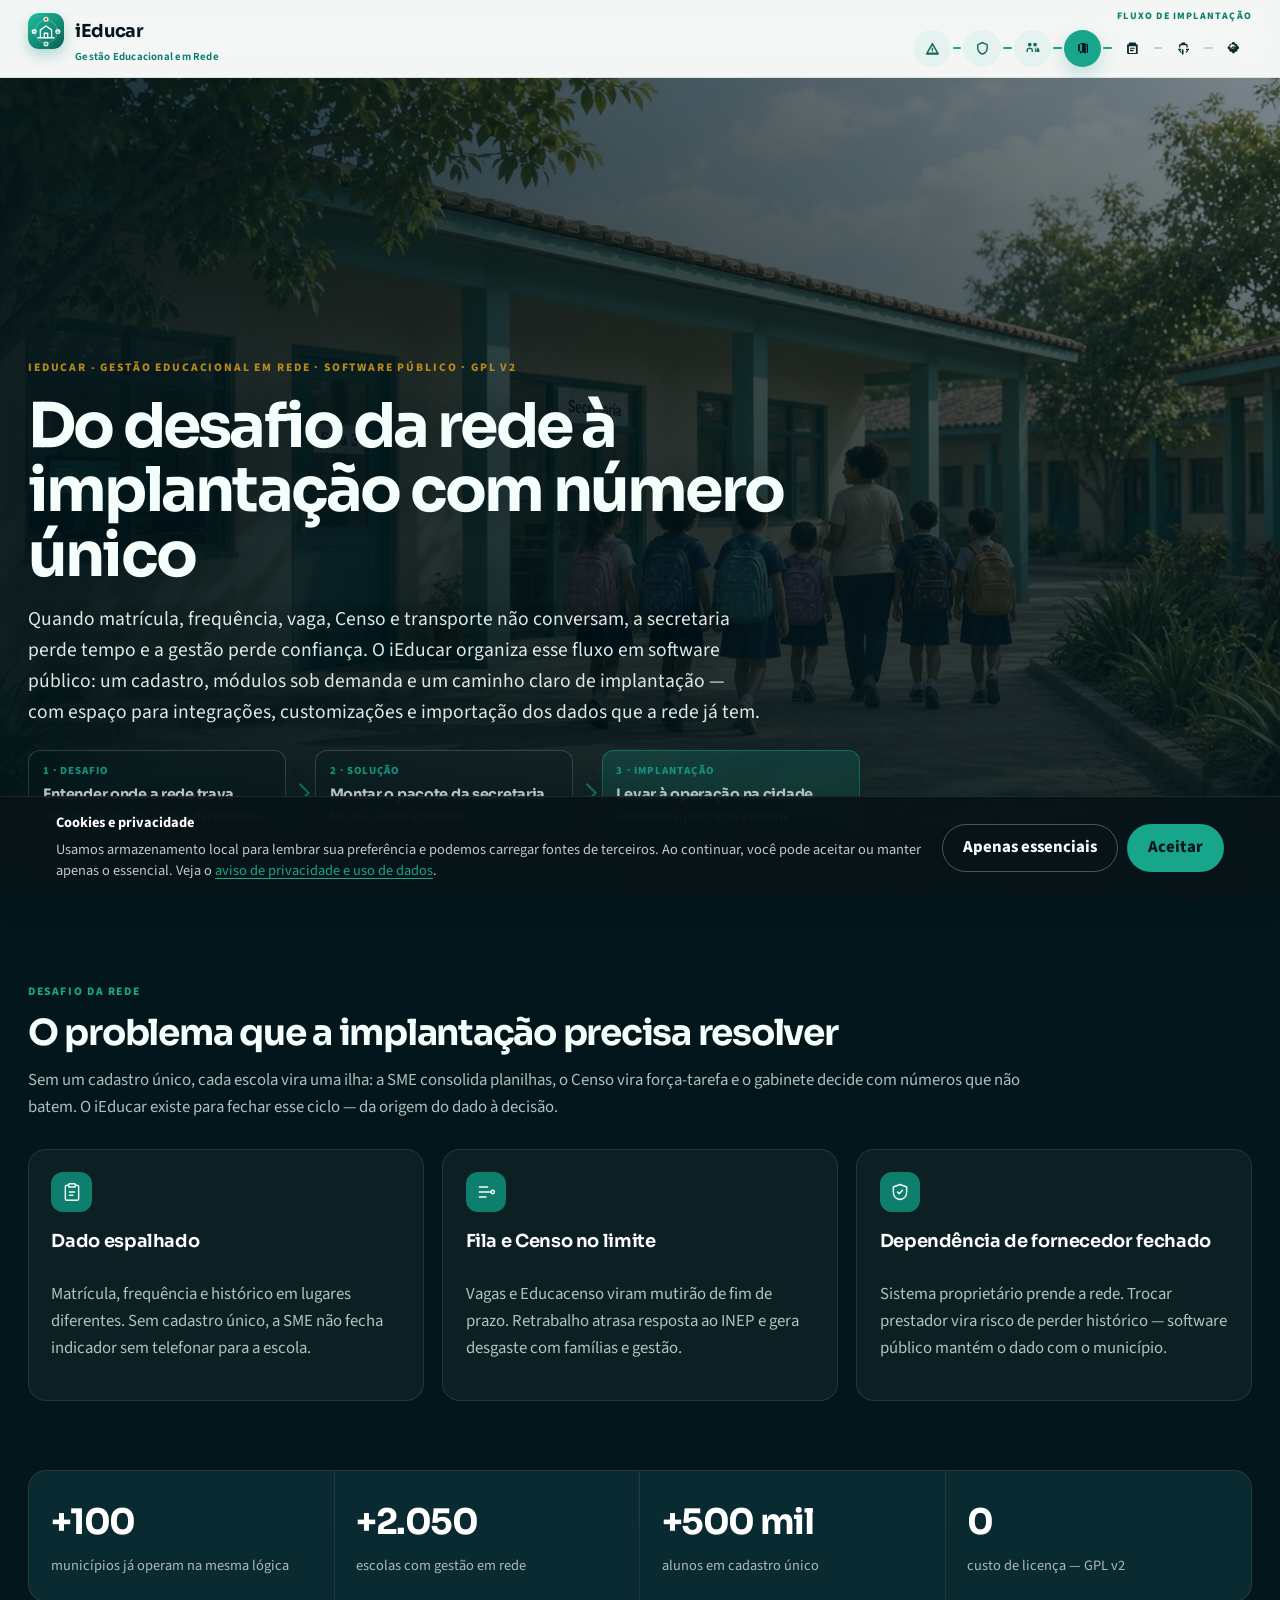
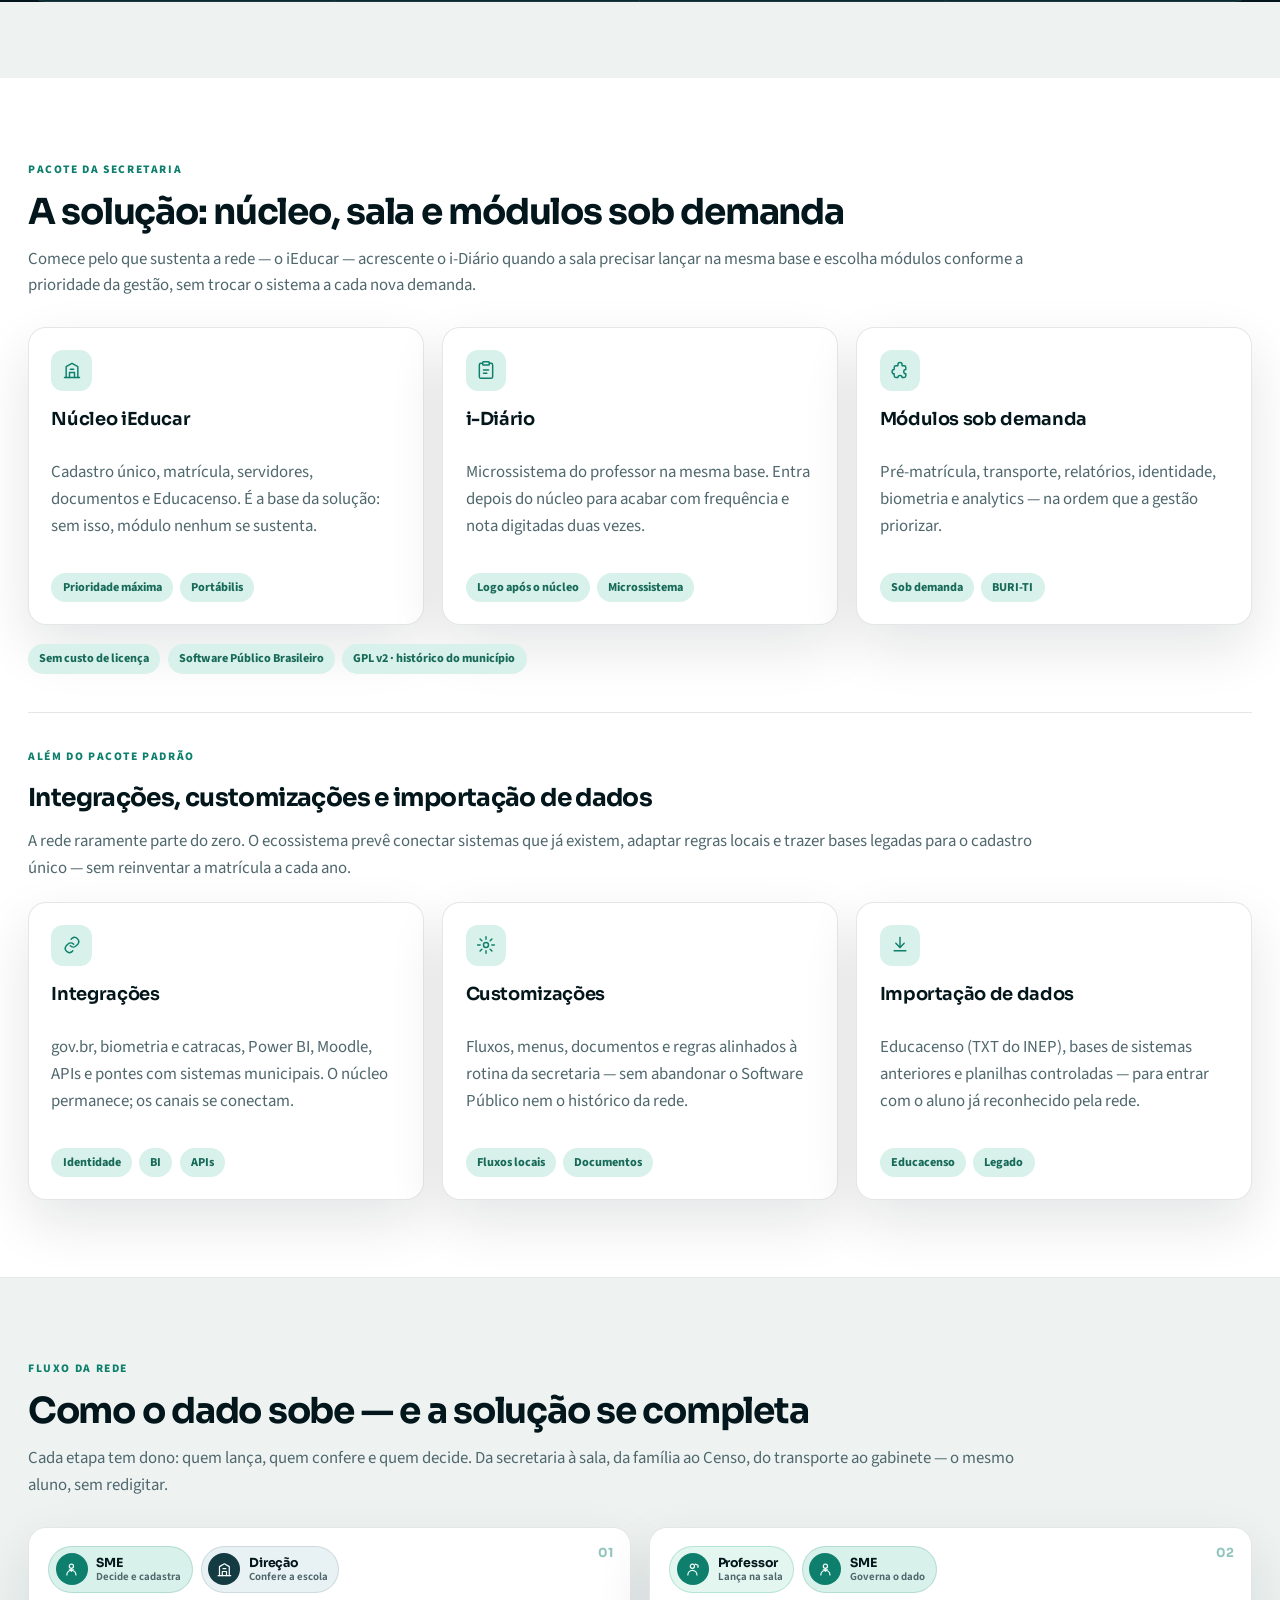
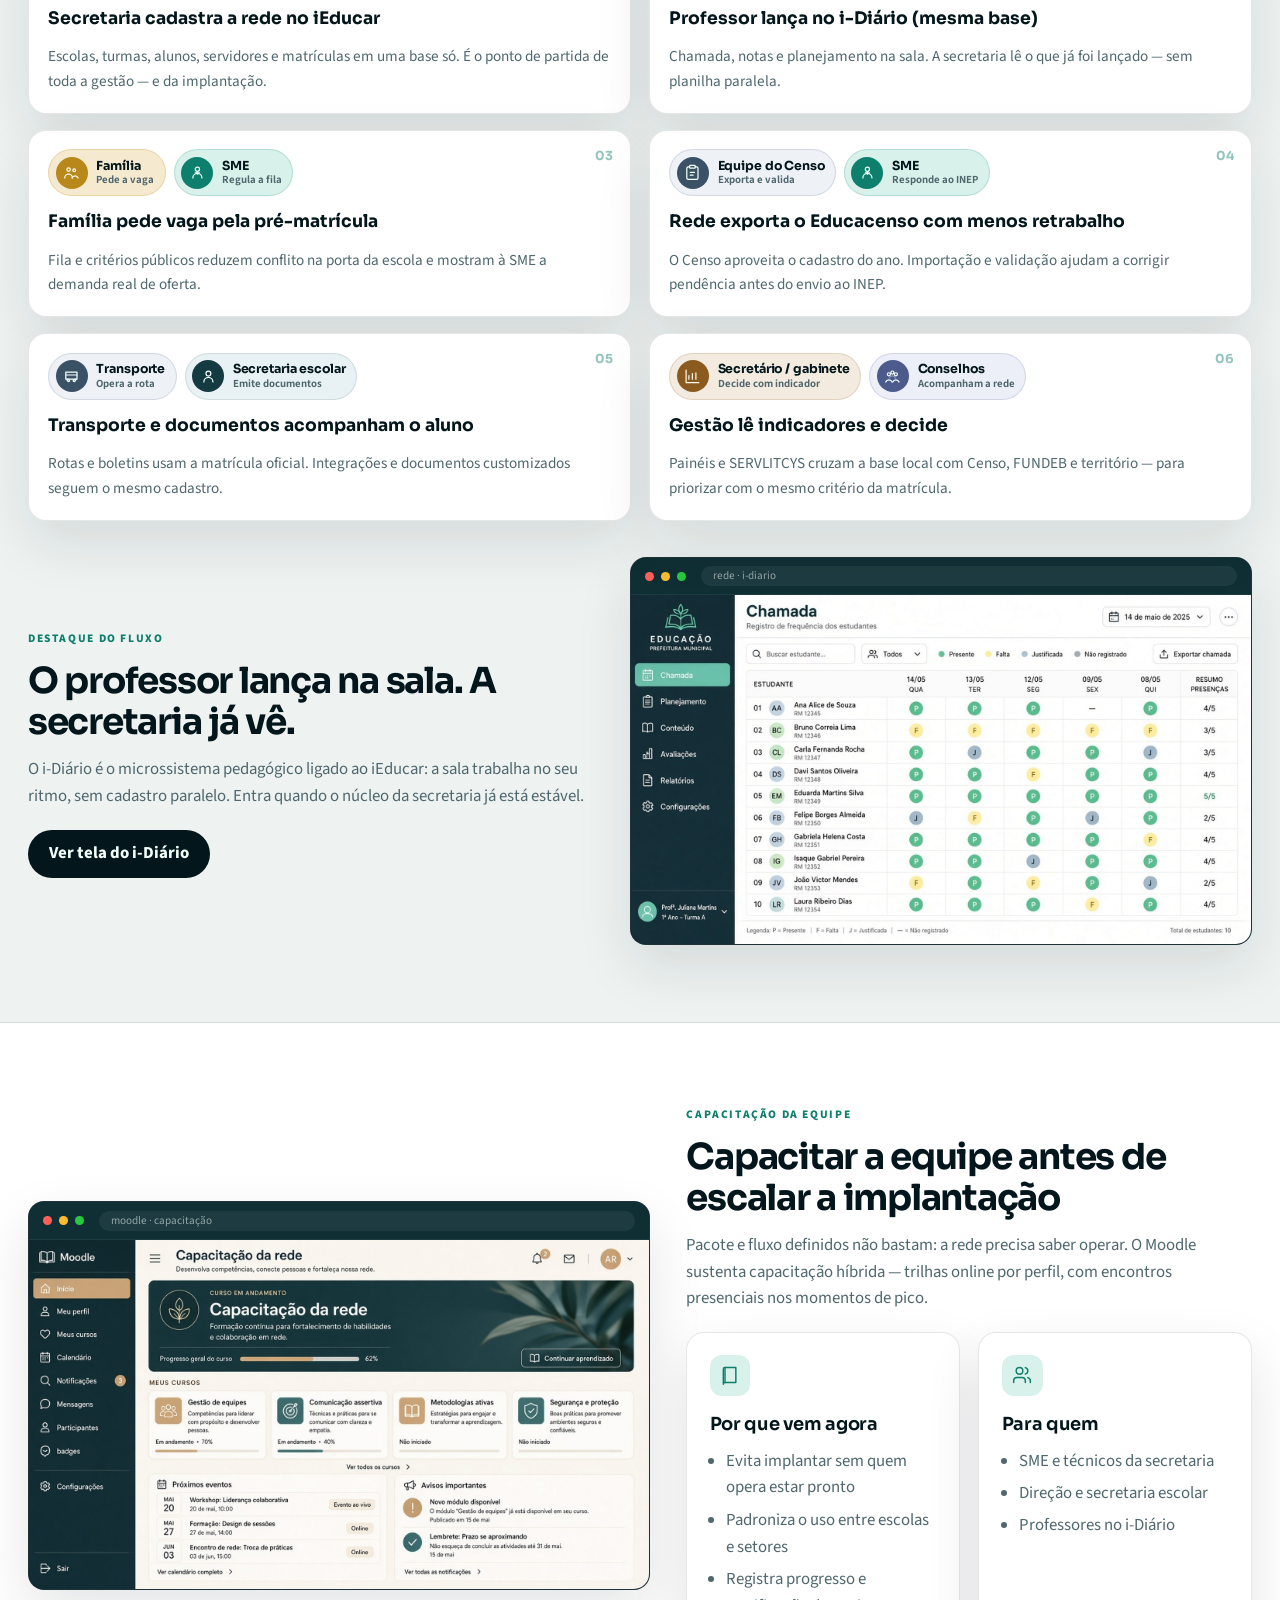
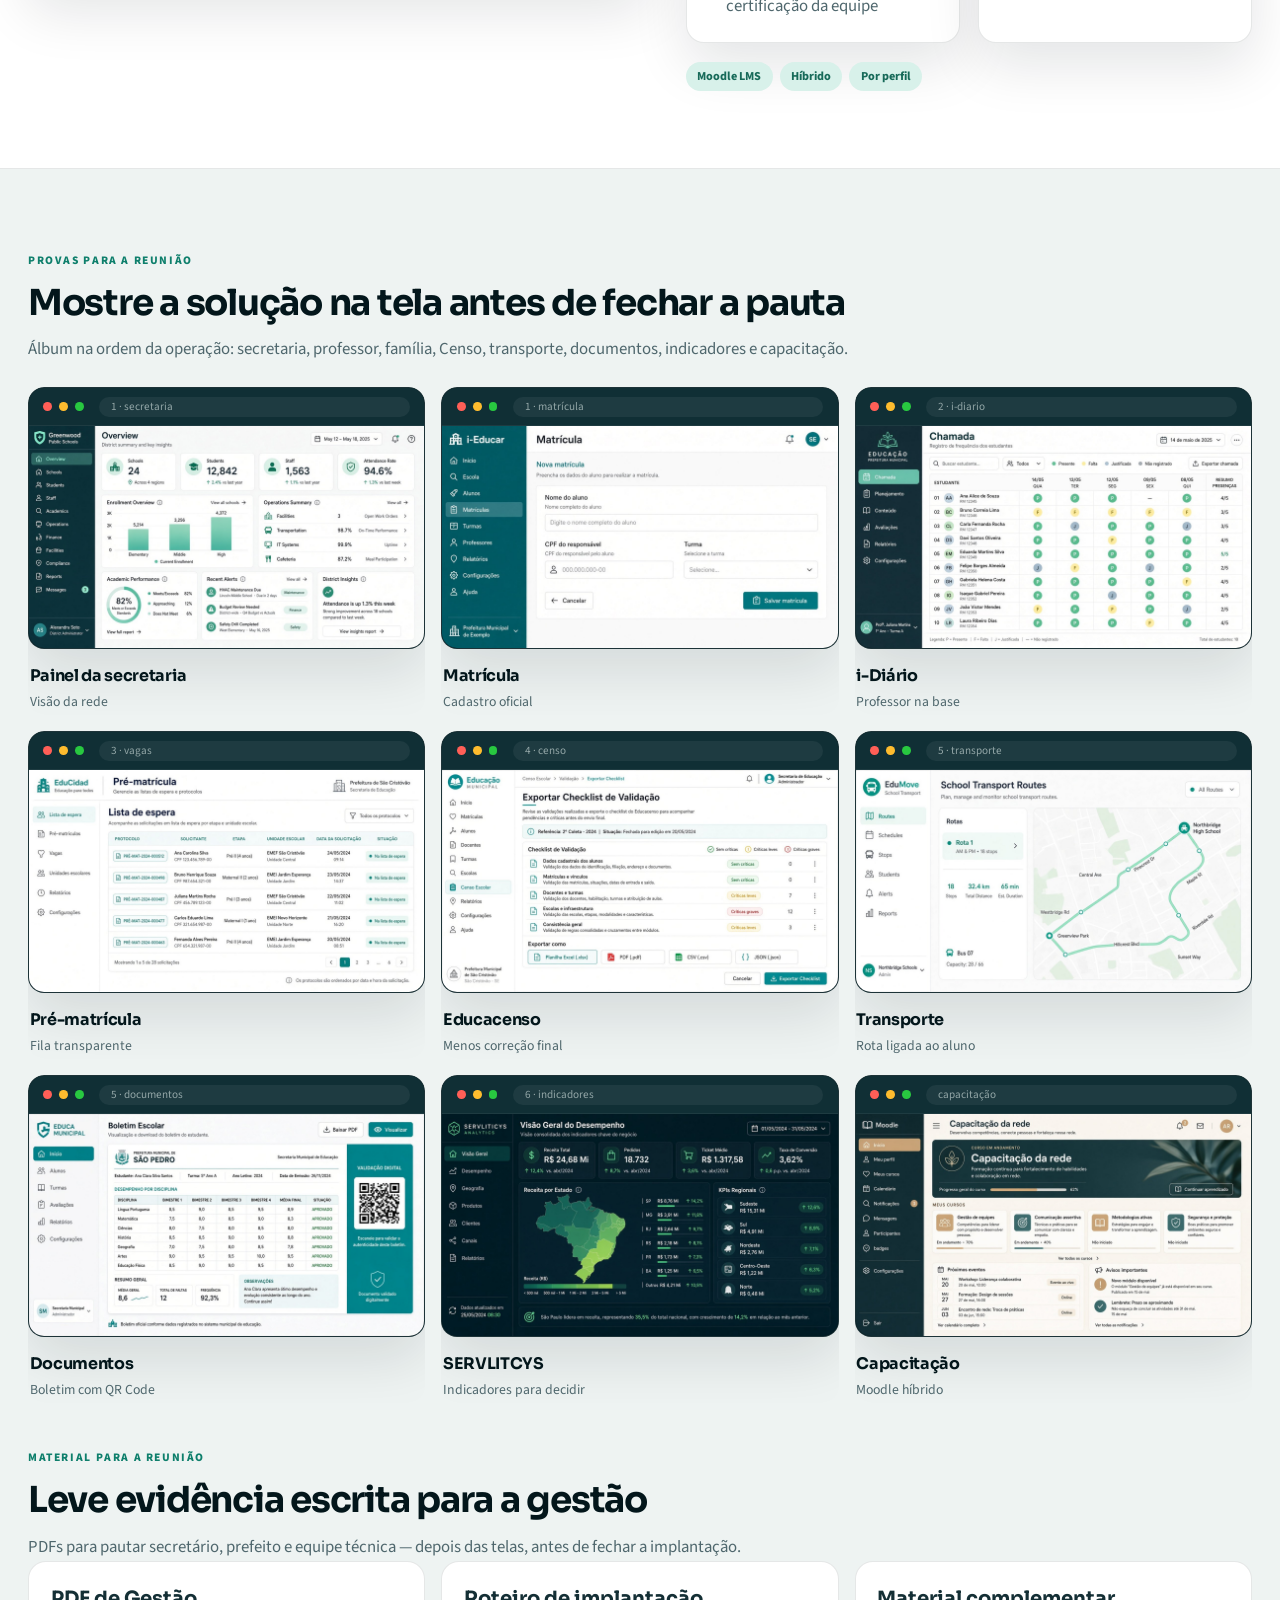
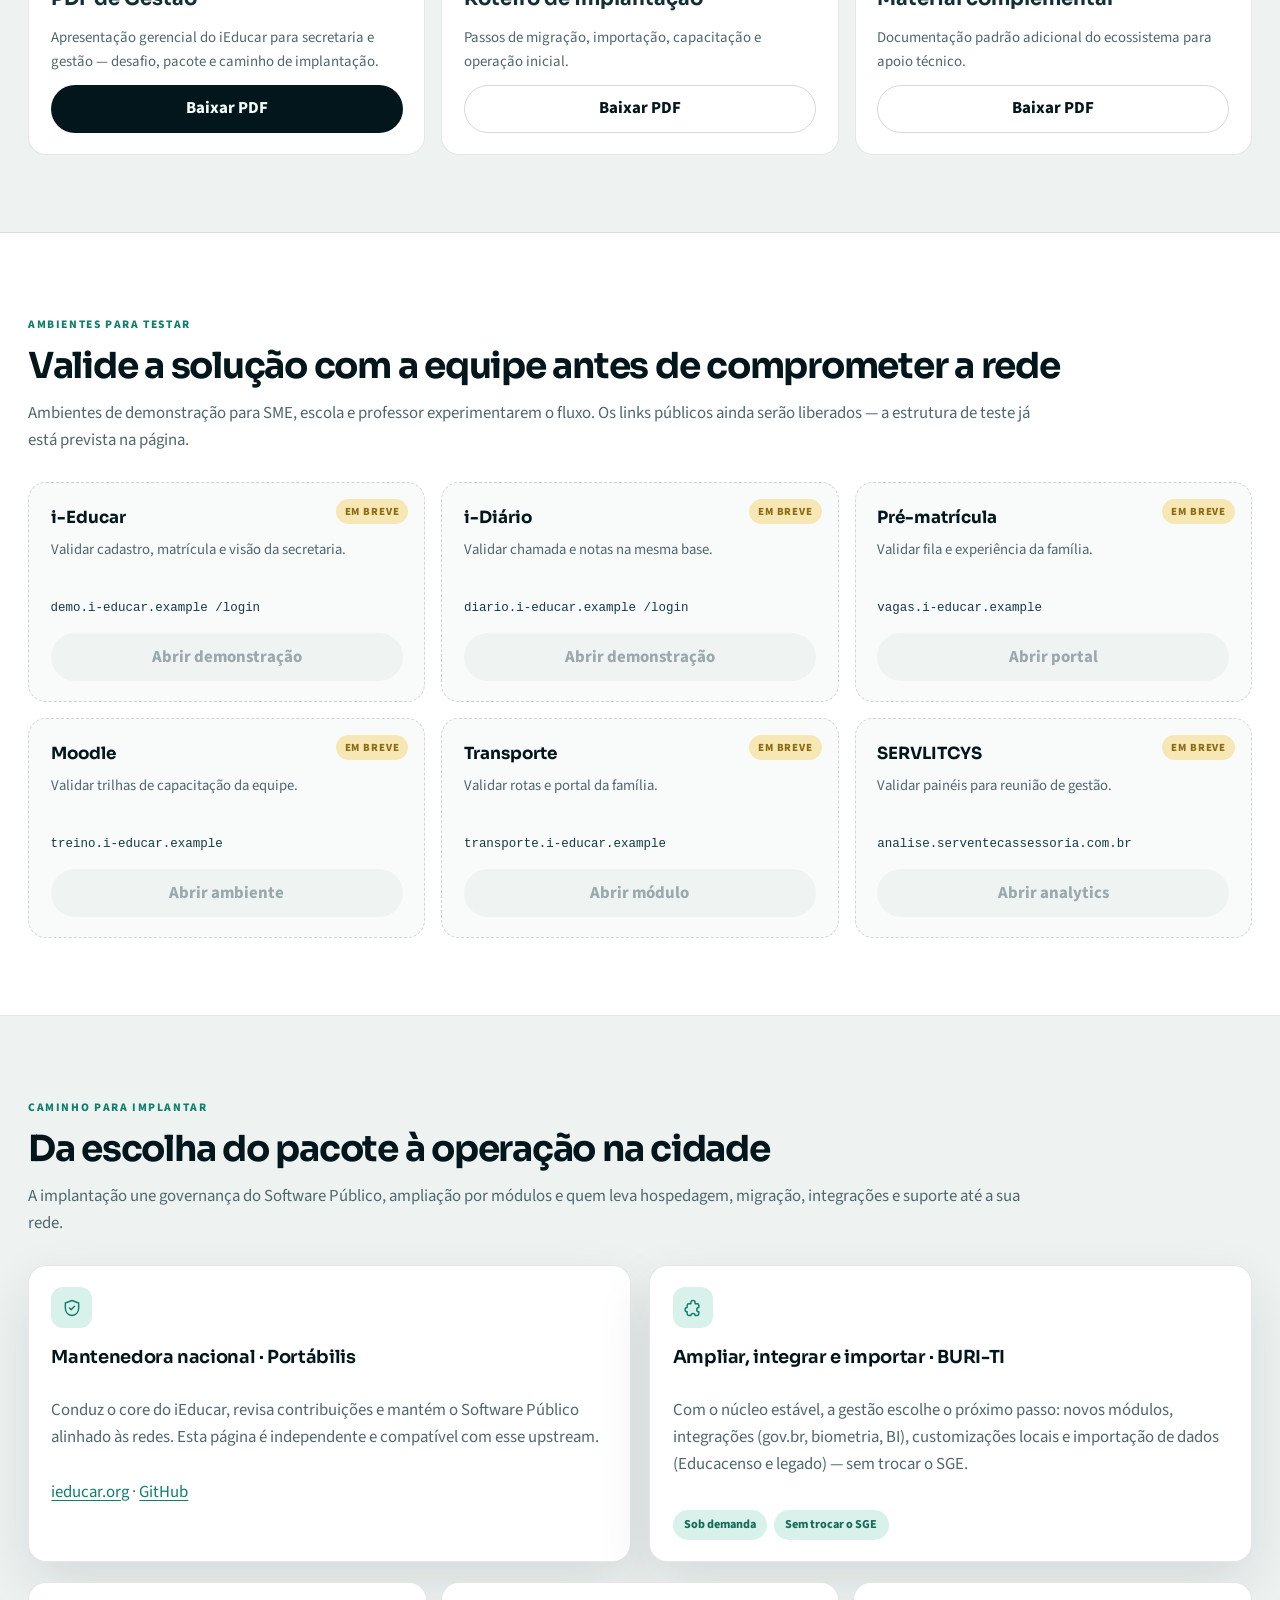
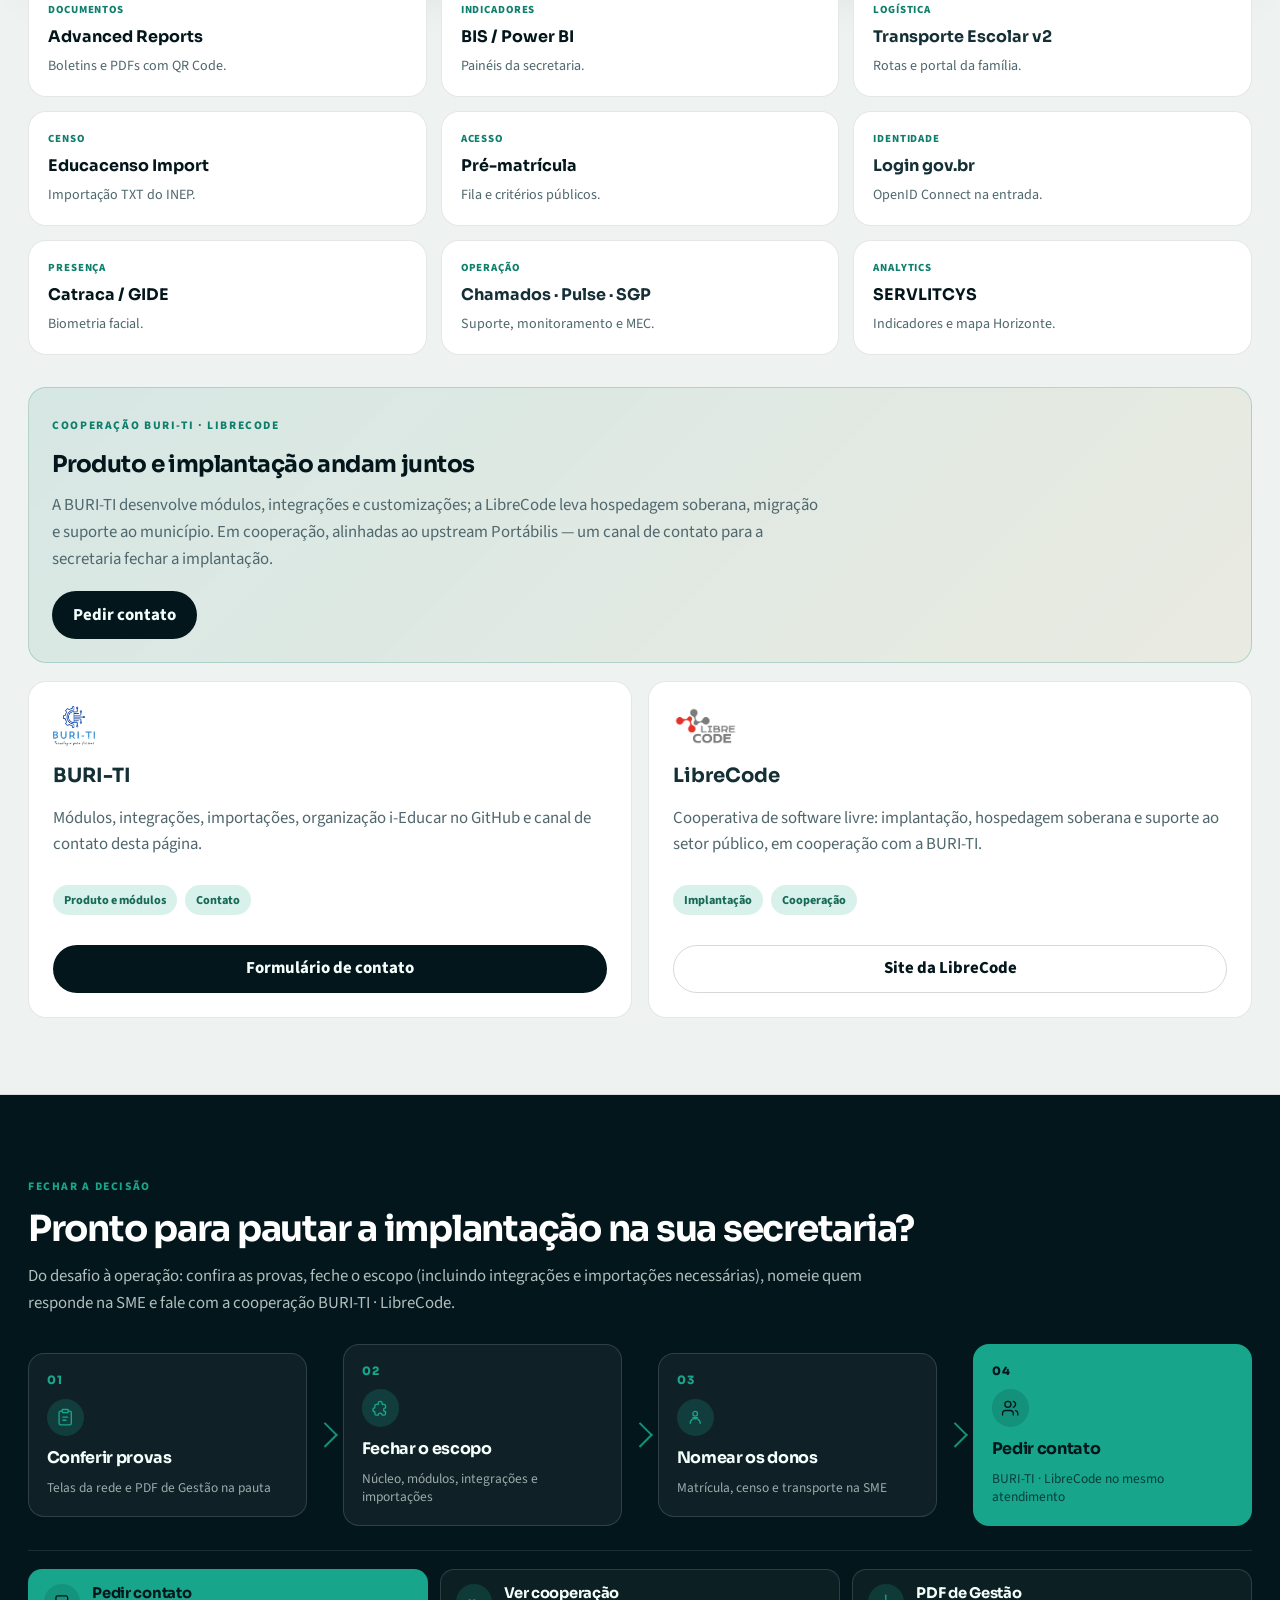
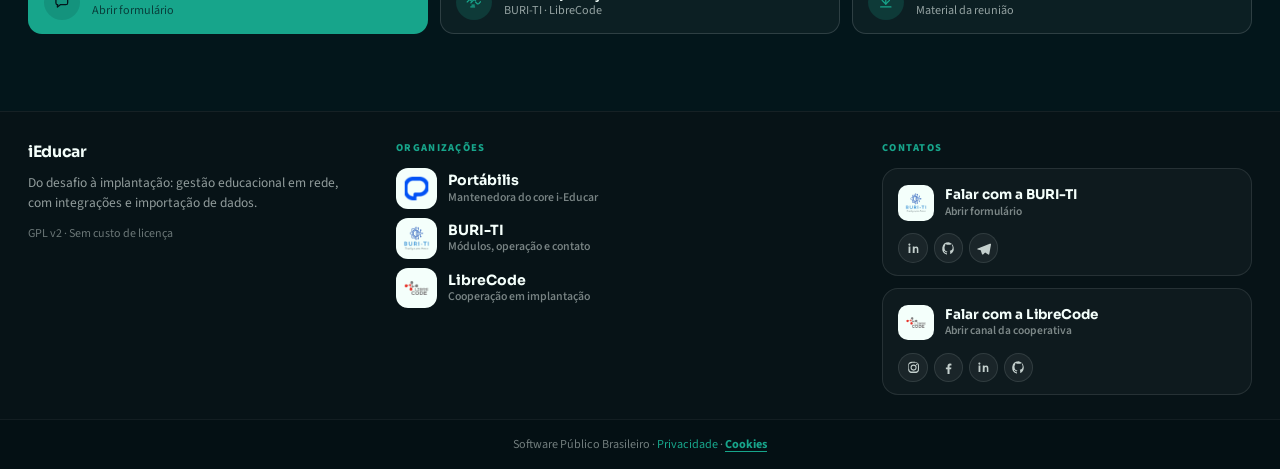
==== index.html @ a4e506cf "feat: ícones no fluxo do cabeçalho com âncoras conferidas Cada etapa aponta à seção certa e ganha íc" ====
<!DOCTYPE html>
<html lang="pt-BR">
<head>
  <meta charset="UTF-8">
  <meta name="viewport" content="width=device-width, initial-scale=1">
  <title>iEducar - Gestão Educacional em Rede</title>
  <meta name="description" content="iEducar resolve o desafio da gestão educacional municipal: cadastro único, implantação guiada, integrações, customizações e importação de dados — Software Público GPL v2.">
  <meta property="og:title" content="iEducar - Gestão Educacional em Rede">
  <meta property="og:description" content="Do desafio da planilha à implantação em rede: iEducar, i-Diário, módulos, integrações e importação de dados para a secretaria municipal.">
  <meta property="og:image" content="https://i-educar.github.io/assets/img/hero-educacao-publica.jpg">
  <meta property="og:locale" content="pt_BR">
  <meta property="og:url" content="https://i-educar.github.io/">
  <link rel="canonical" href="https://i-educar.github.io/">
  <link rel="icon" href="favicon.svg" type="image/svg+xml">
  <link rel="icon" href="favicon.ico" sizes="any">
  <link rel="icon" type="image/png" sizes="32x32" href="assets/img/favicon-32.png">
  <link rel="apple-touch-icon" href="assets/img/apple-touch-icon.png">
  <link rel="icon" type="image/png" sizes="192x192" href="assets/img/icon-192.png">
  <link rel="icon" type="image/png" sizes="512x512" href="assets/img/favicon-512.png">
  <meta name="theme-color" content="#0e7f6c">
  <link rel="preconnect" href="https://fonts.googleapis.com">
  <link rel="preconnect" href="https://fonts.gstatic.com" crossorigin>
  <link href="https://fonts.googleapis.com/css2?family=Sora:wght@500;600;700&family=Source+Sans+3:wght@400;500;600;700&display=swap" rel="stylesheet">
  <link rel="stylesheet" href="assets/css/site.css?v=navico1">
</head>
<body>
  <header class="site-header">
    <div class="wrap">
      <a class="brand" href="#topo">
        <span class="brand-mark" aria-hidden="true">
          <img src="assets/img/brand-mark.svg" width="36" height="36" alt="">
        </span>
        iEducar <small>Gestão Educacional em Rede</small>
      </a>
      <nav class="nav-flow" aria-label="Fluxo de implantação">
        <p class="nav-flow-label">Fluxo de implantação</p>
        <ol class="nav-flow-list">
          <li>
            <a href="#desafio" title="Desafio — onde a rede trava" aria-label="Desafio">
              <svg viewBox="0 0 24 24" aria-hidden="true"><path fill="currentColor" d="M12 3.2 2.8 19.2a1.2 1.2 0 0 0 1.1 1.8h16.2a1.2 1.2 0 0 0 1.1-1.8L12 3.2zm0 4.6 5.9 10.2H6.1L12 7.8zM11 11.2h2v4h-2v-4zm0 5.2h2v2h-2v-2z"/></svg>
              <span class="nav-flow-text">Desafio</span>
            </a>
          </li>
          <li>
            <a href="#pacote" title="Pacote — núcleo, i-Diário e módulos" aria-label="Pacote">
              <svg viewBox="0 0 24 24" aria-hidden="true"><path fill="currentColor" d="M12.1 2.4 4.4 6.1v5.2c0 4.5 3.1 8.7 7.7 9.7 4.6-1 7.7-5.2 7.7-9.7V6.1l-7.7-3.7zm5.7 8.9c0 3.4-2.2 6.6-5.7 7.5-3.5-.9-5.7-4.1-5.7-7.5V7.3L12.1 5l5.7 2.3v4z"/></svg>
              <span class="nav-flow-text">Pacote</span>
            </a>
          </li>
          <li>
            <a href="#rede" title="Rede — como o dado sobe" aria-label="Rede">
              <svg viewBox="0 0 24 24" aria-hidden="true"><path fill="currentColor" d="M8.2 9.2a2.7 2.7 0 1 0-2.7-2.7 2.7 2.7 0 0 0 2.7 2.7zm7.6 0A2.7 2.7 0 1 0 13.1 6.5 2.7 2.7 0 0 0 15.8 9.2zM8.2 10.8c-2.5 0-4.7 1.5-4.7 3.9V17h2.1v-2.3c0-.9.9-1.8 2.6-1.8s2.6.9 2.6 1.8V17h2.1v-2.3c0-2.4-2.2-3.9-4.7-3.9zm7.6 0c-.5 0-1 .1-1.4.2.8.7 1.3 1.6 1.3 2.7V17h2.1v-2.3c0-1.7-1.3-2.9-3-3.7.3-.1.7-.2 1-.2 1.7 0 2.6.9 2.6 1.8V17H22v-2.3c0-2.4-2.2-3.9-4.7-3.9z"/></svg>
              <span class="nav-flow-text">Rede</span>
            </a>
          </li>
          <li>
            <a href="#equipe-treino" title="Equipe — capacitação antes de escalar" aria-label="Equipe">
              <svg viewBox="0 0 24 24" aria-hidden="true"><path fill="currentColor" d="M6.2 4.2h8.4A2.2 2.2 0 0 1 16.8 6.4v13.2l-4.2-2.1-4.2 2.1V6.4a2.2 2.2 0 0 1 2.2-2.2zm0 1.9A.4.4 0 0 0 5.8 6.4v10.4l2.8-1.4 2.8 1.4V6.4a.4.4 0 0 0-.4-.3H6.2zm10.4-.7h1.2A2.2 2.2 0 0 1 20 6.6v11.6h-1.9V6.6a.3.3 0 0 0-.3-.3h-1.2V5.4z"/></svg>
              <span class="nav-flow-text">Equipe</span>
            </a>
          </li>
          <li>
            <a href="#provas" title="Provas — telas e PDFs da reunião" aria-label="Provas">
              <svg viewBox="0 0 24 24" aria-hidden="true"><path fill="currentColor" d="M8.2 3.5h7.6c.7 0 1.3.6 1.3 1.3v1.1h1.2c.7 0 1.3.6 1.3 1.3v11.5c0 .7-.6 1.3-1.3 1.3H5.7c-.7 0-1.3-.6-1.3-1.3V7.2c0-.7.6-1.3 1.3-1.3h1.2V4.8c0-.7.6-1.3 1.3-1.3zm0 2.4V6h7.6V5.9H8.2zm-1.2 3.3v9.5h10V8.9H7zM8.5 11h7v1.6h-7V11zm0 3.1h5.2V16H8.5v-1.9z"/></svg>
              <span class="nav-flow-text">Provas</span>
            </a>
          </li>
          <li>
            <a href="#testar" title="Testar — validar com a equipe" aria-label="Testar">
              <svg viewBox="0 0 24 24" aria-hidden="true"><path fill="currentColor" d="M9.4 3.4h5.2v2.1H16a2.2 2.2 0 0 1 2.2 2.2v3.1h-1.9V7.7a.3.3 0 0 0-.3-.3H8a.3.3 0 0 0-.3.3v2.9H5.8V7.7A2.2 2.2 0 0 1 8 5.5h1.4V3.4zm-4.8 9.1h4.2v1.8H7.3l2.4 3.6H7.6L5.2 14.3H4.6v-1.8zm10.6 0H20v1.8h-.6l-2.4 3.6h-2.1l2.4-3.6h-1.5v-1.8zm-5.4 1.2h2.4v7.1h-2.4v-7.1z"/></svg>
              <span class="nav-flow-text">Testar</span>
            </a>
          </li>
          <li>
            <a href="#implantar" title="Implantar — governança e quem leva adiante" aria-label="Implantar">
              <svg viewBox="0 0 24 24" aria-hidden="true"><path fill="currentColor" d="M12 2.8a2.2 2.2 0 0 1 2.1 1.6l.2.8h1.3a2.2 2.2 0 0 1 2.2 2.2v1.3l.8.2a2.2 2.2 0 0 1 0 4.2l-.8.2v1.3a2.2 2.2 0 0 1-2.2 2.2h-1.3l-.2.8a2.2 2.2 0 0 1-4.2 0l-.2-.8H8.2a2.2 2.2 0 0 1-2.2-2.2v-1.3l-.8-.2a2.2 2.2 0 0 1 0-4.2l.8-.2V7.4A2.2 2.2 0 0 1 8.2 5.2h1.3l.2-.8A2.2 2.2 0 0 1 12 2.8zm0 1.9a.3.3 0 0 0-.3.2l-.4 1.5H8.2a.3.3 0 0 0-.3.3v1.9l-1.5.4a.3.3 0 0 0 0 .6l1.5.4v1.9a.3.3 0 0 0 .3.3h1.9l.4 1.5a.3.3 0 0 0 .6 0l.4-1.5h1.9a.3.3 0 0 0 .3-.3v-1.9l1.5-.4a.3.3 0 0 0 0-.6l-1.5-.4V7.2a.3.3 0 0 0-.3-.3h-1.9l-.4-1.5a.3.3 0 0 0-.3-.2zM12 9a3 3 0 1 1-3 3 3 3 0 0 1 3-3zm0 1.8a1.2 1.2 0 1 0 1.2 1.2A1.2 1.2 0 0 0 12 10.8z"/></svg>
              <span class="nav-flow-text">Implantar</span>
            </a>
          </li>
        </ol>
      </nav>
    </div>
  </header>

  <main id="topo">
    <!-- 0. PROPOSTA -->
    <section class="hero" aria-label="Educação pública municipal">
      <div class="hero-media" aria-hidden="true">
        <img src="assets/img/hero-educacao-publica.jpg" alt="" width="1920" height="1080">
      </div>
      <div class="wrap">
        <p class="eyebrow">iEducar - Gestão Educacional em Rede · Software Público · GPL v2</p>
        <h1>Do desafio da rede à implantação com número único</h1>
        <p class="lede">
          Quando matrícula, frequência, vaga, Censo e transporte não conversam, a secretaria perde tempo e a gestão perde confiança.
          O iEducar organiza esse fluxo em software público: um cadastro, módulos sob demanda e um caminho claro de implantação —
          com espaço para integrações, customizações e importação dos dados que a rede já tem.
        </p>
        <div class="hero-path" aria-label="Caminho da solução">
          <a class="hero-path-item" href="#desafio">
            <span class="hero-path-label">1 · Desafio</span>
            <strong>Entender onde a rede trava</strong>
            <em>Dado espalhado, fila, Censo e dependência</em>
          </a>
          <span class="hero-path-arrow" aria-hidden="true"></span>
          <a class="hero-path-item" href="#pacote">
            <span class="hero-path-label">2 · Solução</span>
            <strong>Montar o pacote da secretaria</strong>
            <em>Núcleo, i-Diário e módulos</em>
          </a>
          <span class="hero-path-arrow" aria-hidden="true"></span>
          <a class="hero-path-item is-accent" href="#implantar">
            <span class="hero-path-label">3 · Implantação</span>
            <strong>Levar à operação na cidade</strong>
            <em>Governança, integração e suporte</em>
          </a>
        </div>
      </div>
    </section>

    <!-- JOURNEY + DIAGNÓSTICO + RESULTADOS -->
    <section id="desafio" class="band band-ink" aria-label="Desafio da rede">
      <div class="section wrap reveal">
        <p class="kicker">Desafio da rede</p>
        <h2>O problema que a implantação precisa resolver</h2>
        <p class="lead">
          Sem um cadastro único, cada escola vira uma ilha: a SME consolida planilhas, o Censo vira força-tarefa
          e o gabinete decide com números que não batem. O iEducar existe para fechar esse ciclo — da origem do dado à decisão.
        </p>


        <div class="grid-3">
          <article class="card">
            <div class="card-ico" aria-hidden="true"><svg viewBox="0 0 24 24" fill="none" stroke="currentColor" stroke-width="1.75"><use href="assets/icons/sprite.svg#i-clipboard"></use></svg></div>
            <h3>Dado espalhado</h3>
            <p>Matrícula, frequência e histórico em lugares diferentes. Sem cadastro único, a SME não fecha indicador sem telefonar para a escola.</p>
          </article>
          <article class="card">
            <div class="card-ico" aria-hidden="true"><svg viewBox="0 0 24 24" fill="none" stroke="currentColor" stroke-width="1.75"><use href="assets/icons/sprite.svg#i-queue"></use></svg></div>
            <h3>Fila e Censo no limite</h3>
            <p>Vagas e Educacenso viram mutirão de fim de prazo. Retrabalho atrasa resposta ao INEP e gera desgaste com famílias e gestão.</p>
          </article>
          <article class="card">
            <div class="card-ico" aria-hidden="true"><svg viewBox="0 0 24 24" fill="none" stroke="currentColor" stroke-width="1.75"><use href="assets/icons/sprite.svg#i-shield"></use></svg></div>
            <h3>Dependência de fornecedor fechado</h3>
            <p>Sistema proprietário prende a rede. Trocar prestador vira risco de perder histórico — software público mantém o dado com o município.</p>
          </article>
        </div>
      </div>

      <div class="facts wrap" id="resultados">
        <div class="fact"><strong>+100</strong><span>municípios já operam na mesma lógica</span></div>
        <div class="fact"><strong>+2.050</strong><span>escolas com gestão em rede</span></div>
        <div class="fact"><strong>+500 mil</strong><span>alunos em cadastro único</span></div>
        <div class="fact"><strong>0</strong><span>custo de licença — GPL v2</span></div>
      </div>
    </section>

    <!-- SOLUÇÃO -->
    <section id="pacote" class="band band-paper">
      <div class="section wrap reveal">
        <p class="kicker">Pacote da secretaria</p>
        <h2>A solução: núcleo, sala e módulos sob demanda</h2>
        <p class="lead">
          Comece pelo que sustenta a rede — o iEducar — acrescente o i-Diário quando a sala precisar lançar na mesma base
          e escolha módulos conforme a prioridade da gestão, sem trocar o sistema a cada nova demanda.
        </p>
        <div class="grid-3">
          <article class="card">
            <div class="card-ico" aria-hidden="true"><svg viewBox="0 0 24 24" fill="none" stroke="currentColor" stroke-width="1.75"><use href="assets/icons/sprite.svg#i-school"></use></svg></div>
            <h3>Núcleo iEducar</h3>
            <p>Cadastro único, matrícula, servidores, documentos e Educacenso. É a base da solução: sem isso, módulo nenhum se sustenta.</p>
            <div class="pill-row"><span class="pill">Prioridade máxima</span><span class="pill">Portábilis</span></div>
          </article>
          <article class="card">
            <div class="card-ico" aria-hidden="true"><svg viewBox="0 0 24 24" fill="none" stroke="currentColor" stroke-width="1.75"><use href="assets/icons/sprite.svg#i-clipboard"></use></svg></div>
            <h3>i-Diário</h3>
            <p>Microssistema do professor na mesma base. Entra depois do núcleo para acabar com frequência e nota digitadas duas vezes.</p>
            <div class="pill-row"><span class="pill">Logo após o núcleo</span><span class="pill">Microssistema</span></div>
          </article>
          <article class="card">
            <div class="card-ico" aria-hidden="true"><svg viewBox="0 0 24 24" fill="none" stroke="currentColor" stroke-width="1.75"><use href="assets/icons/sprite.svg#i-puzzle"></use></svg></div>
            <h3>Módulos sob demanda</h3>
            <p>Pré-matrícula, transporte, relatórios, identidade, biometria e analytics — na ordem que a gestão priorizar.</p>
            <div class="pill-row"><span class="pill">Sob demanda</span><span class="pill">BURI-TI</span></div>
          </article>
        </div>
        <div class="pill-row" style="margin-top:1.2rem">
          <span class="pill">Sem custo de licença</span>
          <span class="pill">Software Público Brasileiro</span>
          <span class="pill">GPL v2 · histórico do município</span>
        </div>

        <div class="adapt-block" id="integracoes">
          <p class="kicker">Além do pacote padrão</p>
          <h3>Integrações, customizações e importação de dados</h3>
          <p class="lead">
            A rede raramente parte do zero. O ecossistema prevê conectar sistemas que já existem,
            adaptar regras locais e trazer bases legadas para o cadastro único — sem reinventar a matrícula a cada ano.
          </p>
          <div class="grid-3">
            <article class="card">
              <div class="card-ico" aria-hidden="true"><svg viewBox="0 0 24 24" fill="none" stroke="currentColor" stroke-width="1.75"><use href="assets/icons/sprite.svg#i-link"></use></svg></div>
              <h3>Integrações</h3>
              <p>gov.br, biometria e catracas, Power BI, Moodle, APIs e pontes com sistemas municipais. O núcleo permanece; os canais se conectam.</p>
              <div class="pill-row">
                <span class="pill">Identidade</span>
                <span class="pill">BI</span>
                <span class="pill">APIs</span>
              </div>
            </article>
            <article class="card">
              <div class="card-ico" aria-hidden="true"><svg viewBox="0 0 24 24" fill="none" stroke="currentColor" stroke-width="1.75"><use href="assets/icons/sprite.svg#i-cogs"></use></svg></div>
              <h3>Customizações</h3>
              <p>Fluxos, menus, documentos e regras alinhados à rotina da secretaria — sem abandonar o Software Público nem o histórico da rede.</p>
              <div class="pill-row">
                <span class="pill">Fluxos locais</span>
                <span class="pill">Documentos</span>
              </div>
            </article>
            <article class="card">
              <div class="card-ico" aria-hidden="true"><svg viewBox="0 0 24 24" fill="none" stroke="currentColor" stroke-width="1.75"><use href="assets/icons/sprite.svg#i-download"></use></svg></div>
              <h3>Importação de dados</h3>
              <p>Educacenso (TXT do INEP), bases de sistemas anteriores e planilhas controladas — para entrar com o aluno já reconhecido pela rede.</p>
              <div class="pill-row">
                <span class="pill">Educacenso</span>
                <span class="pill">Legado</span>
              </div>
            </article>
          </div>
        </div>
      </div>
    </section>

    <!-- OPERAÇÃO (fluxo) -->
    <section id="rede" class="band band-soft">
      <div class="section wrap reveal">
        <p class="kicker">Fluxo da rede</p>
        <h2>Como o dado sobe — e a solução se completa</h2>
        <p class="lead">
          Cada etapa tem dono: quem lança, quem confere e quem decide.
          Da secretaria à sala, da família ao Censo, do transporte ao gabinete — o mesmo aluno, sem redigitar.
        </p>

        <ol class="flow-steps">
          <li>
            <div class="flow-body">
              <div class="flow-actors" aria-label="Atores da etapa">
                <span class="actor actor-sme">
                  <span class="actor-ico" aria-hidden="true"><svg viewBox="0 0 24 24" fill="none" stroke="currentColor" stroke-width="1.75"><use href="assets/icons/sprite.svg#i-manager"></use></svg></span>
                  <span class="actor-text"><strong>SME</strong><em>Decide e cadastra</em></span>
                </span>
                <span class="actor actor-school">
                  <span class="actor-ico" aria-hidden="true"><svg viewBox="0 0 24 24" fill="none" stroke="currentColor" stroke-width="1.75"><use href="assets/icons/sprite.svg#i-school"></use></svg></span>
                  <span class="actor-text"><strong>Direção</strong><em>Confere a escola</em></span>
                </span>
              </div>
              <h3>Secretaria cadastra a rede no iEducar</h3>
              <p>Escolas, turmas, alunos, servidores e matrículas em uma base só. É o ponto de partida de toda a gestão — e da implantação.</p>
            </div>
          </li>
          <li id="idiario">
            <div class="flow-body">
              <div class="flow-actors" aria-label="Atores da etapa">
                <span class="actor actor-teacher">
                  <span class="actor-ico" aria-hidden="true"><svg viewBox="0 0 24 24" fill="none" stroke="currentColor" stroke-width="1.75"><use href="assets/icons/sprite.svg#i-teacher"></use></svg></span>
                  <span class="actor-text"><strong>Professor</strong><em>Lança na sala</em></span>
                </span>
                <span class="actor actor-sme">
                  <span class="actor-ico" aria-hidden="true"><svg viewBox="0 0 24 24" fill="none" stroke="currentColor" stroke-width="1.75"><use href="assets/icons/sprite.svg#i-manager"></use></svg></span>
                  <span class="actor-text"><strong>SME</strong><em>Governa o dado</em></span>
                </span>
              </div>
              <h3>Professor lança no i-Diário (mesma base)</h3>
              <p>Chamada, notas e planejamento na sala. A secretaria lê o que já foi lançado — sem planilha paralela.</p>
            </div>
          </li>
          <li>
            <div class="flow-body">
              <div class="flow-actors" aria-label="Atores da etapa">
                <span class="actor actor-family">
                  <span class="actor-ico" aria-hidden="true"><svg viewBox="0 0 24 24" fill="none" stroke="currentColor" stroke-width="1.75"><use href="assets/icons/sprite.svg#i-family"></use></svg></span>
                  <span class="actor-text"><strong>Família</strong><em>Pede a vaga</em></span>
                </span>
                <span class="actor actor-sme">
                  <span class="actor-ico" aria-hidden="true"><svg viewBox="0 0 24 24" fill="none" stroke="currentColor" stroke-width="1.75"><use href="assets/icons/sprite.svg#i-manager"></use></svg></span>
                  <span class="actor-text"><strong>SME</strong><em>Regula a fila</em></span>
                </span>
              </div>
              <h3>Família pede vaga pela pré-matrícula</h3>
              <p>Fila e critérios públicos reduzem conflito na porta da escola e mostram à SME a demanda real de oferta.</p>
            </div>
          </li>
          <li>
            <div class="flow-body">
              <div class="flow-actors" aria-label="Atores da etapa">
                <span class="actor actor-ops">
                  <span class="actor-ico" aria-hidden="true"><svg viewBox="0 0 24 24" fill="none" stroke="currentColor" stroke-width="1.75"><use href="assets/icons/sprite.svg#i-clipboard"></use></svg></span>
                  <span class="actor-text"><strong>Equipe do Censo</strong><em>Exporta e valida</em></span>
                </span>
                <span class="actor actor-sme">
                  <span class="actor-ico" aria-hidden="true"><svg viewBox="0 0 24 24" fill="none" stroke="currentColor" stroke-width="1.75"><use href="assets/icons/sprite.svg#i-manager"></use></svg></span>
                  <span class="actor-text"><strong>SME</strong><em>Responde ao INEP</em></span>
                </span>
              </div>
              <h3>Rede exporta o Educacenso com menos retrabalho</h3>
              <p>O Censo aproveita o cadastro do ano. Importação e validação ajudam a corrigir pendência antes do envio ao INEP.</p>
            </div>
          </li>
          <li>
            <div class="flow-body">
              <div class="flow-actors" aria-label="Atores da etapa">
                <span class="actor actor-ops">
                  <span class="actor-ico" aria-hidden="true"><svg viewBox="0 0 24 24" fill="none" stroke="currentColor" stroke-width="1.75"><use href="assets/icons/sprite.svg#i-bus"></use></svg></span>
                  <span class="actor-text"><strong>Transporte</strong><em>Opera a rota</em></span>
                </span>
                <span class="actor actor-school">
                  <span class="actor-ico" aria-hidden="true"><svg viewBox="0 0 24 24" fill="none" stroke="currentColor" stroke-width="1.75"><use href="assets/icons/sprite.svg#i-person"></use></svg></span>
                  <span class="actor-text"><strong>Secretaria escolar</strong><em>Emite documentos</em></span>
                </span>
              </div>
              <h3>Transporte e documentos acompanham o aluno</h3>
              <p>Rotas e boletins usam a matrícula oficial. Integrações e documentos customizados seguem o mesmo cadastro.</p>
            </div>
          </li>
          <li>
            <div class="flow-body">
              <div class="flow-actors" aria-label="Atores da etapa">
                <span class="actor actor-cabinet">
                  <span class="actor-ico" aria-hidden="true"><svg viewBox="0 0 24 24" fill="none" stroke="currentColor" stroke-width="1.75"><use href="assets/icons/sprite.svg#i-chart"></use></svg></span>
                  <span class="actor-text"><strong>Secretário / gabinete</strong><em>Decide com indicador</em></span>
                </span>
                <span class="actor actor-council">
                  <span class="actor-ico" aria-hidden="true"><svg viewBox="0 0 24 24" fill="none" stroke="currentColor" stroke-width="1.75"><use href="assets/icons/sprite.svg#i-council"></use></svg></span>
                  <span class="actor-text"><strong>Conselhos</strong><em>Acompanham a rede</em></span>
                </span>
              </div>
              <h3>Gestão lê indicadores e decide</h3>
              <p>Painéis e SERVLITCYS cruzam a base local com Censo, FUNDEB e território — para priorizar com o mesmo critério da matrícula.</p>
            </div>
          </li>
        </ol>

        <div class="feature-row feature-row-follow">
          <div class="feature-copy">
            <p class="kicker">Destaque do fluxo</p>
            <h2>O professor lança na sala. A secretaria já vê.</h2>
            <p class="lead">
              O i-Diário é o microssistema pedagógico ligado ao iEducar: a sala trabalha no seu ritmo,
              sem cadastro paralelo. Entra quando o núcleo da secretaria já está estável.
            </p>
            <a class="btn btn-dark" href="#provas" data-open-album="2">Ver tela do i-Diário</a>
          </div>
          <div class="device">
            <div class="device-bar" aria-hidden="true"><i></i><i></i><i></i><span>rede · i-diario</span></div>
            <div class="device-screen">
              <img src="assets/img/tela-idiario.jpg" width="1600" height="900" alt="Tela do i-Diário" loading="lazy">
            </div>
          </div>
        </div>
      </div>
    </section>

    <!-- CAPACITAÇÃO -->
    <section id="equipe-treino" class="band band-paper">
      <div class="section wrap reveal">
        <div class="feature-row reverse">
          <div class="feature-copy">
            <p class="kicker">Capacitação da equipe</p>
            <h2>Capacitar a equipe antes de escalar a implantação</h2>
            <p class="lead">
              Pacote e fluxo definidos não bastam: a rede precisa saber operar. O Moodle sustenta capacitação híbrida —
              trilhas online por perfil, com encontros presenciais nos momentos de pico.
            </p>
            <div class="grid-2" style="margin-bottom:1.2rem">
              <article class="card">
                <div class="card-ico" aria-hidden="true"><svg viewBox="0 0 24 24" fill="none" stroke="currentColor" stroke-width="1.75"><use href="assets/icons/sprite.svg#i-book"></use></svg></div>
                <h3>Por que vem agora</h3>
                <ul>
                  <li>Evita implantar sem quem opera estar pronto</li>
                  <li>Padroniza o uso entre escolas e setores</li>
                  <li>Registra progresso e certificação da equipe</li>
                </ul>
              </article>
              <article class="card">
                <div class="card-ico" aria-hidden="true"><svg viewBox="0 0 24 24" fill="none" stroke="currentColor" stroke-width="1.75"><use href="assets/icons/sprite.svg#i-users"></use></svg></div>
                <h3>Para quem</h3>
                <ul>
                  <li>SME e técnicos da secretaria</li>
                  <li>Direção e secretaria escolar</li>
                  <li>Professores no i-Diário</li>
                </ul>
              </article>
            </div>
            <div class="pill-row">
              <span class="pill">Moodle LMS</span>
              <span class="pill">Híbrido</span>
              <span class="pill">Por perfil</span>
            </div>
          </div>
          <div class="device">
            <div class="device-bar" aria-hidden="true"><i></i><i></i><i></i><span>moodle · capacitação</span></div>
            <div class="device-screen">
              <img src="assets/img/tela-moodle.jpg" width="1600" height="900" alt="Moodle de capacitação" loading="lazy">
            </div>
          </div>
        </div>
      </div>
    </section>

    <!-- EVIDÊNCIAS -->
    <section id="provas" class="band band-soft">
      <div class="section wrap reveal">
        <div class="album-head">
          <div>
            <p class="kicker">Provas para a reunião</p>
            <h2>Mostre a solução na tela antes de fechar a pauta</h2>
            <p class="lead">Álbum na ordem da operação: secretaria, professor, família, Censo, transporte, documentos, indicadores e capacitação.</p>
          </div>
        </div>
        <div class="album-grid" id="album-grid">
          <button type="button" class="album-item" data-album-index="0">
            <div class="device">
              <div class="device-bar" aria-hidden="true"><i></i><i></i><i></i><span>1 · secretaria</span></div>
              <div class="device-screen"><img src="assets/img/tela-ieducar-gestao.jpg" alt="Painel" width="1600" height="900" loading="lazy"></div>
            </div>
            <div class="meta"><strong>Painel da secretaria</strong><span>Visão da rede</span></div>
          </button>
          <button type="button" class="album-item" data-album-index="1">
            <div class="device">
              <div class="device-bar" aria-hidden="true"><i></i><i></i><i></i><span>1 · matrícula</span></div>
              <div class="device-screen"><img src="assets/img/tela-matricula.jpg" alt="Matrícula" width="1600" height="900" loading="lazy"></div>
            </div>
            <div class="meta"><strong>Matrícula</strong><span>Cadastro oficial</span></div>
          </button>
          <button type="button" class="album-item" data-album-index="2">
            <div class="device">
              <div class="device-bar" aria-hidden="true"><i></i><i></i><i></i><span>2 · i-diario</span></div>
              <div class="device-screen"><img src="assets/img/tela-idiario.jpg" alt="i-Diário" width="1600" height="900" loading="lazy"></div>
            </div>
            <div class="meta"><strong>i-Diário</strong><span>Professor na base</span></div>
          </button>
          <button type="button" class="album-item" data-album-index="3">
            <div class="device">
              <div class="device-bar" aria-hidden="true"><i></i><i></i><i></i><span>3 · vagas</span></div>
              <div class="device-screen"><img src="assets/img/tela-fila.jpg" alt="Fila" width="1600" height="900" loading="lazy"></div>
            </div>
            <div class="meta"><strong>Pré-matrícula</strong><span>Fila transparente</span></div>
          </button>
          <button type="button" class="album-item" data-album-index="4">
            <div class="device">
              <div class="device-bar" aria-hidden="true"><i></i><i></i><i></i><span>4 · censo</span></div>
              <div class="device-screen"><img src="assets/img/tela-censo.jpg" alt="Censo" width="1600" height="900" loading="lazy"></div>
            </div>
            <div class="meta"><strong>Educacenso</strong><span>Menos correção final</span></div>
          </button>
          <button type="button" class="album-item" data-album-index="5">
            <div class="device">
              <div class="device-bar" aria-hidden="true"><i></i><i></i><i></i><span>5 · transporte</span></div>
              <div class="device-screen"><img src="assets/img/tela-transporte.jpg" alt="Transporte" width="1600" height="900" loading="lazy"></div>
            </div>
            <div class="meta"><strong>Transporte</strong><span>Rota ligada ao aluno</span></div>
          </button>
          <button type="button" class="album-item" data-album-index="6">
            <div class="device">
              <div class="device-bar" aria-hidden="true"><i></i><i></i><i></i><span>5 · documentos</span></div>
              <div class="device-screen"><img src="assets/img/tela-relatorios.jpg" alt="Documentos" width="1600" height="900" loading="lazy"></div>
            </div>
            <div class="meta"><strong>Documentos</strong><span>Boletim com QR Code</span></div>
          </button>
          <button type="button" class="album-item" data-album-index="7">
            <div class="device">
              <div class="device-bar" aria-hidden="true"><i></i><i></i><i></i><span>6 · indicadores</span></div>
              <div class="device-screen"><img src="assets/img/tela-servlitcys.jpg" alt="SERVLITCYS" width="1600" height="900" loading="lazy"></div>
            </div>
            <div class="meta"><strong>SERVLITCYS</strong><span>Indicadores para decidir</span></div>
          </button>
          <button type="button" class="album-item" data-album-index="8">
            <div class="device">
              <div class="device-bar" aria-hidden="true"><i></i><i></i><i></i><span>capacitação</span></div>
              <div class="device-screen"><img src="assets/img/tela-moodle.jpg" alt="Moodle" width="1600" height="900" loading="lazy"></div>
            </div>
            <div class="meta"><strong>Capacitação</strong><span>Moodle híbrido</span></div>
          </button>
        </div>

        <div style="margin-top:2.5rem">
          <p class="kicker">Material para a reunião</p>
          <h2 style="max-width:24ch">Leve evidência escrita para a gestão</h2>
          <p class="lead">PDFs para pautar secretário, prefeito e equipe técnica — depois das telas, antes de fechar a implantação.</p>
          <div class="docs-row">
            <article class="doc-card">
              <h3>PDF de Gestão</h3>
              <p>Apresentação gerencial do iEducar para secretaria e gestão — desafio, pacote e caminho de implantação.</p>
              <a class="btn btn-dark" href="docs/apresentacao-gestao-educacional.pdf?v=8" download="iEducar-Gestao-Educacional-em-Rede.pdf">Baixar PDF</a>
            </article>
            <article class="doc-card">
              <h3>Roteiro de implantação</h3>
              <p>Passos de migração, importação, capacitação e operação inicial.</p>
              <a class="btn btn-outline" href="docs/implantacao-consultoria.pdf">Baixar PDF</a>
            </article>
            <article class="doc-card">
              <h3>Material complementar</h3>
              <p>Documentação padrão adicional do ecossistema para apoio técnico.</p>
              <a class="btn btn-outline" href="docs/documentacao-padrao.pdf">Baixar PDF</a>
            </article>
          </div>
        </div>
      </div>
    </section>

    <!-- AVALIAR -->
    <section id="testar" class="band band-paper">
      <div class="section wrap reveal">
        <p class="kicker">Ambientes para testar</p>
        <h2>Valide a solução com a equipe antes de comprometer a rede</h2>
        <p class="lead">
          Ambientes de demonstração para SME, escola e professor experimentarem o fluxo.
          Os links públicos ainda serão liberados — a estrutura de teste já está prevista na página.
        </p>
        <div class="test-grid">
          <article class="test-card">
            <span class="badge-soon">Em breve</span>
            <h3>i-Educar</h3>
            <p>Validar cadastro, matrícula e visão da secretaria.</p>
            <span class="url">demo.i-educar.example /login</span>
            <a class="btn btn-disabled" href="#" aria-disabled="true" tabindex="-1">Abrir demonstração</a>
          </article>
          <article class="test-card">
            <span class="badge-soon">Em breve</span>
            <h3>i-Diário</h3>
            <p>Validar chamada e notas na mesma base.</p>
            <span class="url">diario.i-educar.example /login</span>
            <a class="btn btn-disabled" href="#" aria-disabled="true" tabindex="-1">Abrir demonstração</a>
          </article>
          <article class="test-card">
            <span class="badge-soon">Em breve</span>
            <h3>Pré-matrícula</h3>
            <p>Validar fila e experiência da família.</p>
            <span class="url">vagas.i-educar.example</span>
            <a class="btn btn-disabled" href="#" aria-disabled="true" tabindex="-1">Abrir portal</a>
          </article>
          <article class="test-card">
            <span class="badge-soon">Em breve</span>
            <h3>Moodle</h3>
            <p>Validar trilhas de capacitação da equipe.</p>
            <span class="url">treino.i-educar.example</span>
            <a class="btn btn-disabled" href="#" aria-disabled="true" tabindex="-1">Abrir ambiente</a>
          </article>
          <article class="test-card">
            <span class="badge-soon">Em breve</span>
            <h3>Transporte</h3>
            <p>Validar rotas e portal da família.</p>
            <span class="url">transporte.i-educar.example</span>
            <a class="btn btn-disabled" href="#" aria-disabled="true" tabindex="-1">Abrir módulo</a>
          </article>
          <article class="test-card">
            <span class="badge-soon">Em breve</span>
            <h3>SERVLITCYS</h3>
            <p>Validar painéis para reunião de gestão.</p>
            <span class="url">analise.serventecassessoria.com.br</span>
            <a class="btn btn-disabled" href="#" aria-disabled="true" tabindex="-1">Abrir analytics</a>
          </article>
        </div>
      </div>
    </section>

    <!-- CONFIANÇA + AMPLIAÇÃO + PARCEIROS + DECISÃO -->
    <section id="implantar" class="band band-soft">
      <div class="section wrap reveal">
        <p class="kicker">Caminho para implantar</p>
        <h2>Da escolha do pacote à operação na cidade</h2>
        <p class="lead">
          A implantação une governança do Software Público, ampliação por módulos e quem leva hospedagem,
          migração, integrações e suporte até a sua rede.
        </p>

        <div class="grid-2" style="margin-bottom:1.2rem">
          <article class="card" id="portabilis">
            <div class="card-ico" aria-hidden="true"><svg viewBox="0 0 24 24" fill="none" stroke="currentColor" stroke-width="1.75"><use href="assets/icons/sprite.svg#i-shield"></use></svg></div>
            <h3>Mantenedora nacional · Portábilis</h3>
            <p>
              Conduz o core do iEducar, revisa contribuições e mantém o Software Público alinhado às redes.
              Esta página é independente e compatível com esse upstream.
            </p>
            <p style="margin-top:.7rem">
              <a href="https://ieducar.org/" rel="noopener noreferrer">ieducar.org</a> ·
              <a href="https://github.com/portabilis/i-educar" rel="noopener noreferrer">GitHub</a>
            </p>
          </article>
          <article class="card" id="ampliar">
            <div class="card-ico" aria-hidden="true"><svg viewBox="0 0 24 24" fill="none" stroke="currentColor" stroke-width="1.75"><use href="assets/icons/sprite.svg#i-puzzle"></use></svg></div>
            <h3>Ampliar, integrar e importar · BURI-TI</h3>
            <p>
              Com o núcleo estável, a gestão escolhe o próximo passo: novos módulos, integrações (gov.br, biometria, BI),
              customizações locais e importação de dados (Educacenso e legado) — sem trocar o SGE.
            </p>
            <div class="pill-row">
              <span class="pill">Sob demanda</span>
              <span class="pill">Sem trocar o SGE</span>
            </div>
          </article>
        </div>

        <div class="plugin-grid" id="plugins" style="margin-bottom:2rem">
          <article class="plugin"><span class="tag">Documentos</span><h3><a href="https://github.com/JaderGabriel/i-educar-advreport-package" rel="noopener noreferrer">Advanced Reports</a></h3><p>Boletins e PDFs com QR Code.</p></article>
          <article class="plugin"><span class="tag">Indicadores</span><h3><a href="https://github.com/JaderGabriel/i-educar-powerbi-package" rel="noopener noreferrer">BIS / Power BI</a></h3><p>Painéis da secretaria.</p></article>
          <article class="plugin"><span class="tag">Logística</span><h3>Transporte Escolar v2</h3><p>Rotas e portal da família.</p></article>
          <article class="plugin"><span class="tag">Censo</span><h3><a href="https://github.com/JaderGabriel/i-educar-educacenso-import-package" rel="noopener noreferrer">Educacenso Import</a></h3><p>Importação TXT do INEP.</p></article>
          <article class="plugin"><span class="tag">Acesso</span><h3><a href="https://github.com/JaderGabriel/pre-matricula-digital" rel="noopener noreferrer">Pré-matrícula</a></h3><p>Fila e critérios públicos.</p></article>
          <article class="plugin"><span class="tag">Identidade</span><h3>Login gov.br</h3><p>OpenID Connect na entrada.</p></article>
          <article class="plugin"><span class="tag">Presença</span><h3><a href="https://github.com/JaderGabriel/i-educar-catraca-frequencia-package" rel="noopener noreferrer">Catraca / GIDE</a></h3><p>Biometria facial.</p></article>
          <article class="plugin"><span class="tag">Operação</span><h3>Chamados · Pulse · SGP</h3><p>Suporte, monitoramento e MEC.</p></article>
          <article class="plugin"><span class="tag">Analytics</span><h3><a href="https://github.com/JaderGabriel/serventec-servlitcys" rel="noopener noreferrer">SERVLITCYS</a></h3><p>Indicadores e mapa Horizonte.</p></article>
        </div>

        <div class="coop" id="equipe">
          <div class="coop-banner">
            <p class="kicker">Cooperação BURI-TI · LibreCode</p>
            <h3>Produto e implantação andam juntos</h3>
            <p>
              A BURI-TI desenvolve módulos, integrações e customizações; a LibreCode leva hospedagem soberana,
              migração e suporte ao município. Em cooperação, alinhadas ao upstream Portábilis —
              um canal de contato para a secretaria fechar a implantação.
            </p>
            <a class="btn btn-dark" href="https://buriti.dev.br/public/#contato" rel="noopener noreferrer">Pedir contato</a>
          </div>
          <div class="team">
            <article>
              <img class="team-logo" src="assets/img/logo-buriti.png" width="120" height="114" alt="Logo BURI-TI">
              <h3>BURI-TI</h3>
              <p>Módulos, integrações, importações, organização i-Educar no GitHub e canal de contato desta página.</p>
              <div class="pill-row">
                <span class="pill">Produto e módulos</span>
                <span class="pill">Contato</span>
              </div>
              <a class="btn btn-dark" href="https://buriti.dev.br/public/#contato" rel="noopener noreferrer">Formulário de contato</a>
            </article>
            <article>
              <img class="team-logo" src="assets/img/librecode.png" width="180" height="110" alt="Logo LibreCode">
              <h3>LibreCode</h3>
              <p>Cooperativa de software livre: implantação, hospedagem soberana e suporte ao setor público, em cooperação com a BURI-TI.</p>
              <div class="pill-row">
                <span class="pill">Implantação</span>
                <span class="pill">Cooperação</span>
              </div>
              <a class="btn btn-outline" href="https://librecode.coop" rel="noopener noreferrer">Site da LibreCode</a>
            </article>
          </div>
        </div>
      </div>
    </section>

    <section class="band band-ink" id="fechar-decisao">
      <div class="section wrap cta-final reveal">
        <p class="kicker">Fechar a decisão</p>
        <h2>Pronto para pautar a implantação na sua secretaria?</h2>
        <p class="lead">
          Do desafio à operação: confira as provas, feche o escopo (incluindo integrações e importações necessárias),
          nomeie quem responde na SME e fale com a cooperação BURI-TI · LibreCode.
        </p>

        <ol class="decision-flow" aria-label="Fluxograma para fechar a decisão">
          <li class="decision-step">
            <a href="#provas" class="decision-card">
              <span class="decision-num" aria-hidden="true">01</span>
              <span class="decision-ico" aria-hidden="true">
                <svg viewBox="0 0 24 24" fill="none" stroke="currentColor" stroke-width="1.75"><use href="assets/icons/sprite.svg#i-clipboard"></use></svg>
              </span>
              <strong>Conferir provas</strong>
              <em>Telas da rede e PDF de Gestão na pauta</em>
            </a>
          </li>
          <li class="decision-step" aria-hidden="true">
            <span class="decision-arrow"></span>
          </li>
          <li class="decision-step">
            <a href="#pacote" class="decision-card">
              <span class="decision-num" aria-hidden="true">02</span>
              <span class="decision-ico" aria-hidden="true">
                <svg viewBox="0 0 24 24" fill="none" stroke="currentColor" stroke-width="1.75"><use href="assets/icons/sprite.svg#i-puzzle"></use></svg>
              </span>
              <strong>Fechar o escopo</strong>
              <em>Núcleo, módulos, integrações e importações</em>
            </a>
          </li>
          <li class="decision-step" aria-hidden="true">
            <span class="decision-arrow"></span>
          </li>
          <li class="decision-step">
            <a href="#equipe-treino" class="decision-card">
              <span class="decision-num" aria-hidden="true">03</span>
              <span class="decision-ico" aria-hidden="true">
                <svg viewBox="0 0 24 24" fill="none" stroke="currentColor" stroke-width="1.75"><use href="assets/icons/sprite.svg#i-manager"></use></svg>
              </span>
              <strong>Nomear os donos</strong>
              <em>Matrícula, censo e transporte na SME</em>
            </a>
          </li>
          <li class="decision-step" aria-hidden="true">
            <span class="decision-arrow"></span>
          </li>
          <li class="decision-step">
            <a href="https://buriti.dev.br/public/#contato" class="decision-card is-cta" rel="noopener noreferrer">
              <span class="decision-num" aria-hidden="true">04</span>
              <span class="decision-ico" aria-hidden="true">
                <svg viewBox="0 0 24 24" fill="none" stroke="currentColor" stroke-width="1.75"><use href="assets/icons/sprite.svg#i-users"></use></svg>
              </span>
              <strong>Pedir contato</strong>
              <em>BURI-TI · LibreCode no mesmo atendimento</em>
            </a>
          </li>
        </ol>

        <div class="decision-actions" role="group" aria-label="Ações após o fluxo">
          <a class="decision-action is-primary" href="https://buriti.dev.br/public/#contato" rel="noopener noreferrer">
            <span class="decision-action-ico" aria-hidden="true">
              <svg viewBox="0 0 24 24" fill="none" stroke="currentColor" stroke-width="1.75"><use href="assets/icons/sprite.svg#i-message"></use></svg>
            </span>
            <span class="decision-action-copy">
              <strong>Pedir contato</strong>
              <em>Abrir formulário</em>
            </span>
          </a>
          <a class="decision-action" href="#equipe">
            <span class="decision-action-ico" aria-hidden="true">
              <svg viewBox="0 0 24 24" fill="none" stroke="currentColor" stroke-width="1.75"><use href="assets/icons/sprite.svg#i-handshake"></use></svg>
            </span>
            <span class="decision-action-copy">
              <strong>Ver cooperação</strong>
              <em>BURI-TI · LibreCode</em>
            </span>
          </a>
          <a class="decision-action" href="docs/apresentacao-gestao-educacional.pdf?v=8" download="iEducar-Gestao-Educacional-em-Rede.pdf">
            <span class="decision-action-ico" aria-hidden="true">
              <svg viewBox="0 0 24 24" fill="none" stroke="currentColor" stroke-width="1.75"><use href="assets/icons/sprite.svg#i-download"></use></svg>
            </span>
            <span class="decision-action-copy">
              <strong>PDF de Gestão</strong>
              <em>Material da reunião</em>
            </span>
          </a>
        </div>
      </div>
    </section>
  </main>

  <footer class="site-footer">
    <div class="wrap footer-grid">
      <div class="footer-col footer-about">
        <p class="footer-name">iEducar</p>
        <p class="footer-desc">Do desafio à implantação: gestão educacional em rede, com integrações e importação de dados.</p>
        <p class="footer-legal">GPL v2 · Sem custo de licença</p>
      </div>

      <div class="footer-col footer-partners">
        <p class="footer-heading">Organizações</p>
        <ul class="org-list">
          <li>
            <a class="org" href="https://ieducar.org/" rel="noopener noreferrer">
              <span class="org-ico" aria-hidden="true"><img src="assets/img/org-portabilis.png" alt="" width="40" height="40"></span>
              <span class="org-text">
                <strong>Portábilis</strong>
                <em>Mantenedora do core i-Educar</em>
              </span>
            </a>
          </li>
          <li>
            <a class="org" href="https://buriti.dev.br/public/" rel="noopener noreferrer">
              <span class="org-ico" aria-hidden="true"><img src="assets/img/org-buriti.png" alt="" width="40" height="40"></span>
              <span class="org-text">
                <strong>BURI-TI</strong>
                <em>Módulos, operação e contato</em>
              </span>
            </a>
          </li>
          <li>
            <a class="org" href="https://librecode.coop" rel="noopener noreferrer">
              <span class="org-ico" aria-hidden="true"><img src="assets/img/org-librecode.png" alt="" width="40" height="40"></span>
              <span class="org-text">
                <strong>LibreCode</strong>
                <em>Cooperação em implantação</em>
              </span>
            </a>
          </li>
        </ul>
      </div>

      <div class="footer-col footer-contacts">
        <p class="footer-heading">Contatos</p>
        <div class="contact-actions">
          <div class="contact-card">
            <a class="contact-btn" href="https://buriti.dev.br/public/#contato" rel="noopener noreferrer">
              <span class="contact-btn-ico" aria-hidden="true">
                <img src="assets/img/org-buriti.png" alt="" width="28" height="28">
              </span>
              <span class="contact-btn-copy">
                <strong>Falar com a BURI-TI</strong>
                <em>Abrir formulário</em>
              </span>
            </a>
            <div class="social-row" aria-label="Redes da BURI-TI">
              <a class="social-btn" href="https://www.linkedin.com/in/jadergabriel/" rel="noopener noreferrer" title="LinkedIn BURI-TI" aria-label="LinkedIn da BURI-TI">
                <svg viewBox="0 0 24 24" aria-hidden="true"><path fill="currentColor" d="M6.94 8.5H4.05V19h2.89V8.5zM5.5 4A1.68 1.68 0 1 0 5.52 7.35 1.68 1.68 0 0 0 5.5 4zM20 19h-2.88v-5.6c0-1.34-.48-2.25-1.68-2.25a1.82 1.82 0 0 0-1.71 1.22 2.3 2.3 0 0 0-.11.8V19H10.7s.04-9.43 0-10.5h2.89v1.49a2.87 2.87 0 0 1 2.6-1.43c1.9 0 3.32 1.24 3.32 3.91V19z"/></svg>
              </a>
              <a class="social-btn" href="https://github.com/JaderGabriel" rel="noopener noreferrer" title="GitHub BURI-TI" aria-label="GitHub da BURI-TI">
                <svg viewBox="0 0 24 24" aria-hidden="true"><path fill="currentColor" d="M12 2a10 10 0 0 0-3.16 19.49c.5.09.68-.22.68-.48v-1.7c-2.78.6-3.37-1.34-3.37-1.34-.45-1.16-1.11-1.47-1.11-1.47-.91-.62.07-.61.07-.61 1 .07 1.53 1.03 1.53 1.03.89 1.53 2.34 1.09 2.91.83.09-.65.35-1.09.63-1.34-2.22-.25-4.55-1.11-4.55-4.94A3.86 3.86 0 0 1 6.7 7.7c-.1-.25-.45-1.27.1-2.64 0 0 .84-.27 2.75 1.02a9.5 9.5 0 0 1 5 0c1.91-1.29 2.75-1.02 2.75-1.02.55 1.37.2 2.39.1 2.64a3.86 3.86 0 0 1 1.03 2.68c0 3.84-2.34 4.69-4.57 4.93.36.31.68.92.68 1.86v2.76c0 .26.18.58.69.48A10 10 0 0 0 12 2z"/></svg>
              </a>
              <a class="social-btn" href="https://t.me/JaderGabriel" rel="noopener noreferrer" title="Telegram BURI-TI" aria-label="Telegram da BURI-TI">
                <svg viewBox="0 0 24 24" aria-hidden="true"><path fill="currentColor" d="M21.8 4.5 2.9 11.8c-1.3.5-1.3 1.2-.2 1.5l4.8 1.5 1.9 5.7c.2.7.4.9 1 .9.6 0 .9-.3 1.2-.6l2.9-2.8 4.8 3.5c.9.5 1.5.2 1.7-.8L23.7 5.7c.3-1.2-.4-1.7-1.9-1.2zM9.4 14.7l-.3 3.4 2.4-3.2 5.7-5.1c.3-.2.1-.4-.2-.2l-7 4.7-.6.4z"/></svg>
              </a>
            </div>
          </div>
          <div class="contact-card">
            <a class="contact-btn" href="https://librecode.coop/" rel="noopener noreferrer">
              <span class="contact-btn-ico" aria-hidden="true">
                <img src="assets/img/org-librecode.png" alt="" width="28" height="28">
              </span>
              <span class="contact-btn-copy">
                <strong>Falar com a LibreCode</strong>
                <em>Abrir canal da cooperativa</em>
              </span>
            </a>
            <div class="social-row" aria-label="Redes da LibreCode">
              <a class="social-btn" href="https://www.instagram.com/librecodecoop/" rel="noopener noreferrer" title="Instagram LibreCode" aria-label="Instagram da LibreCode">
                <svg viewBox="0 0 24 24" aria-hidden="true"><path fill="currentColor" d="M12 7.2A4.8 4.8 0 1 0 16.8 12 4.8 4.8 0 0 0 12 7.2zm0 7.9A3.1 3.1 0 1 1 15.1 12 3.1 3.1 0 0 1 12 15.1zm6.1-8a1.1 1.1 0 1 1-1.1-1.1 1.1 1.1 0 0 1 1.1 1.1zM12 4.4c2.1 0 2.4 0 3.2.1a4.4 4.4 0 0 1 1.6.3 2.9 2.9 0 0 1 1.7 1.7 4.4 4.4 0 0 1 .3 1.6c0 .8.1 1.1.1 3.2s0 2.4-.1 3.2a4.4 4.4 0 0 1-.3 1.6 2.9 2.9 0 0 1-1.7 1.7 4.4 4.4 0 0 1-1.6.3c-.8 0-1.1.1-3.2.1s-2.4 0-3.2-.1a4.4 4.4 0 0 1-1.6-.3 2.9 2.9 0 0 1-1.7-1.7 4.4 4.4 0 0 1-.3-1.6C4.4 14.4 4.4 14.1 4.4 12s0-2.4.1-3.2a4.4 4.4 0 0 1 .3-1.6 2.9 2.9 0 0 1 1.7-1.7 4.4 4.4 0 0 1 1.6-.3C9.6 4.4 9.9 4.4 12 4.4m0-1.8c-2.2 0-2.4 0-3.3.1a6.2 6.2 0 0 0-2.1.4 4.7 4.7 0 0 0-2.7 2.7 6.2 6.2 0 0 0-.4 2.1C3.4 9.6 3.4 9.8 3.4 12s0 2.4.1 3.3a6.2 6.2 0 0 0 .4 2.1 4.7 4.7 0 0 0 2.7 2.7 6.2 6.2 0 0 0 2.1.4c.9.1 1.1.1 3.3.1s2.4 0 3.3-.1a6.2 6.2 0 0 0 2.1-.4 4.7 4.7 0 0 0 2.7-2.7 6.2 6.2 0 0 0 .4-2.1c.1-.9.1-1.1.1-3.3s0-2.4-.1-3.3a6.2 6.2 0 0 0-.4-2.1 4.7 4.7 0 0 0-2.7-2.7 6.2 6.2 0 0 0-2.1-.4C14.4 2.6 14.2 2.6 12 2.6z"/></svg>
              </a>
              <a class="social-btn" href="https://www.facebook.com/librecodecoop/" rel="noopener noreferrer" title="Facebook LibreCode" aria-label="Facebook da LibreCode">
                <svg viewBox="0 0 24 24" aria-hidden="true"><path fill="currentColor" d="M13.5 22v-7.2H16l.4-2.9h-2.9V9.9c0-.8.2-1.4 1.5-1.4H16.5V5.9A21 21 0 0 0 14.2 5.7c-2.3 0-3.9 1.4-3.9 4v2.2H7.7v2.9h2.6V22h3.2z"/></svg>
              </a>
              <a class="social-btn" href="https://www.linkedin.com/company/librecode/" rel="noopener noreferrer" title="LinkedIn LibreCode" aria-label="LinkedIn da LibreCode">
                <svg viewBox="0 0 24 24" aria-hidden="true"><path fill="currentColor" d="M6.94 8.5H4.05V19h2.89V8.5zM5.5 4A1.68 1.68 0 1 0 5.52 7.35 1.68 1.68 0 0 0 5.5 4zM20 19h-2.88v-5.6c0-1.34-.48-2.25-1.68-2.25a1.82 1.82 0 0 0-1.71 1.22 2.3 2.3 0 0 0-.11.8V19H10.7s.04-9.43 0-10.5h2.89v1.49a2.87 2.87 0 0 1 2.6-1.43c1.9 0 3.32 1.24 3.32 3.91V19z"/></svg>
              </a>
              <a class="social-btn" href="https://github.com/librecodecoop" rel="noopener noreferrer" title="GitHub LibreCode" aria-label="GitHub da LibreCode">
                <svg viewBox="0 0 24 24" aria-hidden="true"><path fill="currentColor" d="M12 2a10 10 0 0 0-3.16 19.49c.5.09.68-.22.68-.48v-1.7c-2.78.6-3.37-1.34-3.37-1.34-.45-1.16-1.11-1.47-1.11-1.47-.91-.62.07-.61.07-.61 1 .07 1.53 1.03 1.53 1.03.89 1.53 2.34 1.09 2.91.83.09-.65.35-1.09.63-1.34-2.22-.25-4.55-1.11-4.55-4.94A3.86 3.86 0 0 1 6.7 7.7c-.1-.25-.45-1.27.1-2.64 0 0 .84-.27 2.75 1.02a9.5 9.5 0 0 1 5 0c1.91-1.29 2.75-1.02 2.75-1.02.55 1.37.2 2.39.1 2.64a3.86 3.86 0 0 1 1.03 2.68c0 3.84-2.34 4.69-4.57 4.93.36.31.68.92.68 1.86v2.76c0 .26.18.58.69.48A10 10 0 0 0 12 2z"/></svg>
              </a>
            </div>
          </div>
        </div>
      </div>
    </div>

    <div class="footer-bar">
      <div class="wrap footer-bar-inner">
        <p>
          Software Público Brasileiro
          · <a href="privacidade.html">Privacidade</a>
          · <button type="button" class="footer-linkish" id="cookie-settings">Cookies</button>
        </p>
      </div>
    </div>
  </footer>

  <div class="cookie-banner" id="cookie-banner" hidden role="dialog" aria-labelledby="cookie-title" aria-live="polite">
    <div class="cookie-banner-inner wrap">
      <div class="cookie-copy">
        <p id="cookie-title"><strong>Cookies e privacidade</strong></p>
        <p>
          Usamos armazenamento local para lembrar sua preferência e podemos carregar fontes de terceiros.
          Ao continuar, você pode aceitar ou manter apenas o essencial.
          Veja o <a href="privacidade.html">aviso de privacidade e uso de dados</a>.
        </p>
      </div>
      <div class="cookie-actions">
        <button type="button" class="btn btn-outline" id="cookie-reject">Apenas essenciais</button>
        <button type="button" class="btn btn-dark" id="cookie-accept">Aceitar</button>
      </div>
    </div>
  </div>

  <div class="lightbox" id="lightbox" hidden aria-hidden="true">
    <div class="lightbox-dialog" role="dialog" aria-modal="true" aria-labelledby="lb-title">
      <div class="lightbox-media">
        <button type="button" class="lightbox-close" id="lb-close" aria-label="Fechar álbum">×</button>
        <div class="device">
          <div class="device-bar" aria-hidden="true"><i></i><i></i><i></i><span id="lb-url">produto</span></div>
          <div class="device-screen">
            <img id="lb-image" src="" alt="">
          </div>
        </div>
      </div>
      <div class="lightbox-side">
        <p class="index" id="lb-index">1 / 9</p>
        <h3 id="lb-title">Título</h3>
        <p class="desc" id="lb-desc"></p>
        <h4>Ganhos para a gestão</h4>
        <ul class="pros" id="lb-pros"></ul>
        <div class="lightbox-nav">
          <button type="button" class="btn btn-outline" id="lb-prev">Anterior</button>
          <button type="button" class="btn btn-dark" id="lb-next">Próxima</button>
        </div>
      </div>
    </div>
  </div>

  <script src="assets/js/site.js?v=pdf2"></script>
</body>
</html>
---- assets/css/site.css ----
:root {
  --ink: #03161b;
  --ink-2: #0a2a31;
  --ink-3: #143a42;
  --foam: #eef3f2;
  --paper: #ffffff;
  --line: rgba(3, 22, 27, 0.1);
  --line-strong: rgba(3, 22, 27, 0.16);
  --mint: #0e7f6c;
  --mint-2: #17a58b;
  --mint-soft: #d8f1ea;
  --sand: #b8891a;
  --sand-soft: #f5ead0;
  --text: #142f35;
  --muted: #4f676d;
  --max: 1520px;
  --gutter: clamp(1rem, 2.2vw, 1.75rem);
  --section-y: clamp(3.5rem, 6vw, 5.5rem);
  --header-h: 4.85rem;
  --radius: 18px;
  --shadow: 0 22px 55px rgba(3, 22, 27, 0.11);
  --ease: cubic-bezier(.22, 1, .36, 1);
}

*, *::before, *::after { box-sizing: border-box; }
html { scroll-behavior: smooth; }
body {
  margin: 0;
  color: var(--text);
  background: var(--foam);
  font-family: "Source Sans 3", "Source Sans Pro", system-ui, sans-serif;
  font-size: 1.05rem;
  line-height: 1.6;
  -webkit-font-smoothing: antialiased;
}
img { max-width: 100%; display: block; }
a { color: var(--mint); text-underline-offset: 3px; }
a:hover { color: var(--ink); }
button { font: inherit; }

.wrap,
.wrap-wide {
  width: min(var(--max), calc(100% - (var(--gutter) * 2)));
  margin-inline: auto;
}

/* Header */
.site-header {
  position: sticky;
  top: 0;
  z-index: 50;
  height: var(--header-h);
  background: rgba(244, 247, 246, 0.92);
  backdrop-filter: blur(18px);
  border-bottom: 1px solid var(--line);
}
.site-header .wrap {
  height: 100%;
  display: flex;
  align-items: center;
  justify-content: space-between;
  gap: 1rem;
}
.brand {
  display: inline-flex;
  flex-wrap: wrap;
  align-items: center;
  gap: .15rem .7rem;
  text-decoration: none;
  color: var(--ink);
  font-family: "Sora", sans-serif;
  font-weight: 700;
  letter-spacing: -0.03em;
  font-size: 1.12rem;
  max-width: min(22rem, 48vw);
  line-height: 1.15;
}
.brand-mark {
  width: 2.25rem;
  height: 2.25rem;
  border-radius: 11px;
  display: grid;
  place-items: center;
  overflow: hidden;
  flex: 0 0 auto;
  box-shadow: 0 6px 14px rgba(14, 127, 108, 0.28);
}
.brand-mark img {
  width: 100%;
  height: 100%;
  display: block;
}
.brand small {
  display: block;
  width: 100%;
  margin-left: calc(2.25rem + .7rem);
  font-size: .68rem;
  letter-spacing: .02em;
  text-transform: none;
  color: var(--mint);
  font-weight: 650;
  font-family: "Source Sans 3", "Source Sans Pro", system-ui, sans-serif;
}
.nav-flow {
  display: flex;
  flex-direction: column;
  align-items: flex-end;
  gap: .28rem;
  min-width: 0;
}
.nav-flow-label {
  margin: 0;
  font-size: .62rem;
  letter-spacing: .12em;
  text-transform: uppercase;
  font-weight: 800;
  color: var(--mint);
}
.nav-flow-list {
  display: flex;
  flex-wrap: nowrap;
  align-items: center;
  gap: 0;
  margin: 0;
  padding: 0;
  list-style: none;
}
.nav-flow-list li {
  display: flex;
  align-items: center;
  position: relative;
}
.nav-flow-list li:not(:last-child)::after {
  content: "";
  width: .55rem;
  height: 2px;
  margin: 0 .12rem;
  background: rgba(14, 127, 108, 0.28);
  border-radius: 999px;
  flex: 0 0 auto;
}
.nav-flow-list a {
  display: inline-flex;
  align-items: center;
  justify-content: center;
  width: 2.35rem;
  height: 2.35rem;
  padding: 0;
  border-radius: 999px;
  text-decoration: none;
  color: var(--ink-2);
  border: 1px solid transparent;
  background: transparent;
  transition: color .2s ease, background .2s ease, border-color .2s ease, box-shadow .2s ease, transform .2s var(--ease);
}
.nav-flow-list a svg {
  width: 1.05rem;
  height: 1.05rem;
  display: block;
}
.nav-flow-text {
  position: absolute;
  width: 1px;
  height: 1px;
  padding: 0;
  margin: -1px;
  overflow: hidden;
  clip: rect(0, 0, 0, 0);
  white-space: nowrap;
  border: 0;
}
.nav-flow-list a:hover {
  color: var(--mint);
  background: var(--mint-soft);
  border-color: rgba(14, 127, 108, 0.18);
  transform: translateY(-1px);
}
.nav-flow-list a.is-done {
  color: #176a59;
  background: rgba(216, 241, 234, 0.55);
}
.nav-flow-list a.is-active,
.nav-flow-list a[aria-current="true"] {
  color: var(--ink);
  background: var(--mint-2);
  border-color: transparent;
  box-shadow: 0 8px 18px rgba(14, 127, 108, 0.22);
}
.nav-flow-list li.is-active-step:not(:last-child)::after,
.nav-flow-list li.is-done-step:not(:last-child)::after {
  background: var(--mint-2);
}

/* Buttons */
.btn {
  display: inline-flex;
  align-items: center;
  justify-content: center;
  gap: .45rem;
  min-height: 3rem;
  padding: 0 1.25rem;
  border-radius: 999px;
  border: 1px solid transparent;
  font-weight: 750;
  text-decoration: none;
  cursor: pointer;
  transition: transform .2s var(--ease), background .2s ease, border-color .2s ease, opacity .2s ease;
}
.btn:hover { transform: translateY(-1px); }
.btn-primary { background: var(--mint-2); color: var(--ink); }
.btn-primary:hover { background: #45c9a6; color: var(--ink); }
.btn-dark { background: var(--ink); color: #f4fffb; }
.btn-dark:hover { background: var(--ink-2); color: #fff; }
.btn-ghost {
  background: transparent;
  color: #f4fffb;
  border-color: rgba(244, 255, 251, 0.32);
}
.btn-ghost:hover { border-color: #fff; color: #fff; }
.btn-outline {
  background: transparent;
  color: var(--ink);
  border-color: var(--line-strong);
}
.btn-outline:hover { border-color: var(--mint); color: var(--mint); }
.btn-disabled,
a.btn-disabled {
  opacity: .55;
  cursor: not-allowed;
  pointer-events: none;
  text-decoration: none;
  color: var(--muted);
  background: #e8eeec;
  border-color: transparent;
}

/* Hero full bleed */
.hero {
  position: relative;
  min-height: calc(100svh - var(--header-h));
  display: grid;
  align-items: end;
  color: #f4fffb;
  overflow: hidden;
  background: var(--ink);
}
.hero-media {
  position: absolute;
  inset: 0;
}
.hero-media img {
  width: 100%;
  height: 100%;
  object-fit: cover;
  object-position: center top;
  opacity: .72;
  filter: saturate(.98) contrast(1.02) brightness(1);
}
.hero::after {
  content: "";
  position: absolute;
  inset: 0;
  background:
    linear-gradient(90deg, rgba(3, 22, 27, 0.82) 0%, rgba(3, 22, 27, 0.55) 42%, rgba(3, 22, 27, 0.18) 100%),
    linear-gradient(180deg, rgba(3, 22, 27, 0.12) 0%, rgba(3, 22, 27, 0.55) 58%, rgba(3, 22, 27, 0.78) 100%);
}
.hero .wrap {
  position: relative;
  z-index: 1;
  padding: clamp(4rem, 8vh, 6rem) 0 clamp(3.5rem, 7vh, 5rem);
  display: grid;
  align-content: end;
  width: min(var(--max), calc(100% - (var(--gutter) * 2)));
  margin-inline: auto;
}
.hero-copy {
  max-width: min(48rem, 100%);
}
.eyebrow {
  display: inline-block;
  margin: 0 0 1rem;
  font-size: .72rem;
  letter-spacing: .16em;
  text-transform: uppercase;
  font-weight: 800;
  color: var(--sand);
}
.hero h1 {
  margin: 0 0 1rem;
  font-family: "Sora", sans-serif;
  font-size: clamp(2.4rem, 5.2vw, 3.85rem);
  line-height: 1.05;
  letter-spacing: -0.045em;
  font-weight: 700;
  max-width: 18ch;
  text-shadow: 0 2px 24px rgba(3, 22, 27, 0.4);
}
.hero .lede {
  margin: 0 0 1.35rem;
  font-size: clamp(1.08rem, 1.8vw, 1.22rem);
  color: rgba(244, 255, 251, 0.9);
  max-width: min(46rem, 100%);
  font-weight: 400;
  text-shadow: 0 1px 18px rgba(3, 22, 27, 0.45);
}
.cta-row { display: flex; flex-wrap: wrap; gap: .75rem; }

.hero-path {
  display: grid;
  grid-template-columns: minmax(0, 1fr) auto minmax(0, 1fr) auto minmax(0, 1fr);
  gap: .45rem;
  align-items: stretch;
  margin: 0;
  max-width: min(52rem, 100%);
}
.hero-path-item {
  display: grid;
  gap: .2rem;
  padding: .7rem .85rem;
  border-radius: 12px;
  background: rgba(3, 22, 27, 0.28);
  border: 1px solid rgba(244, 255, 251, 0.18);
  backdrop-filter: blur(8px);
  -webkit-backdrop-filter: blur(8px);
  box-shadow: 0 10px 28px rgba(3, 22, 27, 0.18);
  color: inherit;
  text-decoration: none;
  transition: background .2s ease, border-color .2s ease, transform .2s var(--ease), box-shadow .2s ease;
}
.hero-path-item:hover {
  background: rgba(3, 22, 27, 0.42);
  border-color: rgba(23, 165, 139, 0.55);
  transform: translateY(-1px);
  box-shadow: 0 14px 32px rgba(3, 22, 27, 0.28);
}
.hero-path-item.is-accent {
  background: rgba(14, 127, 108, 0.28);
  border-color: rgba(23, 165, 139, 0.5);
}
.hero-path-label {
  font-size: .68rem;
  font-weight: 800;
  letter-spacing: .1em;
  text-transform: uppercase;
  color: var(--mint-2);
}
.hero-path-item strong {
  font-family: "Sora", sans-serif;
  font-size: .9rem;
  font-weight: 700;
  letter-spacing: -0.02em;
  color: #f4fffb;
}
.hero-path-item em {
  font-style: normal;
  font-size: .76rem;
  line-height: 1.3;
  color: rgba(244, 255, 251, 0.72);
}
.hero-path-arrow {
  width: 0.9rem;
  height: 0.9rem;
  align-self: center;
  border-right: 2px solid var(--mint-2);
  border-top: 2px solid var(--mint-2);
  transform: rotate(45deg);
  opacity: .8;
}
.adapt-block {
  margin-top: 2.4rem;
  padding-top: 1.8rem;
  border-top: 1px solid var(--line);
}
.adapt-block h3 {
  margin: 0 0 .7rem;
  font-family: "Sora", sans-serif;
  font-size: clamp(1.25rem, 2.2vw, 1.55rem);
  letter-spacing: -0.025em;
  color: var(--ink);
}
.adapt-block .lead { margin-bottom: 1.25rem; }

@media (max-width: 860px) {
  .hero-path {
    grid-template-columns: 1fr;
  }
  .hero-path-arrow {
    justify-self: center;
    transform: rotate(135deg);
  }
}

/* Full-bleed sections */
.band {
  width: 100%;
  border-bottom: 1px solid var(--line);
}
.band-ink {
  background: var(--ink);
  color: #f4fffb;
  border-bottom: 0;
}
.band-ink .muted,
.band-ink .lead { color: rgba(244, 255, 251, 0.72); }
.band-soft { background: var(--foam); }
.band-paper { background: var(--paper); }

.section {
  padding: var(--section-y) 0;
}
.band[id],
.band > .section[id],
section[id] {
  scroll-margin-top: calc(var(--header-h) + .75rem);
}
.section-head {
  margin: 0 0 1.75rem;
  max-width: min(64rem, 100%);
}
.kicker {
  display: inline-block;
  margin: 0 0 .7rem;
  font-size: .72rem;
  letter-spacing: .14em;
  text-transform: uppercase;
  font-weight: 800;
  color: var(--mint);
}
.band-ink .kicker { color: var(--mint-2); }
.section h2 {
  margin: 0 0 .85rem;
  font-family: "Sora", sans-serif;
  font-size: clamp(1.7rem, 2.8vw, 2.35rem);
  letter-spacing: -0.035em;
  line-height: 1.15;
  font-weight: 700;
  color: inherit;
  max-width: min(40ch, 100%);
}
.band-soft h2,
.band-paper h2 { color: var(--ink); }
.lead {
  margin: 0 0 0;
  max-width: min(64rem, 100%);
  color: var(--muted);
  font-size: 1.05rem;
}
.section > .kicker + h2 + .lead,
.section > .section-head {
  margin-bottom: 1.75rem;
}
.section > .kicker + h2 + .lead {
  display: block;
  margin-bottom: 1.75rem;
}

.flow-steps {
  display: grid;
  grid-template-columns: repeat(2, minmax(0, 1fr));
  gap: 1rem 1.15rem;
  margin: 0;
  padding: 0;
  list-style: none;
  counter-reset: flow;
}
.flow-steps > li {
  display: flex;
  flex-direction: column;
  height: 100%;
  padding: 1.15rem 1.2rem 1.25rem;
  border-radius: var(--radius);
  background: var(--paper);
  border: 1px solid var(--line);
  box-shadow: var(--shadow);
  counter-increment: flow;
  position: relative;
}
.flow-body {
  display: flex;
  flex-direction: column;
  gap: .75rem;
  height: 100%;
  min-width: 0;
}
.flow-body::before {
  content: counter(flow, decimal-leading-zero);
  position: absolute;
  top: 1rem;
  right: 1rem;
  font-family: "Sora", sans-serif;
  font-weight: 700;
  font-size: .78rem;
  letter-spacing: .04em;
  color: rgba(14, 127, 108, 0.45);
}
.flow-actors {
  display: flex;
  flex-wrap: wrap;
  gap: .5rem;
  padding-right: 2rem;
}
.actor {
  display: inline-flex;
  align-items: center;
  gap: .55rem;
  min-width: 0;
  padding: .4rem .65rem .4rem .4rem;
  border-radius: 999px;
  border: 1px solid transparent;
  background: var(--foam);
}
.actor-ico {
  width: 2rem;
  height: 2rem;
  border-radius: 50%;
  display: grid;
  place-items: center;
  flex: 0 0 auto;
}
.actor-ico svg {
  width: 1.05rem;
  height: 1.05rem;
}
.actor-text {
  display: grid;
  gap: .05rem;
  min-width: 0;
  line-height: 1.15;
}
.actor-text strong {
  font-family: "Sora", sans-serif;
  font-size: .78rem;
  font-weight: 700;
  letter-spacing: -0.01em;
  color: var(--ink);
}
.actor-text em {
  font-style: normal;
  font-size: .68rem;
  font-weight: 650;
  color: var(--muted);
}
.actor-sme {
  background: var(--mint-soft);
  border-color: rgba(14, 127, 108, 0.18);
}
.actor-sme .actor-ico { background: #0e7f6c; color: #f4fffb; }
.actor-school {
  background: #e8f1f3;
  border-color: rgba(20, 58, 66, 0.12);
}
.actor-school .actor-ico { background: #143a42; color: #f4fffb; }
.actor-teacher {
  background: #e3f6ef;
  border-color: rgba(23, 165, 139, 0.22);
}
.actor-teacher .actor-ico { background: #0e7f6c; color: #f4fffb; }
.actor-family {
  background: var(--sand-soft);
  border-color: rgba(184, 137, 26, 0.22);
}
.actor-family .actor-ico { background: #b8891a; color: #fff8e8; }
.actor-ops {
  background: #eef2f7;
  border-color: rgba(40, 60, 90, 0.14);
}
.actor-ops .actor-ico { background: #3a5166; color: #f4fffb; }
.actor-cabinet {
  background: #f3ebe0;
  border-color: rgba(140, 90, 30, 0.18);
}
.actor-cabinet .actor-ico { background: #8a5a1e; color: #fff8e8; }
.actor-council {
  background: #eceff8;
  border-color: rgba(70, 80, 130, 0.16);
}
.actor-council .actor-ico { background: #4d5b8c; color: #f4fffb; }
.flow-steps h3 {
  margin: 0;
  font-family: "Sora", sans-serif;
  font-size: 1.08rem;
  color: var(--ink);
}
.flow-steps p {
  margin: 0;
  color: var(--muted);
  font-size: .95rem;
}

/* Facts strip */
.facts {
  display: grid;
  grid-template-columns: repeat(4, minmax(0, 1fr));
  gap: 0;
  margin-top: 0;
  border: 1px solid rgba(255,255,255,.08);
  border-radius: var(--radius);
  overflow: hidden;
  background: var(--ink-2);
}
.fact {
  padding: 1.45rem 1.35rem;
  border-right: 1px solid rgba(255,255,255,.08);
  text-align: left;
  min-height: 7.5rem;
  display: flex;
  flex-direction: column;
  justify-content: center;
}
.fact:last-child { border-right: 0; }
.band-ink > .facts {
  margin: -0.5rem auto var(--section-y);
}
.fact strong {
  display: block;
  font-family: "Sora", sans-serif;
  font-size: clamp(1.6rem, 3vw, 2.2rem);
  letter-spacing: -0.04em;
  color: #fff;
  margin-bottom: .25rem;
}
.fact span {
  color: rgba(244, 255, 251, 0.68);
  font-size: .9rem;
}

/* Product cards */
.grid-3 {
  display: grid;
  grid-template-columns: repeat(3, minmax(0, 1fr));
  gap: 1.15rem;
  align-items: stretch;
}
.grid-2 {
  display: grid;
  grid-template-columns: repeat(2, minmax(0, 1fr));
  gap: 1.15rem;
  align-items: stretch;
}
.card {
  display: flex;
  flex-direction: column;
  height: 100%;
  background: var(--paper);
  border: 1px solid var(--line);
  border-radius: var(--radius);
  padding: 1.35rem 1.4rem;
  box-shadow: var(--shadow);
}
.card .pill-row { margin-top: auto; padding-top: 1rem; }
.card h3 {
  margin: 0 0 .55rem;
  font-family: "Sora", sans-serif;
  font-size: 1.12rem;
  letter-spacing: -0.02em;
  font-weight: 650;
  color: var(--ink);
}
.card p,
.card li { color: var(--muted); }
.card ul { margin: 0; padding-left: 1.05rem; }
.card li + li { margin-top: .35rem; }
.card-ico {
  width: 2.55rem;
  height: 2.55rem;
  border-radius: 12px;
  display: grid;
  place-items: center;
  margin-bottom: .9rem;
  background: var(--mint-soft);
  color: var(--mint);
}
.card-ico svg {
  width: 1.25rem;
  height: 1.25rem;
}
.band-ink .card {
  background: rgba(255,255,255,.04);
  border-color: rgba(255,255,255,.1);
  box-shadow: none;
}
.band-ink .card h3 { color: #fff; }
.band-ink .card p,
.band-ink .card li { color: rgba(244,255,251,.72); }
.band-ink .card-ico {
  background: #0e7f6c;
  color: #f4fffb;
}
.pill-row {
  display: flex;
  flex-wrap: wrap;
  gap: .45rem;
  margin-top: 1rem;
}
.pill {
  display: inline-flex;
  align-items: center;
  min-height: 1.85rem;
  padding: 0 .7rem;
  border-radius: 999px;
  background: var(--mint-soft);
  color: #176a59;
  font-size: .76rem;
  font-weight: 750;
}

/* Feature with device */
.feature-row {
  display: grid;
  grid-template-columns: minmax(0, 1fr) minmax(0, 1.1fr);
  gap: clamp(1.25rem, 3vw, 2.25rem);
  align-items: center;
}
.feature-row-follow { margin-top: 2.25rem; }
.feature-row.reverse { grid-template-columns: minmax(0, 1.1fr) minmax(0, 1fr); }
.feature-row.reverse .feature-copy { order: 2; }
.feature-row.reverse .device { order: 1; }
.feature-copy,
.feature-row .device {
  min-width: 0;
}
.feature-copy .lead { margin-bottom: 1.25rem; }

/* Browser device frame — fixes print presentation */
.device {
  width: 100%;
  border-radius: 16px;
  overflow: hidden;
  background: #0a2227;
  border: 1px solid rgba(255,255,255,.08);
  box-shadow: var(--shadow);
}
.device-bar {
  display: flex;
  align-items: center;
  gap: .45rem;
  height: 2.35rem;
  padding: 0 .9rem;
  background: #102f35;
  border-bottom: 1px solid rgba(255,255,255,.06);
}
.device-bar i {
  width: .55rem;
  height: .55rem;
  border-radius: 50%;
  background: rgba(255,255,255,.22);
  display: block;
}
.device-bar i:nth-child(1) { background: #ff5f57; }
.device-bar i:nth-child(2) { background: #febc2e; }
.device-bar i:nth-child(3) { background: #28c840; }
.device-bar span {
  margin-left: .5rem;
  flex: 1;
  height: 1.25rem;
  border-radius: 999px;
  background: rgba(255,255,255,.06);
  color: rgba(244,255,251,.55);
  font-size: .7rem;
  display: flex;
  align-items: center;
  padding: 0 .75rem;
  overflow: hidden;
  white-space: nowrap;
}
.device-screen {
  aspect-ratio: 16 / 9;
  background: #06181c;
  overflow: hidden;
}
.device-screen img {
  width: 100%;
  height: 100%;
  object-fit: cover;
  object-position: top center;
}

/* Album full width */
.album-head {
  display: flex;
  flex-wrap: wrap;
  justify-content: space-between;
  gap: 1rem;
  align-items: end;
  margin-bottom: 1.5rem;
}
.album-head .lead { margin: 0; }
.album-grid {
  display: grid;
  grid-template-columns: repeat(3, minmax(0, 1fr));
  gap: 1rem;
}
.album-item {
  display: flex;
  flex-direction: column;
  height: 100%;
  width: 100%;
  padding: 0;
  border: 0;
  background: transparent;
  cursor: pointer;
  text-align: left;
  border-radius: 16px;
  overflow: hidden;
  transition: transform .25s var(--ease);
}
.album-item:hover,
.album-item:focus-visible {
  transform: translateY(-4px);
  outline: none;
}
.album-item .device { pointer-events: none; }
.album-item .meta {
  padding: .85rem .1rem 0;
  margin-top: auto;
}
.album-item .meta strong {
  display: block;
  font-family: "Sora", sans-serif;
  color: var(--ink);
  font-size: 1rem;
  letter-spacing: -0.02em;
}
.album-item .meta span {
  color: var(--muted);
  font-size: .86rem;
}

/* Lightbox */
.lightbox {
  position: fixed;
  inset: 0;
  z-index: 100;
  display: none;
  align-items: stretch;
  justify-content: center;
  padding: 0;
  background: rgba(4, 14, 16, 0.92);
  backdrop-filter: blur(12px);
}
.lightbox.is-open { display: flex; }
.lightbox-dialog {
  width: min(1280px, 100%);
  height: 100%;
  max-height: 100svh;
  display: grid;
  grid-template-columns: 1.4fr 0.85fr;
  background: var(--paper);
  overflow: hidden;
}
.lightbox-media {
  position: relative;
  background: #071c20;
  display: flex;
  align-items: center;
  justify-content: center;
  padding: 1.25rem;
}
.lightbox-media .device {
  width: min(100%, 920px);
}
.lightbox-side {
  display: flex;
  flex-direction: column;
  padding: 1.75rem 1.5rem;
  overflow: auto;
  border-left: 1px solid var(--line);
}
.lightbox-side .index {
  margin: 0 0 .55rem;
  font-size: .72rem;
  letter-spacing: .12em;
  text-transform: uppercase;
  font-weight: 800;
  color: var(--mint);
}
.lightbox-side h3 {
  margin: 0 0 .7rem;
  font-family: "Sora", sans-serif;
  font-size: clamp(1.35rem, 2vw, 1.7rem);
  letter-spacing: -0.03em;
  color: var(--ink);
  line-height: 1.15;
}
.lightbox-side .desc {
  margin: 0 0 1.15rem;
  color: var(--muted);
}
.lightbox-side h4 {
  margin: 0 0 .5rem;
  font-size: .72rem;
  letter-spacing: .12em;
  text-transform: uppercase;
  color: var(--ink);
}
.lightbox-side .pros {
  margin: 0 0 1.4rem;
  padding-left: 1.05rem;
  color: var(--text);
}
.lightbox-side .pros li + li { margin-top: .4rem; }
.lightbox-nav {
  margin-top: auto;
  display: flex;
  gap: .6rem;
  flex-wrap: wrap;
}
.lightbox-close {
  position: absolute;
  top: 1rem;
  right: 1rem;
  z-index: 2;
  width: 2.6rem;
  height: 2.6rem;
  border: 0;
  border-radius: 999px;
  background: rgba(255,255,255,.12);
  color: #fff;
  font-size: 1.35rem;
  cursor: pointer;
}
.lightbox-close:hover { background: rgba(255,255,255,.22); }
body.album-open { overflow: hidden; }

/* Test environments */
.test-grid {
  display: grid;
  grid-template-columns: repeat(3, minmax(0, 1fr));
  gap: 1rem;
}
.test-card {
  position: relative;
  display: flex;
  flex-direction: column;
  height: 100%;
  padding: 1.35rem 1.35rem 1.25rem;
  border-radius: var(--radius);
  border: 1px dashed var(--line-strong);
  background: #f8fbfa;
}
.test-card .btn { margin-top: auto; }
.test-card h3 {
  margin: 0 0 .4rem;
  font-family: "Sora", sans-serif;
  font-size: 1.05rem;
  color: var(--ink);
}
.test-card p {
  margin: 0 0 1rem;
  color: var(--muted);
  font-size: .92rem;
  min-height: 2.8rem;
}
.test-card .url {
  display: block;
  margin-bottom: .9rem;
  font-family: ui-monospace, SFMono-Regular, Menlo, monospace;
  font-size: .78rem;
  color: var(--ink-3);
  word-break: break-all;
}
.badge-soon {
  position: absolute;
  top: 1rem;
  right: 1rem;
  font-size: .68rem;
  letter-spacing: .08em;
  text-transform: uppercase;
  font-weight: 800;
  color: #8a6a12;
  background: #f7e7b4;
  border-radius: 999px;
  padding: .25rem .55rem;
}

/* Plugins / docs / team */
.plugin-grid {
  display: grid;
  grid-template-columns: repeat(3, minmax(0, 1fr));
  gap: .85rem;
}
.plugin {
  display: flex;
  flex-direction: column;
  height: 100%;
  padding: 1.15rem 1.2rem;
  border-radius: var(--radius);
  background: var(--paper);
  border: 1px solid var(--line);
}
.plugin .tag {
  display: inline-block;
  margin-bottom: .35rem;
  font-size: .68rem;
  letter-spacing: .08em;
  text-transform: uppercase;
  font-weight: 800;
  color: var(--mint);
}
.plugin h3 {
  margin: 0 0 .35rem;
  font-family: "Sora", sans-serif;
  font-size: 1rem;
}
.plugin h3 a { color: var(--ink); text-decoration: none; }
.plugin h3 a:hover { color: var(--mint); }
.plugin p { margin: 0; color: var(--muted); font-size: .88rem; }

.doc-card .btn { margin-top: auto; }
.docs-row {
  display: grid;
  grid-template-columns: repeat(3, minmax(0, 1fr));
  gap: 1rem;
}
.doc-card {
  display: flex;
  flex-direction: column;
  height: 100%;
  gap: .7rem;
  padding: 1.35rem;
  border-radius: var(--radius);
  background: var(--paper);
  border: 1px solid var(--line);
}
.doc-card h3 {
  margin: 0;
  font-family: "Sora", sans-serif;
}
.doc-card p {
  margin: 0;
  flex: 1;
  color: var(--muted);
  font-size: .93rem;
}

.coop {
  display: grid;
  gap: 1.15rem;
}
.coop-banner {
  padding: 1.4rem 1.45rem;
  border-radius: var(--radius);
  background: linear-gradient(135deg, rgba(14, 127, 108, 0.1), rgba(184, 137, 26, 0.08));
  border: 1px solid rgba(14, 127, 108, 0.22);
}
.coop-banner h3 {
  margin: 0 0 .55rem;
  font-family: "Sora", sans-serif;
  font-size: clamp(1.2rem, 2vw, 1.45rem);
  letter-spacing: -0.025em;
  color: var(--ink);
}
.coop-banner p:not(.kicker) {
  margin: 0 0 1rem;
  max-width: 48rem;
  color: var(--muted);
}
.coop-banner .btn { margin-top: .15rem; }
.team .pill-row { margin: .85rem 0 1rem; }
.team .btn { margin-top: auto; }

.team {
  display: grid;
  grid-template-columns: repeat(2, minmax(0, 1fr));
  gap: 1rem;
}
.team article {
  padding: 1.5rem;
  border-radius: var(--radius);
  background: var(--paper);
  border: 1px solid var(--line);
  display: flex;
  flex-direction: column;
  gap: .85rem;
  align-content: start;
  height: 100%;
}
.team-logo {
  height: 2.5rem;
  width: auto;
  object-fit: contain;
  object-position: left;
}
.team h3 {
  margin: 0;
  font-family: "Sora", sans-serif;
}
.team p { margin: 0; color: var(--muted); }

.cta-final {
  text-align: left;
}
.cta-final h2 { color: #fff; }
.cta-final .lead {
  color: rgba(244,255,251,.72);
  max-width: min(54rem, 100%);
}

.decision-flow {
  list-style: none;
  margin: 1.6rem 0 1.5rem;
  padding: 0;
  display: grid;
  grid-template-columns: minmax(0, 1fr) auto minmax(0, 1fr) auto minmax(0, 1fr) auto minmax(0, 1fr);
  gap: .55rem;
  align-items: stretch;
}
.decision-step {
  min-width: 0;
  display: flex;
  align-items: center;
}
.decision-card {
  width: 100%;
  min-height: 10rem;
  display: flex;
  flex-direction: column;
  gap: .55rem;
  padding: 1.05rem 1.1rem 1.15rem;
  border-radius: 16px;
  background: rgba(255, 255, 255, 0.05);
  border: 1px solid rgba(244, 255, 251, 0.14);
  color: inherit;
  text-decoration: none;
  transition: background .2s ease, border-color .2s ease, transform .2s var(--ease);
}
.decision-card:hover {
  background: rgba(23, 165, 139, 0.16);
  border-color: rgba(23, 165, 139, 0.55);
  transform: translateY(-2px);
}
.decision-card.is-cta {
  background: var(--mint-2);
  border-color: transparent;
  color: var(--ink);
}
.decision-card.is-cta:hover {
  background: #45c9a6;
  border-color: transparent;
}
.decision-num {
  font-family: "Sora", sans-serif;
  font-size: .72rem;
  font-weight: 800;
  letter-spacing: .1em;
  color: var(--mint-2);
}
.decision-card.is-cta .decision-num { color: var(--ink); }
.decision-ico {
  width: 2.35rem;
  height: 2.35rem;
  border-radius: 999px;
  display: grid;
  place-items: center;
  background: rgba(23, 165, 139, 0.22);
  color: var(--mint-2);
}
.decision-card.is-cta .decision-ico {
  background: rgba(3, 22, 27, 0.14);
  color: var(--ink);
}
.decision-ico svg {
  width: 1.15rem;
  height: 1.15rem;
}
.decision-card strong {
  font-family: "Sora", sans-serif;
  font-size: 1rem;
  font-weight: 700;
  letter-spacing: -0.02em;
  color: #f4fffb;
}
.decision-card.is-cta strong { color: var(--ink); }
.decision-card em {
  margin-top: auto;
  font-style: normal;
  font-size: .84rem;
  line-height: 1.35;
  color: rgba(244, 255, 251, 0.62);
}
.decision-card.is-cta em { color: rgba(3, 22, 27, 0.72); }
.decision-arrow {
  display: block;
  width: 1.15rem;
  height: 1.15rem;
  border-right: 2px solid var(--mint-2);
  border-top: 2px solid var(--mint-2);
  transform: rotate(45deg);
  opacity: .85;
}
.decision-actions {
  display: grid;
  grid-template-columns: repeat(3, minmax(0, 1fr));
  gap: .75rem;
  margin-top: .15rem;
  padding-top: 1.15rem;
  border-top: 1px solid rgba(244, 255, 251, 0.1);
}
.decision-action {
  display: flex;
  align-items: center;
  gap: .75rem;
  min-width: 0;
  padding: .85rem .95rem;
  border-radius: 14px;
  border: 1px solid rgba(244, 255, 251, 0.14);
  background: rgba(255, 255, 255, 0.04);
  color: inherit;
  text-decoration: none;
  transition: background .2s ease, border-color .2s ease, transform .2s var(--ease);
}
.decision-action:hover {
  background: rgba(23, 165, 139, 0.14);
  border-color: rgba(23, 165, 139, 0.5);
  transform: translateY(-1px);
}
.decision-action.is-primary {
  background: var(--mint-2);
  border-color: transparent;
  color: var(--ink);
}
.decision-action.is-primary:hover {
  background: #45c9a6;
  border-color: transparent;
}
.decision-action-ico {
  flex: 0 0 auto;
  width: 2.25rem;
  height: 2.25rem;
  border-radius: 999px;
  display: grid;
  place-items: center;
  background: rgba(23, 165, 139, 0.2);
  color: var(--mint-2);
}
.decision-action.is-primary .decision-action-ico {
  background: rgba(3, 22, 27, 0.12);
  color: var(--ink);
}
.decision-action-ico svg {
  width: 1.1rem;
  height: 1.1rem;
}
.decision-action-copy {
  display: grid;
  gap: .1rem;
  min-width: 0;
  line-height: 1.2;
}
.decision-action-copy strong {
  font-family: "Sora", sans-serif;
  font-size: .92rem;
  font-weight: 700;
  letter-spacing: -0.02em;
  color: #f4fffb;
}
.decision-action.is-primary .decision-action-copy strong { color: var(--ink); }
.decision-action-copy em {
  font-style: normal;
  font-size: .76rem;
  color: rgba(244, 255, 251, 0.58);
}
.decision-action.is-primary .decision-action-copy em { color: rgba(3, 22, 27, 0.7); }

@media (max-width: 1020px) {
  .decision-flow {
    grid-template-columns: 1fr;
    gap: .7rem;
  }
  .decision-step[aria-hidden="true"] {
    justify-content: center;
    min-height: .9rem;
  }
  .decision-arrow {
    transform: rotate(135deg);
  }
  .decision-actions {
    grid-template-columns: 1fr;
  }
}

.site-footer {
  background: #071317;
  color: rgba(244, 255, 251, 0.62);
  font-size: .84rem;
  border-top: 1px solid rgba(255,255,255,.06);
}
.footer-grid {
  display: grid;
  grid-template-columns: minmax(12rem, 1fr) minmax(16rem, 1.35fr) minmax(14rem, 1.1fr);
  gap: 1.75rem 2rem;
  padding: 1.75rem 0 1.5rem;
  align-items: start;
}
.footer-col { min-width: 0; }
.footer-name {
  margin: 0 0 .45rem;
  font-family: "Sora", sans-serif;
  font-size: .98rem;
  font-weight: 700;
  letter-spacing: -0.02em;
  color: #f4fffb;
}
.footer-desc {
  margin: 0 0 .7rem;
  max-width: 26rem;
  line-height: 1.5;
  color: rgba(244, 255, 251, 0.58);
}
.footer-legal {
  margin: 0;
  font-size: .75rem;
  color: rgba(244, 255, 251, 0.42);
}
.footer-heading {
  margin: 0 0 .7rem;
  font-size: .66rem;
  letter-spacing: .12em;
  text-transform: uppercase;
  font-weight: 800;
  color: var(--mint-2);
}
.footer-col ul {
  margin: 0;
  padding: 0;
  list-style: none;
  display: grid;
  gap: .55rem;
}
.footer-col a {
  color: rgba(244, 255, 251, 0.78);
  text-decoration: none;
  font-weight: 600;
}
.footer-col a:hover { color: #fff; }
.org-list { gap: .7rem; }
.org {
  display: flex;
  align-items: center;
  gap: .7rem;
  min-width: 0;
}
.org-ico {
  flex: 0 0 auto;
  width: 2.55rem;
  height: 2.55rem;
  border-radius: 12px;
  display: grid;
  place-items: center;
  background: #f4fffb;
  overflow: hidden;
}
.org-ico img {
  width: 1.7rem;
  height: 1.7rem;
  object-fit: contain;
}
.org-text {
  display: grid;
  gap: .1rem;
  min-width: 0;
  line-height: 1.2;
}
.org-text strong {
  font-family: "Sora", sans-serif;
  font-size: .88rem;
  font-weight: 700;
  color: #f4fffb;
}
.org-text em {
  font-style: normal;
  font-size: .74rem;
  font-weight: 550;
  color: rgba(244, 255, 251, 0.48);
}
.contact-actions {
  display: grid;
  gap: .75rem;
}
.contact-card {
  display: grid;
  gap: .45rem;
  padding: .55rem .55rem .6rem;
  border-radius: 16px;
  border: 1px solid rgba(244, 255, 251, 0.1);
  background: rgba(255, 255, 255, 0.03);
}
.contact-btn {
  display: flex;
  align-items: center;
  gap: .7rem;
  min-width: 0;
  padding: .45rem .35rem .35rem .4rem;
  border-radius: 12px;
  border: 0;
  background: transparent;
  text-decoration: none;
  transition: background .2s ease;
}
.contact-btn:hover {
  background: rgba(23, 165, 139, 0.12);
}
.contact-btn-ico {
  flex: 0 0 auto;
  width: 2.2rem;
  height: 2.2rem;
  border-radius: 10px;
  display: grid;
  place-items: center;
  background: #f4fffb;
  overflow: hidden;
}
.contact-btn-ico img {
  width: 1.35rem;
  height: 1.35rem;
  object-fit: contain;
}
.contact-btn-copy {
  display: grid;
  gap: .08rem;
  min-width: 0;
  line-height: 1.2;
}
.contact-btn-copy strong {
  font-family: "Sora", sans-serif;
  font-size: .84rem;
  font-weight: 700;
  color: #f4fffb;
}
.contact-btn-copy em {
  font-style: normal;
  font-size: .72rem;
  color: rgba(244, 255, 251, 0.48);
}
.social-row {
  display: flex;
  flex-wrap: wrap;
  gap: .35rem;
  padding: 0 .35rem .15rem .4rem;
}
.social-btn {
  width: 1.85rem;
  height: 1.85rem;
  border-radius: 999px;
  display: grid;
  place-items: center;
  color: rgba(244, 255, 251, 0.62);
  background: rgba(244, 255, 251, 0.05);
  border: 1px solid rgba(244, 255, 251, 0.1);
  text-decoration: none;
  transition: color .2s ease, background .2s ease, border-color .2s ease, transform .2s var(--ease);
}
.social-btn:hover {
  color: #f4fffb;
  background: rgba(23, 165, 139, 0.22);
  border-color: rgba(23, 165, 139, 0.45);
  transform: translateY(-1px);
}
.social-btn svg {
  width: .95rem;
  height: .95rem;
  display: block;
}
.footer-bar {
  border-top: 1px solid rgba(255,255,255,.06);
  background: #041014;
}
.footer-bar-inner {
  display: flex;
  flex-wrap: wrap;
  align-items: center;
  justify-content: center;
  text-align: center;
  gap: .35rem .75rem;
  padding: .9rem 0;
  font-size: .76rem;
  color: rgba(244, 255, 251, 0.45);
}
.footer-bar-inner p { margin: 0; }

@media (max-width: 1020px) {
  .footer-grid {
    grid-template-columns: 1fr 1fr;
  }
  .footer-about { grid-column: 1 / -1; }
}
@media (max-width: 640px) {
  .footer-grid {
    grid-template-columns: 1fr;
    padding-top: 1.4rem;
  }
  .footer-contacts { grid-column: 1 / -1; }
}


.footer-linkish {
  display: inline;
  margin: 0;
  padding: 0;
  border: 0;
  background: none;
  color: var(--mint-2);
  font: inherit;
  font-weight: 700;
  cursor: pointer;
  text-decoration: underline;
  text-underline-offset: 3px;
}
.footer-linkish:hover { color: #fff; }
.footer-bar a { color: var(--mint-2); text-decoration: none; }
.footer-bar a:hover { color: #fff; }

.cookie-banner {
  position: fixed;
  left: 0;
  right: 0;
  bottom: 0;
  z-index: 60;
  padding: 1rem var(--gutter) 1.15rem;
  background: rgba(7, 19, 23, 0.96);
  border-top: 1px solid rgba(255,255,255,.1);
  color: rgba(244,255,251,.78);
  box-shadow: 0 -18px 40px rgba(3, 22, 27, 0.35);
}
.cookie-banner[hidden] { display: none !important; }
.cookie-banner-inner {
  width: min(var(--max), calc(100% - (var(--gutter) * 2)));
  margin-inline: auto;
  display: flex;
  flex-wrap: wrap;
  align-items: center;
  justify-content: space-between;
  gap: 1rem 1.25rem;
}
.cookie-copy {
  flex: 1 1 18rem;
  min-width: 0;
}
.cookie-copy p {
  margin: 0;
  font-size: .9rem;
  line-height: 1.45;
}
.cookie-copy p + p { margin-top: .35rem; }
.cookie-copy strong { color: #fff; }
.cookie-copy a { color: var(--mint-2); }
.cookie-actions {
  display: flex;
  flex-wrap: wrap;
  gap: .55rem;
}
.cookie-banner .btn-outline {
  color: #f4fffb;
  border-color: rgba(244,255,251,.28);
}
.cookie-banner .btn-outline:hover {
  border-color: #fff;
  color: #fff;
}
.cookie-banner .btn-dark {
  background: var(--mint-2);
  color: var(--ink);
}
.cookie-banner .btn-dark:hover {
  background: #45c9a6;
  color: var(--ink);
}

.legal-page {
  background: var(--paper);
  min-height: calc(100svh - var(--header-h) - 4rem);
}
.legal-page h1 {
  margin: 0 0 1rem;
  font-family: "Sora", sans-serif;
  font-size: clamp(1.8rem, 3.2vw, 2.6rem);
  letter-spacing: -0.035em;
  color: var(--ink);
  max-width: 18ch;
}
.legal-block {
  margin: 0 0 1.6rem;
  padding-bottom: 1.4rem;
  border-bottom: 1px solid var(--line);
}
.legal-block h2 {
  margin: 0 0 .55rem;
  font-family: "Sora", sans-serif;
  font-size: 1.15rem;
  color: var(--ink);
}
.legal-block p,
.legal-block li {
  color: var(--muted);
  max-width: 48rem;
}
.legal-block ul {
  margin: .4rem 0 0;
  padding-left: 1.15rem;
}
.legal-block li + li { margin-top: .35rem; }
.legal-block code {
  font-size: .85em;
  padding: .1rem .35rem;
  border-radius: 6px;
  background: var(--foam);
}
.legal-back {
  display: flex;
  flex-wrap: wrap;
  gap: .65rem;
  margin: 1.5rem 0 0;
}

.reveal {
  opacity: 0;
  transform: translateY(16px);
  transition: opacity .7s var(--ease), transform .7s var(--ease);
}
.reveal.is-visible {
  opacity: 1;
  transform: none;
}

@media (max-width: 1100px) {
  .flow-steps { grid-template-columns: 1fr; }
}
@media (max-width: 1020px) {
  .nav-flow { display: none; }
  .facts,
  .grid-3,
  .grid-2,
  .feature-row,
  .feature-row.reverse,
  .album-grid,
  .test-grid,
  .plugin-grid,
  .docs-row,
  .team,
  .lightbox-dialog {
    grid-template-columns: 1fr;
  }
  .feature-row.reverse .feature-copy,
  .feature-row.reverse .device { order: initial; }
  .fact {
    border-right: 0;
    border-bottom: 1px solid rgba(255,255,255,.08);
    min-height: 0;
  }
  .album-grid { grid-template-columns: repeat(2, minmax(0, 1fr)); }
  .lightbox-media { padding: 1rem; }
}
@media (max-width: 640px) {
  .album-grid,
  .facts { grid-template-columns: 1fr; }
}


@media (min-width: 1400px) {
  .flow-steps { grid-template-columns: repeat(3, minmax(0, 1fr)); }
  .grid-3,
  .album-grid,
  .plugin-grid,
  .docs-row,
  .test-grid { gap: 1.25rem; }
}
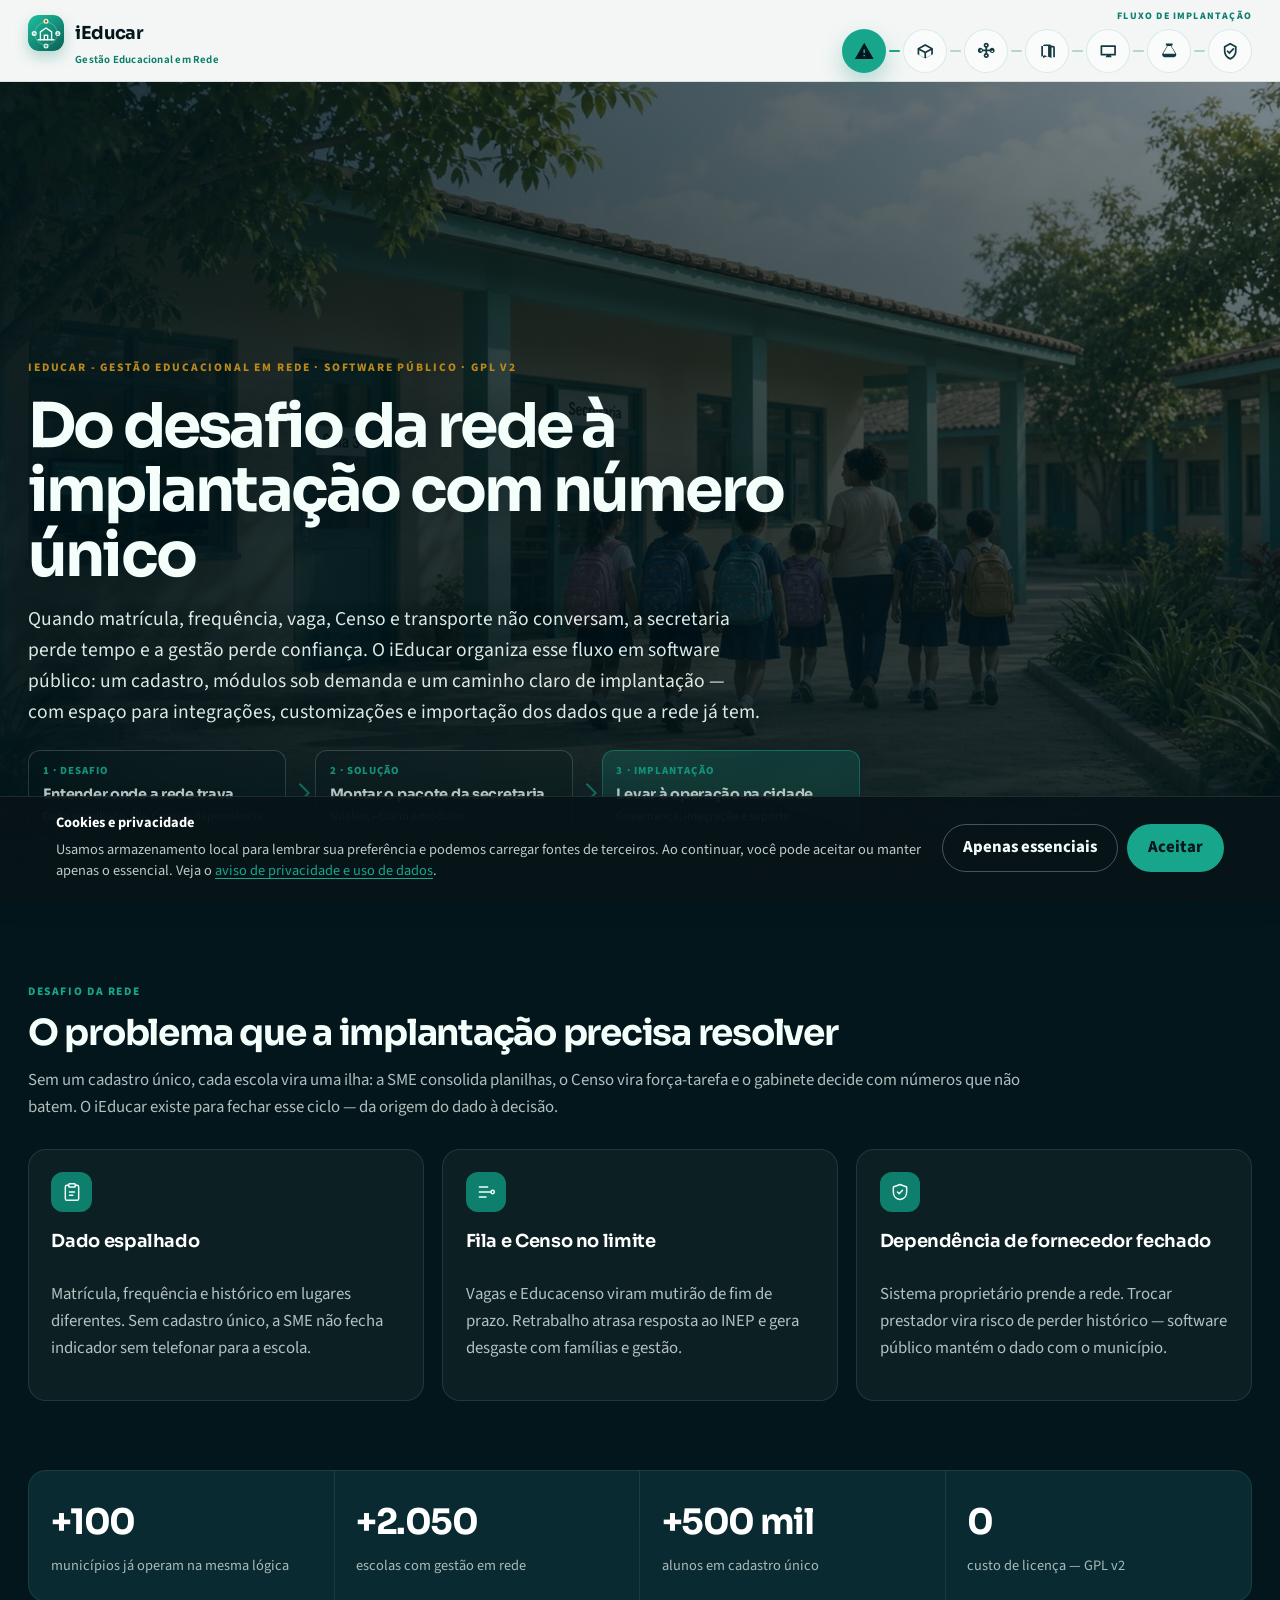
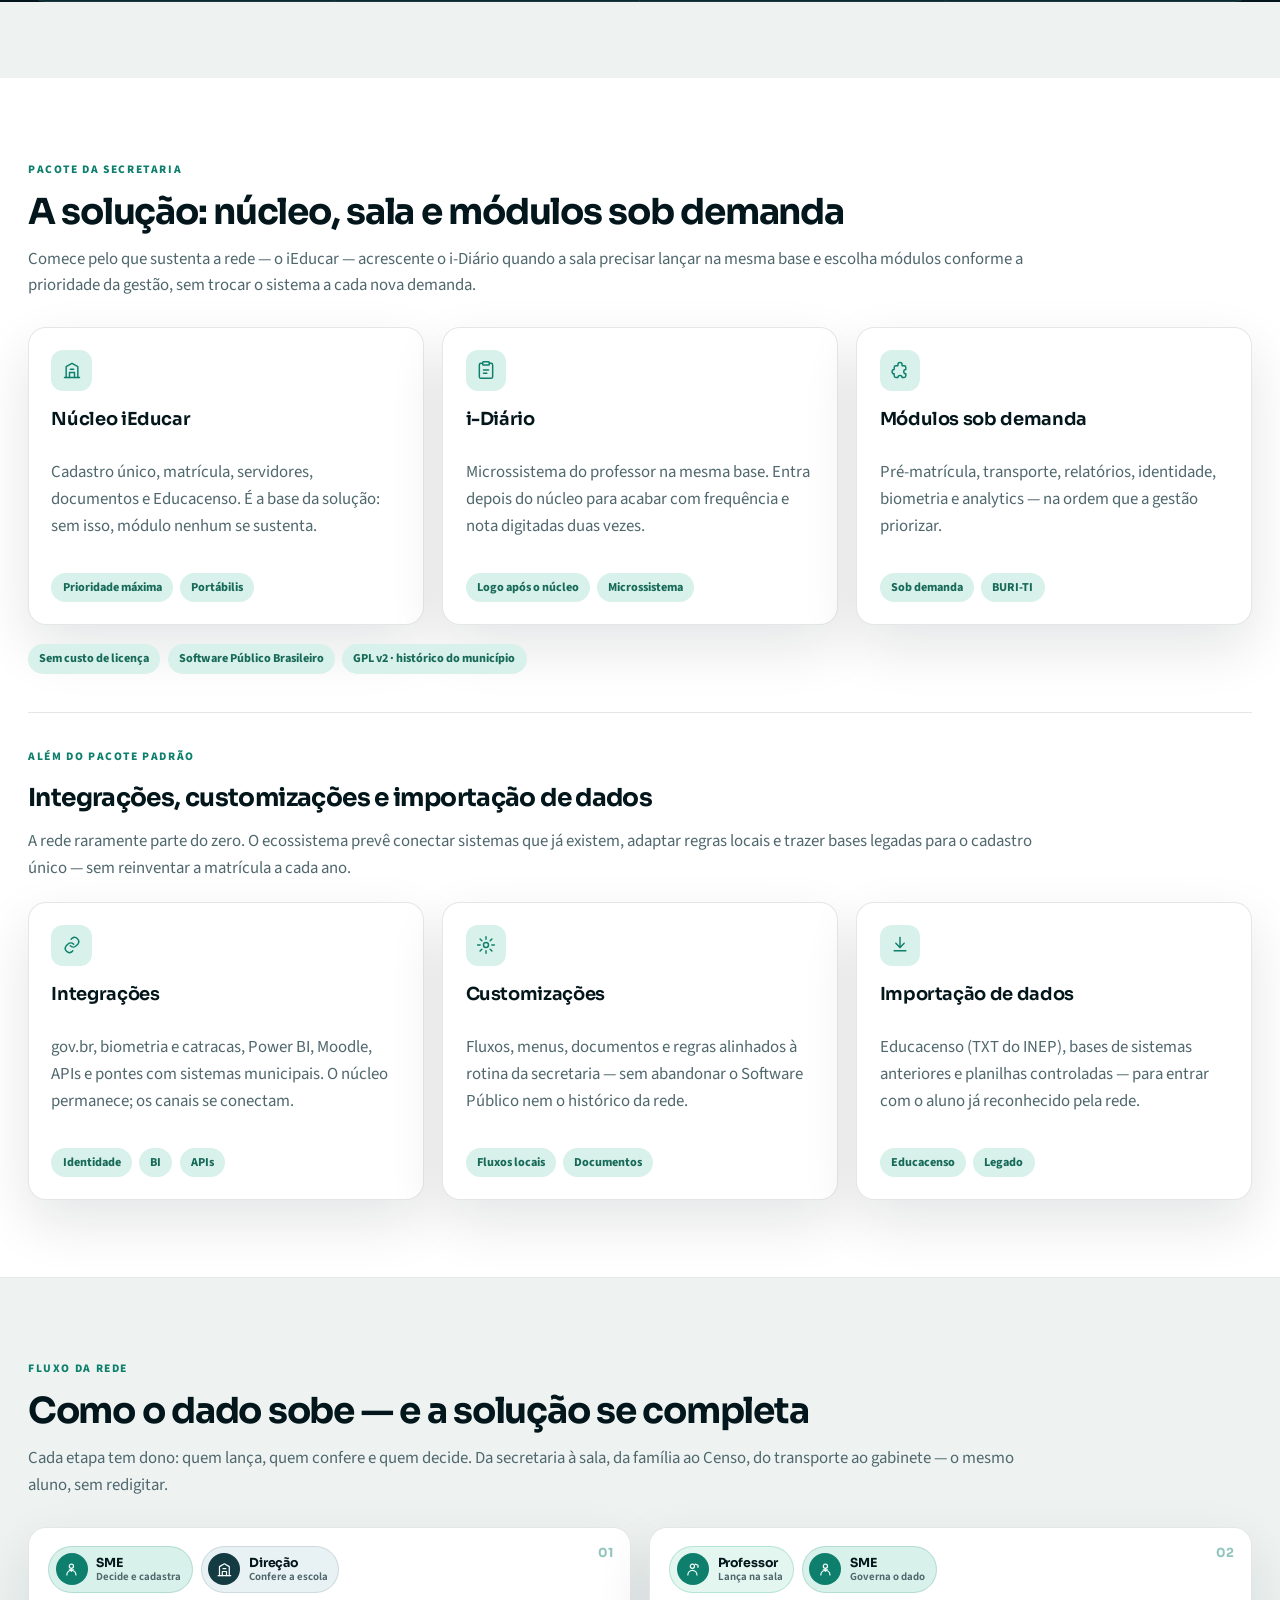
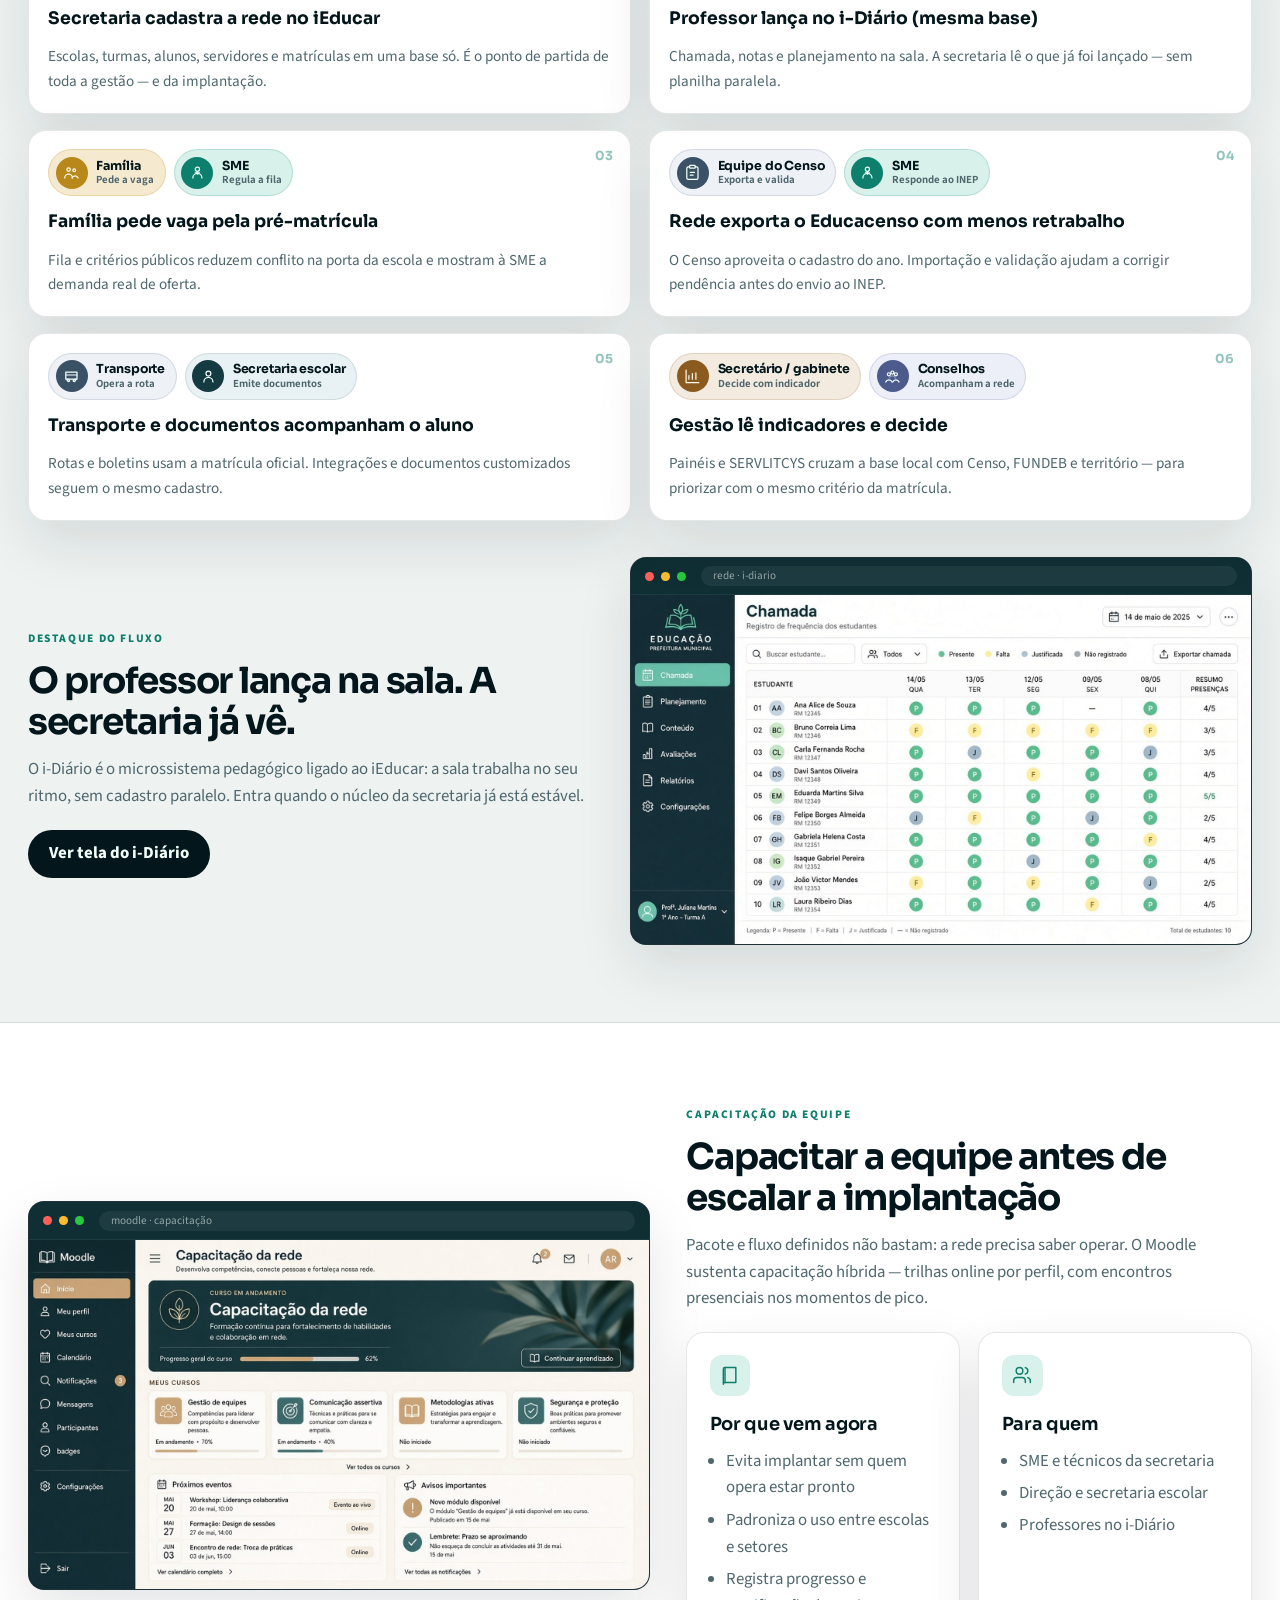
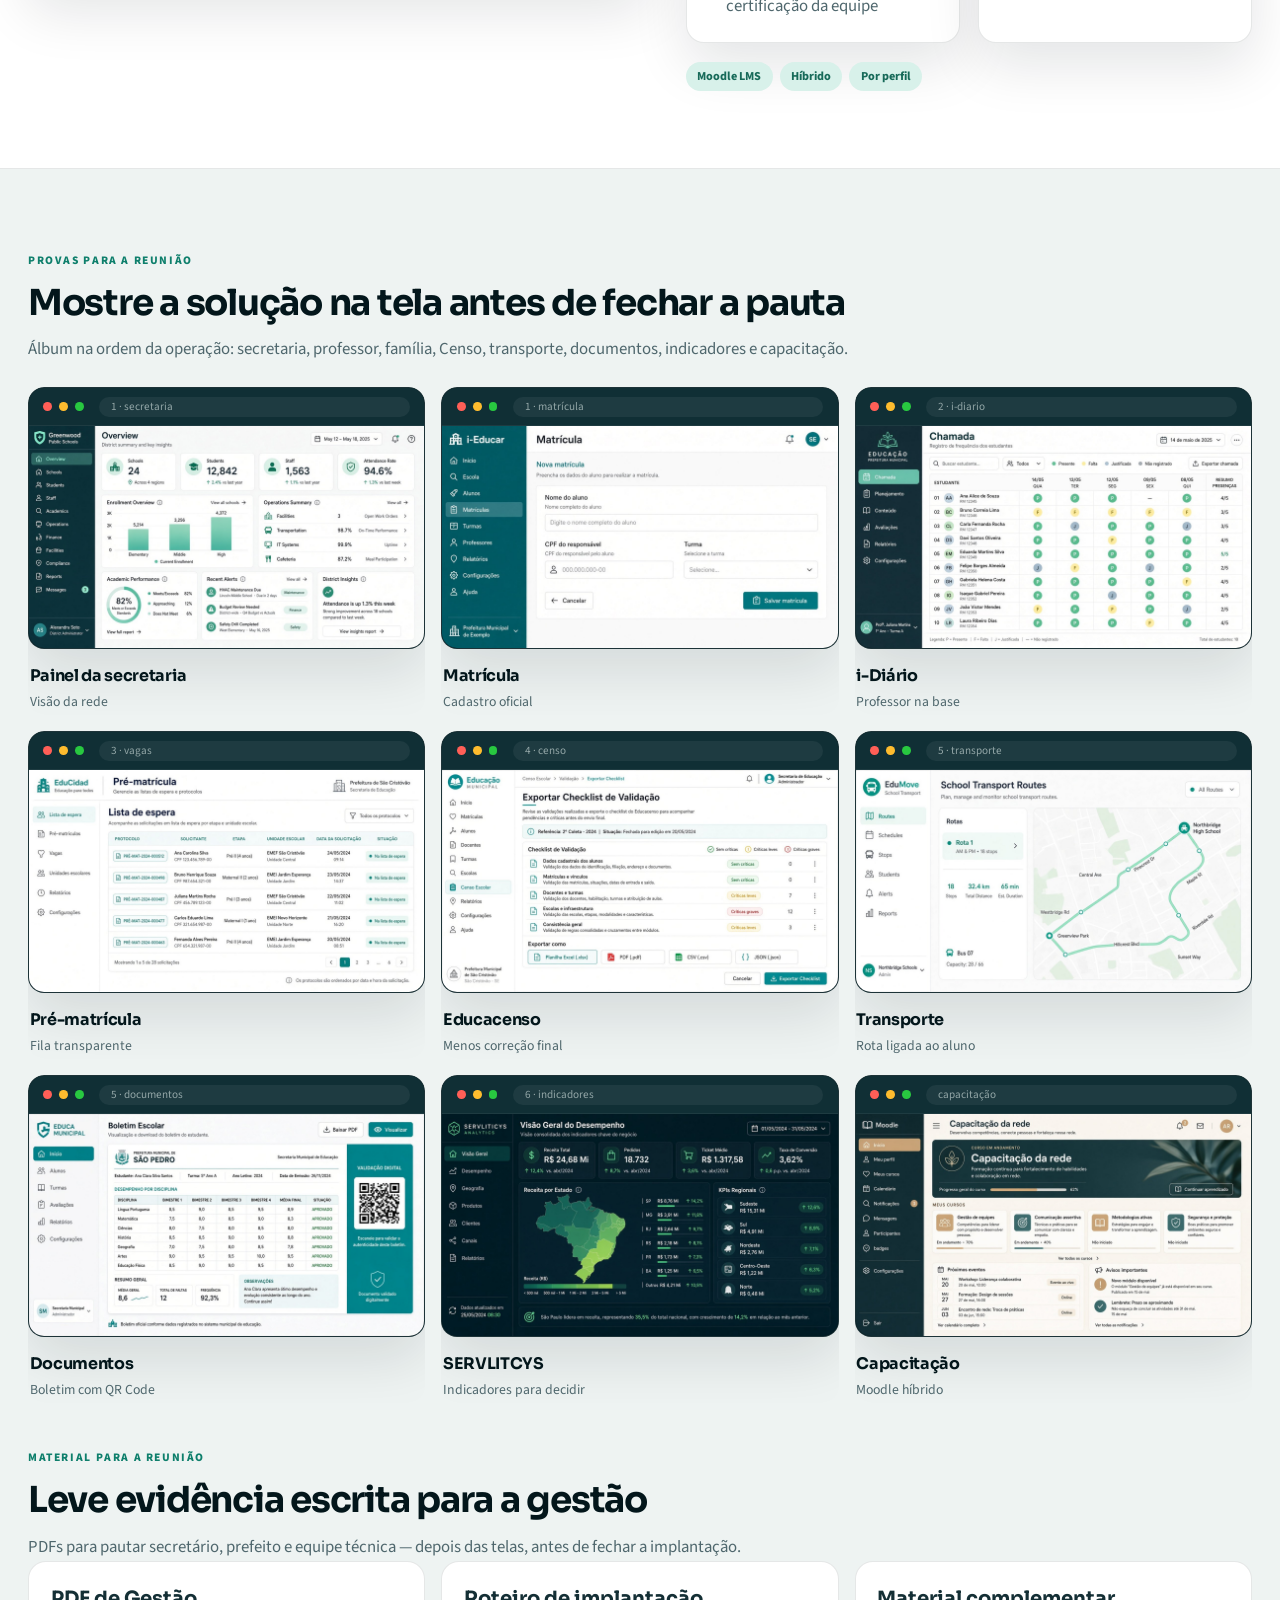
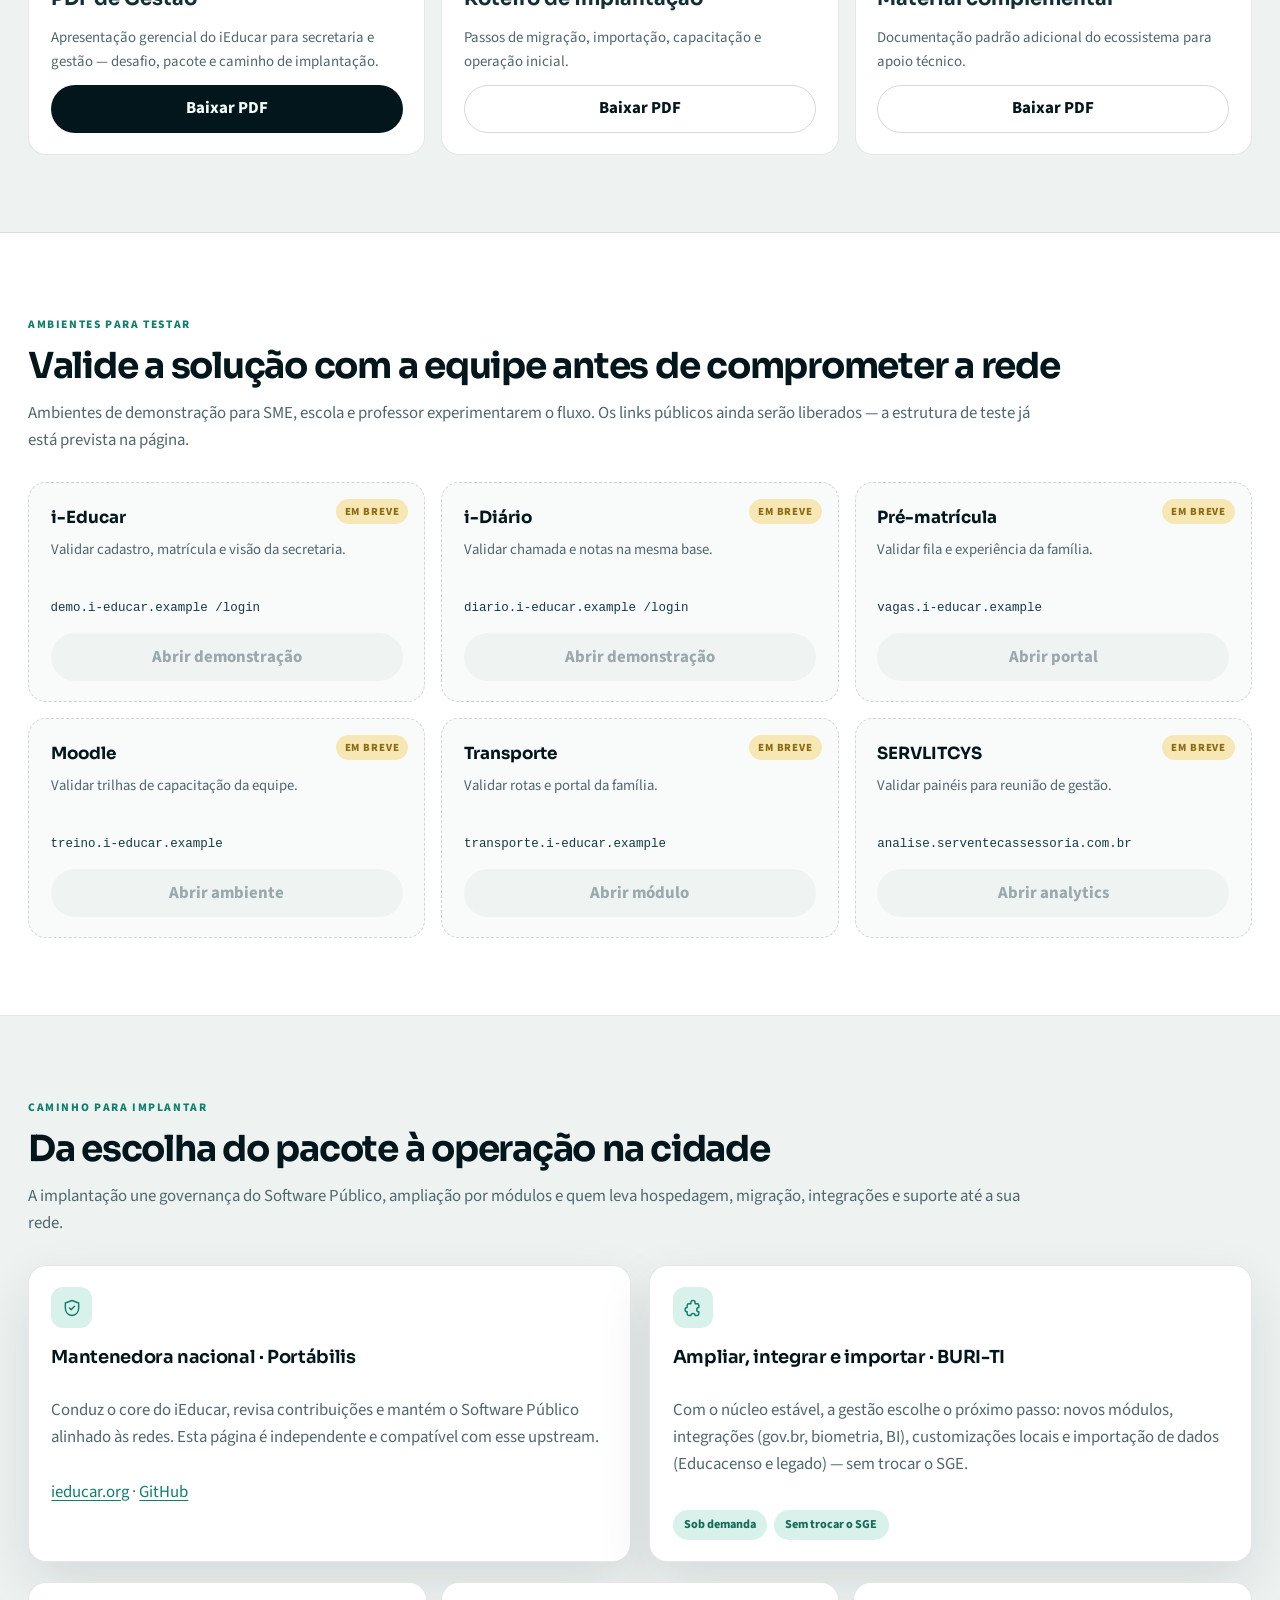
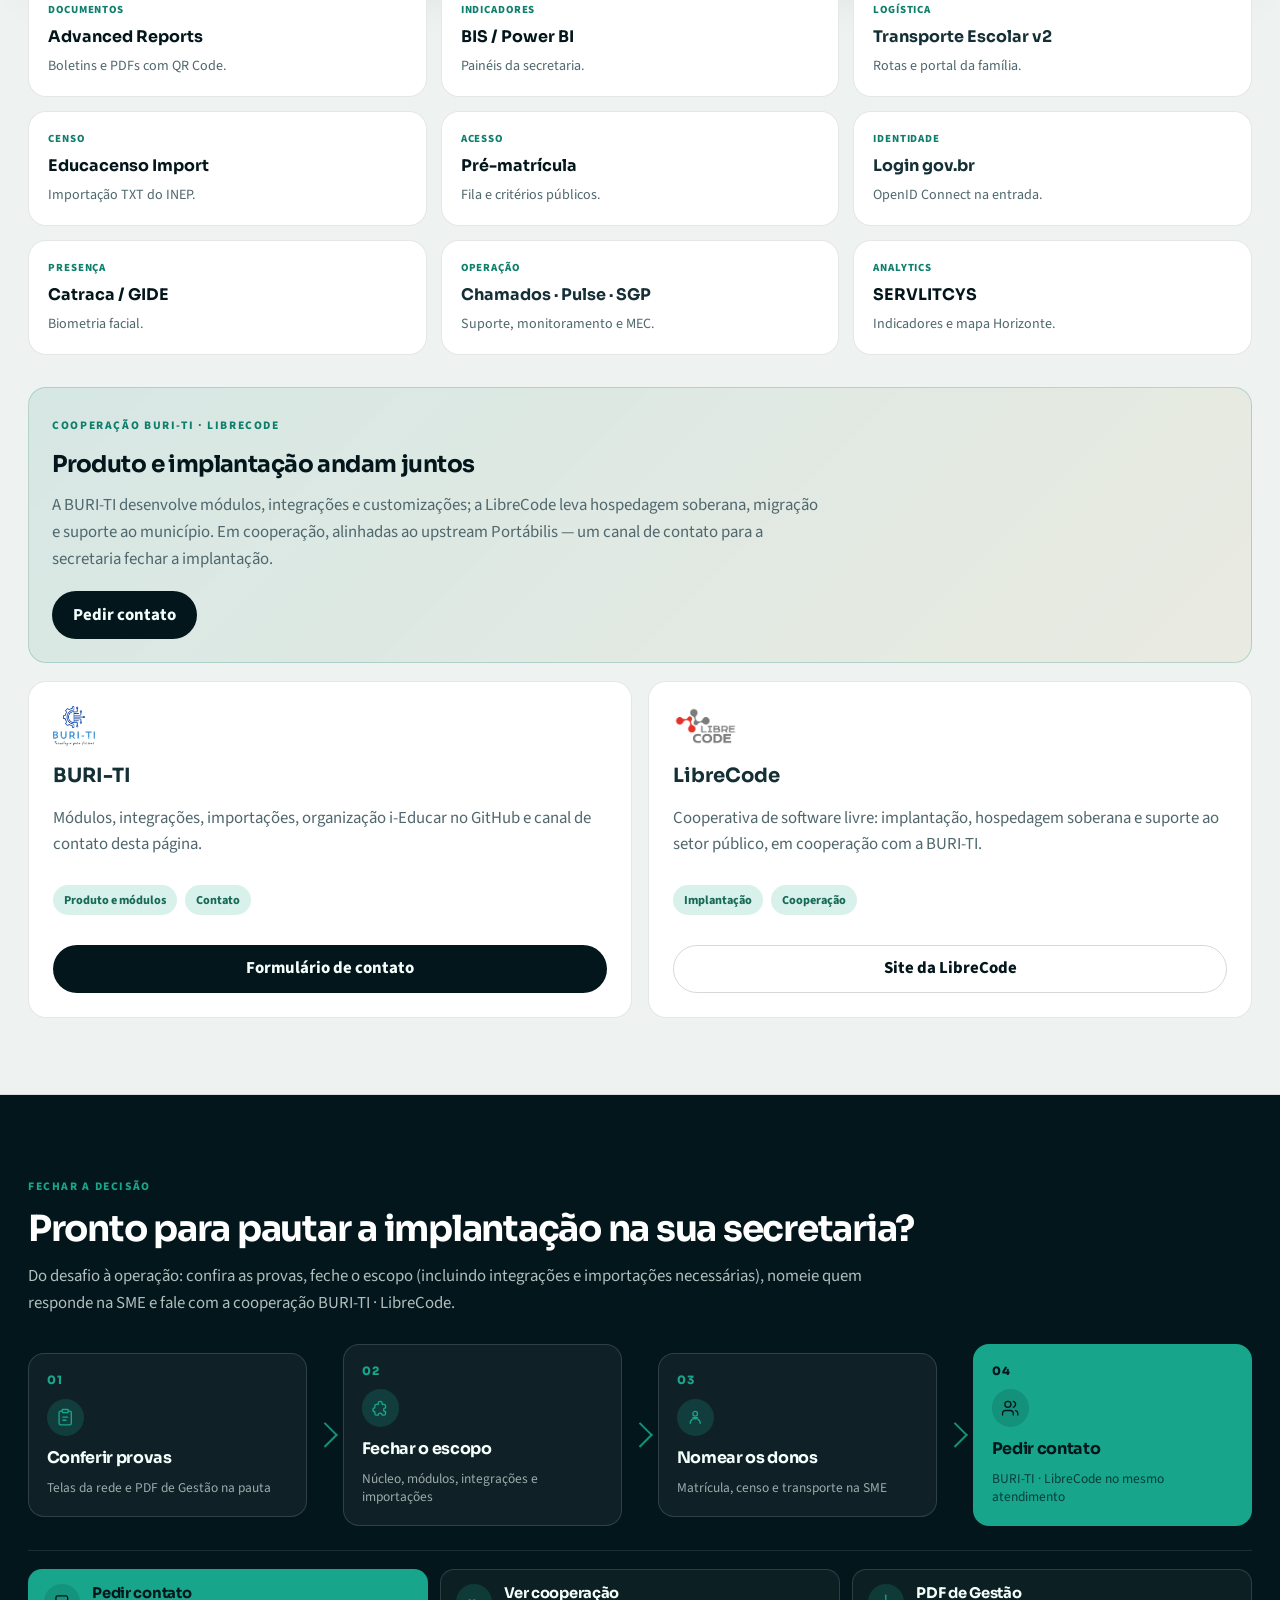
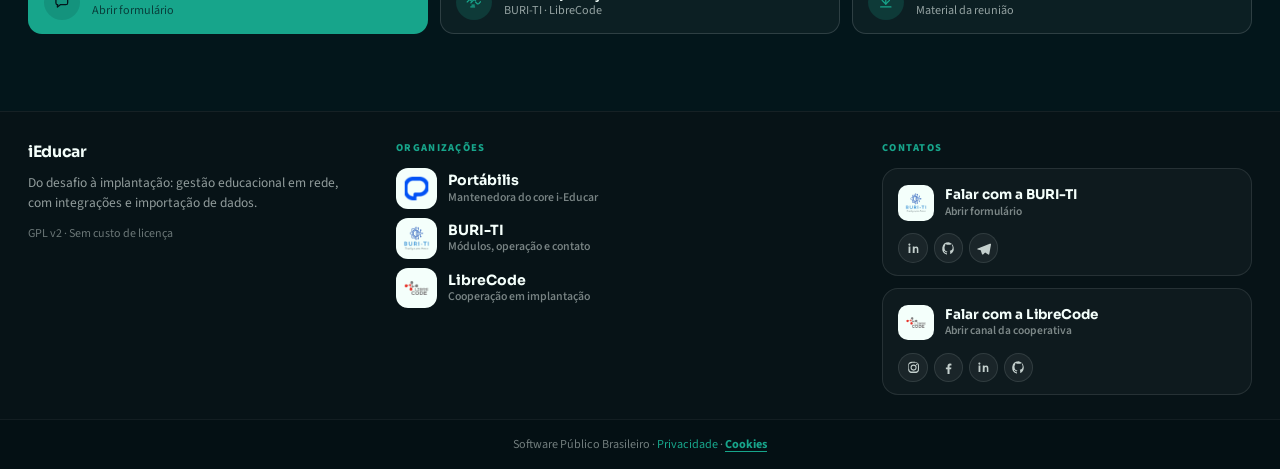
==== commit e6e2fc9e: "fix: estado ativo do fluxo no cabeçalho e ícones maiores Troca o IntersectionObserver por sync por s" ====
--- a/index.html
+++ b/index.html
@@ -21,7 +21,7 @@
   <link rel="preconnect" href="https://fonts.googleapis.com">
   <link rel="preconnect" href="https://fonts.gstatic.com" crossorigin>
   <link href="https://fonts.googleapis.com/css2?family=Sora:wght@500;600;700&family=Source+Sans+3:wght@400;500;600;700&display=swap" rel="stylesheet">
-  <link rel="stylesheet" href="assets/css/site.css?v=navico1">
+  <link rel="stylesheet" href="assets/css/site.css?v=navico2">
 </head>
 <body>
   <header class="site-header">
@@ -37,43 +37,43 @@
         <ol class="nav-flow-list">
           <li>
             <a href="#desafio" title="Desafio — onde a rede trava" aria-label="Desafio">
-              <svg viewBox="0 0 24 24" aria-hidden="true"><path fill="currentColor" d="M12 3.2 2.8 19.2a1.2 1.2 0 0 0 1.1 1.8h16.2a1.2 1.2 0 0 0 1.1-1.8L12 3.2zm0 4.6 5.9 10.2H6.1L12 7.8zM11 11.2h2v4h-2v-4zm0 5.2h2v2h-2v-2z"/></svg>
+              <svg viewBox="0 0 24 24" aria-hidden="true"><path fill="currentColor" d="M1 21h22L12 2 1 21zm12-3h-2v-2h2v2zm0-4h-2v-4h2v4z"/></svg>
               <span class="nav-flow-text">Desafio</span>
             </a>
           </li>
           <li>
             <a href="#pacote" title="Pacote — núcleo, i-Diário e módulos" aria-label="Pacote">
-              <svg viewBox="0 0 24 24" aria-hidden="true"><path fill="currentColor" d="M12.1 2.4 4.4 6.1v5.2c0 4.5 3.1 8.7 7.7 9.7 4.6-1 7.7-5.2 7.7-9.7V6.1l-7.7-3.7zm5.7 8.9c0 3.4-2.2 6.6-5.7 7.5-3.5-.9-5.7-4.1-5.7-7.5V7.3L12.1 5l5.7 2.3v4z"/></svg>
+              <svg viewBox="0 0 24 24" aria-hidden="true"><path fill="currentColor" d="M21 8.5 12 3.6 3 8.5v7l9 4.9 9-4.9v-7zM12 5.8l6.1 3.3L12 12.4 5.9 9.1 12 5.8zM5 10.8l6 3.3v5.5l-6-3.3v-5.5zm8 8.8v-5.5l6-3.3v5.5l-6 3.3z"/></svg>
               <span class="nav-flow-text">Pacote</span>
             </a>
           </li>
           <li>
             <a href="#rede" title="Rede — como o dado sobe" aria-label="Rede">
-              <svg viewBox="0 0 24 24" aria-hidden="true"><path fill="currentColor" d="M8.2 9.2a2.7 2.7 0 1 0-2.7-2.7 2.7 2.7 0 0 0 2.7 2.7zm7.6 0A2.7 2.7 0 1 0 13.1 6.5 2.7 2.7 0 0 0 15.8 9.2zM8.2 10.8c-2.5 0-4.7 1.5-4.7 3.9V17h2.1v-2.3c0-.9.9-1.8 2.6-1.8s2.6.9 2.6 1.8V17h2.1v-2.3c0-2.4-2.2-3.9-4.7-3.9zm7.6 0c-.5 0-1 .1-1.4.2.8.7 1.3 1.6 1.3 2.7V17h2.1v-2.3c0-1.7-1.3-2.9-3-3.7.3-.1.7-.2 1-.2 1.7 0 2.6.9 2.6 1.8V17H22v-2.3c0-2.4-2.2-3.9-4.7-3.9z"/></svg>
+              <svg viewBox="0 0 24 24" aria-hidden="true"><path fill="currentColor" d="M12 2a3 3 0 0 0-1 5.83V10H8a3 3 0 1 0 0 2h3v2.17A3 3 0 1 0 13 14.17V12h3a3 3 0 1 0 0-2h-3V7.83A3 3 0 0 0 12 2zm0 2a1 1 0 1 1-1 1 1 1 0 0 1 1-1zM5 11a1 1 0 1 1 1 1 1 1 0 0 1-1-1zm14 0a1 1 0 1 1-1 1 1 1 0 0 1 1-1zm-7 7a1 1 0 1 1 1-1 1 1 0 0 1-1 1z"/></svg>
               <span class="nav-flow-text">Rede</span>
             </a>
           </li>
           <li>
             <a href="#equipe-treino" title="Equipe — capacitação antes de escalar" aria-label="Equipe">
-              <svg viewBox="0 0 24 24" aria-hidden="true"><path fill="currentColor" d="M6.2 4.2h8.4A2.2 2.2 0 0 1 16.8 6.4v13.2l-4.2-2.1-4.2 2.1V6.4a2.2 2.2 0 0 1 2.2-2.2zm0 1.9A.4.4 0 0 0 5.8 6.4v10.4l2.8-1.4 2.8 1.4V6.4a.4.4 0 0 0-.4-.3H6.2zm10.4-.7h1.2A2.2 2.2 0 0 1 20 6.6v11.6h-1.9V6.6a.3.3 0 0 0-.3-.3h-1.2V5.4z"/></svg>
+              <svg viewBox="0 0 24 24" aria-hidden="true"><path fill="currentColor" d="M5 4h10a2 2 0 0 1 2 2v14l-5-2.2L7 20V6a2 2 0 0 1 2-2H5zm0 2v12.4l4-1.8 4 1.8V6H5zm12-.5h2A2 2 0 0 1 21 7.5V19h-2V7.5h-2V5.5z"/></svg>
               <span class="nav-flow-text">Equipe</span>
             </a>
           </li>
           <li>
             <a href="#provas" title="Provas — telas e PDFs da reunião" aria-label="Provas">
-              <svg viewBox="0 0 24 24" aria-hidden="true"><path fill="currentColor" d="M8.2 3.5h7.6c.7 0 1.3.6 1.3 1.3v1.1h1.2c.7 0 1.3.6 1.3 1.3v11.5c0 .7-.6 1.3-1.3 1.3H5.7c-.7 0-1.3-.6-1.3-1.3V7.2c0-.7.6-1.3 1.3-1.3h1.2V4.8c0-.7.6-1.3 1.3-1.3zm0 2.4V6h7.6V5.9H8.2zm-1.2 3.3v9.5h10V8.9H7zM8.5 11h7v1.6h-7V11zm0 3.1h5.2V16H8.5v-1.9z"/></svg>
+              <svg viewBox="0 0 24 24" aria-hidden="true"><path fill="currentColor" d="M4 5h16a1 1 0 0 1 1 1v10a1 1 0 0 1-1 1h-5.2l1.4 2H8.8l1.4-2H4a1 1 0 0 1-1-1V6a1 1 0 0 1 1-1zm1 2v8h14V7H5z"/></svg>
               <span class="nav-flow-text">Provas</span>
             </a>
           </li>
           <li>
             <a href="#testar" title="Testar — validar com a equipe" aria-label="Testar">
-              <svg viewBox="0 0 24 24" aria-hidden="true"><path fill="currentColor" d="M9.4 3.4h5.2v2.1H16a2.2 2.2 0 0 1 2.2 2.2v3.1h-1.9V7.7a.3.3 0 0 0-.3-.3H8a.3.3 0 0 0-.3.3v2.9H5.8V7.7A2.2 2.2 0 0 1 8 5.5h1.4V3.4zm-4.8 9.1h4.2v1.8H7.3l2.4 3.6H7.6L5.2 14.3H4.6v-1.8zm10.6 0H20v1.8h-.6l-2.4 3.6h-2.1l2.4-3.6h-1.5v-1.8zm-5.4 1.2h2.4v7.1h-2.4v-7.1z"/></svg>
+              <svg viewBox="0 0 24 24" aria-hidden="true"><path fill="currentColor" d="M8 3h8v2h-1v1.6l4.4 7.3A3 3 0 0 1 16.8 19H7.2a3 3 0 0 1-2.6-5.1L9 6.6V5H8V3zm2.2 2.9-.2.3L5.9 13.2A1 1 0 0 0 6.8 15h10.4a1 1 0 0 0 .9-1.8l-4.1-6.9-.2-.3H10.2zM9 17h6v2H9v-2z"/></svg>
               <span class="nav-flow-text">Testar</span>
             </a>
           </li>
           <li>
             <a href="#implantar" title="Implantar — governança e quem leva adiante" aria-label="Implantar">
-              <svg viewBox="0 0 24 24" aria-hidden="true"><path fill="currentColor" d="M12 2.8a2.2 2.2 0 0 1 2.1 1.6l.2.8h1.3a2.2 2.2 0 0 1 2.2 2.2v1.3l.8.2a2.2 2.2 0 0 1 0 4.2l-.8.2v1.3a2.2 2.2 0 0 1-2.2 2.2h-1.3l-.2.8a2.2 2.2 0 0 1-4.2 0l-.2-.8H8.2a2.2 2.2 0 0 1-2.2-2.2v-1.3l-.8-.2a2.2 2.2 0 0 1 0-4.2l.8-.2V7.4A2.2 2.2 0 0 1 8.2 5.2h1.3l.2-.8A2.2 2.2 0 0 1 12 2.8zm0 1.9a.3.3 0 0 0-.3.2l-.4 1.5H8.2a.3.3 0 0 0-.3.3v1.9l-1.5.4a.3.3 0 0 0 0 .6l1.5.4v1.9a.3.3 0 0 0 .3.3h1.9l.4 1.5a.3.3 0 0 0 .6 0l.4-1.5h1.9a.3.3 0 0 0 .3-.3v-1.9l1.5-.4a.3.3 0 0 0 0-.6l-1.5-.4V7.2a.3.3 0 0 0-.3-.3h-1.9l-.4-1.5a.3.3 0 0 0-.3-.2zM12 9a3 3 0 1 1-3 3 3 3 0 0 1 3-3zm0 1.8a1.2 1.2 0 1 0 1.2 1.2A1.2 1.2 0 0 0 12 10.8z"/></svg>
+              <svg viewBox="0 0 24 24" aria-hidden="true"><path fill="currentColor" d="M12 2 4.5 6.2v5.5c0 4.7 3.2 9.1 7.5 10.3 4.3-1.2 7.5-5.6 7.5-10.3V6.2L12 2zm0 2.3 5.5 3.1v4.3c0 3.5-2.3 6.8-5.5 7.9-3.2-1.1-5.5-4.4-5.5-7.9V7.4L12 4.3zm-1.1 8.3 4.7-4.7 1.4 1.4-6.1 6.1-3.3-3.3 1.4-1.4 1.9 1.9z"/></svg>
               <span class="nav-flow-text">Implantar</span>
             </a>
           </li>
@@ -893,6 +893,6 @@
     </div>
   </div>
 
-  <script src="assets/js/site.js?v=pdf2"></script>
+  <script src="assets/js/site.js?v=navspy2"></script>
 </body>
 </html>
--- a/assets/css/site.css
+++ b/assets/css/site.css
@@ -16,7 +16,7 @@
   --max: 1520px;
   --gutter: clamp(1rem, 2.2vw, 1.75rem);
   --section-y: clamp(3.5rem, 6vw, 5.5rem);
-  --header-h: 4.85rem;
+  --header-h: 5.15rem;
   --radius: 18px;
   --shadow: 0 22px 55px rgba(3, 22, 27, 0.11);
   --ease: cubic-bezier(.22, 1, .36, 1);
@@ -132,9 +132,9 @@
 }
 .nav-flow-list li:not(:last-child)::after {
   content: "";
-  width: .55rem;
+  width: .7rem;
   height: 2px;
-  margin: 0 .12rem;
+  margin: 0 .18rem;
   background: rgba(14, 127, 108, 0.28);
   border-radius: 999px;
   flex: 0 0 auto;
@@ -143,19 +143,19 @@
   display: inline-flex;
   align-items: center;
   justify-content: center;
-  width: 2.35rem;
-  height: 2.35rem;
+  width: 2.75rem;
+  height: 2.75rem;
   padding: 0;
   border-radius: 999px;
   text-decoration: none;
-  color: var(--ink-2);
-  border: 1px solid transparent;
-  background: transparent;
+  color: var(--ink-3);
+  border: 1px solid rgba(14, 127, 108, 0.14);
+  background: rgba(255, 255, 255, 0.55);
   transition: color .2s ease, background .2s ease, border-color .2s ease, box-shadow .2s ease, transform .2s var(--ease);
 }
 .nav-flow-list a svg {
-  width: 1.05rem;
-  height: 1.05rem;
+  width: 1.28rem;
+  height: 1.28rem;
   display: block;
 }
 .nav-flow-text {
@@ -172,19 +172,25 @@
 .nav-flow-list a:hover {
   color: var(--mint);
   background: var(--mint-soft);
-  border-color: rgba(14, 127, 108, 0.18);
+  border-color: rgba(14, 127, 108, 0.28);
   transform: translateY(-1px);
 }
 .nav-flow-list a.is-done {
-  color: #176a59;
-  background: rgba(216, 241, 234, 0.55);
+  color: #0e7f6c;
+  background: rgba(216, 241, 234, 0.7);
+  border-color: rgba(14, 127, 108, 0.2);
 }
 .nav-flow-list a.is-active,
 .nav-flow-list a[aria-current="true"] {
-  color: var(--ink);
+  color: #03161b;
   background: var(--mint-2);
   border-color: transparent;
-  box-shadow: 0 8px 18px rgba(14, 127, 108, 0.22);
+  box-shadow: 0 10px 22px rgba(14, 127, 108, 0.28);
+}
+.nav-flow-list a.is-active.is-done,
+.nav-flow-list a[aria-current="true"] {
+  color: #03161b;
+  background: var(--mint-2);
 }
 .nav-flow-list li.is-active-step:not(:last-child)::after,
 .nav-flow-list li.is-done-step:not(:last-child)::after {
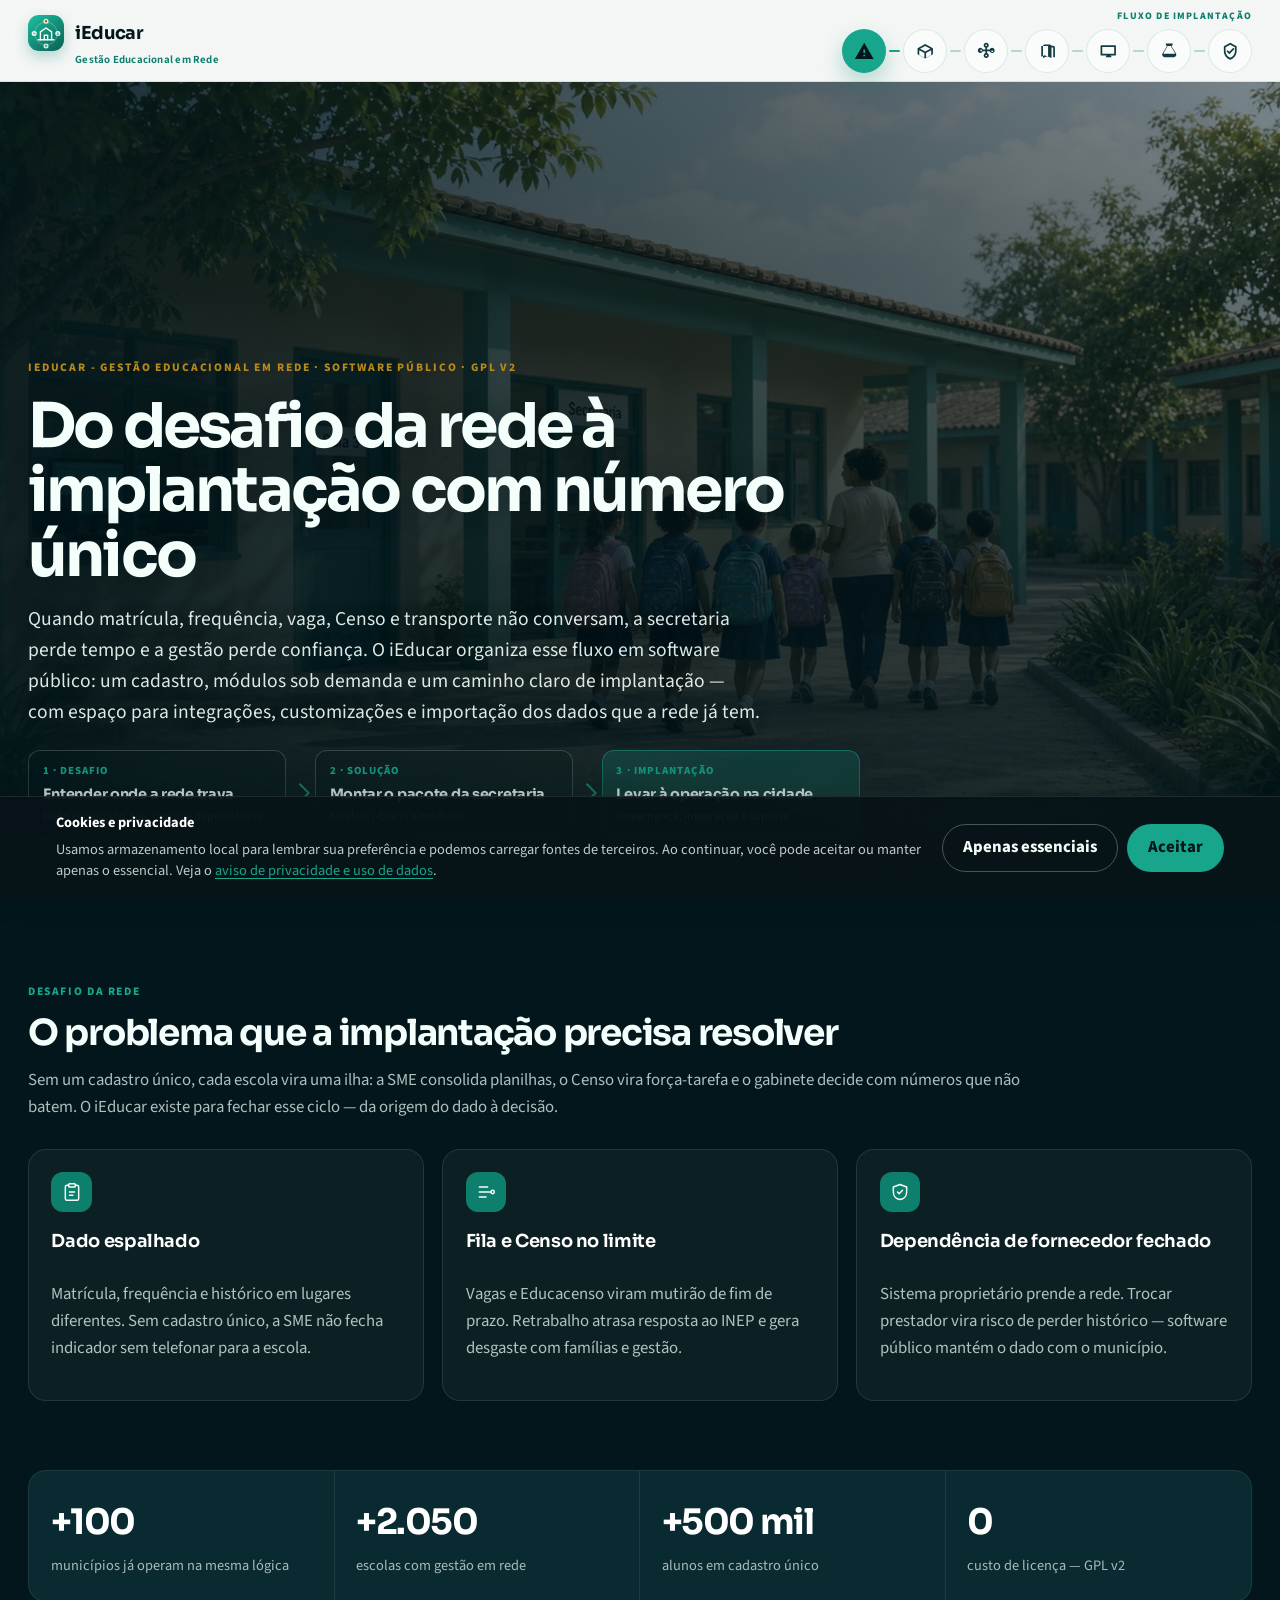
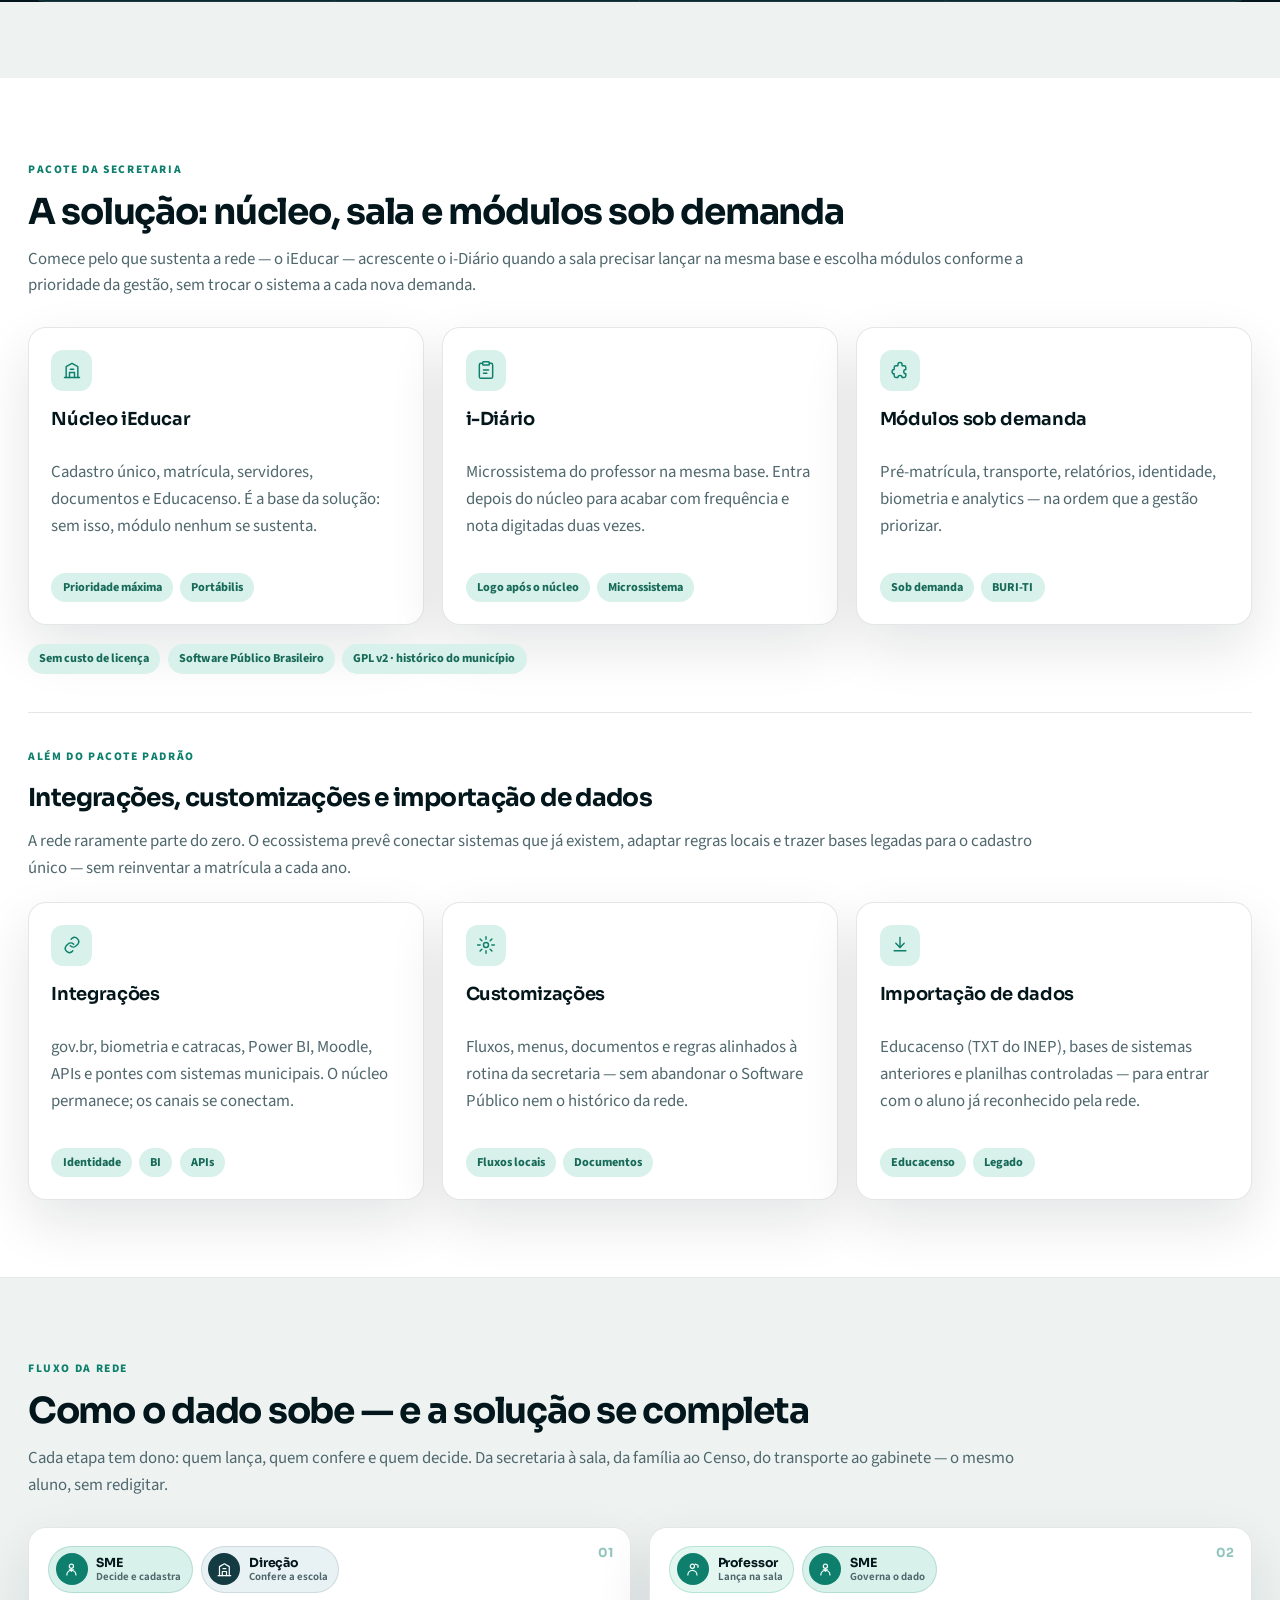
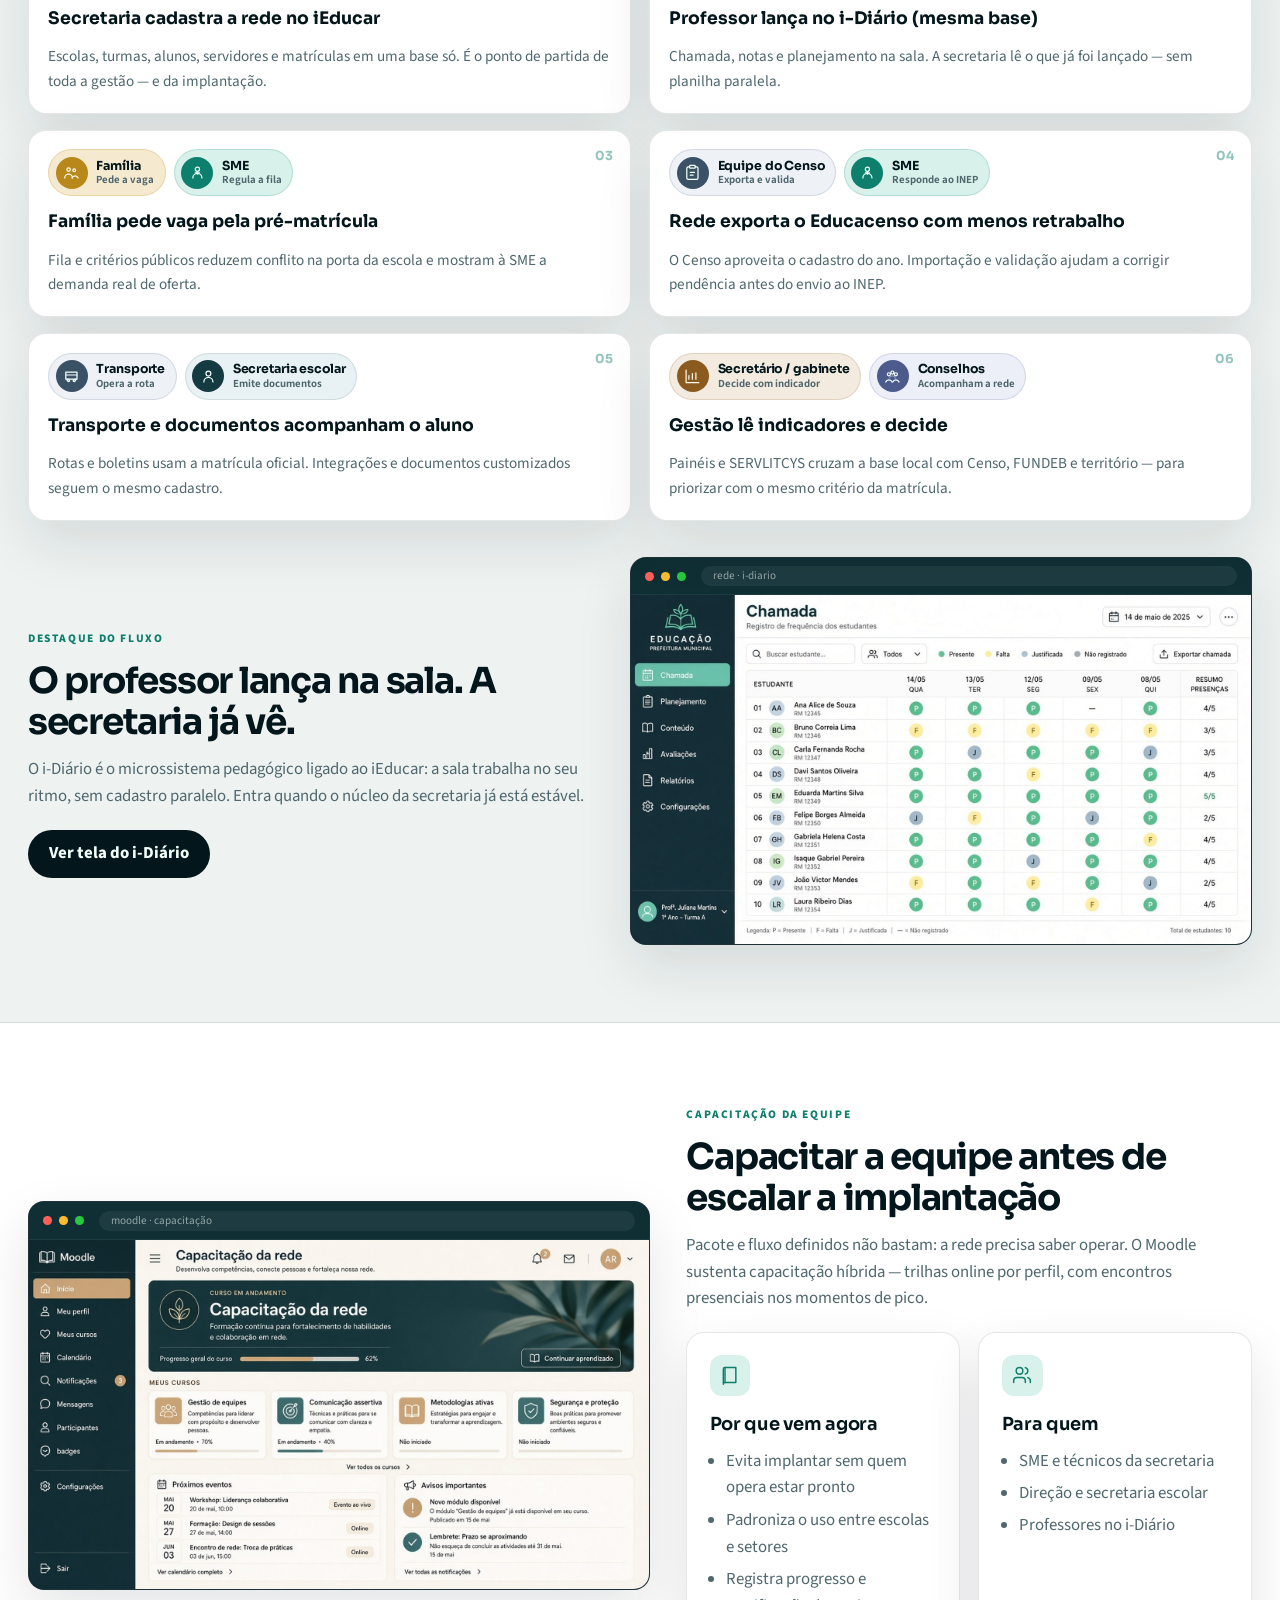
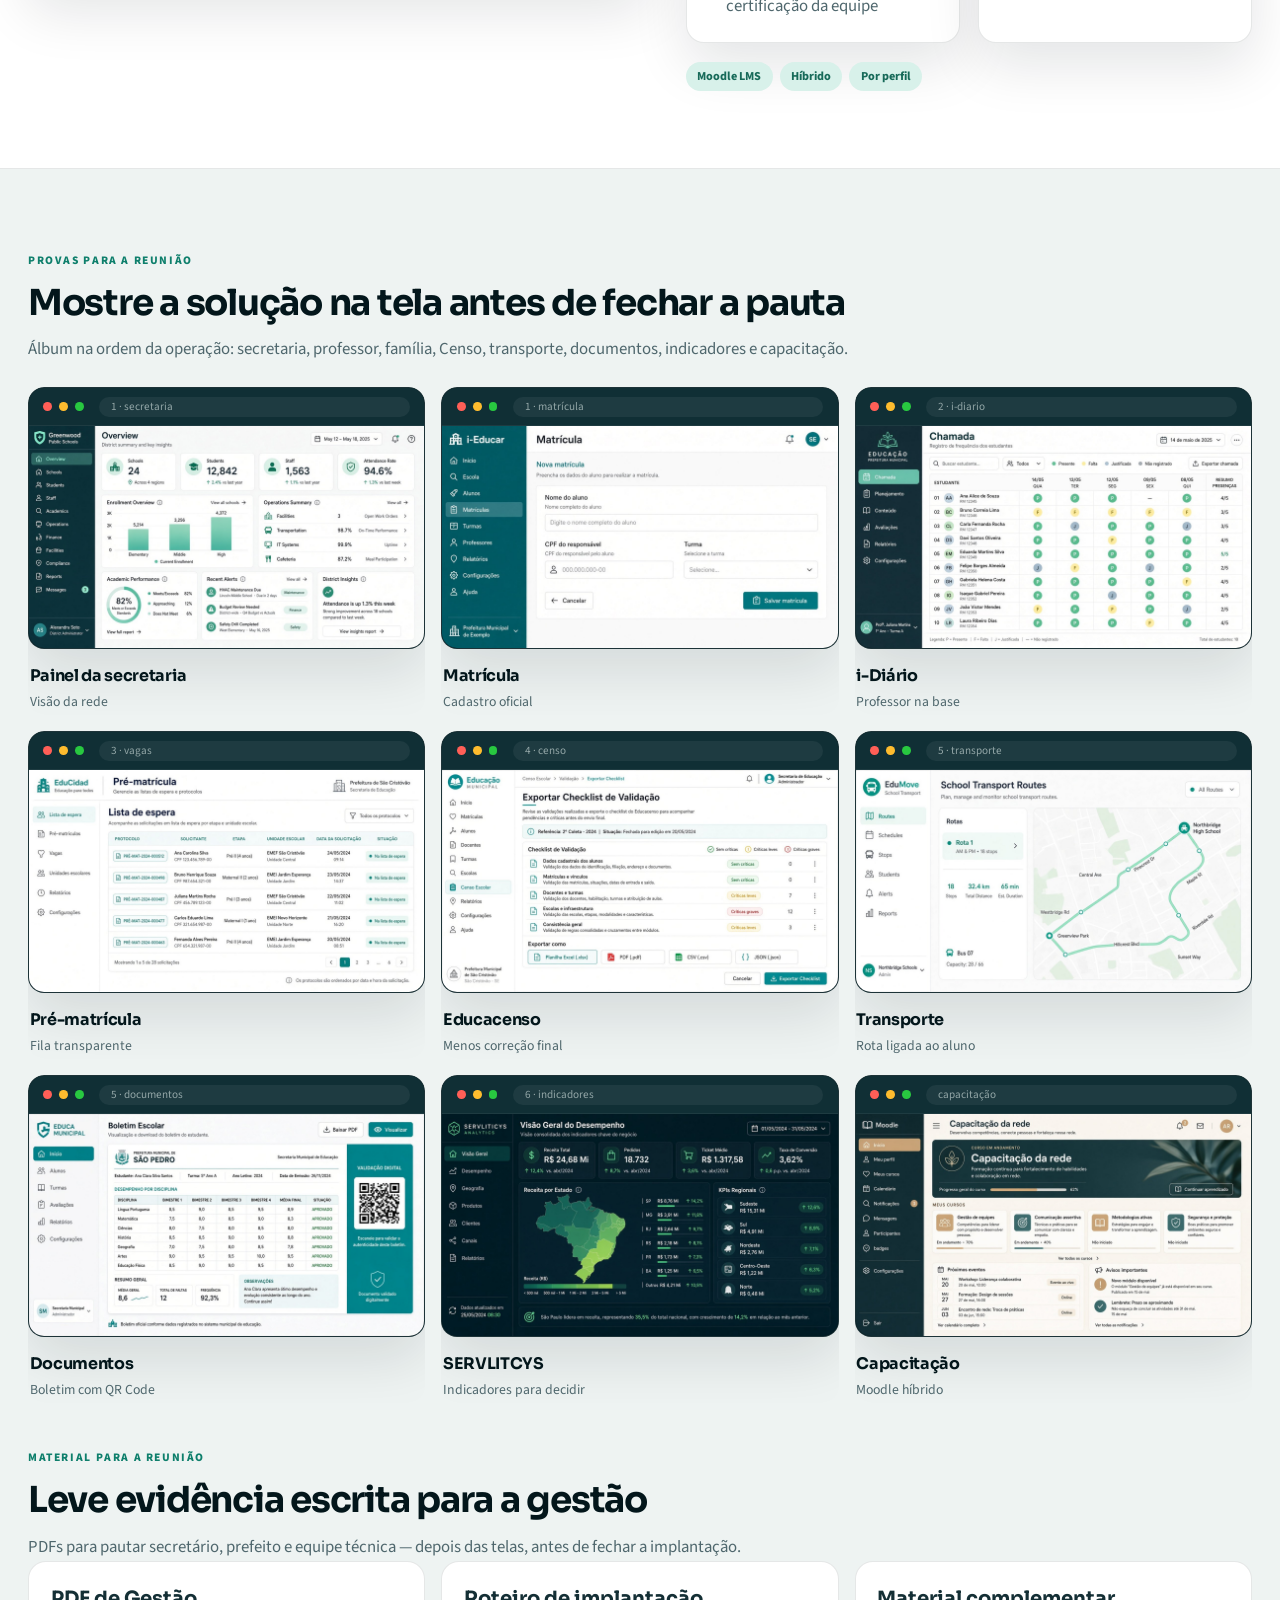
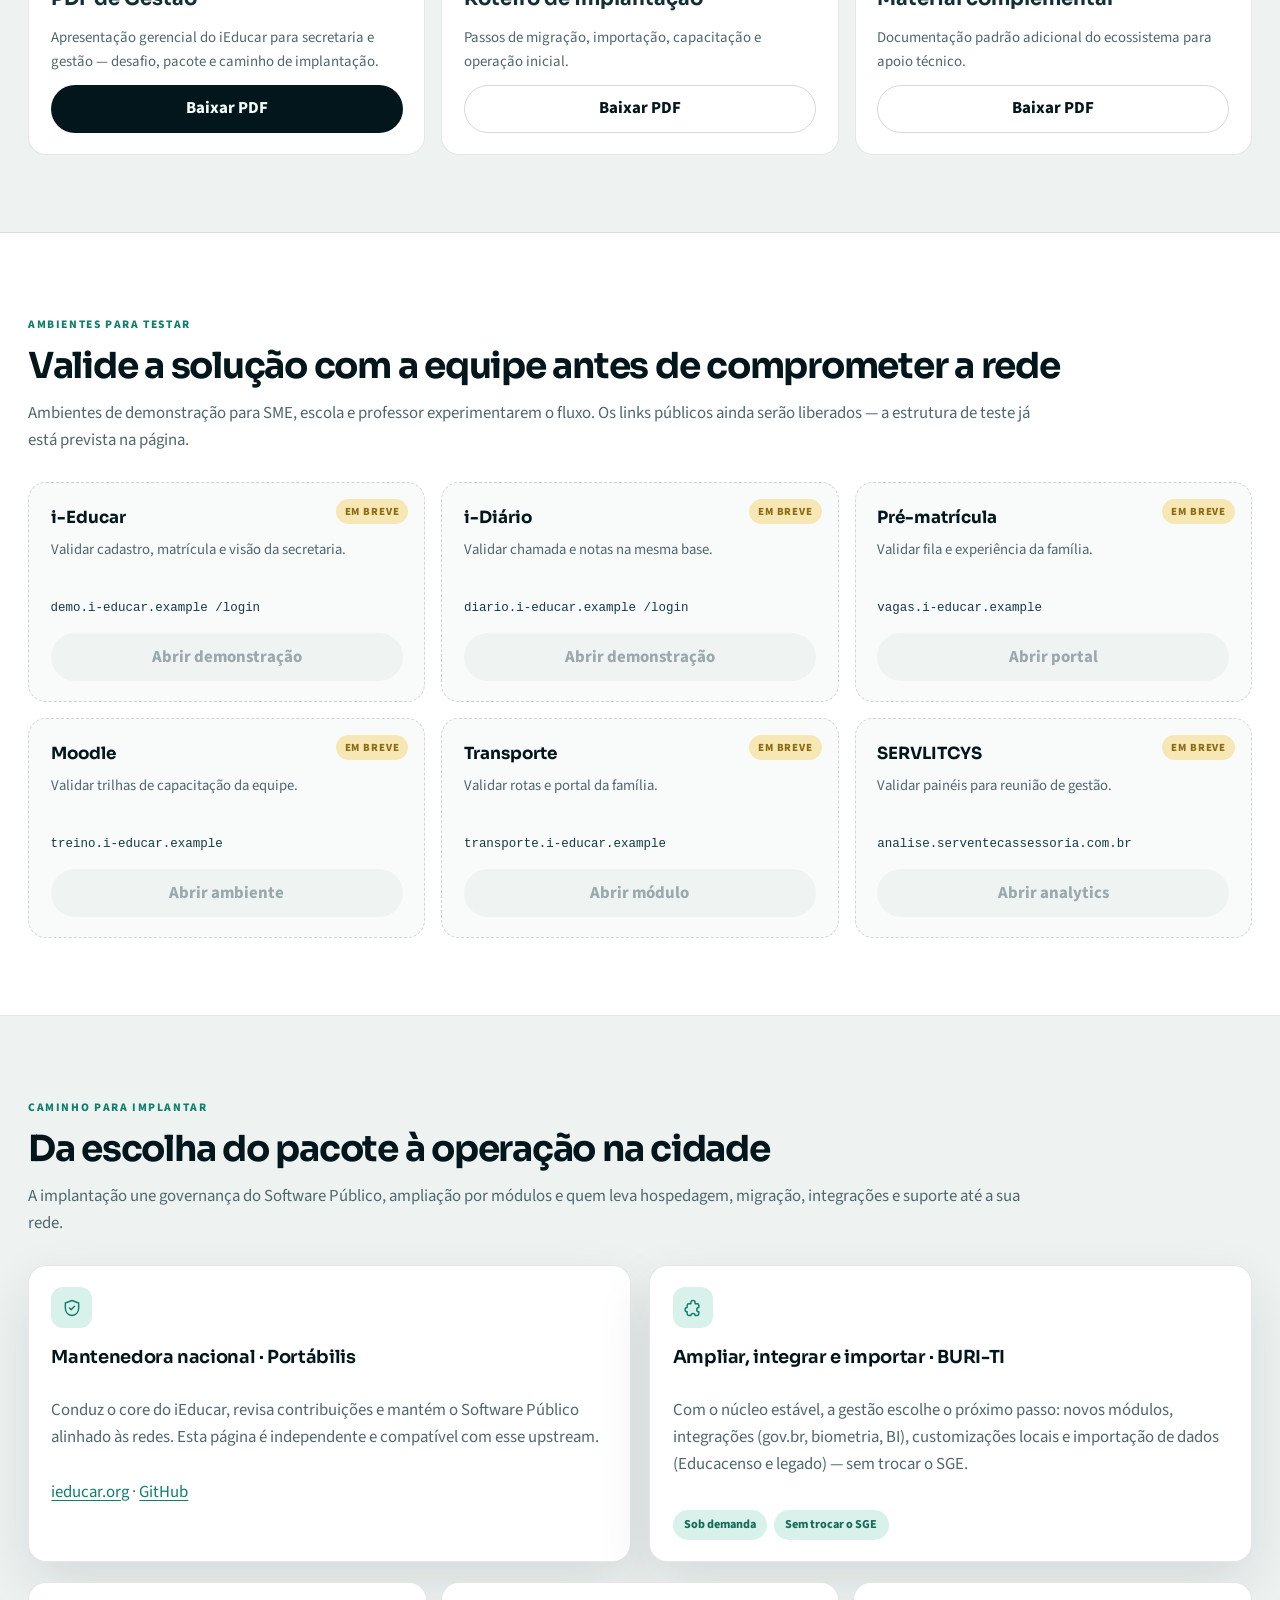
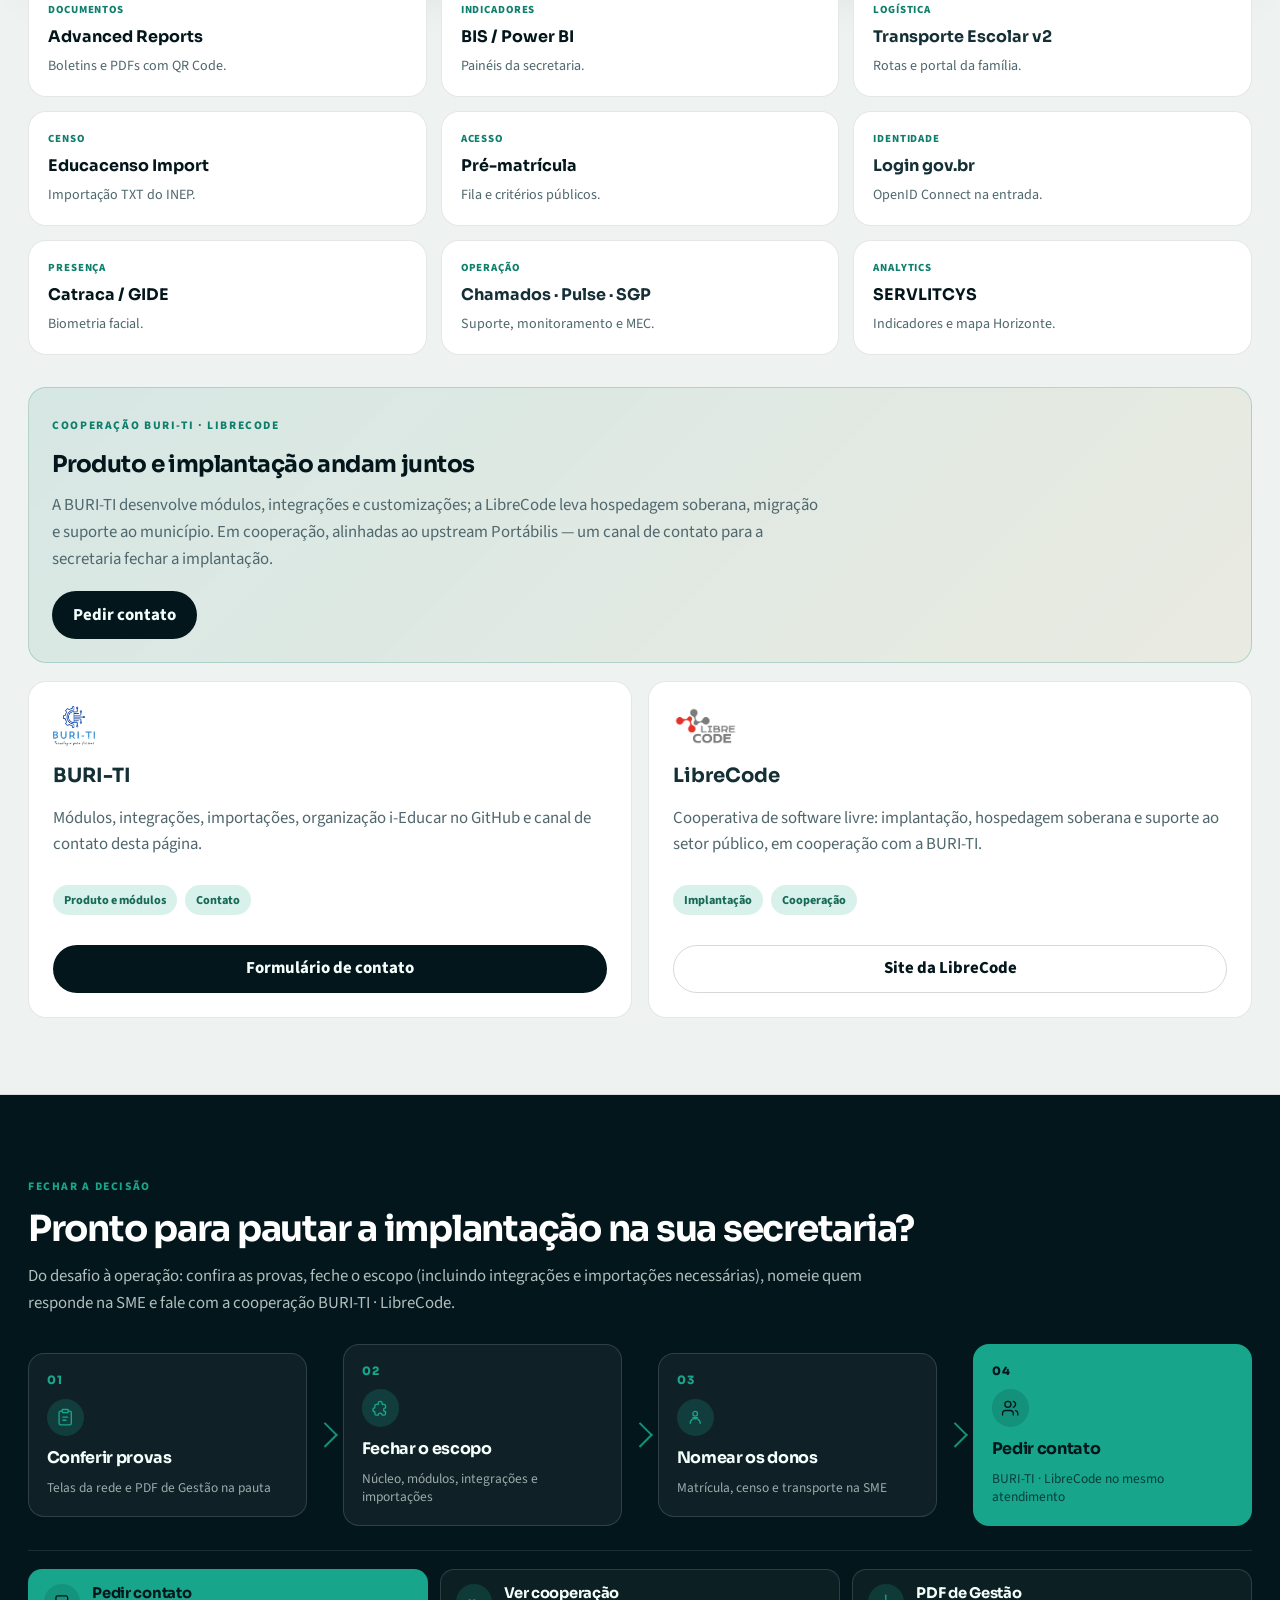
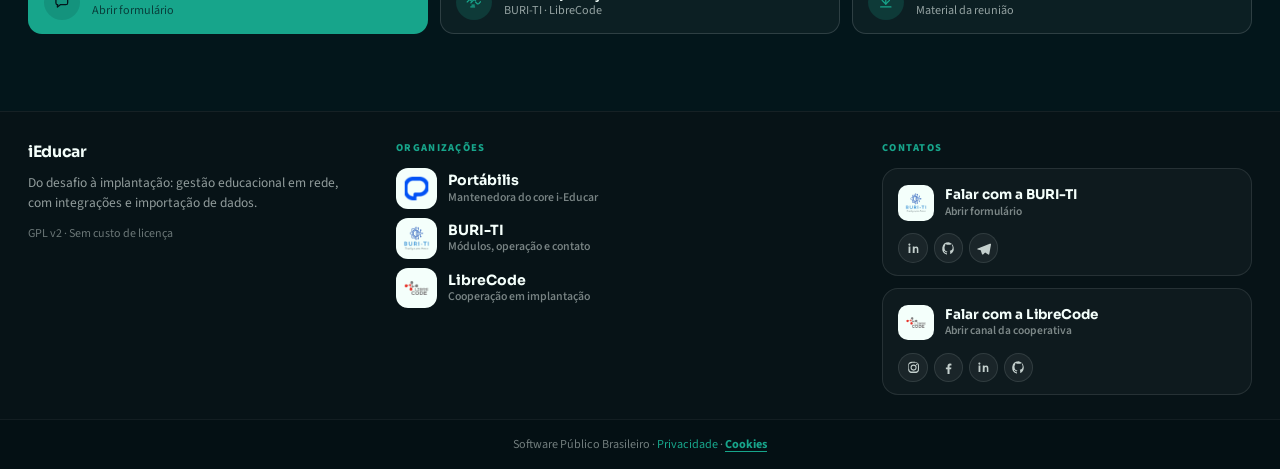
==== commit bcb0fa35: "feat: tooltip com descrição nos botões do fluxo Mostra o rótulo de cada etapa ao passar o mouse ou f" ====
--- a/index.html
+++ b/index.html
@@ -21,7 +21,7 @@
   <link rel="preconnect" href="https://fonts.googleapis.com">
   <link rel="preconnect" href="https://fonts.gstatic.com" crossorigin>
   <link href="https://fonts.googleapis.com/css2?family=Sora:wght@500;600;700&family=Source+Sans+3:wght@400;500;600;700&display=swap" rel="stylesheet">
-  <link rel="stylesheet" href="assets/css/site.css?v=navico2">
+  <link rel="stylesheet" href="assets/css/site.css?v=navtip1">
 </head>
 <body>
   <header class="site-header">
@@ -36,43 +36,43 @@
         <p class="nav-flow-label">Fluxo de implantação</p>
         <ol class="nav-flow-list">
           <li>
-            <a href="#desafio" title="Desafio — onde a rede trava" aria-label="Desafio">
+            <a href="#desafio" aria-label="Desafio — onde a rede trava" data-tip="Desafio — onde a rede trava">
               <svg viewBox="0 0 24 24" aria-hidden="true"><path fill="currentColor" d="M1 21h22L12 2 1 21zm12-3h-2v-2h2v2zm0-4h-2v-4h2v4z"/></svg>
               <span class="nav-flow-text">Desafio</span>
             </a>
           </li>
           <li>
-            <a href="#pacote" title="Pacote — núcleo, i-Diário e módulos" aria-label="Pacote">
+            <a href="#pacote" aria-label="Pacote — núcleo, i-Diário e módulos" data-tip="Pacote — núcleo, i-Diário e módulos">
               <svg viewBox="0 0 24 24" aria-hidden="true"><path fill="currentColor" d="M21 8.5 12 3.6 3 8.5v7l9 4.9 9-4.9v-7zM12 5.8l6.1 3.3L12 12.4 5.9 9.1 12 5.8zM5 10.8l6 3.3v5.5l-6-3.3v-5.5zm8 8.8v-5.5l6-3.3v5.5l-6 3.3z"/></svg>
               <span class="nav-flow-text">Pacote</span>
             </a>
           </li>
           <li>
-            <a href="#rede" title="Rede — como o dado sobe" aria-label="Rede">
+            <a href="#rede" aria-label="Rede — como o dado sobe" data-tip="Rede — como o dado sobe">
               <svg viewBox="0 0 24 24" aria-hidden="true"><path fill="currentColor" d="M12 2a3 3 0 0 0-1 5.83V10H8a3 3 0 1 0 0 2h3v2.17A3 3 0 1 0 13 14.17V12h3a3 3 0 1 0 0-2h-3V7.83A3 3 0 0 0 12 2zm0 2a1 1 0 1 1-1 1 1 1 0 0 1 1-1zM5 11a1 1 0 1 1 1 1 1 1 0 0 1-1-1zm14 0a1 1 0 1 1-1 1 1 1 0 0 1 1-1zm-7 7a1 1 0 1 1 1-1 1 1 0 0 1-1 1z"/></svg>
               <span class="nav-flow-text">Rede</span>
             </a>
           </li>
           <li>
-            <a href="#equipe-treino" title="Equipe — capacitação antes de escalar" aria-label="Equipe">
+            <a href="#equipe-treino" aria-label="Equipe — capacitação antes de escalar" data-tip="Equipe — capacitação antes de escalar">
               <svg viewBox="0 0 24 24" aria-hidden="true"><path fill="currentColor" d="M5 4h10a2 2 0 0 1 2 2v14l-5-2.2L7 20V6a2 2 0 0 1 2-2H5zm0 2v12.4l4-1.8 4 1.8V6H5zm12-.5h2A2 2 0 0 1 21 7.5V19h-2V7.5h-2V5.5z"/></svg>
               <span class="nav-flow-text">Equipe</span>
             </a>
           </li>
           <li>
-            <a href="#provas" title="Provas — telas e PDFs da reunião" aria-label="Provas">
+            <a href="#provas" aria-label="Provas — telas e PDFs da reunião" data-tip="Provas — telas e PDFs da reunião">
               <svg viewBox="0 0 24 24" aria-hidden="true"><path fill="currentColor" d="M4 5h16a1 1 0 0 1 1 1v10a1 1 0 0 1-1 1h-5.2l1.4 2H8.8l1.4-2H4a1 1 0 0 1-1-1V6a1 1 0 0 1 1-1zm1 2v8h14V7H5z"/></svg>
               <span class="nav-flow-text">Provas</span>
             </a>
           </li>
           <li>
-            <a href="#testar" title="Testar — validar com a equipe" aria-label="Testar">
+            <a href="#testar" aria-label="Testar — validar com a equipe" data-tip="Testar — validar com a equipe">
               <svg viewBox="0 0 24 24" aria-hidden="true"><path fill="currentColor" d="M8 3h8v2h-1v1.6l4.4 7.3A3 3 0 0 1 16.8 19H7.2a3 3 0 0 1-2.6-5.1L9 6.6V5H8V3zm2.2 2.9-.2.3L5.9 13.2A1 1 0 0 0 6.8 15h10.4a1 1 0 0 0 .9-1.8l-4.1-6.9-.2-.3H10.2zM9 17h6v2H9v-2z"/></svg>
               <span class="nav-flow-text">Testar</span>
             </a>
           </li>
           <li>
-            <a href="#implantar" title="Implantar — governança e quem leva adiante" aria-label="Implantar">
+            <a href="#implantar" aria-label="Implantar — governança e quem leva adiante" data-tip="Implantar — governança e quem leva adiante">
               <svg viewBox="0 0 24 24" aria-hidden="true"><path fill="currentColor" d="M12 2 4.5 6.2v5.5c0 4.7 3.2 9.1 7.5 10.3 4.3-1.2 7.5-5.6 7.5-10.3V6.2L12 2zm0 2.3 5.5 3.1v4.3c0 3.5-2.3 6.8-5.5 7.9-3.2-1.1-5.5-4.4-5.5-7.9V7.4L12 4.3zm-1.1 8.3 4.7-4.7 1.4 1.4-6.1 6.1-3.3-3.3 1.4-1.4 1.9 1.9z"/></svg>
               <span class="nav-flow-text">Implantar</span>
             </a>
--- a/assets/css/site.css
+++ b/assets/css/site.css
@@ -140,6 +140,7 @@
   flex: 0 0 auto;
 }
 .nav-flow-list a {
+  position: relative;
   display: inline-flex;
   align-items: center;
   justify-content: center;
@@ -169,11 +170,79 @@
   white-space: nowrap;
   border: 0;
 }
-.nav-flow-list a:hover {
+.nav-flow-list a::before {
+  content: attr(data-tip);
+  position: absolute;
+  top: calc(100% + .55rem);
+  left: 50%;
+  z-index: 60;
+  width: max-content;
+  max-width: 14rem;
+  padding: .42rem .65rem;
+  border-radius: 8px;
+  background: var(--ink);
+  color: #f4f7f6;
+  font-size: .72rem;
+  font-weight: 650;
+  line-height: 1.25;
+  letter-spacing: .01em;
+  text-align: center;
+  white-space: normal;
+  pointer-events: none;
+  opacity: 0;
+  transform: translate(-50%, -.2rem);
+  transition: opacity .18s ease, transform .18s var(--ease);
+  box-shadow: 0 10px 24px rgba(3, 22, 27, 0.22);
+}
+.nav-flow-list a::after {
+  content: "";
+  position: absolute;
+  top: calc(100% + .28rem);
+  left: 50%;
+  z-index: 60;
+  width: .55rem;
+  height: .55rem;
+  background: var(--ink);
+  pointer-events: none;
+  opacity: 0;
+  transform: translate(-50%, -.15rem) rotate(45deg);
+  transition: opacity .18s ease, transform .18s var(--ease);
+}
+.nav-flow-list li:nth-last-child(-n+2) a::before {
+  left: auto;
+  right: 0;
+  transform: translate(0, -.2rem);
+}
+.nav-flow-list li:nth-last-child(-n+2) a::after {
+  left: auto;
+  right: 1.05rem;
+  transform: translate(0, -.15rem) rotate(45deg);
+}
+.nav-flow-list a:hover,
+.nav-flow-list a:focus-visible {
   color: var(--mint);
   background: var(--mint-soft);
   border-color: rgba(14, 127, 108, 0.28);
   transform: translateY(-1px);
+}
+.nav-flow-list a:hover::before,
+.nav-flow-list a:focus-visible::before,
+.nav-flow-list a:hover::after,
+.nav-flow-list a:focus-visible::after {
+  opacity: 1;
+  transform: translate(-50%, 0);
+}
+.nav-flow-list a:hover::after,
+.nav-flow-list a:focus-visible::after {
+  transform: translate(-50%, 0) rotate(45deg);
+}
+.nav-flow-list li:nth-last-child(-n+2) a:hover::before,
+.nav-flow-list li:nth-last-child(-n+2) a:focus-visible::before {
+  transform: translate(0, 0);
+}
+.nav-flow-list li:nth-last-child(-n+2) a:hover::after,
+.nav-flow-list li:nth-last-child(-n+2) a:focus-visible::after {
+  transform: translate(0, 0) rotate(45deg);
 }
 .nav-flow-list a.is-done {
   color: #0e7f6c;
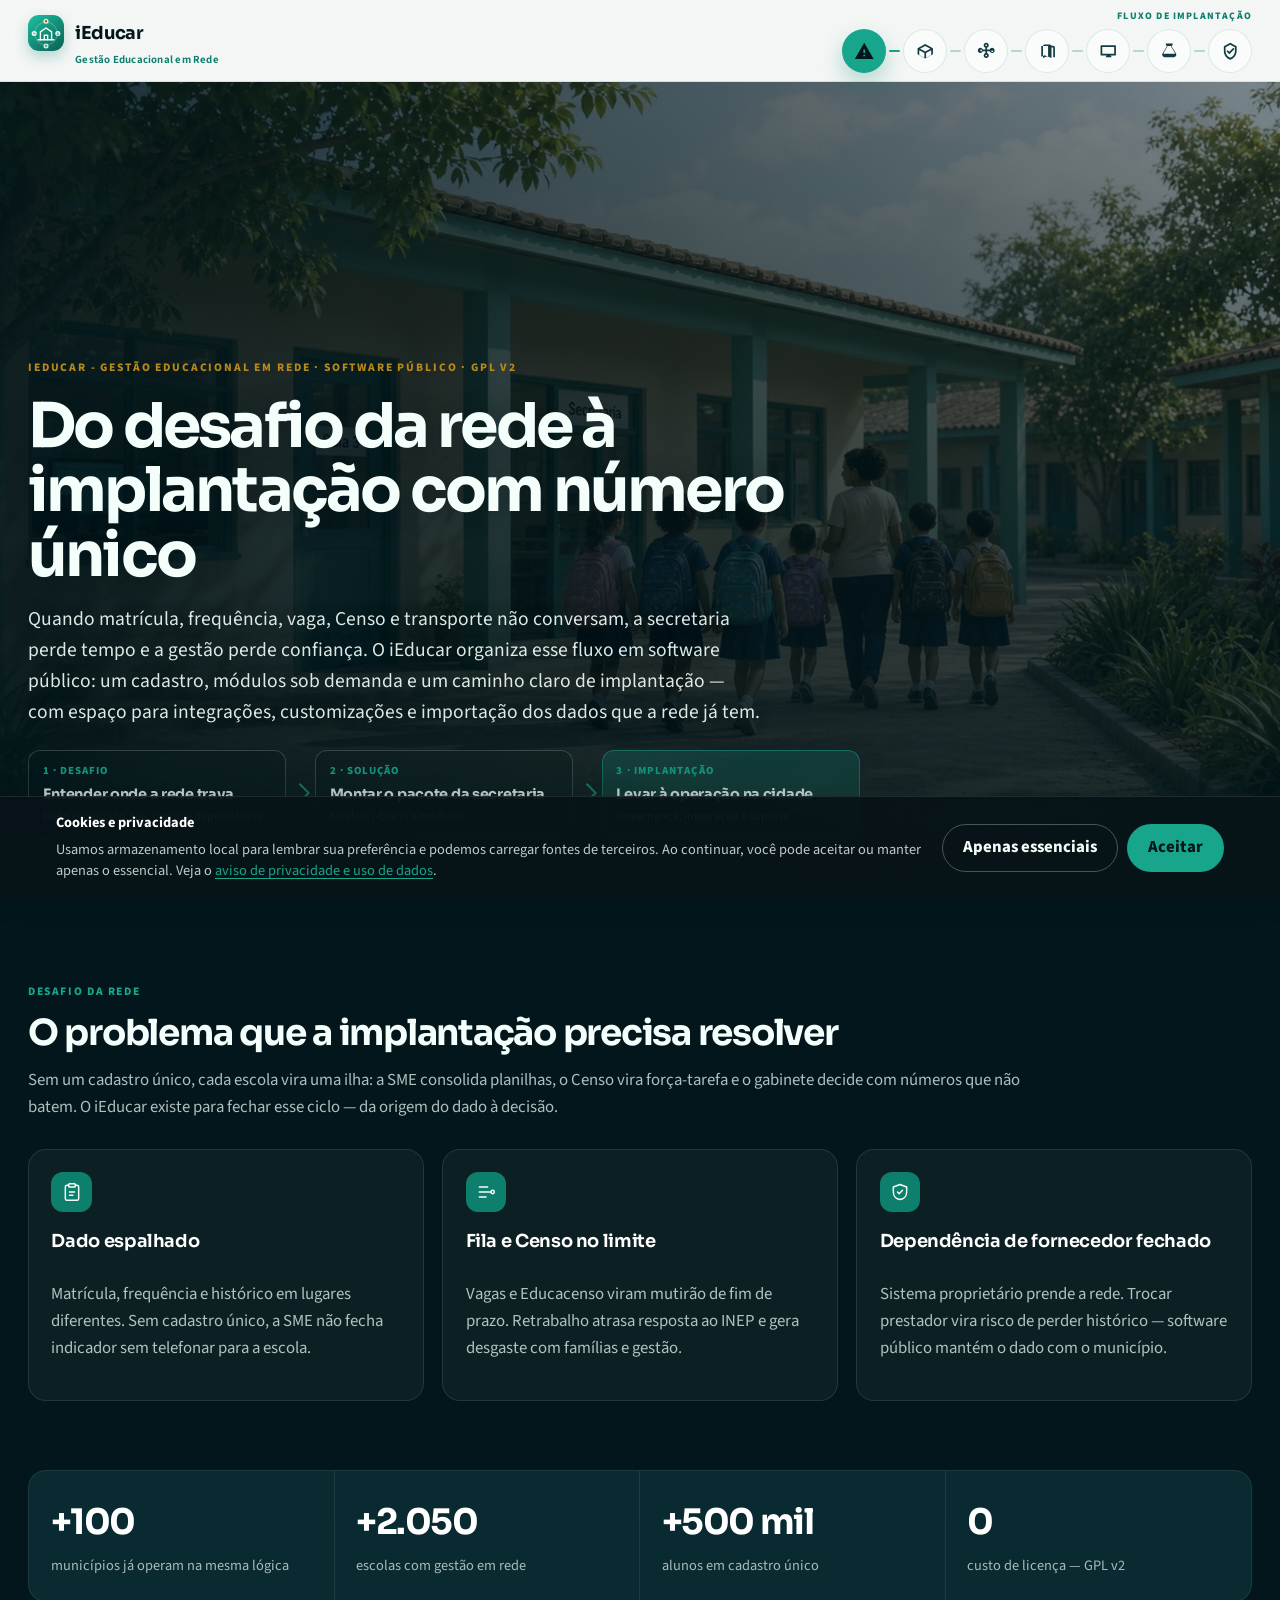
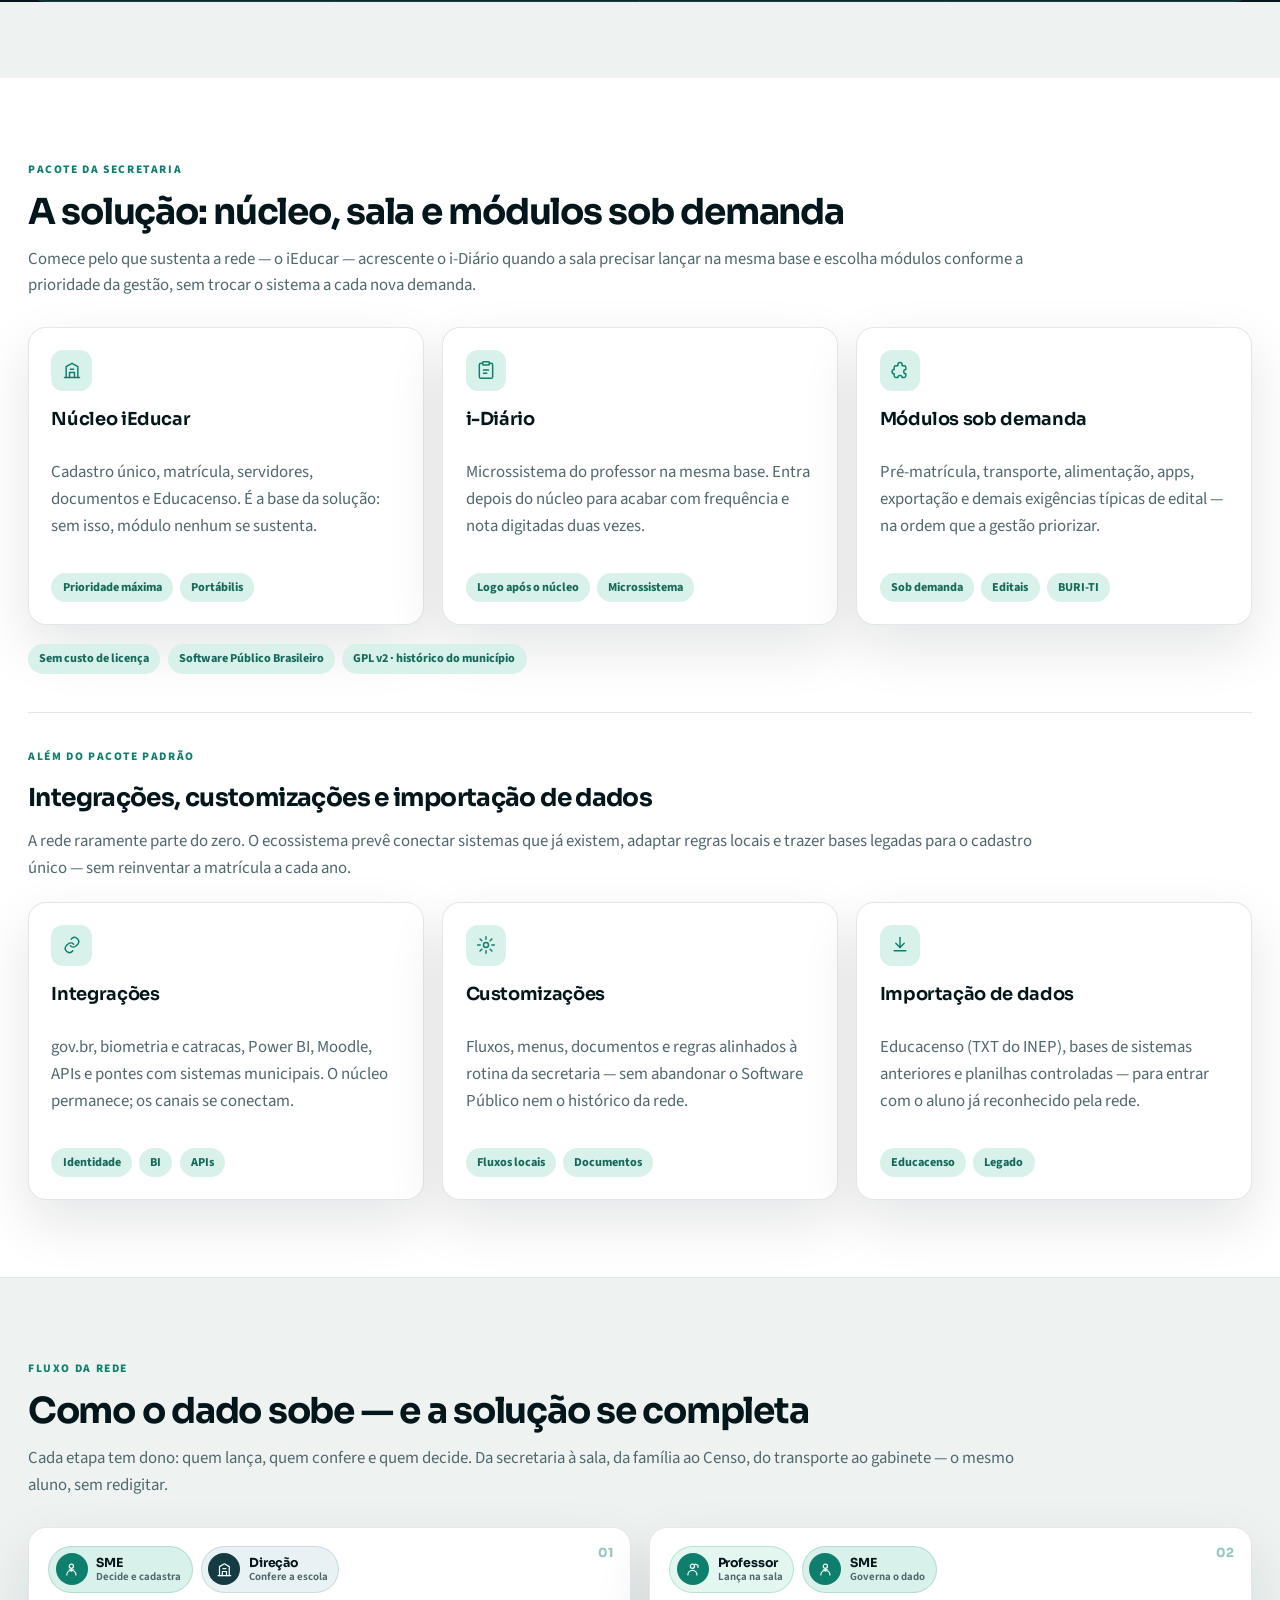
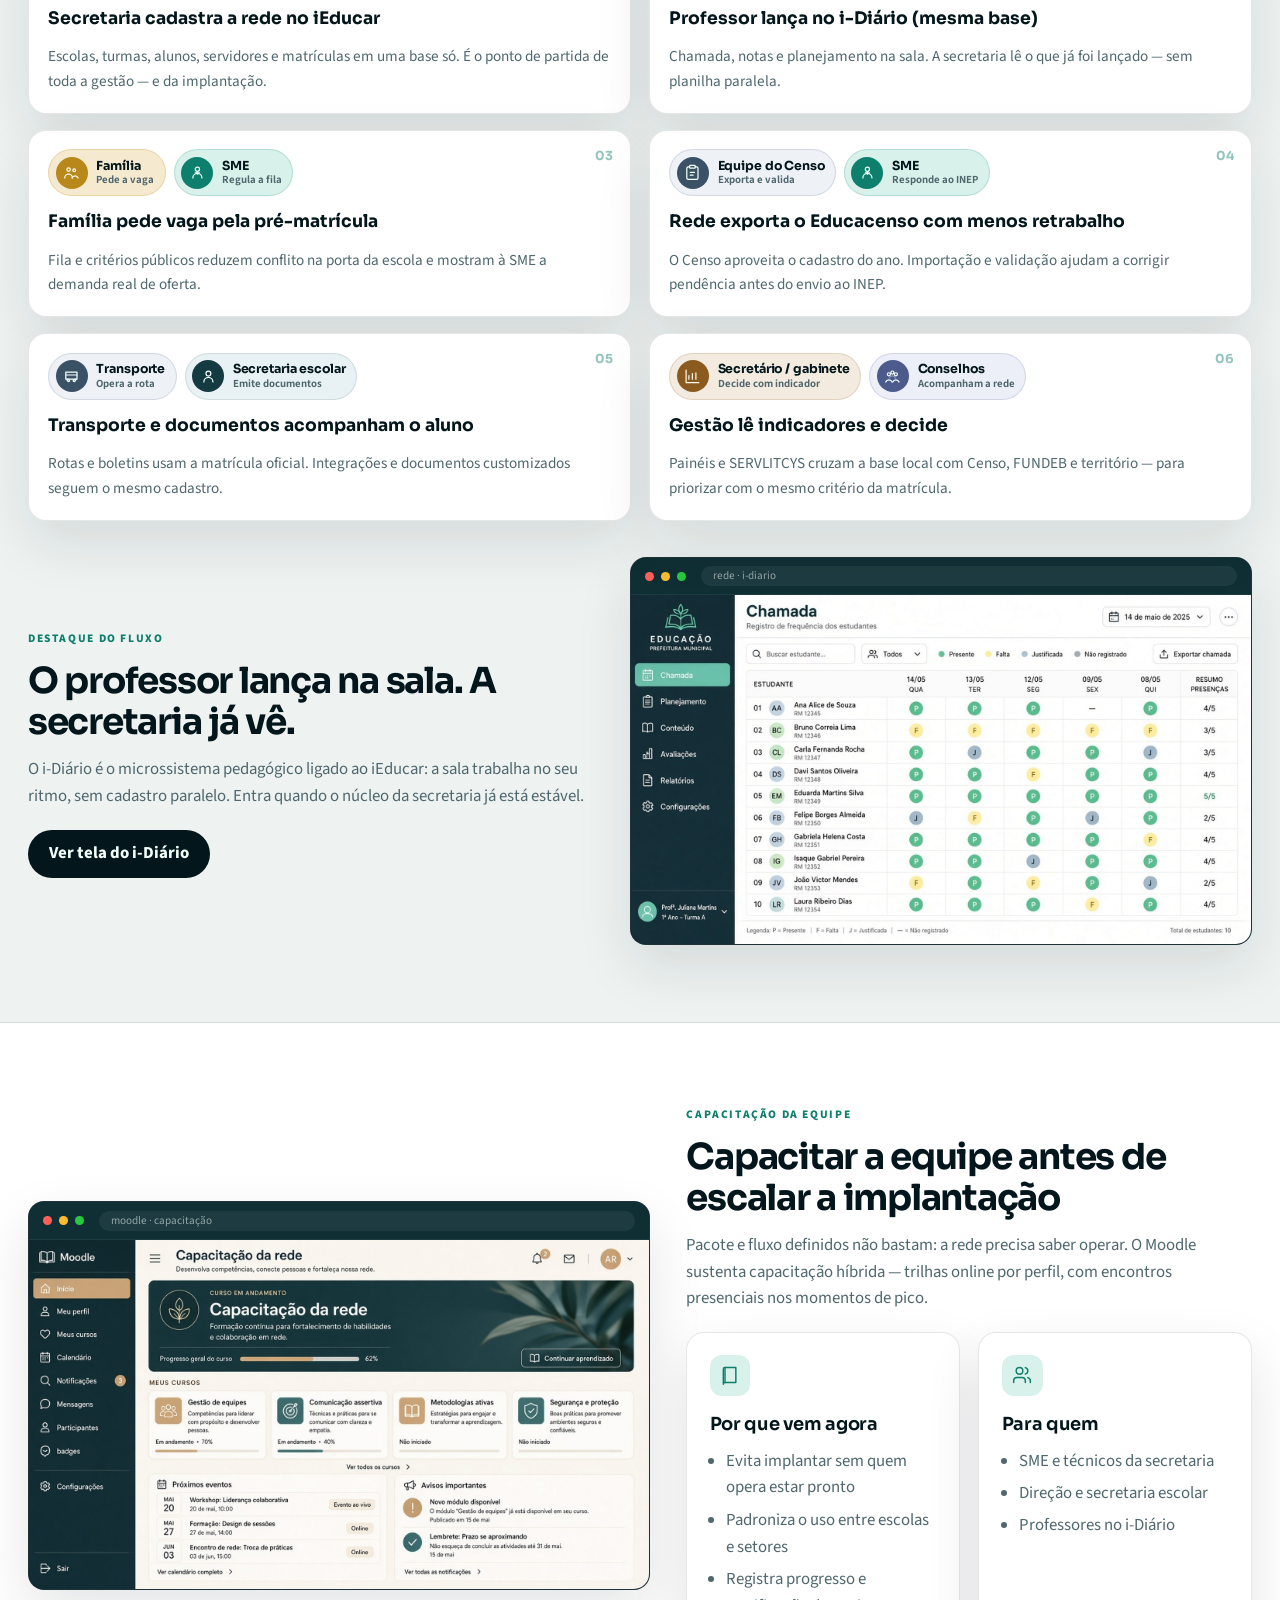
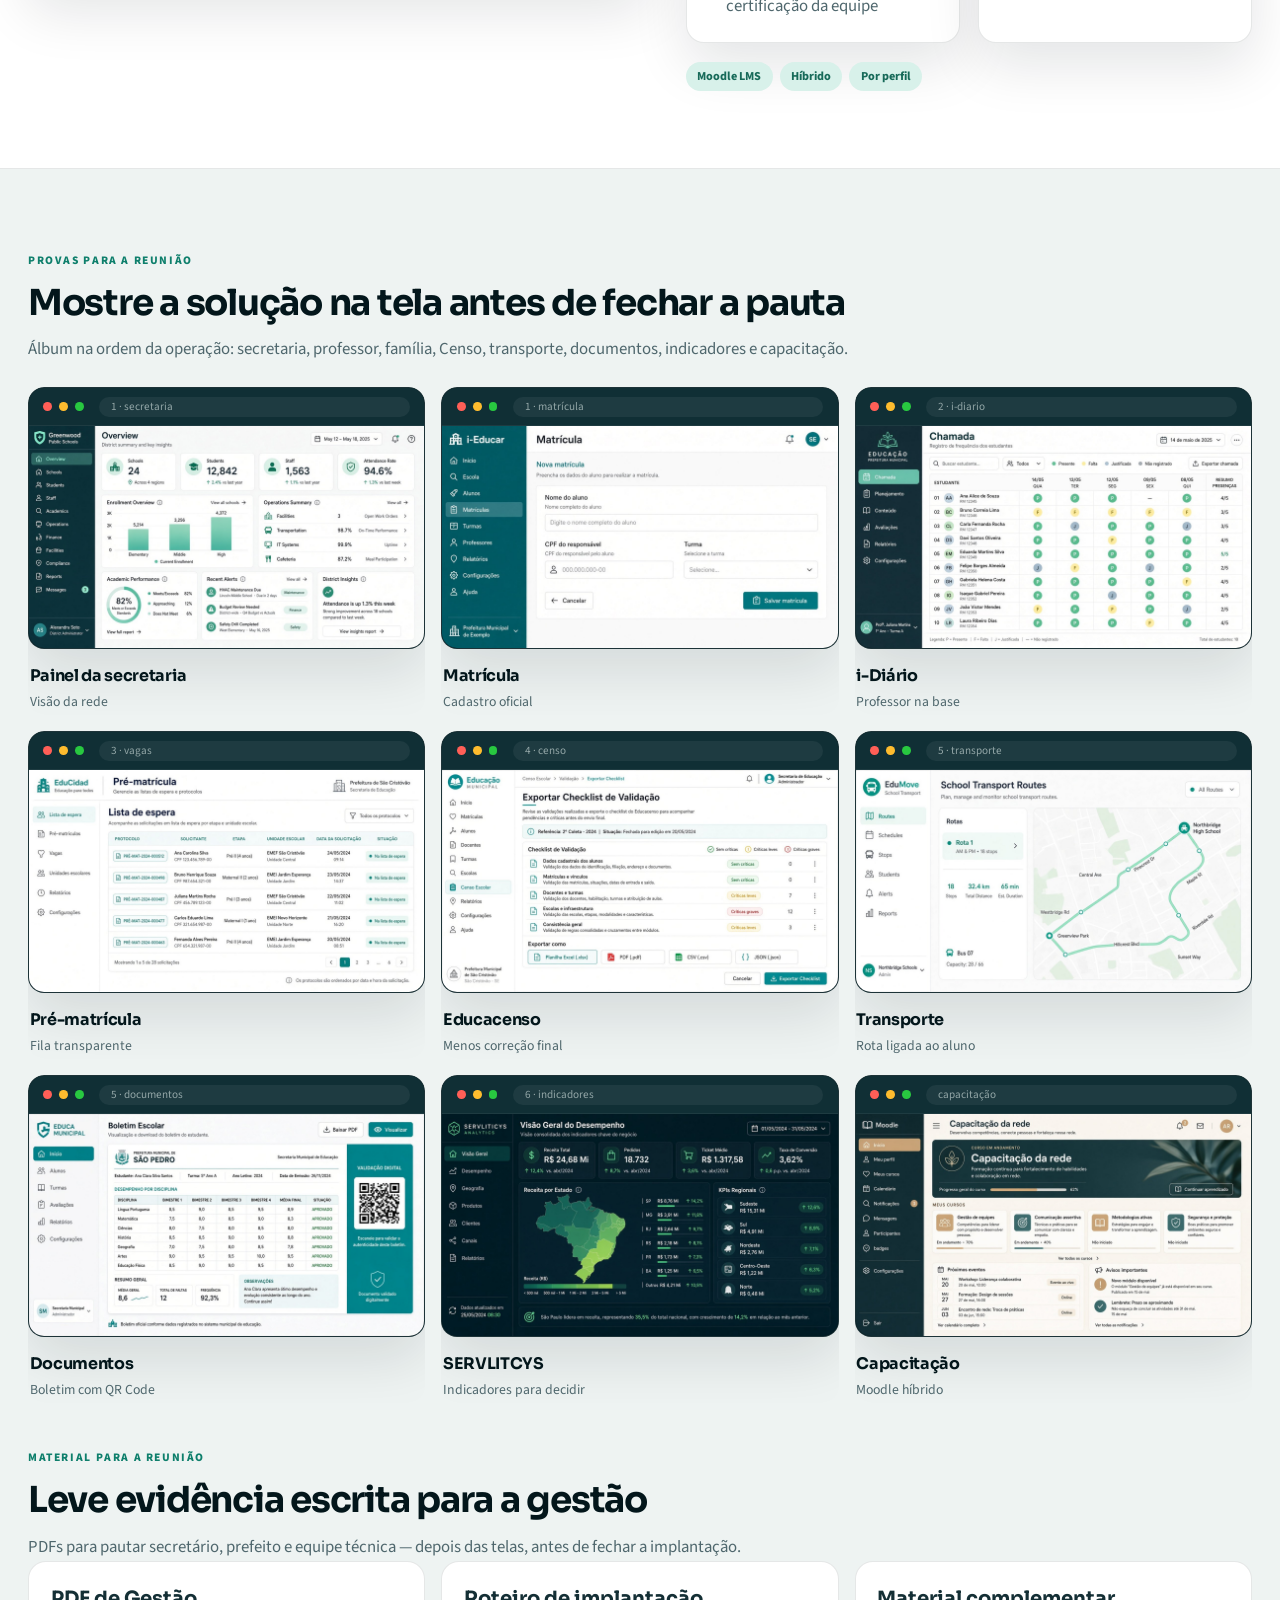
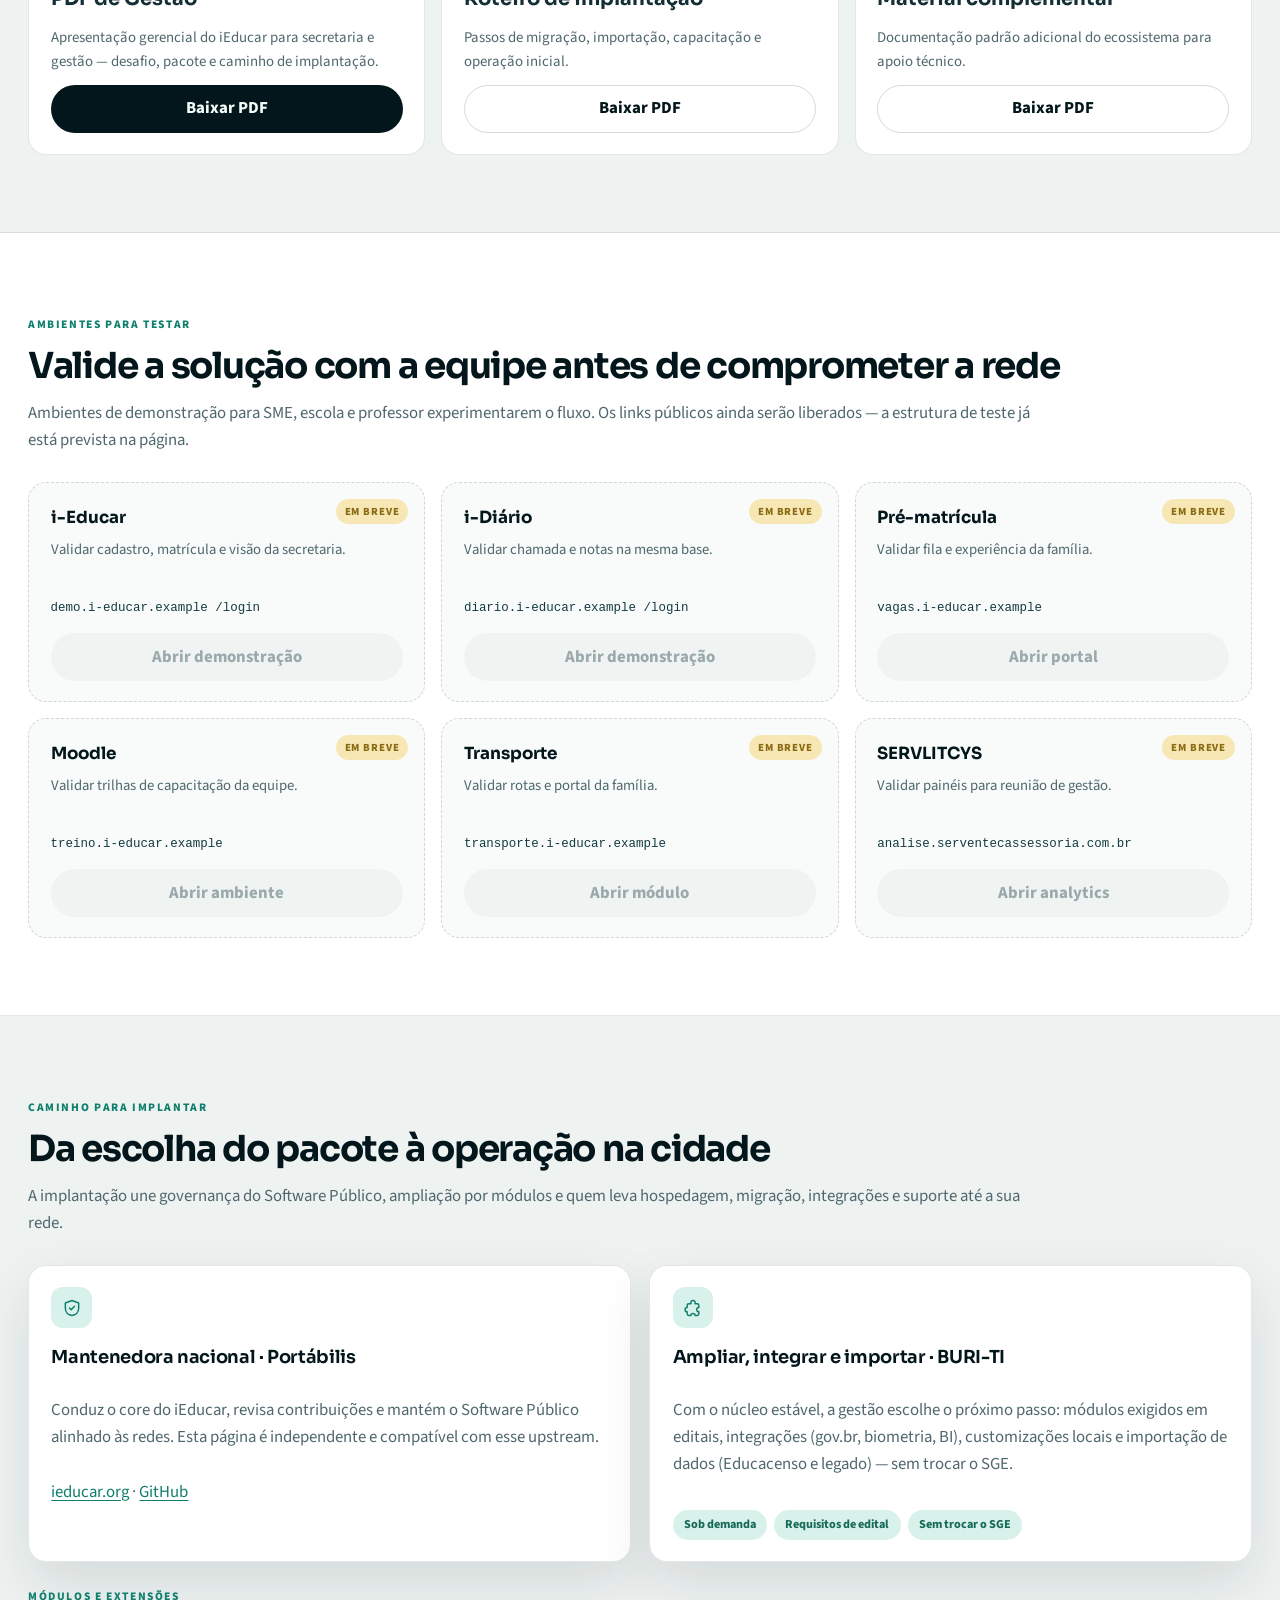
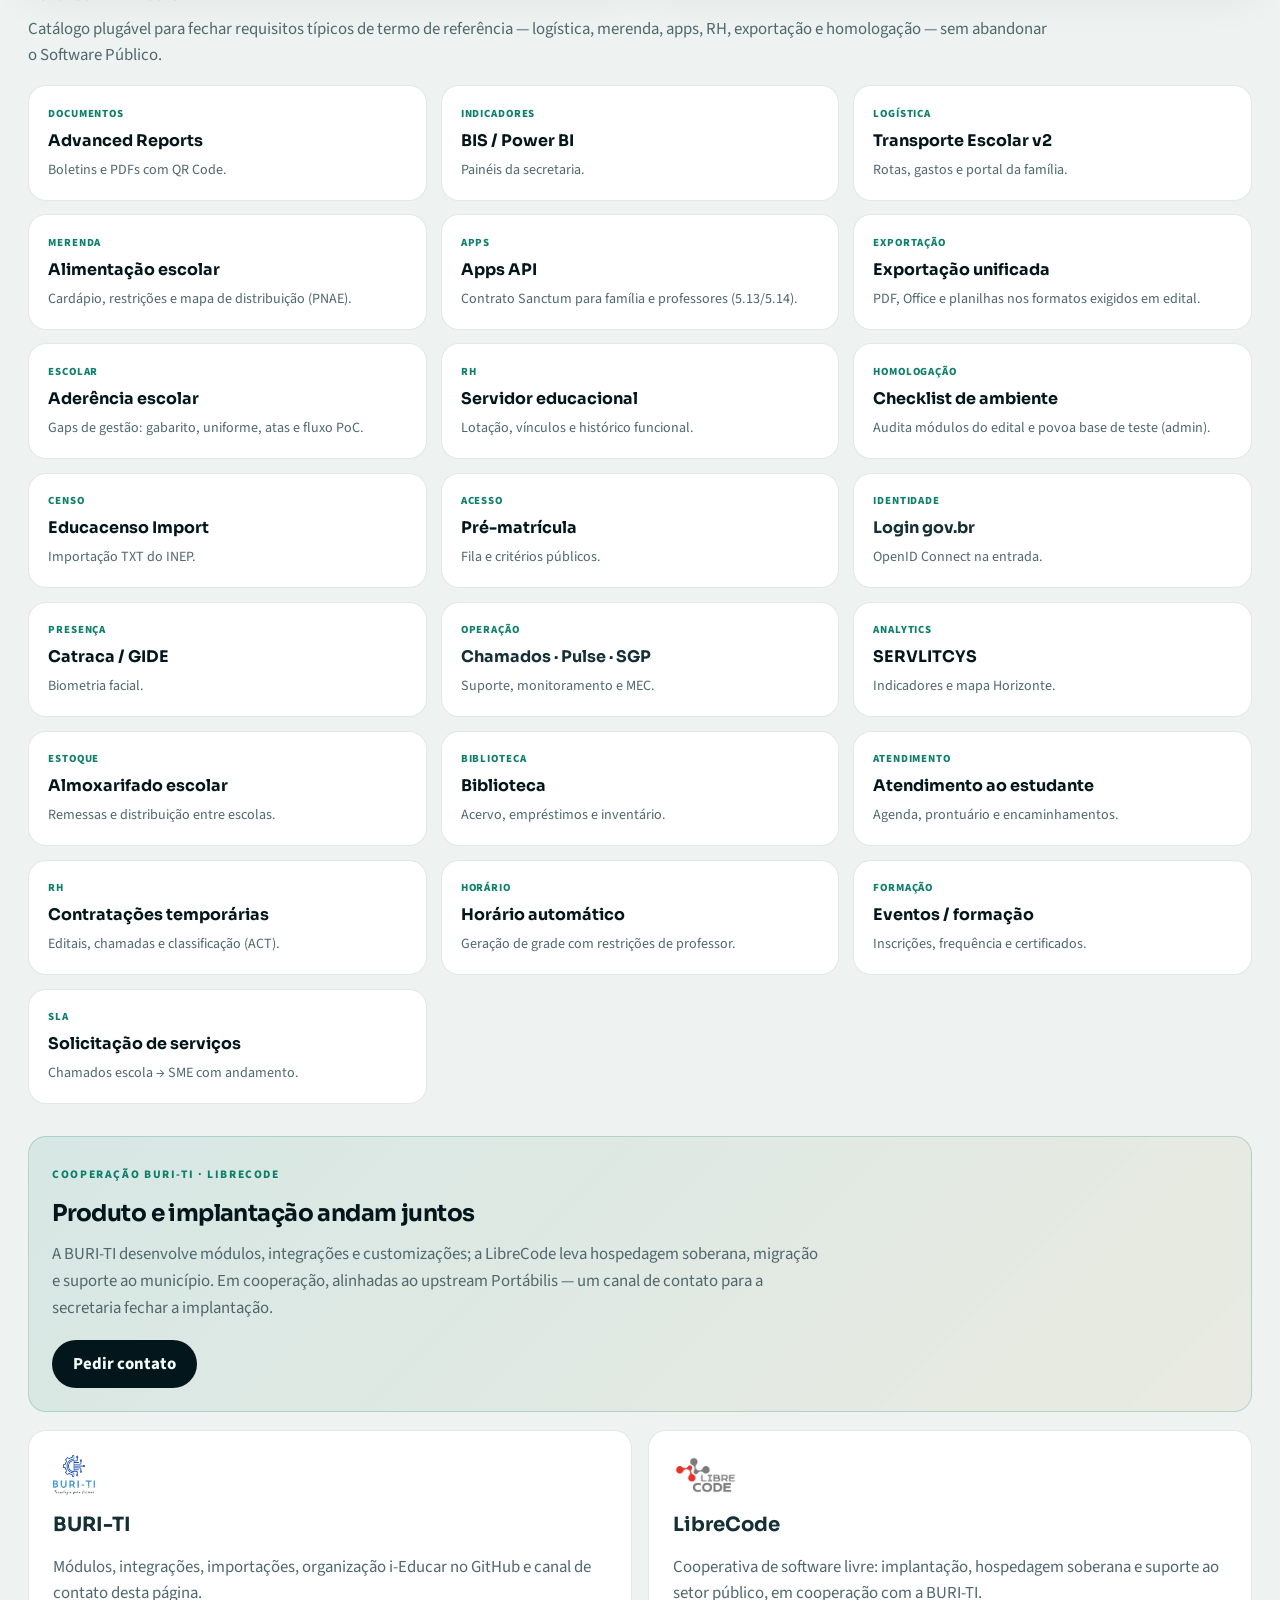
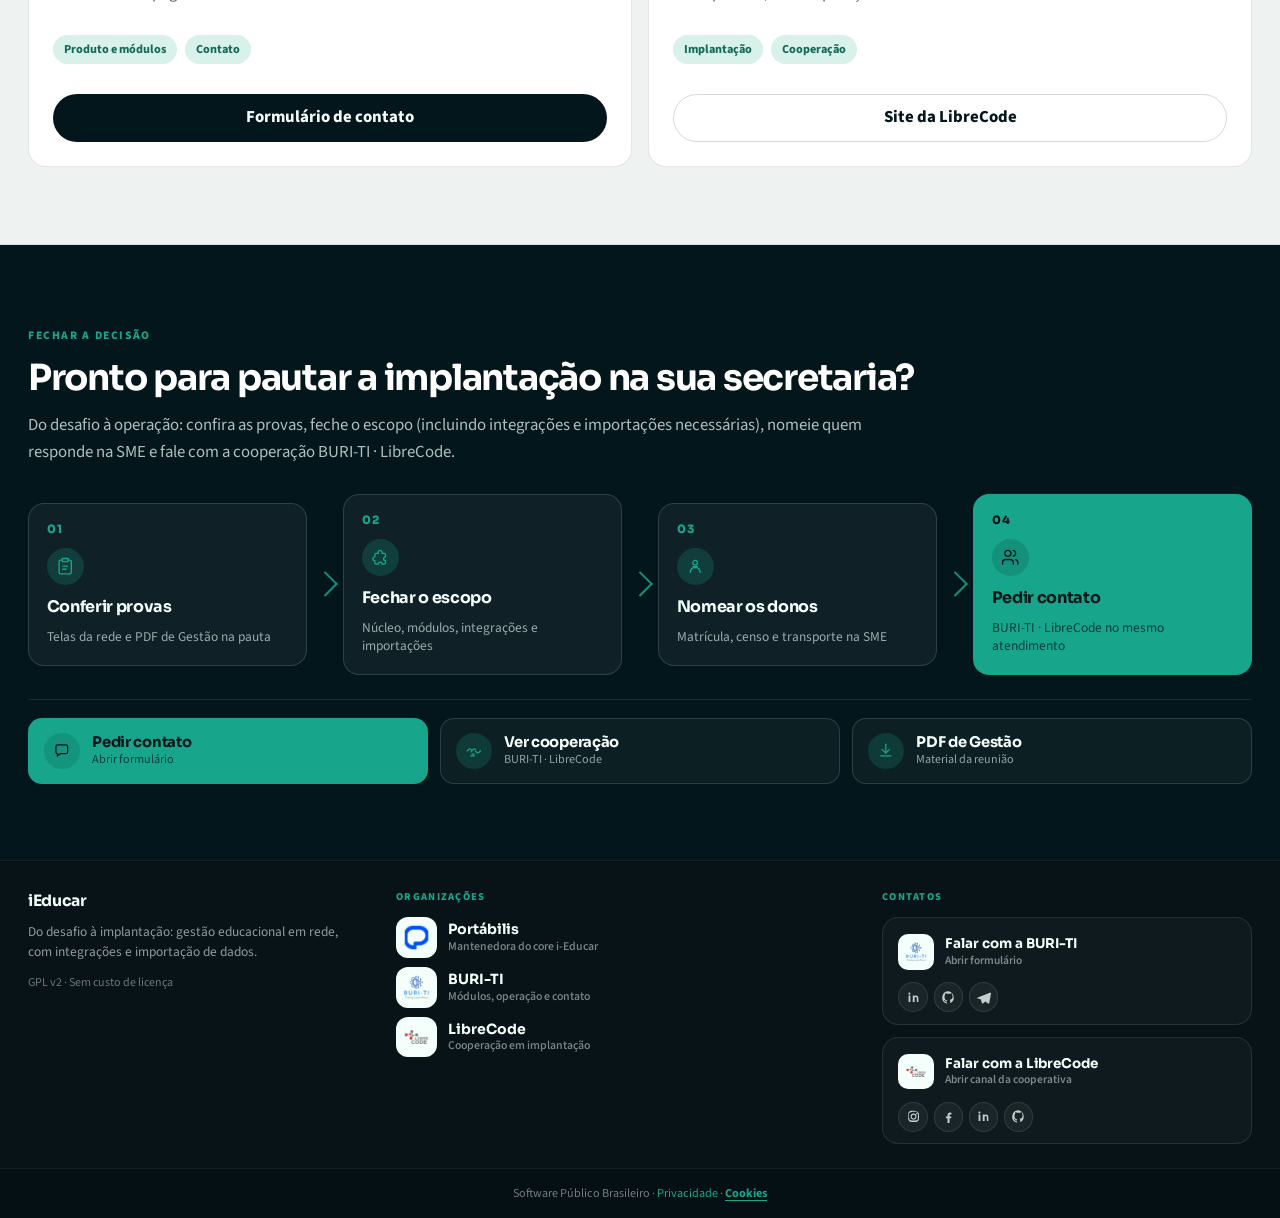
==== commit c3cc3345: "feat: ampliar catálogo de módulos sob demanda para editais Inclui alimentação, apps API, exportação," ====
--- a/index.html
+++ b/index.html
@@ -181,8 +181,8 @@
           <article class="card">
             <div class="card-ico" aria-hidden="true"><svg viewBox="0 0 24 24" fill="none" stroke="currentColor" stroke-width="1.75"><use href="assets/icons/sprite.svg#i-puzzle"></use></svg></div>
             <h3>Módulos sob demanda</h3>
-            <p>Pré-matrícula, transporte, relatórios, identidade, biometria e analytics — na ordem que a gestão priorizar.</p>
-            <div class="pill-row"><span class="pill">Sob demanda</span><span class="pill">BURI-TI</span></div>
+            <p>Pré-matrícula, transporte, alimentação, apps, exportação e demais exigências típicas de edital — na ordem que a gestão priorizar.</p>
+            <div class="pill-row"><span class="pill">Sob demanda</span><span class="pill">Editais</span><span class="pill">BURI-TI</span></div>
           </article>
         </div>
         <div class="pill-row" style="margin-top:1.2rem">
@@ -592,26 +592,45 @@
             <div class="card-ico" aria-hidden="true"><svg viewBox="0 0 24 24" fill="none" stroke="currentColor" stroke-width="1.75"><use href="assets/icons/sprite.svg#i-puzzle"></use></svg></div>
             <h3>Ampliar, integrar e importar · BURI-TI</h3>
             <p>
-              Com o núcleo estável, a gestão escolhe o próximo passo: novos módulos, integrações (gov.br, biometria, BI),
+              Com o núcleo estável, a gestão escolhe o próximo passo: módulos exigidos em editais, integrações (gov.br, biometria, BI),
               customizações locais e importação de dados (Educacenso e legado) — sem trocar o SGE.
             </p>
             <div class="pill-row">
               <span class="pill">Sob demanda</span>
+              <span class="pill">Requisitos de edital</span>
               <span class="pill">Sem trocar o SGE</span>
             </div>
           </article>
         </div>
 
+        <p class="kicker" style="margin:0 0 .6rem">Módulos e extensões</p>
+        <p class="lead" style="margin-bottom:1rem">
+          Catálogo plugável para fechar requisitos típicos de termo de referência — logística, merenda, apps, RH, exportação e homologação —
+          sem abandonar o Software Público.
+        </p>
         <div class="plugin-grid" id="plugins" style="margin-bottom:2rem">
           <article class="plugin"><span class="tag">Documentos</span><h3><a href="https://github.com/JaderGabriel/i-educar-advreport-package" rel="noopener noreferrer">Advanced Reports</a></h3><p>Boletins e PDFs com QR Code.</p></article>
           <article class="plugin"><span class="tag">Indicadores</span><h3><a href="https://github.com/JaderGabriel/i-educar-powerbi-package" rel="noopener noreferrer">BIS / Power BI</a></h3><p>Painéis da secretaria.</p></article>
-          <article class="plugin"><span class="tag">Logística</span><h3>Transporte Escolar v2</h3><p>Rotas e portal da família.</p></article>
-          <article class="plugin"><span class="tag">Censo</span><h3><a href="https://github.com/JaderGabriel/i-educar-educacenso-import-package" rel="noopener noreferrer">Educacenso Import</a></h3><p>Importação TXT do INEP.</p></article>
+          <article class="plugin"><span class="tag">Logística</span><h3><a href="https://github.com/i-Educar/i-educar-transporte-escolar-v2-package" rel="noopener noreferrer">Transporte Escolar v2</a></h3><p>Rotas, gastos e portal da família.</p></article>
+          <article class="plugin"><span class="tag">Merenda</span><h3><a href="https://github.com/i-Educar/i-educar-alimentacao-escolar-package" rel="noopener noreferrer">Alimentação escolar</a></h3><p>Cardápio, restrições e mapa de distribuição (PNAE).</p></article>
+          <article class="plugin"><span class="tag">Apps</span><h3><a href="https://github.com/i-Educar/i-educar-apps-api-package" rel="noopener noreferrer">Apps API</a></h3><p>Contrato Sanctum para família e professores (5.13/5.14).</p></article>
+          <article class="plugin"><span class="tag">Exportação</span><h3><a href="https://github.com/i-Educar/i-educar-exportacao-unificada-package" rel="noopener noreferrer">Exportação unificada</a></h3><p>PDF, Office e planilhas nos formatos exigidos em edital.</p></article>
+          <article class="plugin"><span class="tag">Escolar</span><h3><a href="https://github.com/i-Educar/i-educar-escolar-aderencia-package" rel="noopener noreferrer">Aderência escolar</a></h3><p>Gaps de gestão: gabarito, uniforme, atas e fluxo PoC.</p></article>
+          <article class="plugin"><span class="tag">RH</span><h3><a href="https://github.com/i-Educar/i-educar-servidor-educacional-package" rel="noopener noreferrer">Servidor educacional</a></h3><p>Lotação, vínculos e histórico funcional.</p></article>
+          <article class="plugin"><span class="tag">Homologação</span><h3><a href="https://github.com/i-Educar/i-educar-laguna-ambiente-package" rel="noopener noreferrer">Checklist de ambiente</a></h3><p>Audita módulos do edital e povoa base de teste (admin).</p></article>
+          <article class="plugin"><span class="tag">Censo</span><h3><a href="https://github.com/i-Educar/i-educar-educacenso-import-package" rel="noopener noreferrer">Educacenso Import</a></h3><p>Importação TXT do INEP.</p></article>
           <article class="plugin"><span class="tag">Acesso</span><h3><a href="https://github.com/JaderGabriel/pre-matricula-digital" rel="noopener noreferrer">Pré-matrícula</a></h3><p>Fila e critérios públicos.</p></article>
           <article class="plugin"><span class="tag">Identidade</span><h3>Login gov.br</h3><p>OpenID Connect na entrada.</p></article>
           <article class="plugin"><span class="tag">Presença</span><h3><a href="https://github.com/JaderGabriel/i-educar-catraca-frequencia-package" rel="noopener noreferrer">Catraca / GIDE</a></h3><p>Biometria facial.</p></article>
           <article class="plugin"><span class="tag">Operação</span><h3>Chamados · Pulse · SGP</h3><p>Suporte, monitoramento e MEC.</p></article>
           <article class="plugin"><span class="tag">Analytics</span><h3><a href="https://github.com/JaderGabriel/serventec-servlitcys" rel="noopener noreferrer">SERVLITCYS</a></h3><p>Indicadores e mapa Horizonte.</p></article>
+          <article class="plugin"><span class="tag">Estoque</span><h3><a href="https://github.com/i-Educar/i-educar-almoxarifado-escolar-package" rel="noopener noreferrer">Almoxarifado escolar</a></h3><p>Remessas e distribuição entre escolas.</p></article>
+          <article class="plugin"><span class="tag">Biblioteca</span><h3><a href="https://github.com/i-Educar/i-educar-biblioteca-package" rel="noopener noreferrer">Biblioteca</a></h3><p>Acervo, empréstimos e inventário.</p></article>
+          <article class="plugin"><span class="tag">Atendimento</span><h3><a href="https://github.com/i-Educar/i-educar-atendimento-estudante-package" rel="noopener noreferrer">Atendimento ao estudante</a></h3><p>Agenda, prontuário e encaminhamentos.</p></article>
+          <article class="plugin"><span class="tag">RH</span><h3><a href="https://github.com/i-Educar/i-educar-contratacoes-temporarias-package" rel="noopener noreferrer">Contratações temporárias</a></h3><p>Editais, chamadas e classificação (ACT).</p></article>
+          <article class="plugin"><span class="tag">Horário</span><h3><a href="https://github.com/i-Educar/i-educar-horario-automatico-package" rel="noopener noreferrer">Horário automático</a></h3><p>Geração de grade com restrições de professor.</p></article>
+          <article class="plugin"><span class="tag">Formação</span><h3><a href="https://github.com/i-Educar/i-educar-eventos-formacao-package" rel="noopener noreferrer">Eventos / formação</a></h3><p>Inscrições, frequência e certificados.</p></article>
+          <article class="plugin"><span class="tag">SLA</span><h3><a href="https://github.com/i-Educar/i-educar-solicitacao-servicos-package" rel="noopener noreferrer">Solicitação de serviços</a></h3><p>Chamados escola → SME com andamento.</p></article>
         </div>
 
         <div class="coop" id="equipe">
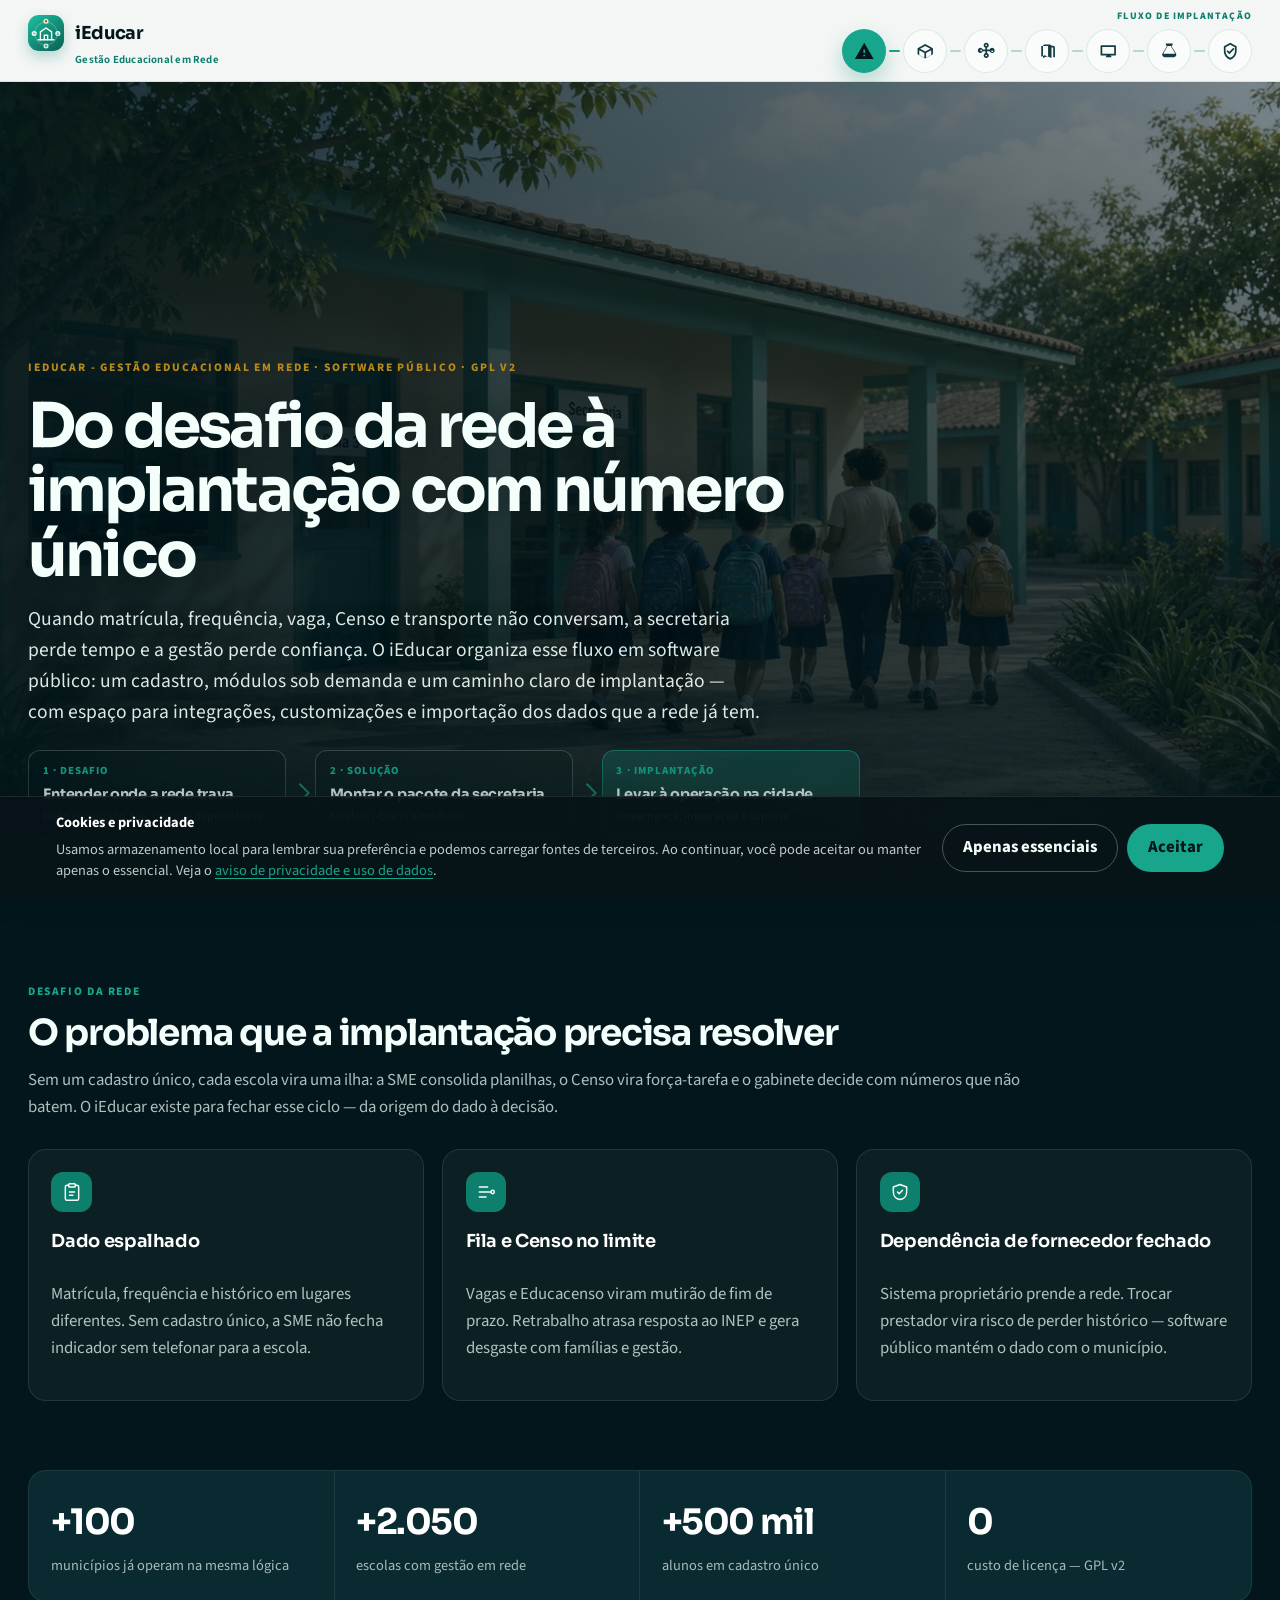
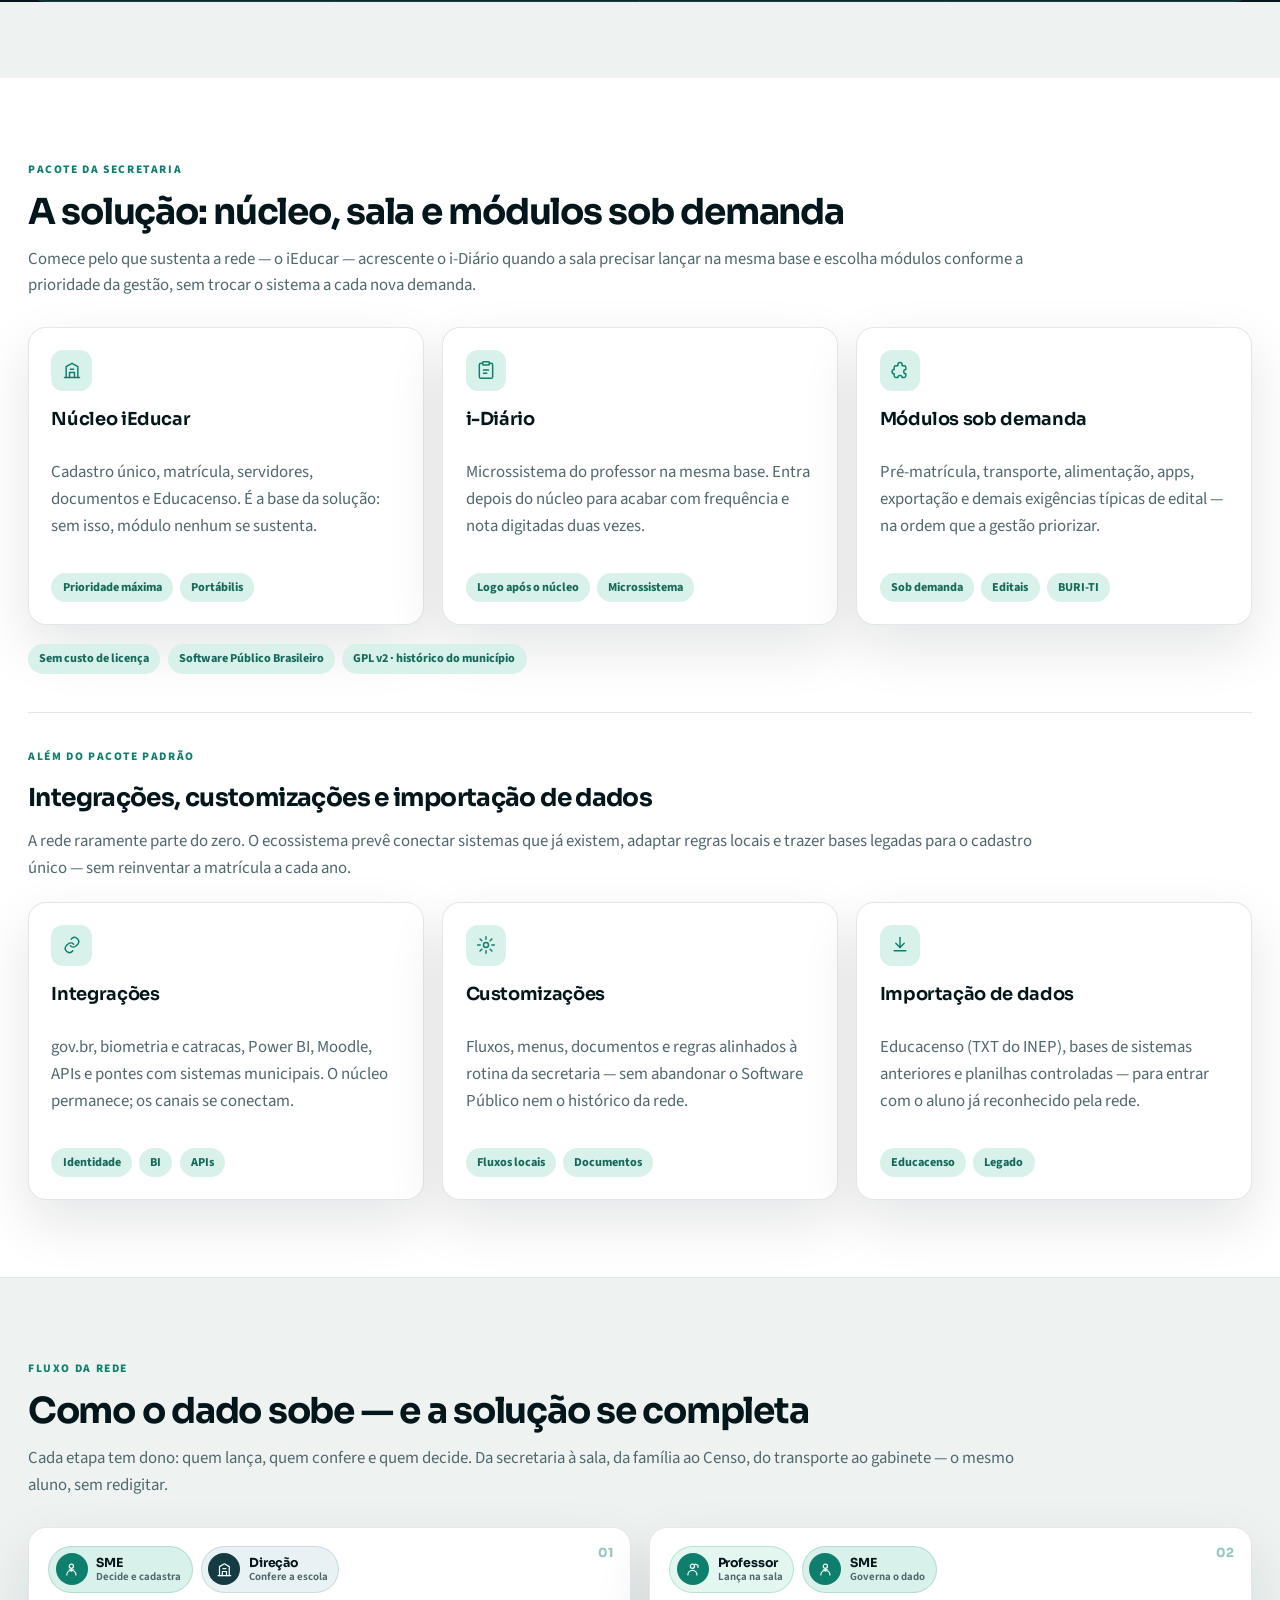
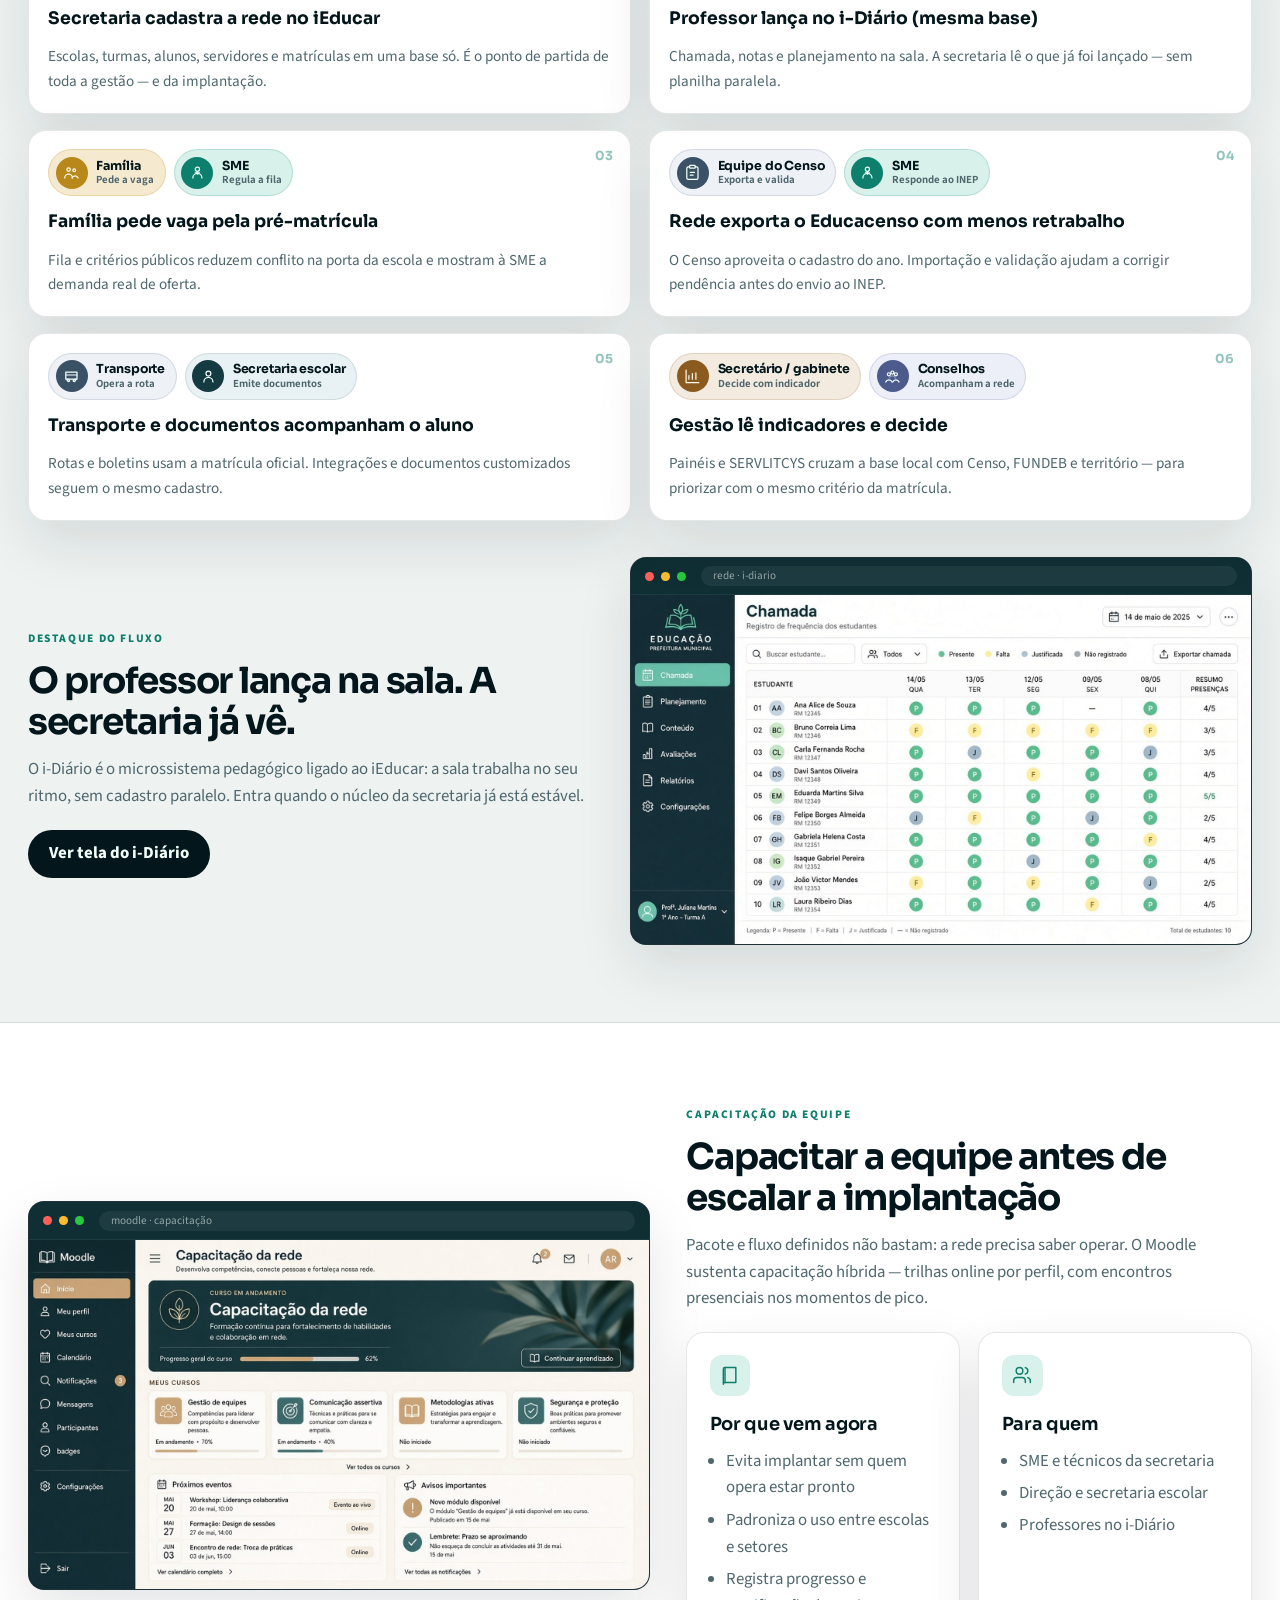
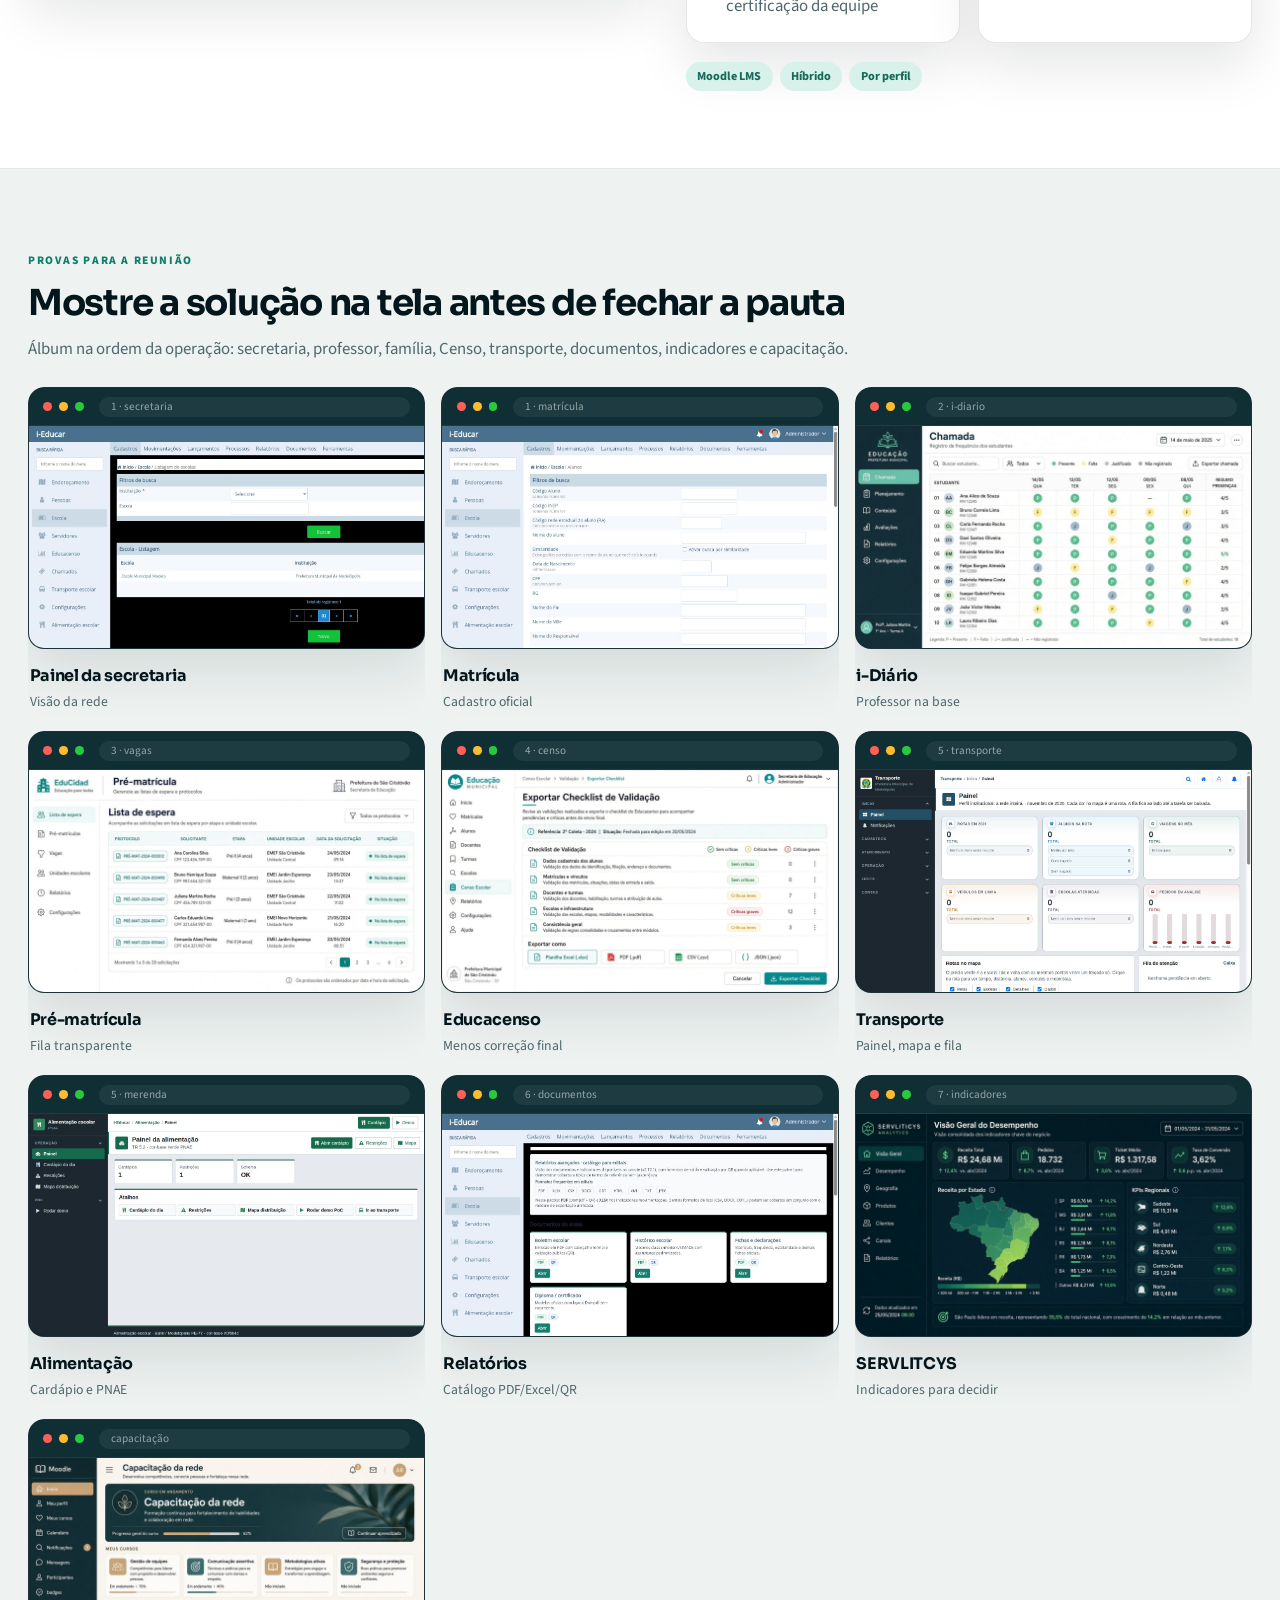
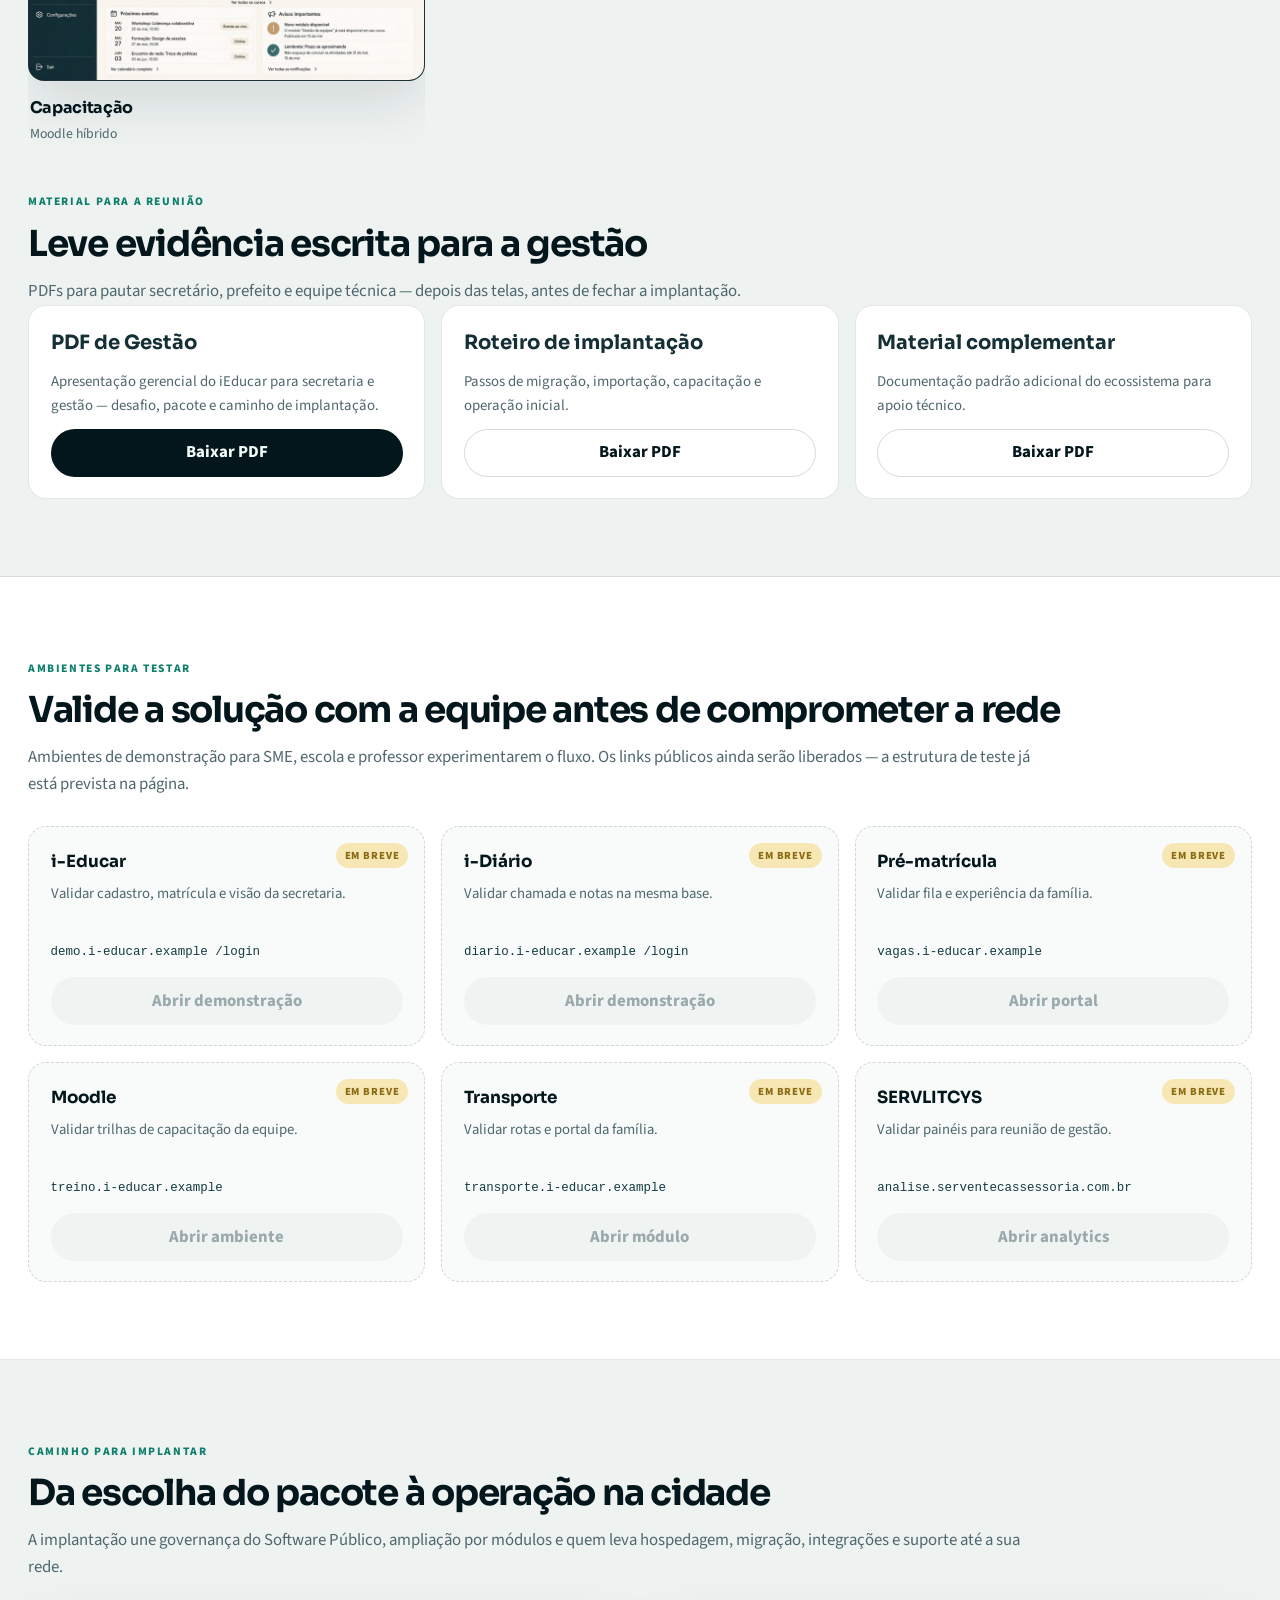
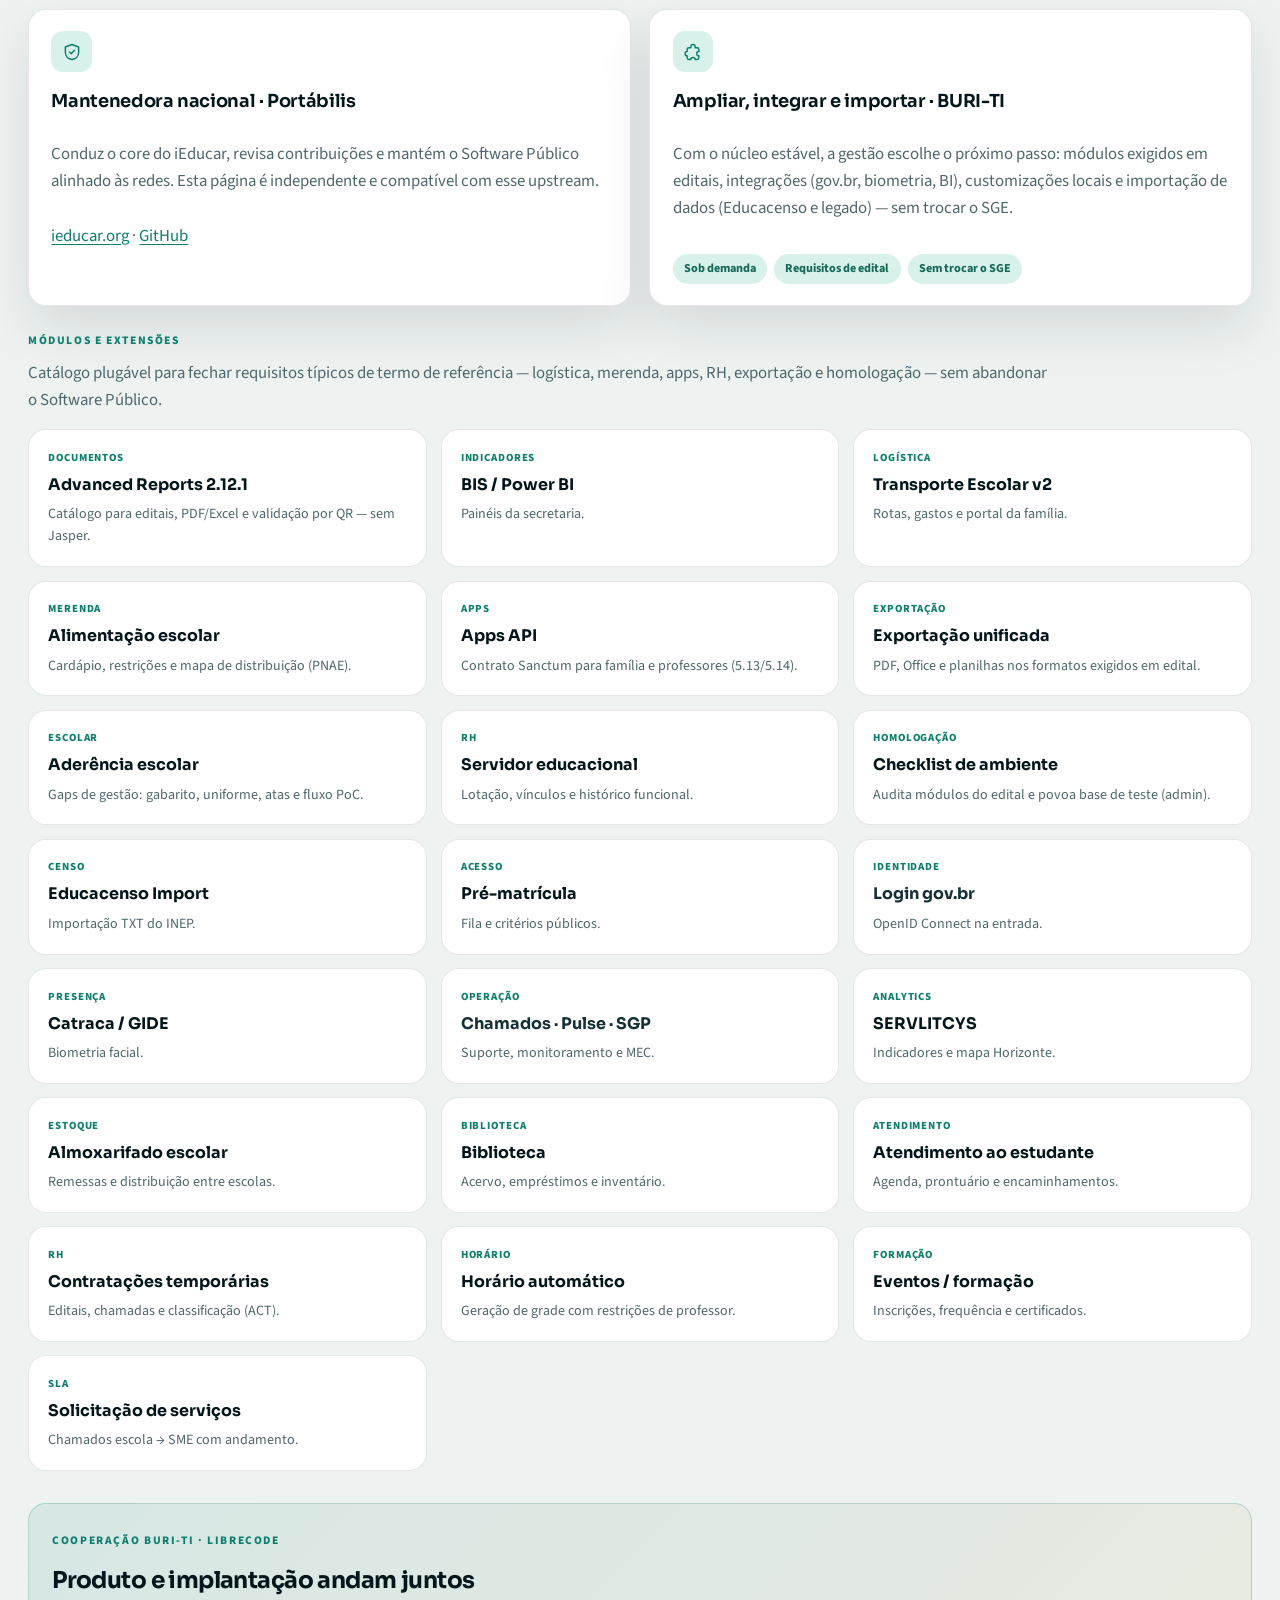
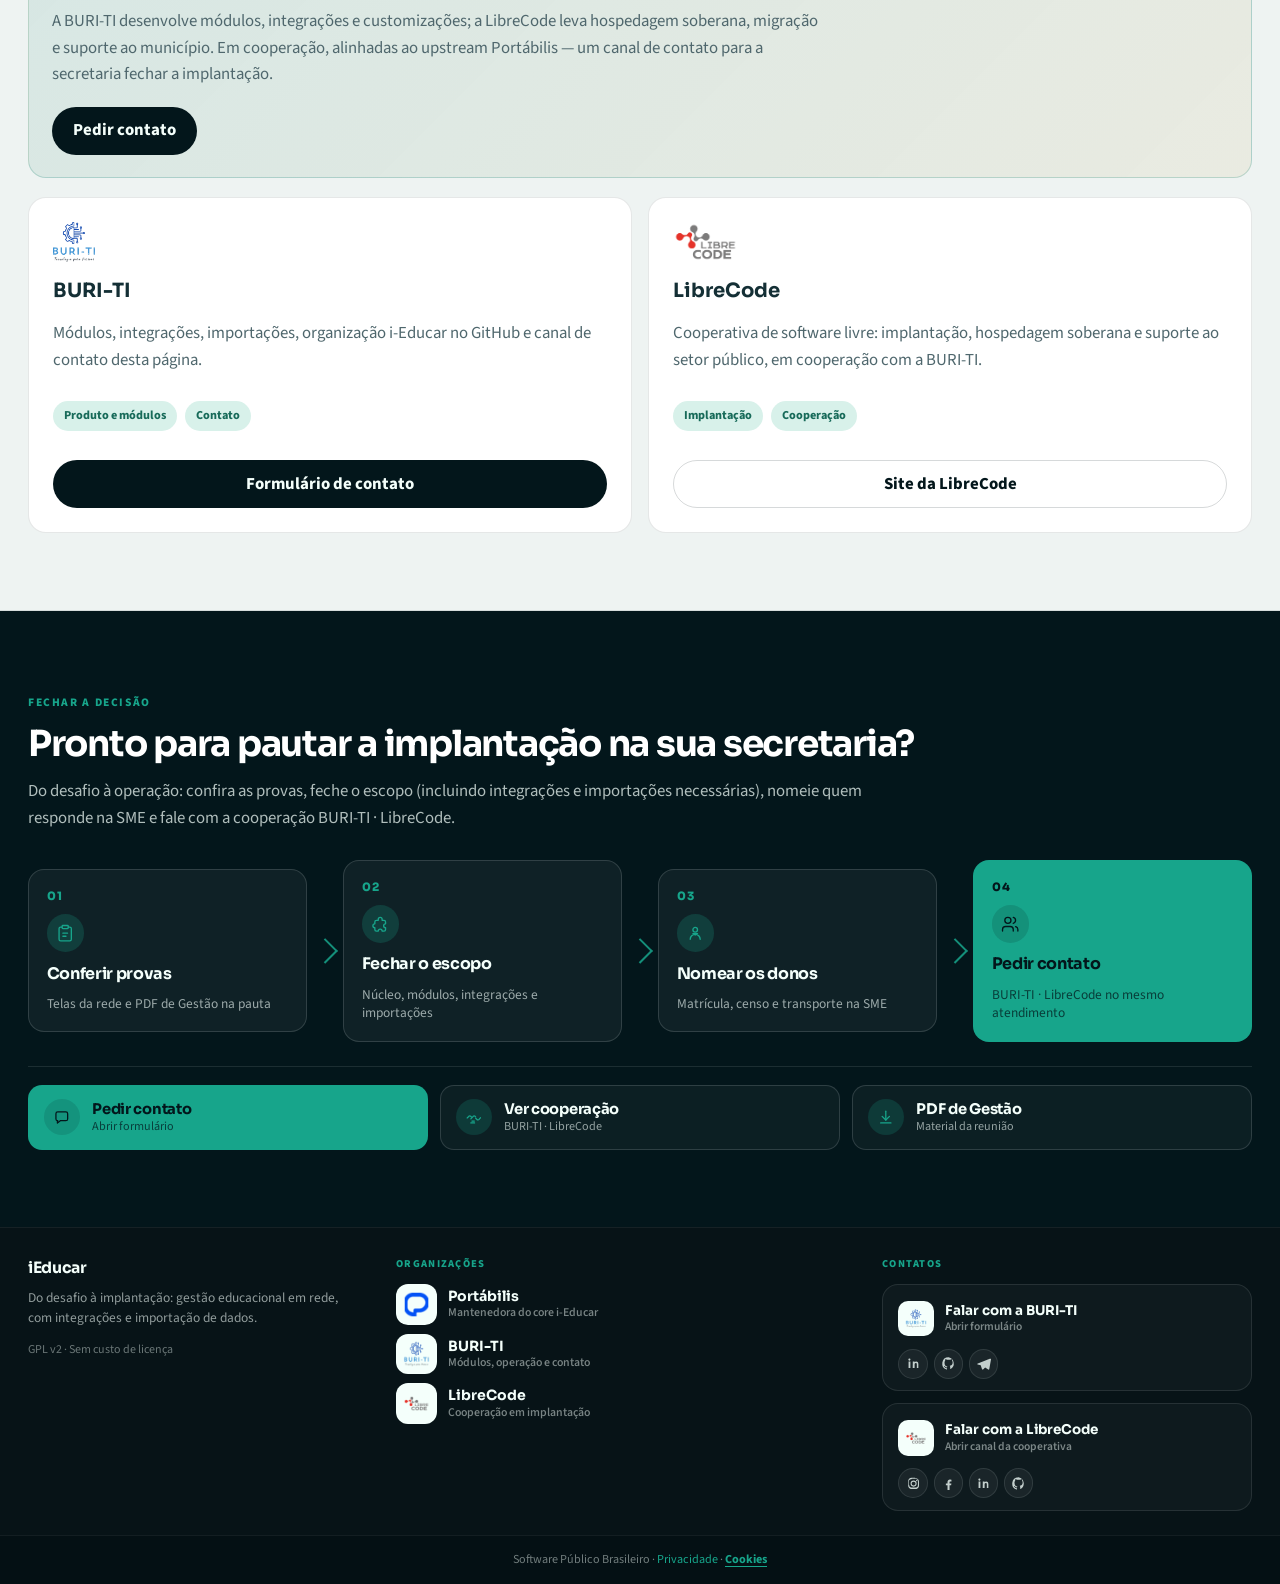
==== commit 234fc7ef: "Atualiza prints fiéis ao código e destaca Advanced Reports 2.12.1 Inclui alimentação no álbum, troca" ====
--- a/index.html
+++ b/index.html
@@ -459,23 +459,30 @@
               <div class="device-bar" aria-hidden="true"><i></i><i></i><i></i><span>5 · transporte</span></div>
               <div class="device-screen"><img src="assets/img/tela-transporte.jpg" alt="Transporte" width="1600" height="900" loading="lazy"></div>
             </div>
-            <div class="meta"><strong>Transporte</strong><span>Rota ligada ao aluno</span></div>
+            <div class="meta"><strong>Transporte</strong><span>Painel, mapa e fila</span></div>
           </button>
           <button type="button" class="album-item" data-album-index="6">
             <div class="device">
-              <div class="device-bar" aria-hidden="true"><i></i><i></i><i></i><span>5 · documentos</span></div>
-              <div class="device-screen"><img src="assets/img/tela-relatorios.jpg" alt="Documentos" width="1600" height="900" loading="lazy"></div>
-            </div>
-            <div class="meta"><strong>Documentos</strong><span>Boletim com QR Code</span></div>
+              <div class="device-bar" aria-hidden="true"><i></i><i></i><i></i><span>5 · merenda</span></div>
+              <div class="device-screen"><img src="assets/img/tela-alimentacao.jpg" alt="Alimentação escolar" width="1600" height="900" loading="lazy"></div>
+            </div>
+            <div class="meta"><strong>Alimentação</strong><span>Cardápio e PNAE</span></div>
           </button>
           <button type="button" class="album-item" data-album-index="7">
             <div class="device">
-              <div class="device-bar" aria-hidden="true"><i></i><i></i><i></i><span>6 · indicadores</span></div>
+              <div class="device-bar" aria-hidden="true"><i></i><i></i><i></i><span>6 · documentos</span></div>
+              <div class="device-screen"><img src="assets/img/tela-relatorios.jpg" alt="Relatórios avançados" width="1600" height="900" loading="lazy"></div>
+            </div>
+            <div class="meta"><strong>Relatórios</strong><span>Catálogo PDF/Excel/QR</span></div>
+          </button>
+          <button type="button" class="album-item" data-album-index="8">
+            <div class="device">
+              <div class="device-bar" aria-hidden="true"><i></i><i></i><i></i><span>7 · indicadores</span></div>
               <div class="device-screen"><img src="assets/img/tela-servlitcys.jpg" alt="SERVLITCYS" width="1600" height="900" loading="lazy"></div>
             </div>
             <div class="meta"><strong>SERVLITCYS</strong><span>Indicadores para decidir</span></div>
           </button>
-          <button type="button" class="album-item" data-album-index="8">
+          <button type="button" class="album-item" data-album-index="9">
             <div class="device">
               <div class="device-bar" aria-hidden="true"><i></i><i></i><i></i><span>capacitação</span></div>
               <div class="device-screen"><img src="assets/img/tela-moodle.jpg" alt="Moodle" width="1600" height="900" loading="lazy"></div>
@@ -609,7 +616,7 @@
           sem abandonar o Software Público.
         </p>
         <div class="plugin-grid" id="plugins" style="margin-bottom:2rem">
-          <article class="plugin"><span class="tag">Documentos</span><h3><a href="https://github.com/JaderGabriel/i-educar-advreport-package" rel="noopener noreferrer">Advanced Reports</a></h3><p>Boletins e PDFs com QR Code.</p></article>
+          <article class="plugin"><span class="tag">Documentos</span><h3><a href="https://github.com/i-Educar/i-educar-advreport-package" rel="noopener noreferrer">Advanced Reports 2.12.1</a></h3><p>Catálogo para editais, PDF/Excel e validação por QR — sem Jasper.</p></article>
           <article class="plugin"><span class="tag">Indicadores</span><h3><a href="https://github.com/JaderGabriel/i-educar-powerbi-package" rel="noopener noreferrer">BIS / Power BI</a></h3><p>Painéis da secretaria.</p></article>
           <article class="plugin"><span class="tag">Logística</span><h3><a href="https://github.com/i-Educar/i-educar-transporte-escolar-v2-package" rel="noopener noreferrer">Transporte Escolar v2</a></h3><p>Rotas, gastos e portal da família.</p></article>
           <article class="plugin"><span class="tag">Merenda</span><h3><a href="https://github.com/i-Educar/i-educar-alimentacao-escolar-package" rel="noopener noreferrer">Alimentação escolar</a></h3><p>Cardápio, restrições e mapa de distribuição (PNAE).</p></article>
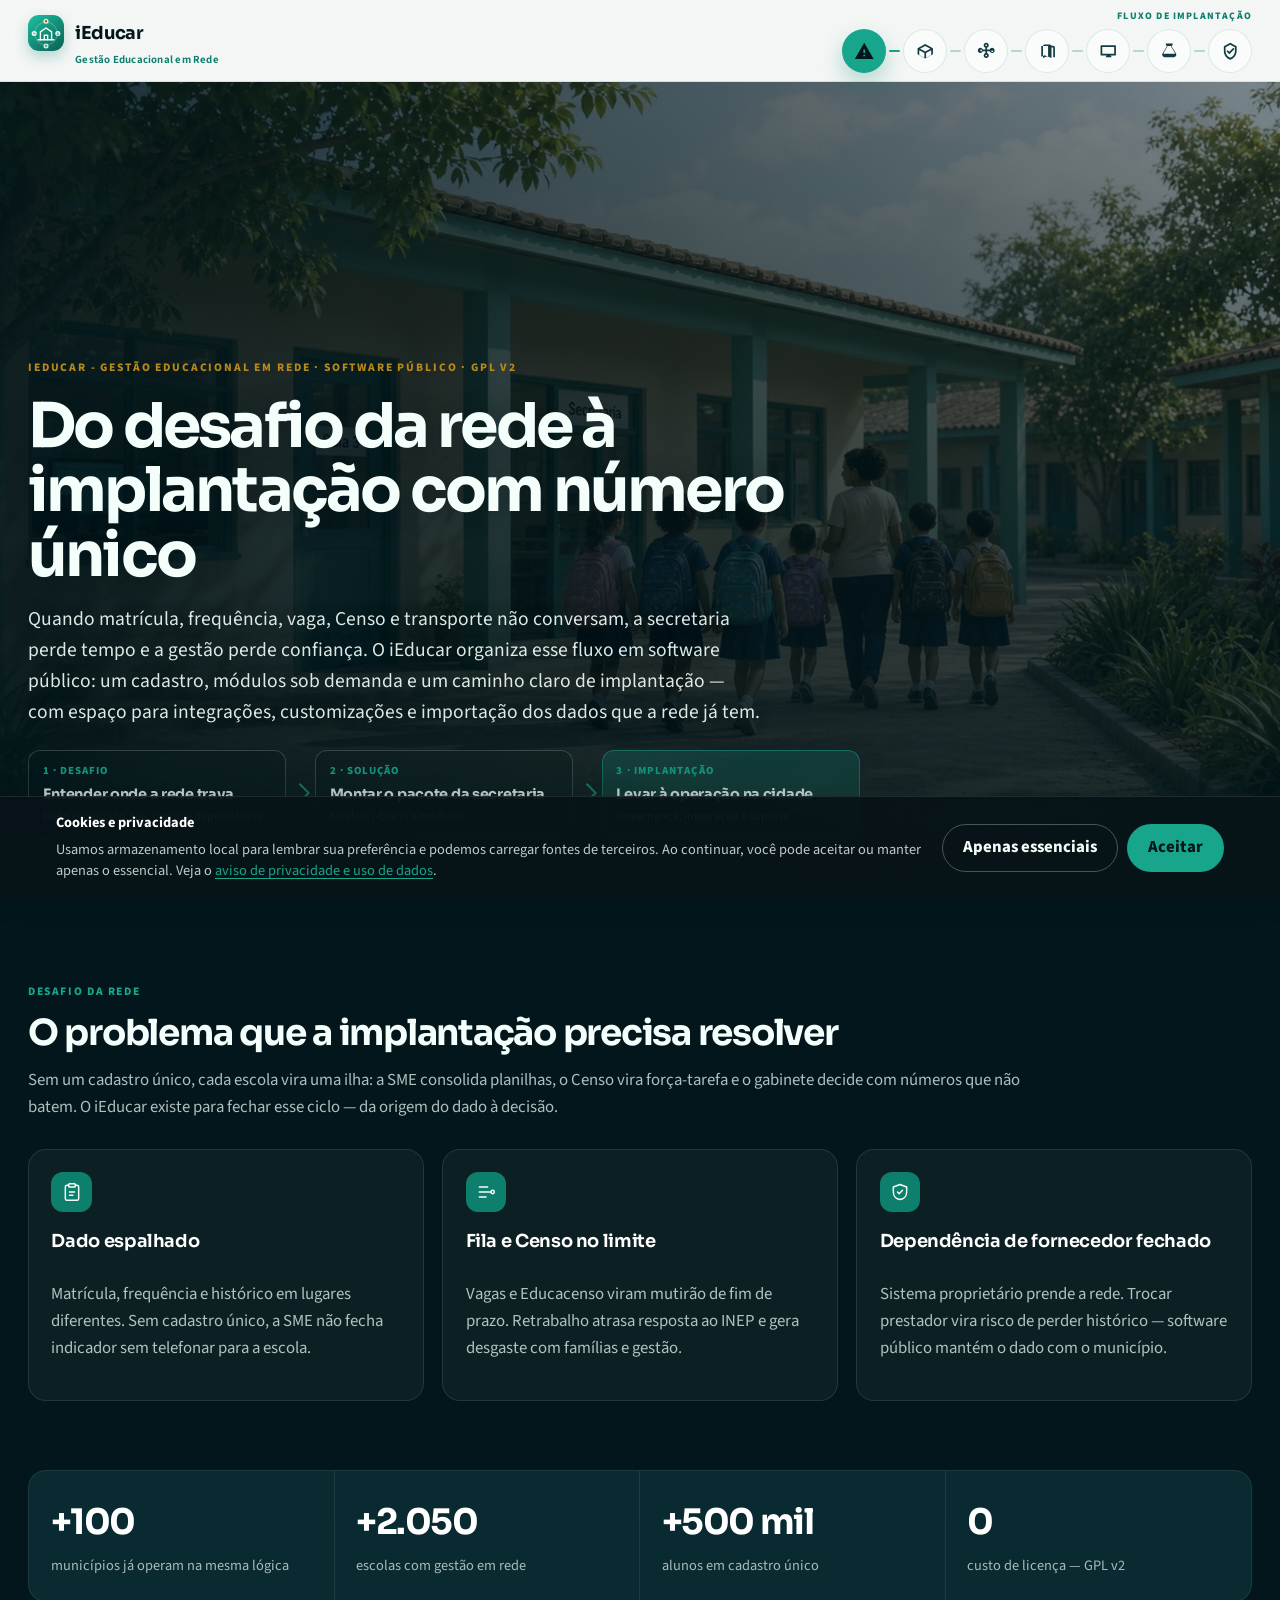
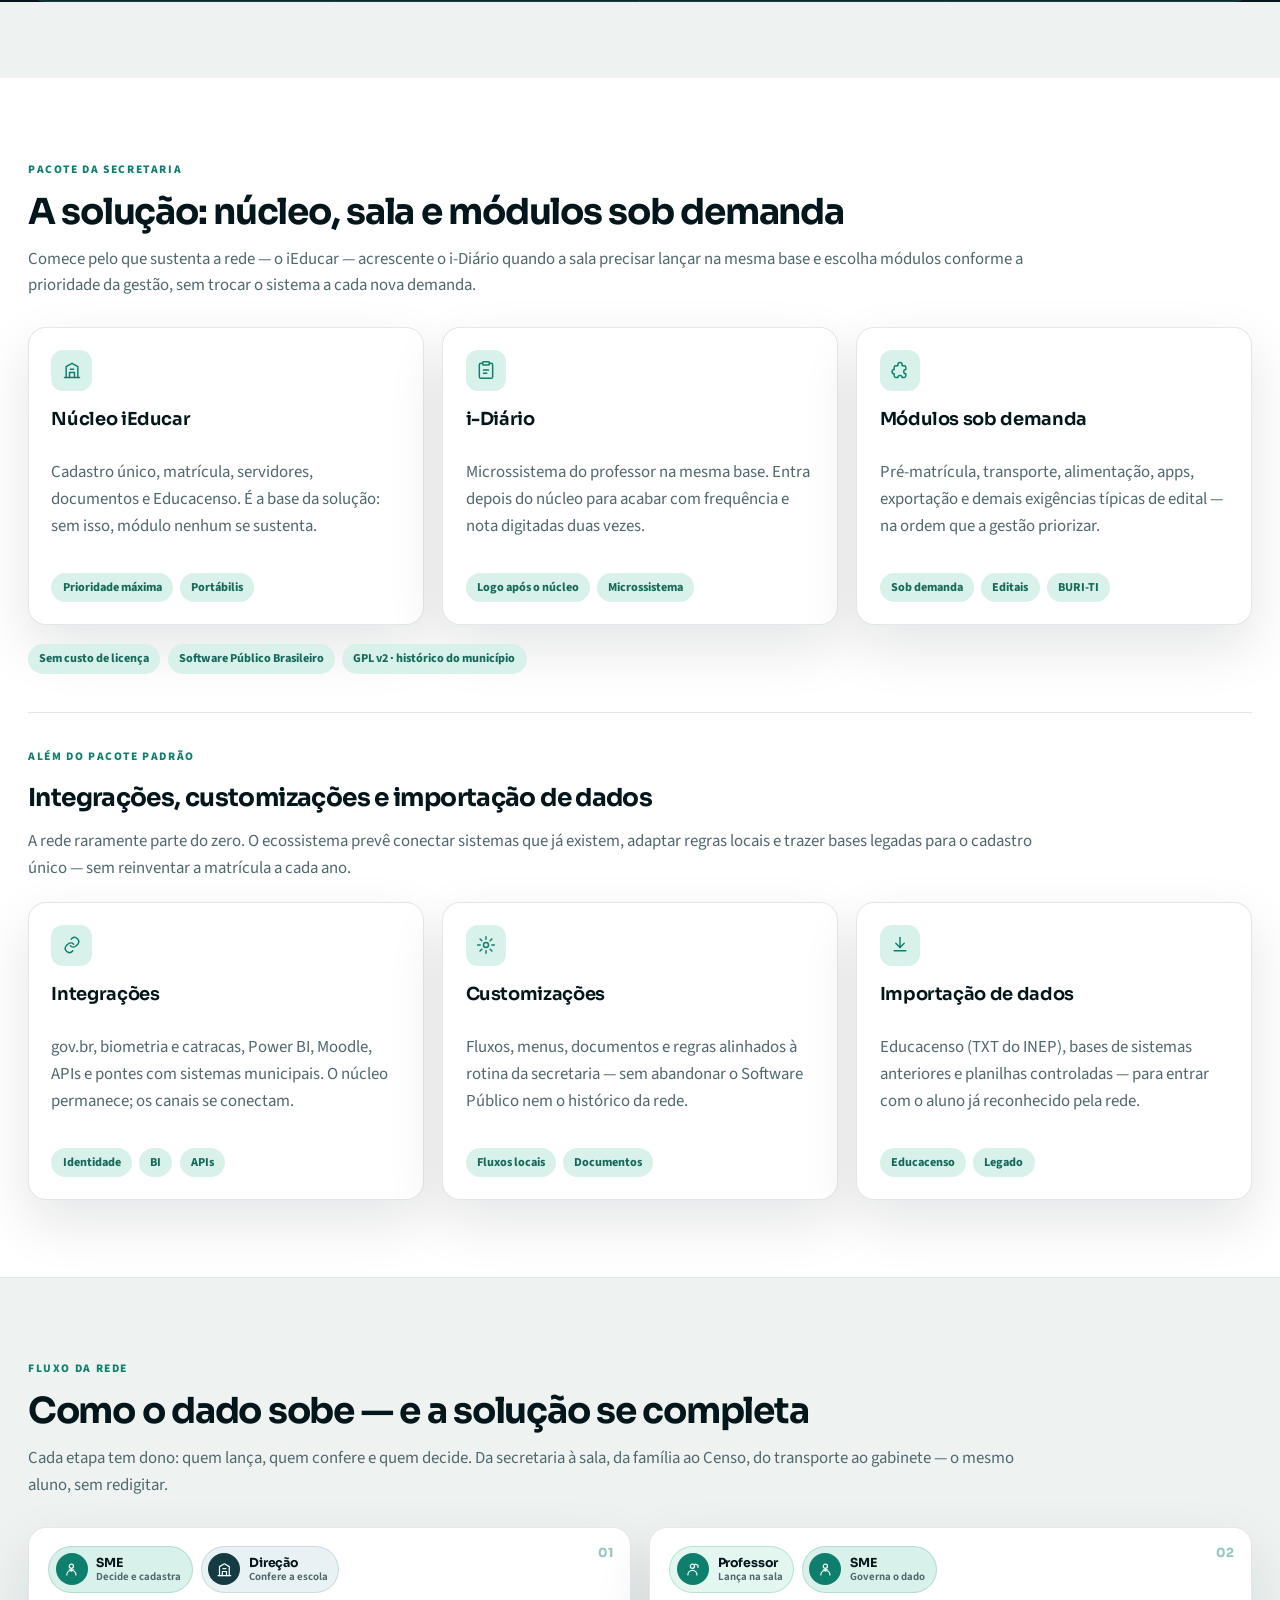
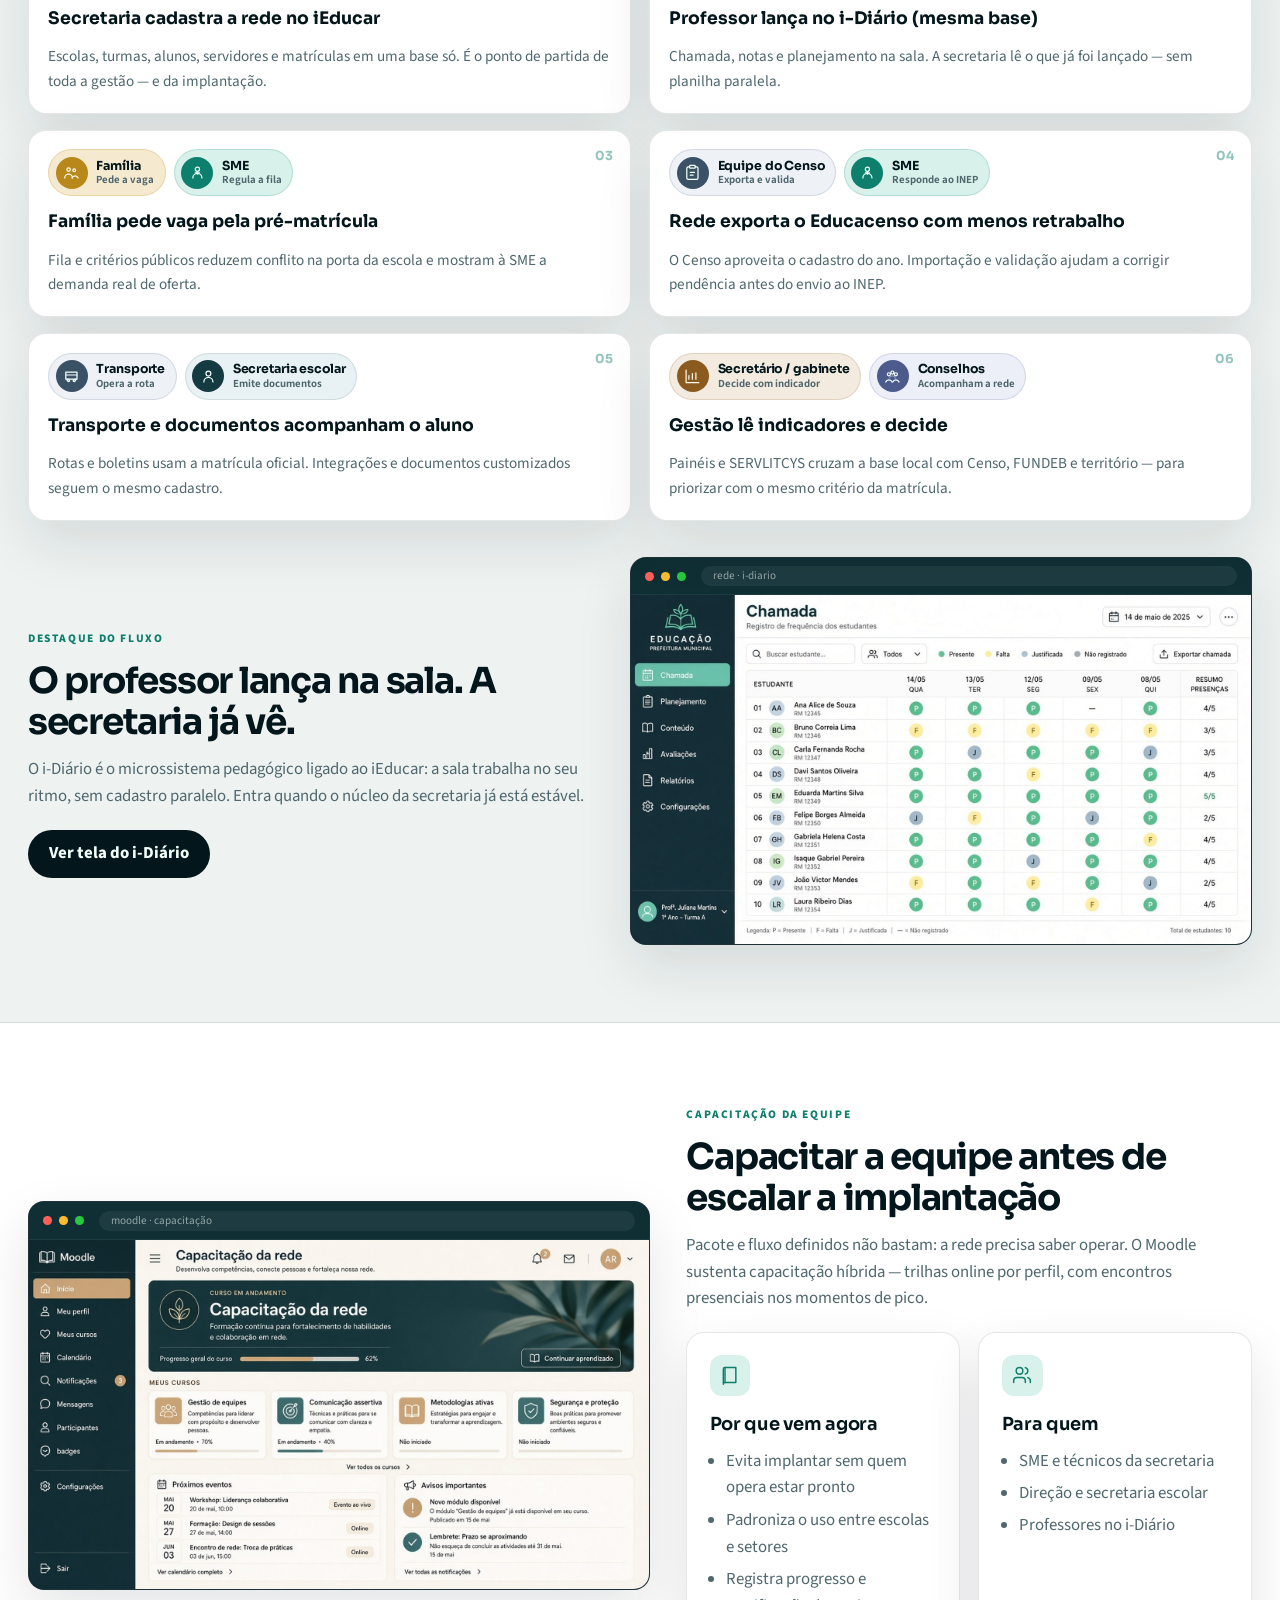
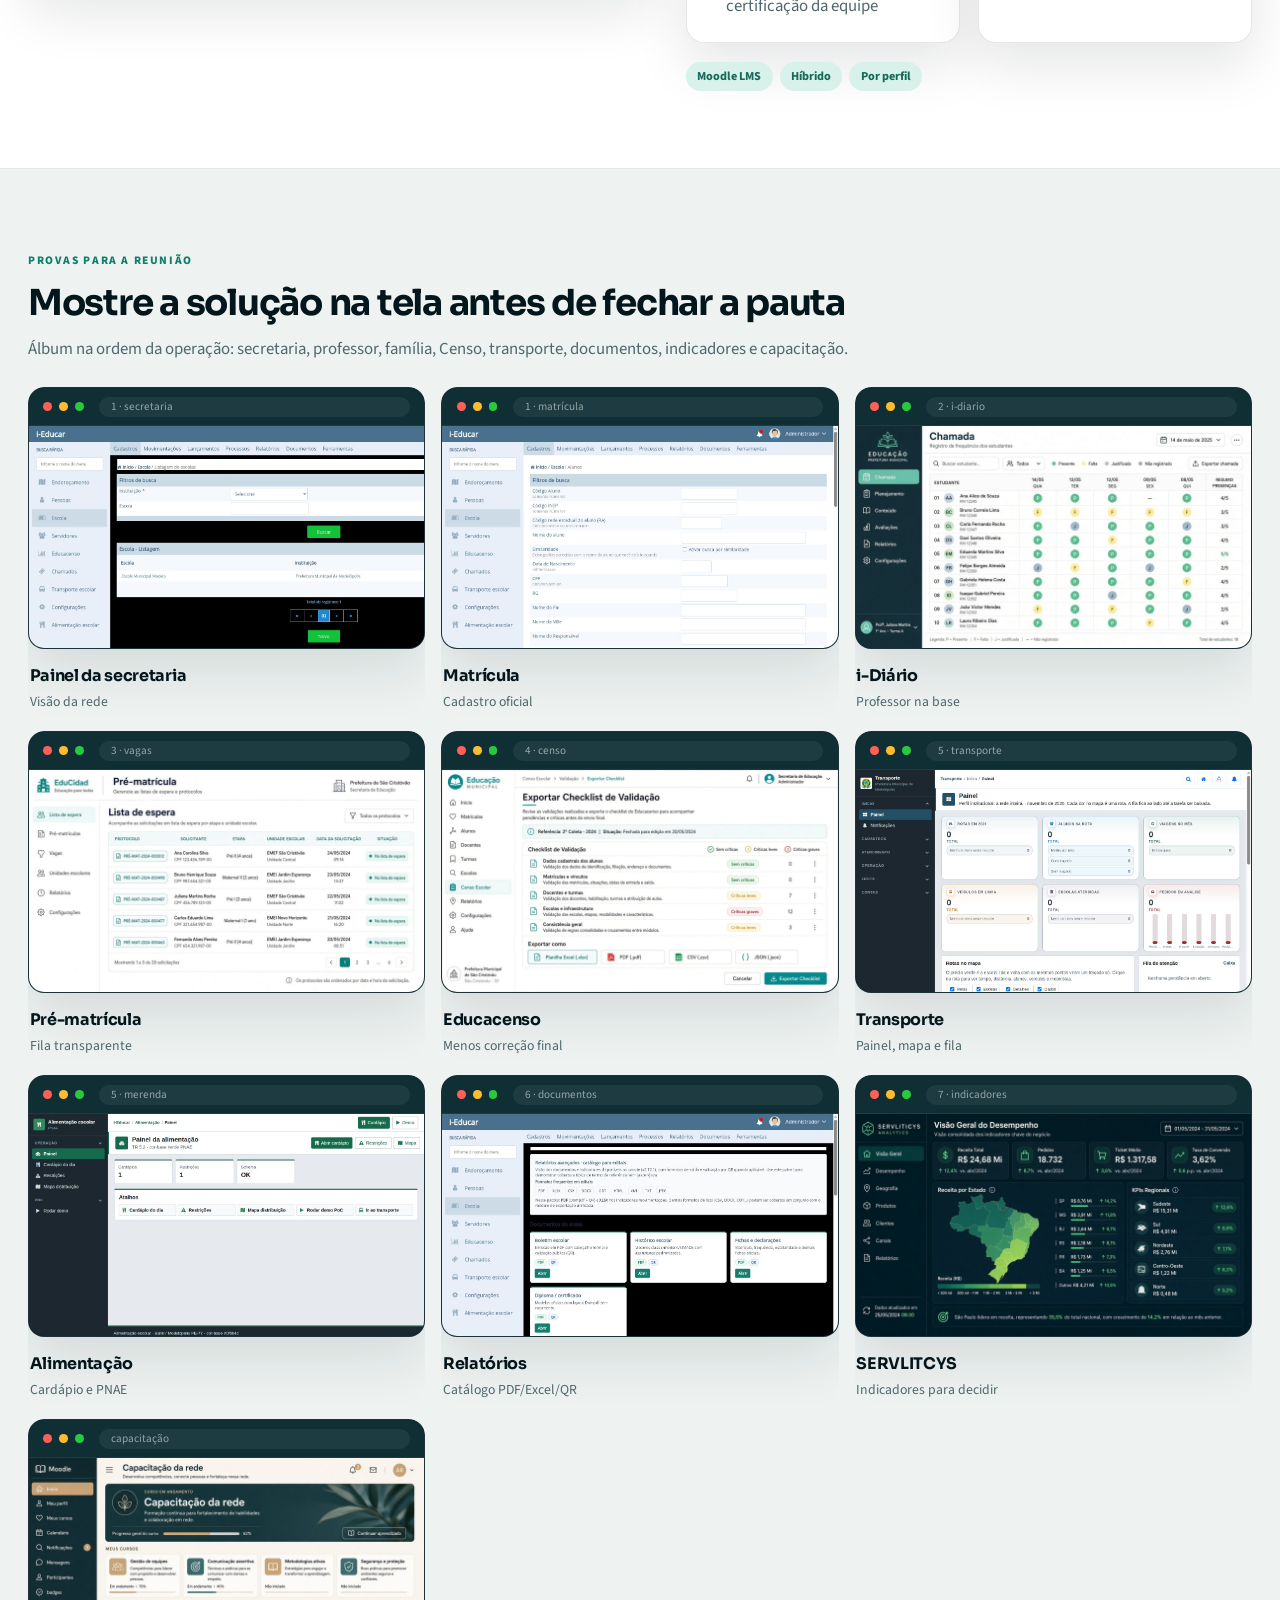
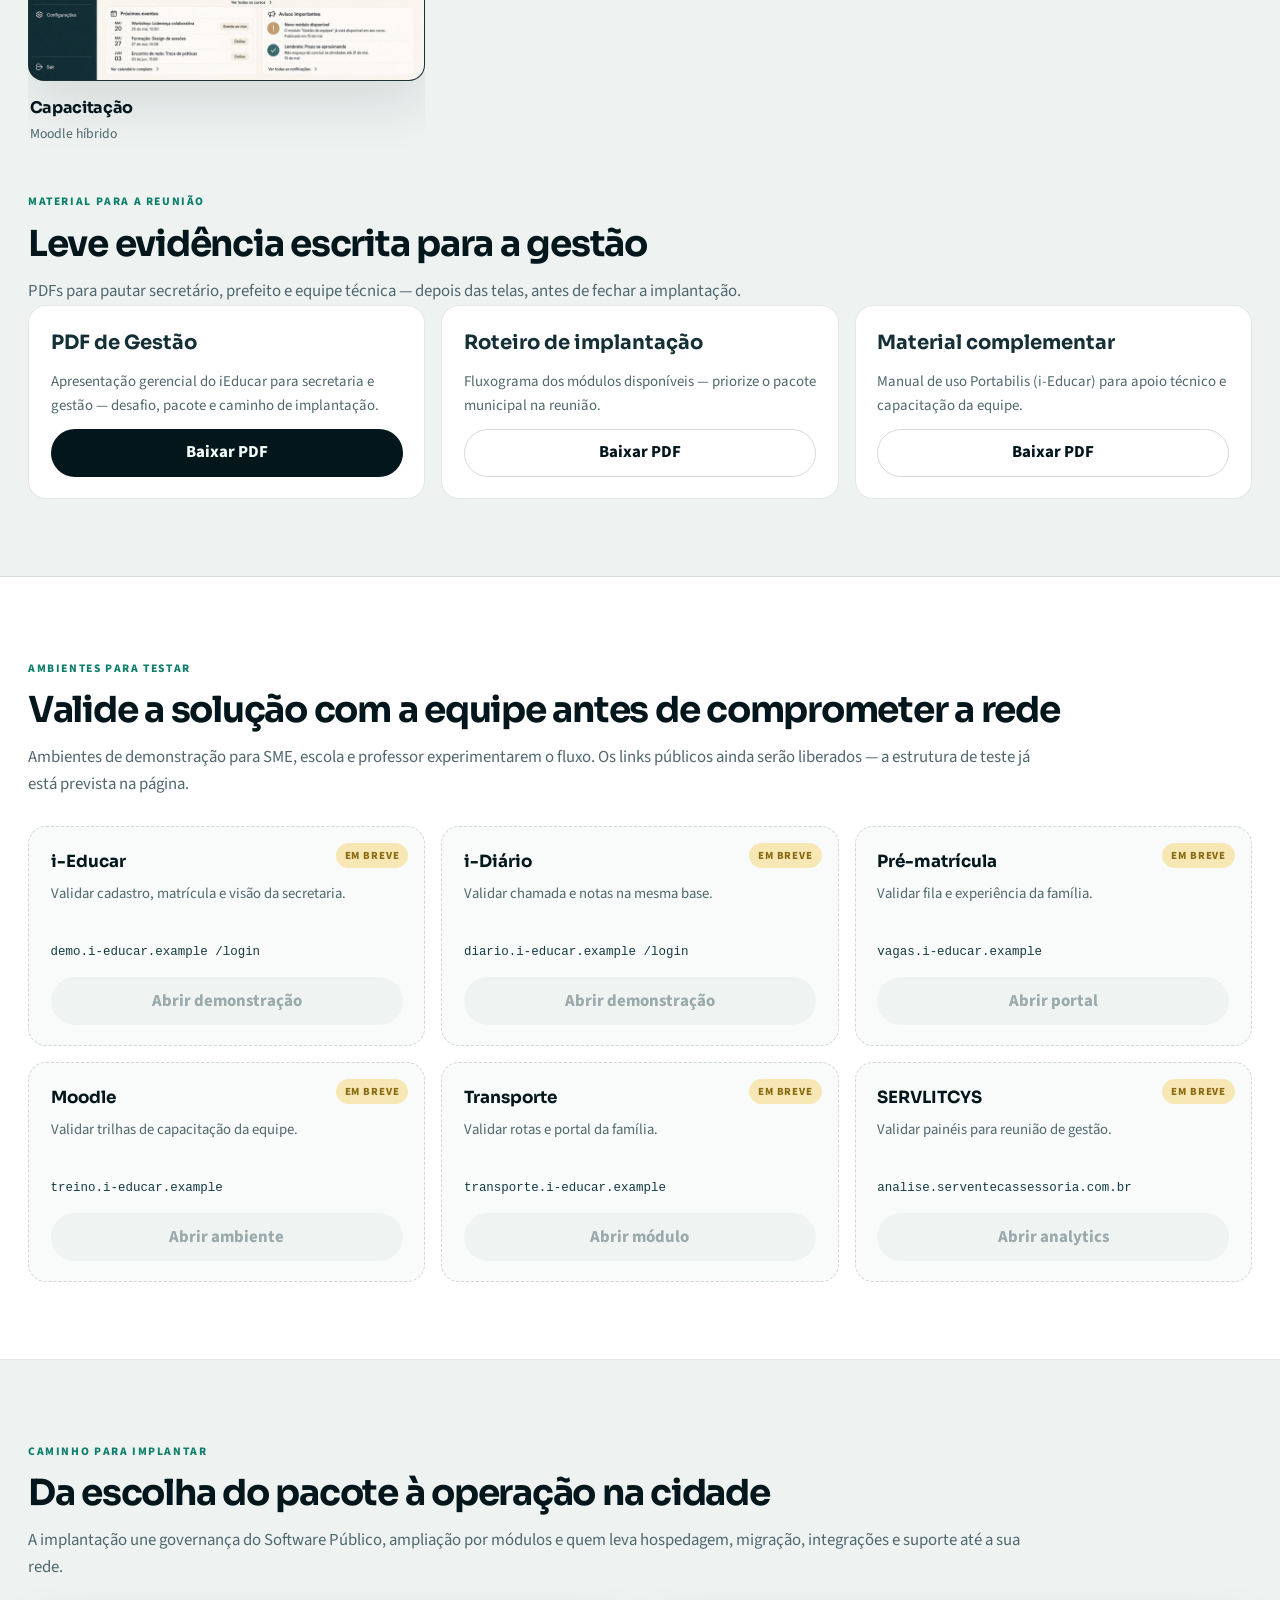
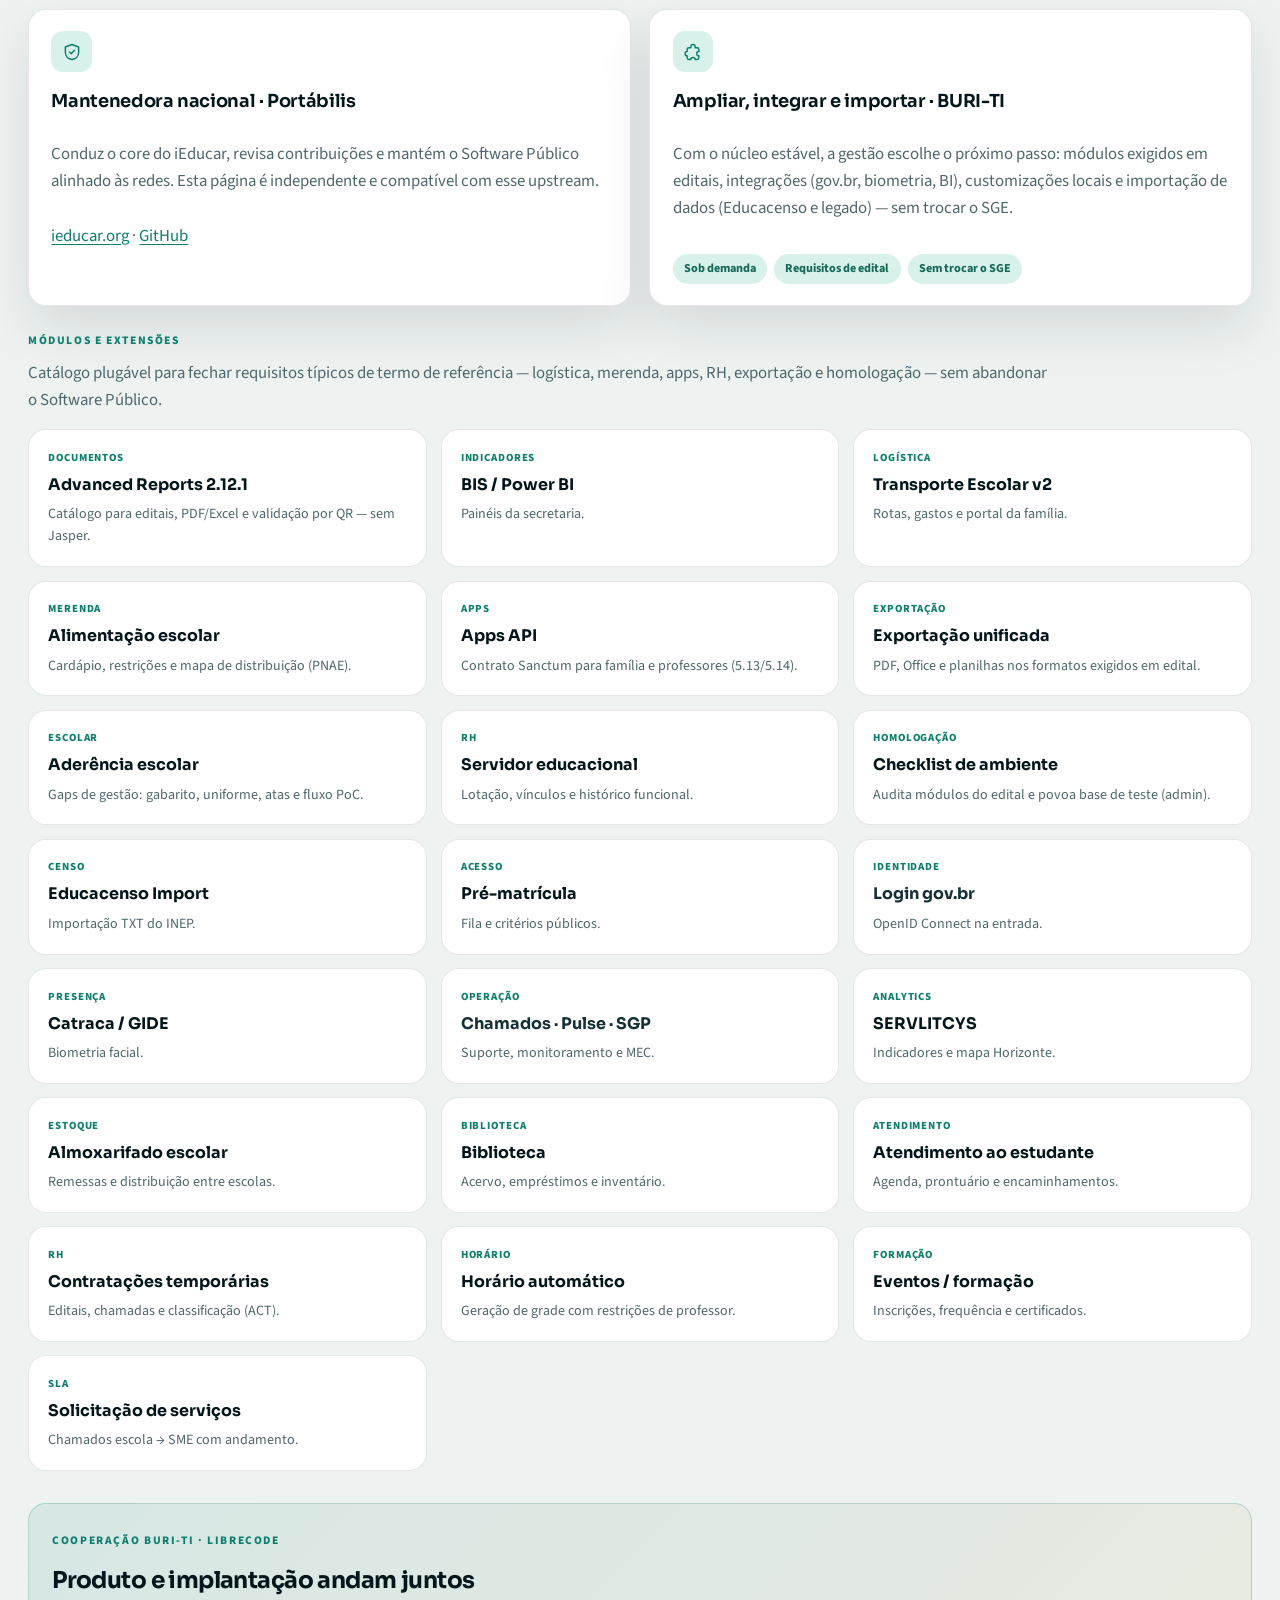
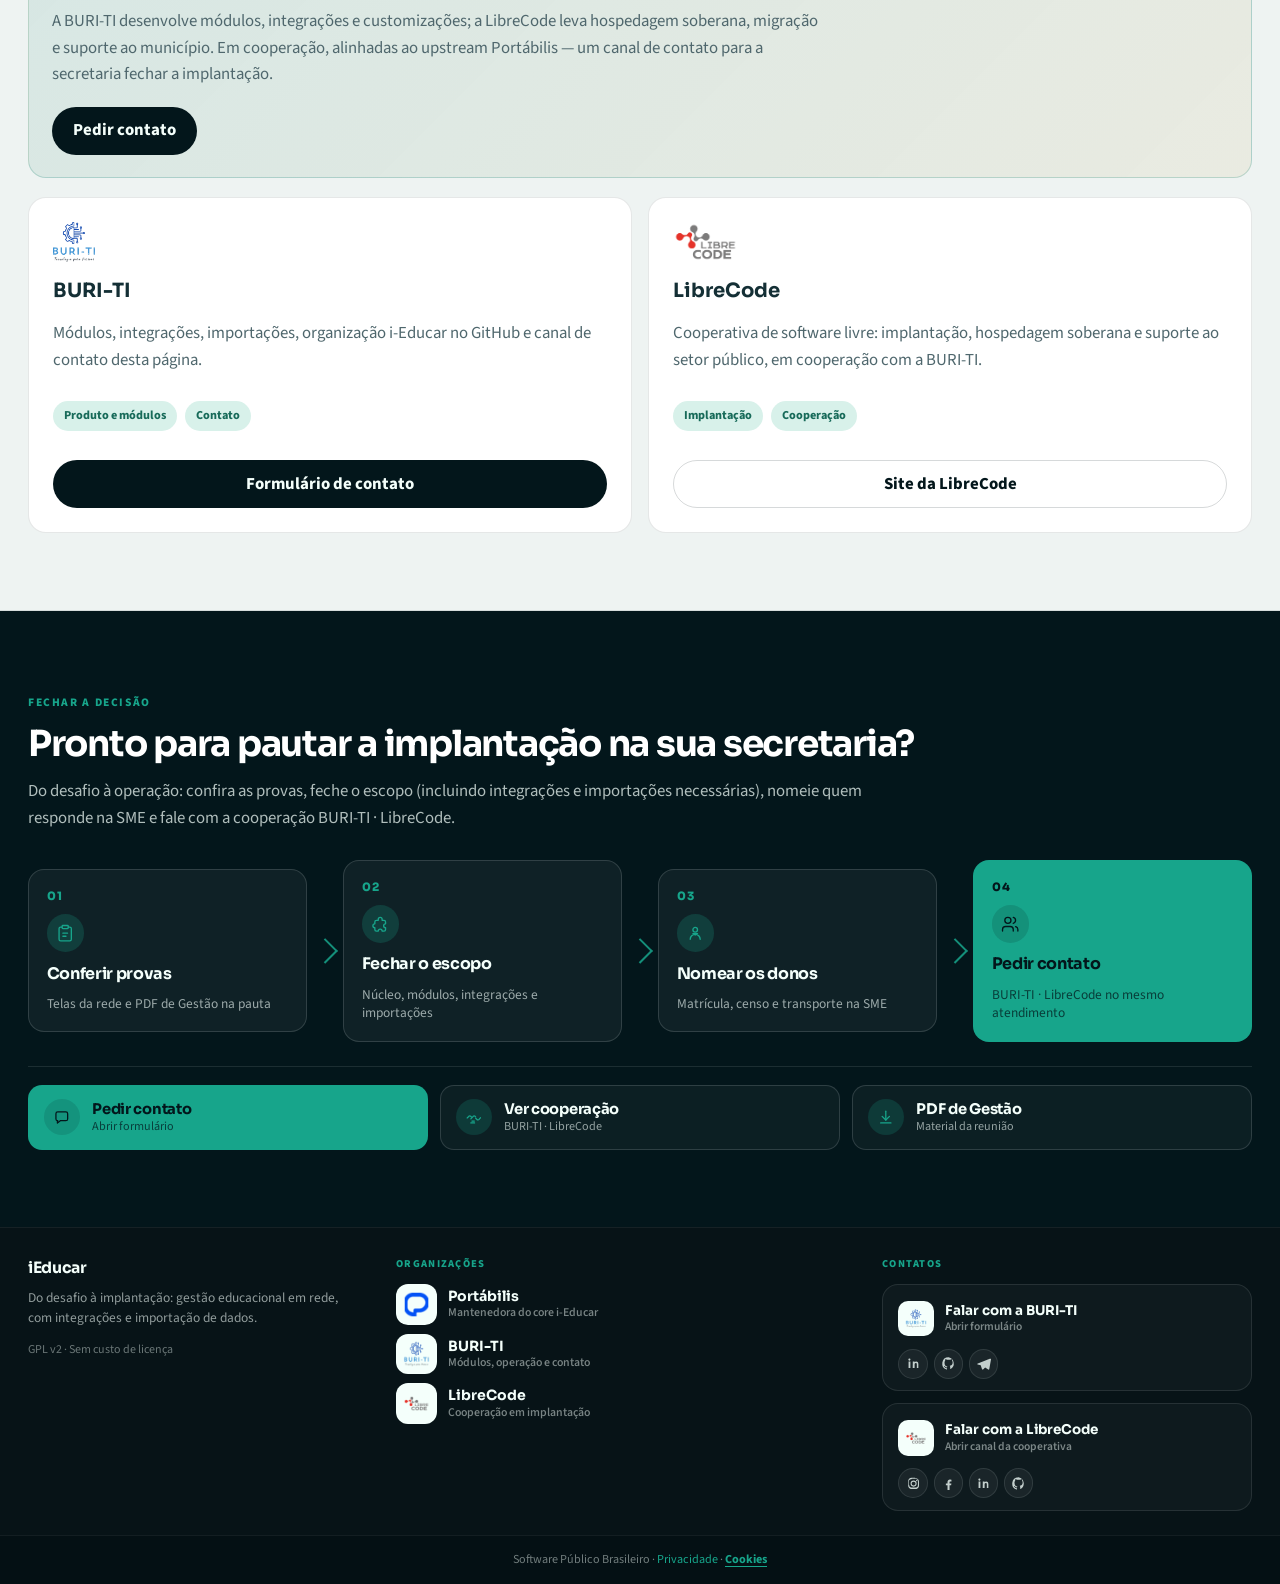
==== commit d9cf4abe: "Troca PDFs do material: manual Portabilis e fluxograma de módulos Material complementar passa a apon" ====
--- a/index.html
+++ b/index.html
@@ -503,13 +503,13 @@
             </article>
             <article class="doc-card">
               <h3>Roteiro de implantação</h3>
-              <p>Passos de migração, importação, capacitação e operação inicial.</p>
-              <a class="btn btn-outline" href="docs/implantacao-consultoria.pdf">Baixar PDF</a>
+              <p>Fluxograma dos módulos disponíveis — priorize o pacote municipal na reunião.</p>
+              <a class="btn btn-outline" href="docs/fluxograma-modulos-disponiveis.pdf?v=1" download="iEducar-Fluxograma-Modulos.pdf">Baixar PDF</a>
             </article>
             <article class="doc-card">
               <h3>Material complementar</h3>
-              <p>Documentação padrão adicional do ecossistema para apoio técnico.</p>
-              <a class="btn btn-outline" href="docs/documentacao-padrao.pdf">Baixar PDF</a>
+              <p>Manual de uso Portabilis (i-Educar) para apoio técnico e capacitação da equipe.</p>
+              <a class="btn btn-outline" href="docs/manual-usuario-portabilis.pdf?v=1" download="Manual-Usuario-i-Educar-Portabilis.pdf">Baixar PDF</a>
             </article>
           </div>
         </div>
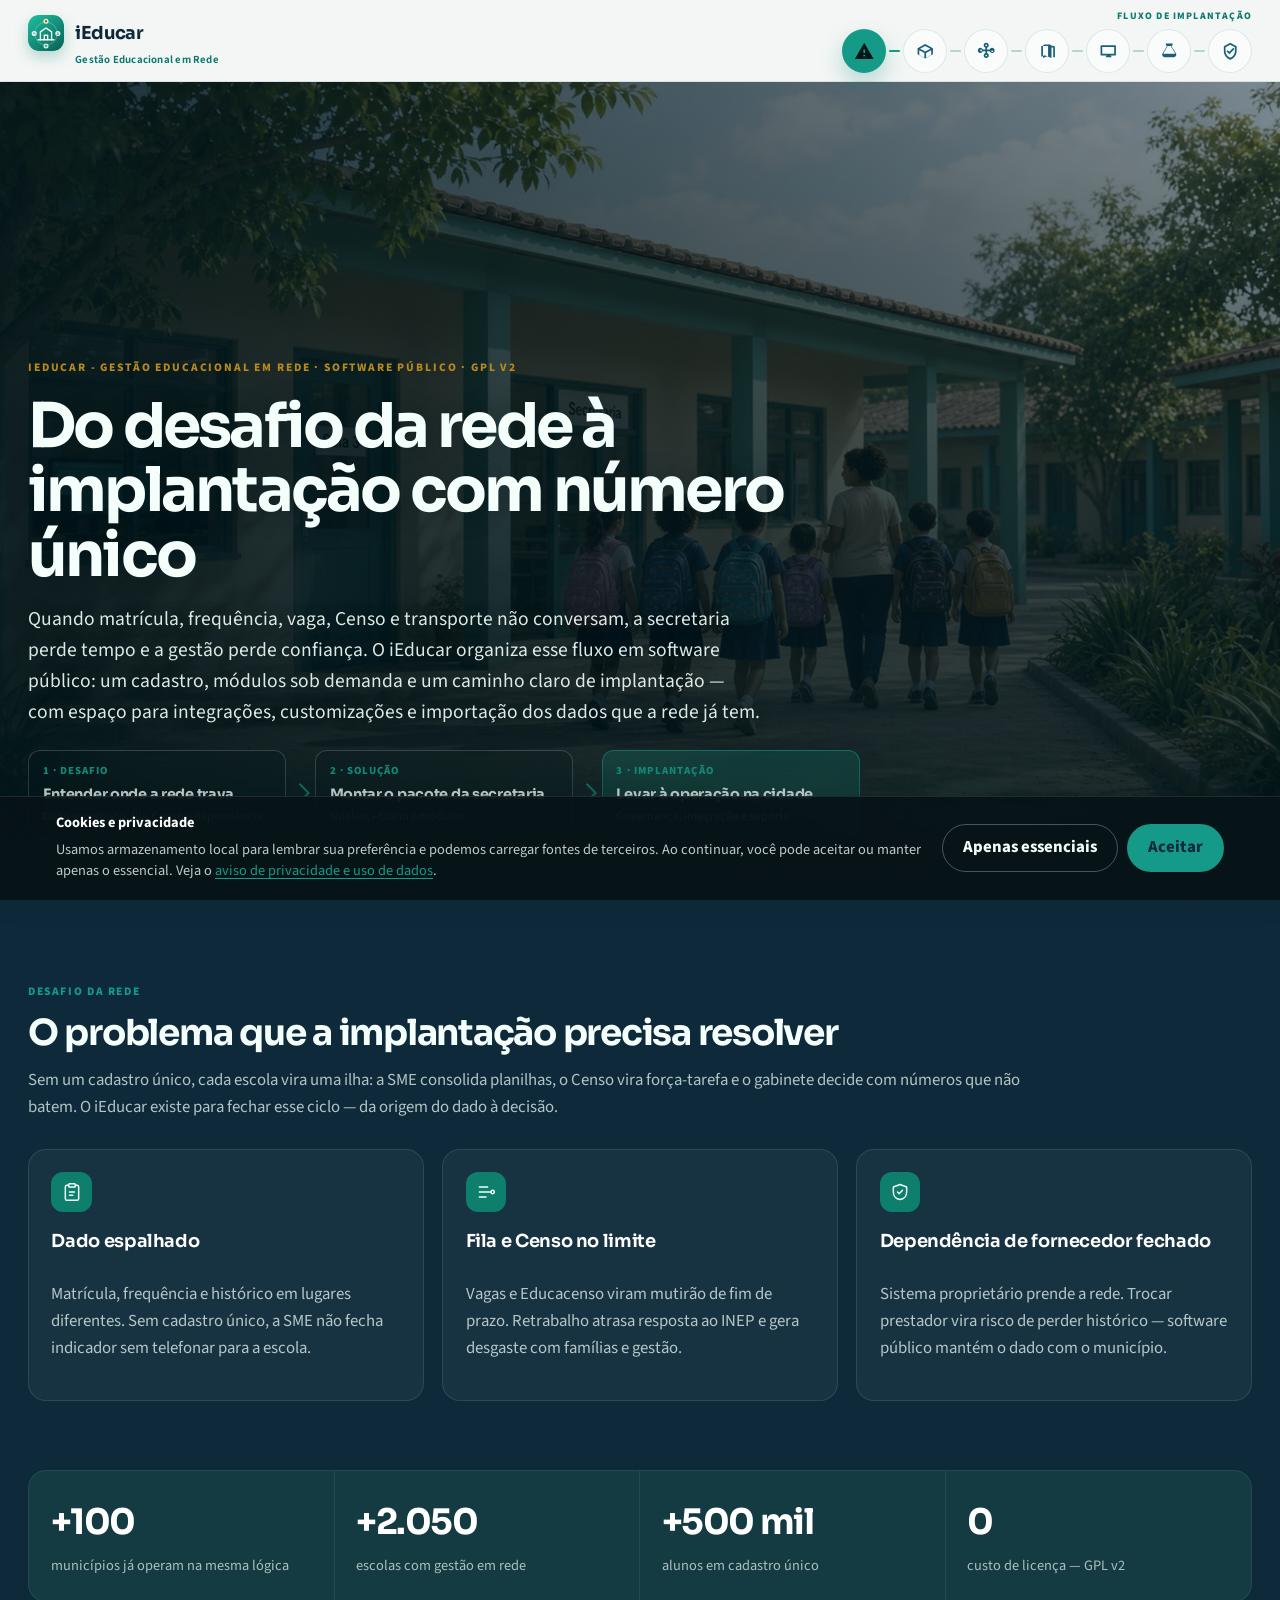
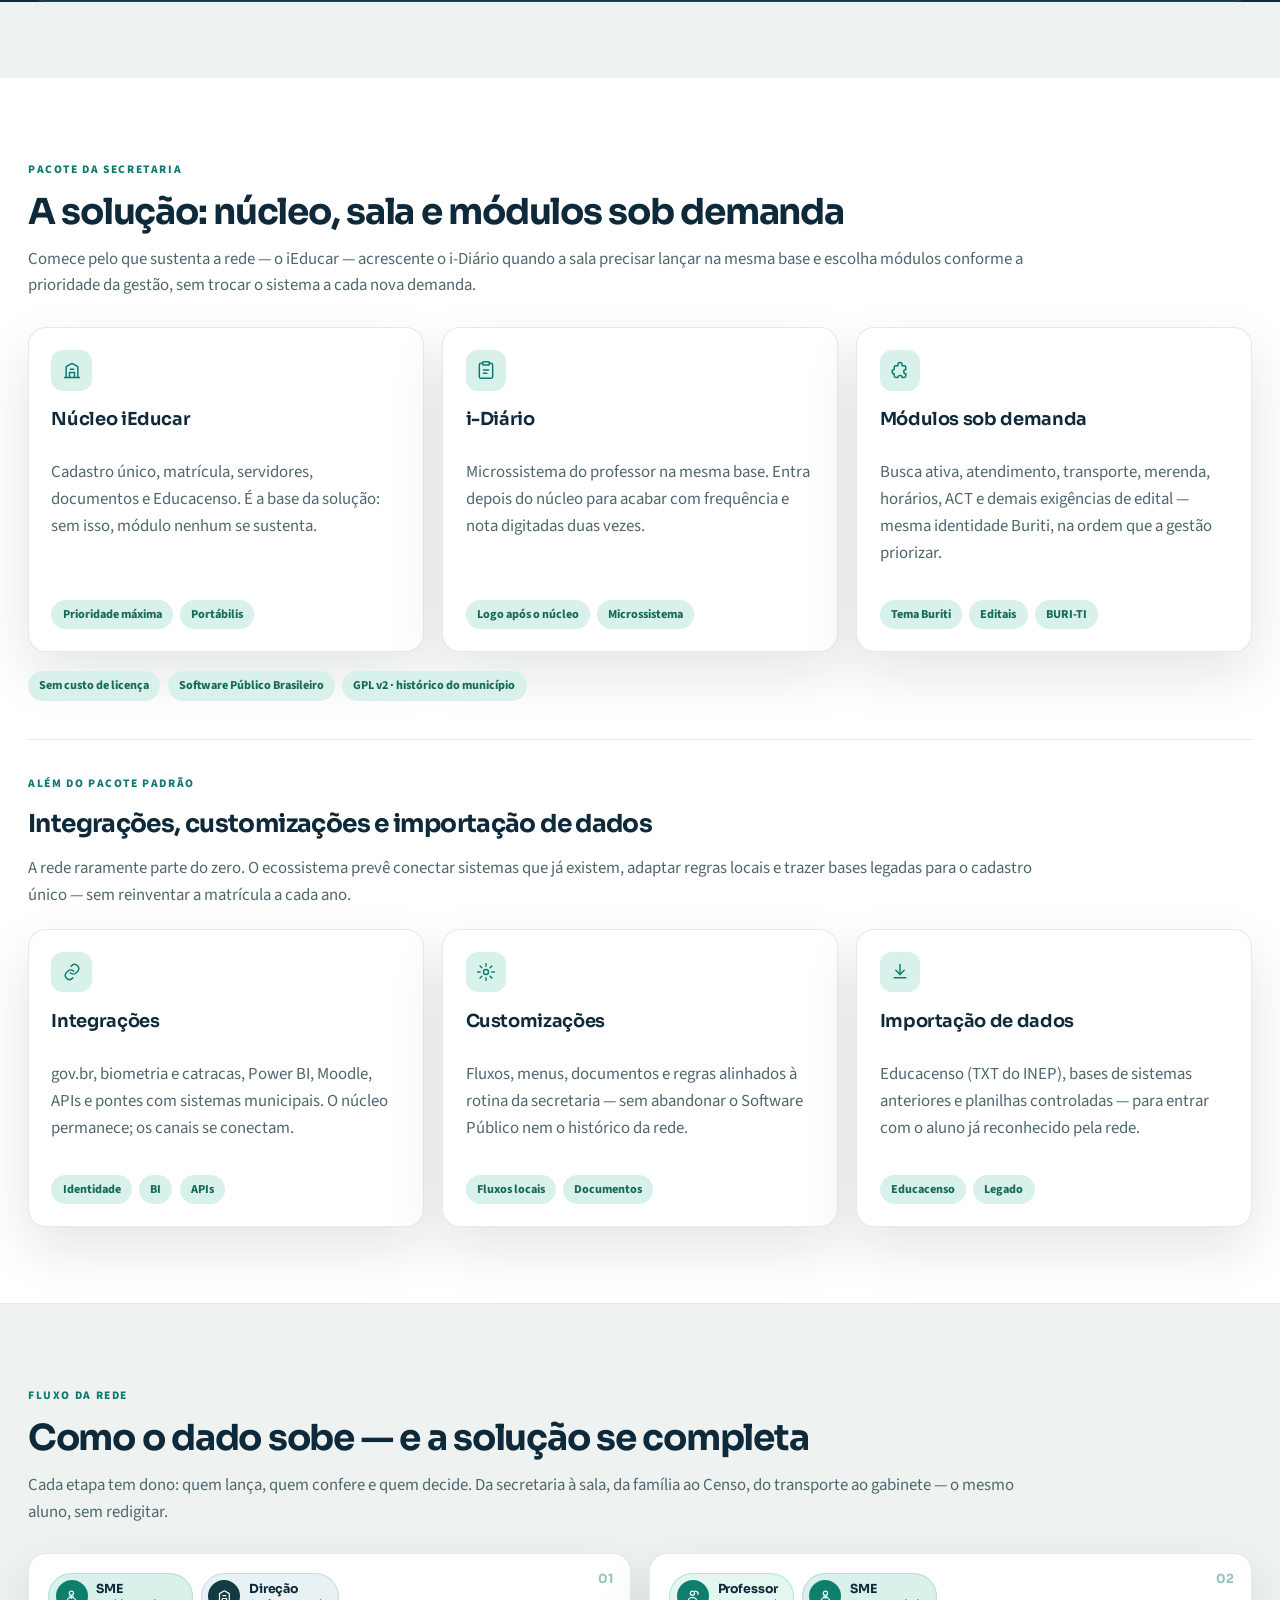
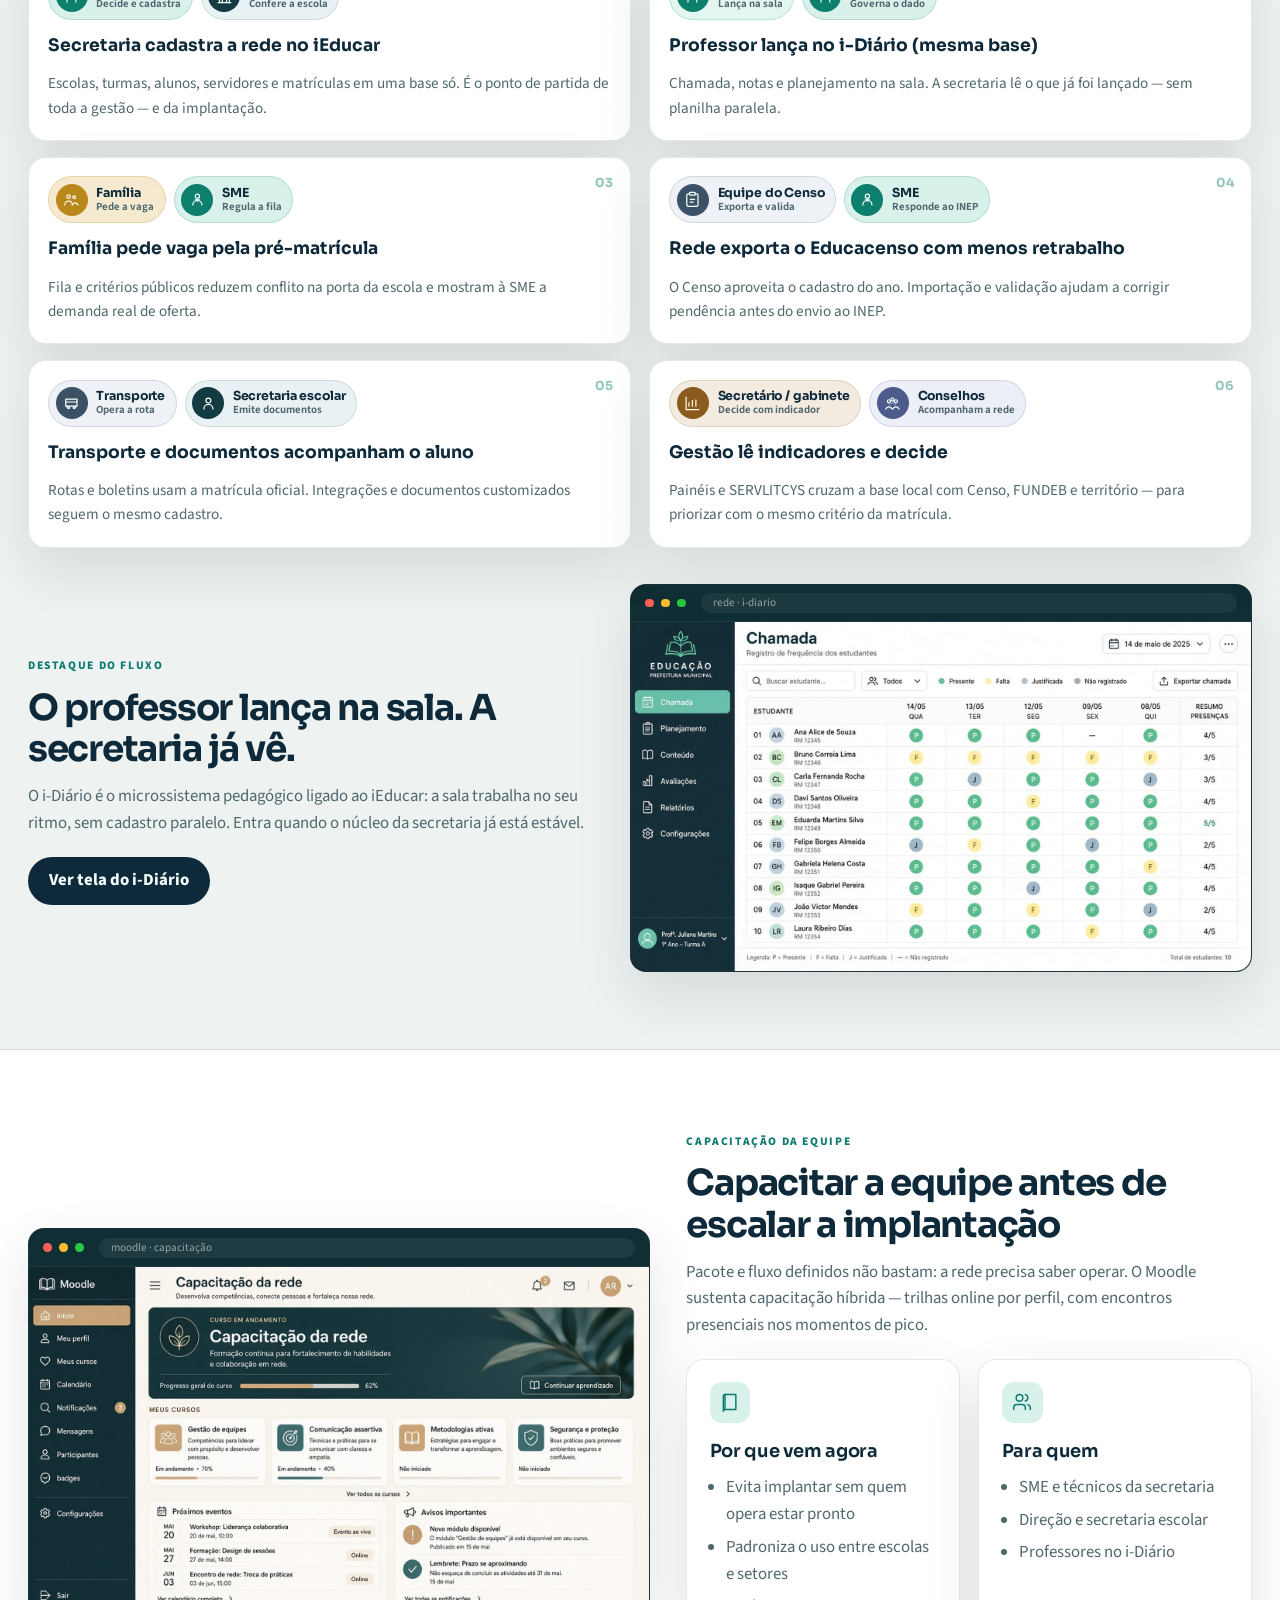
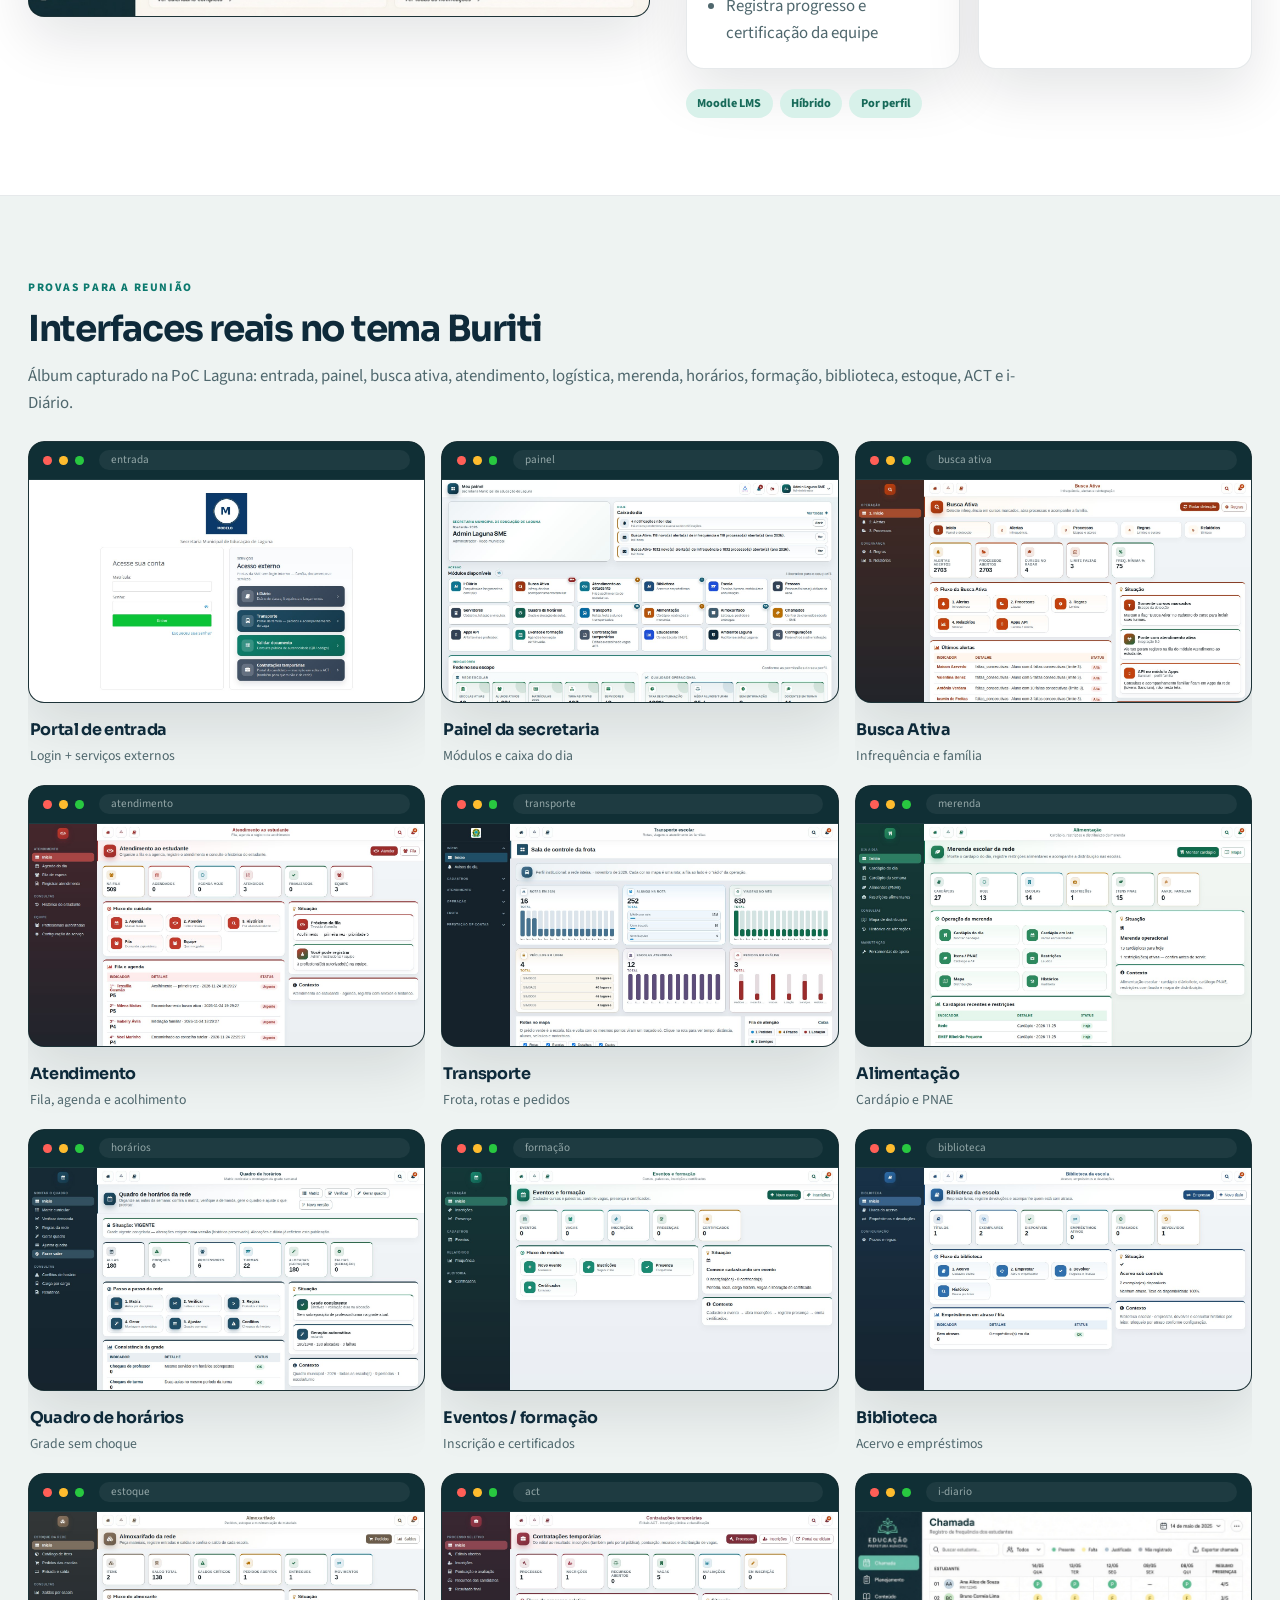
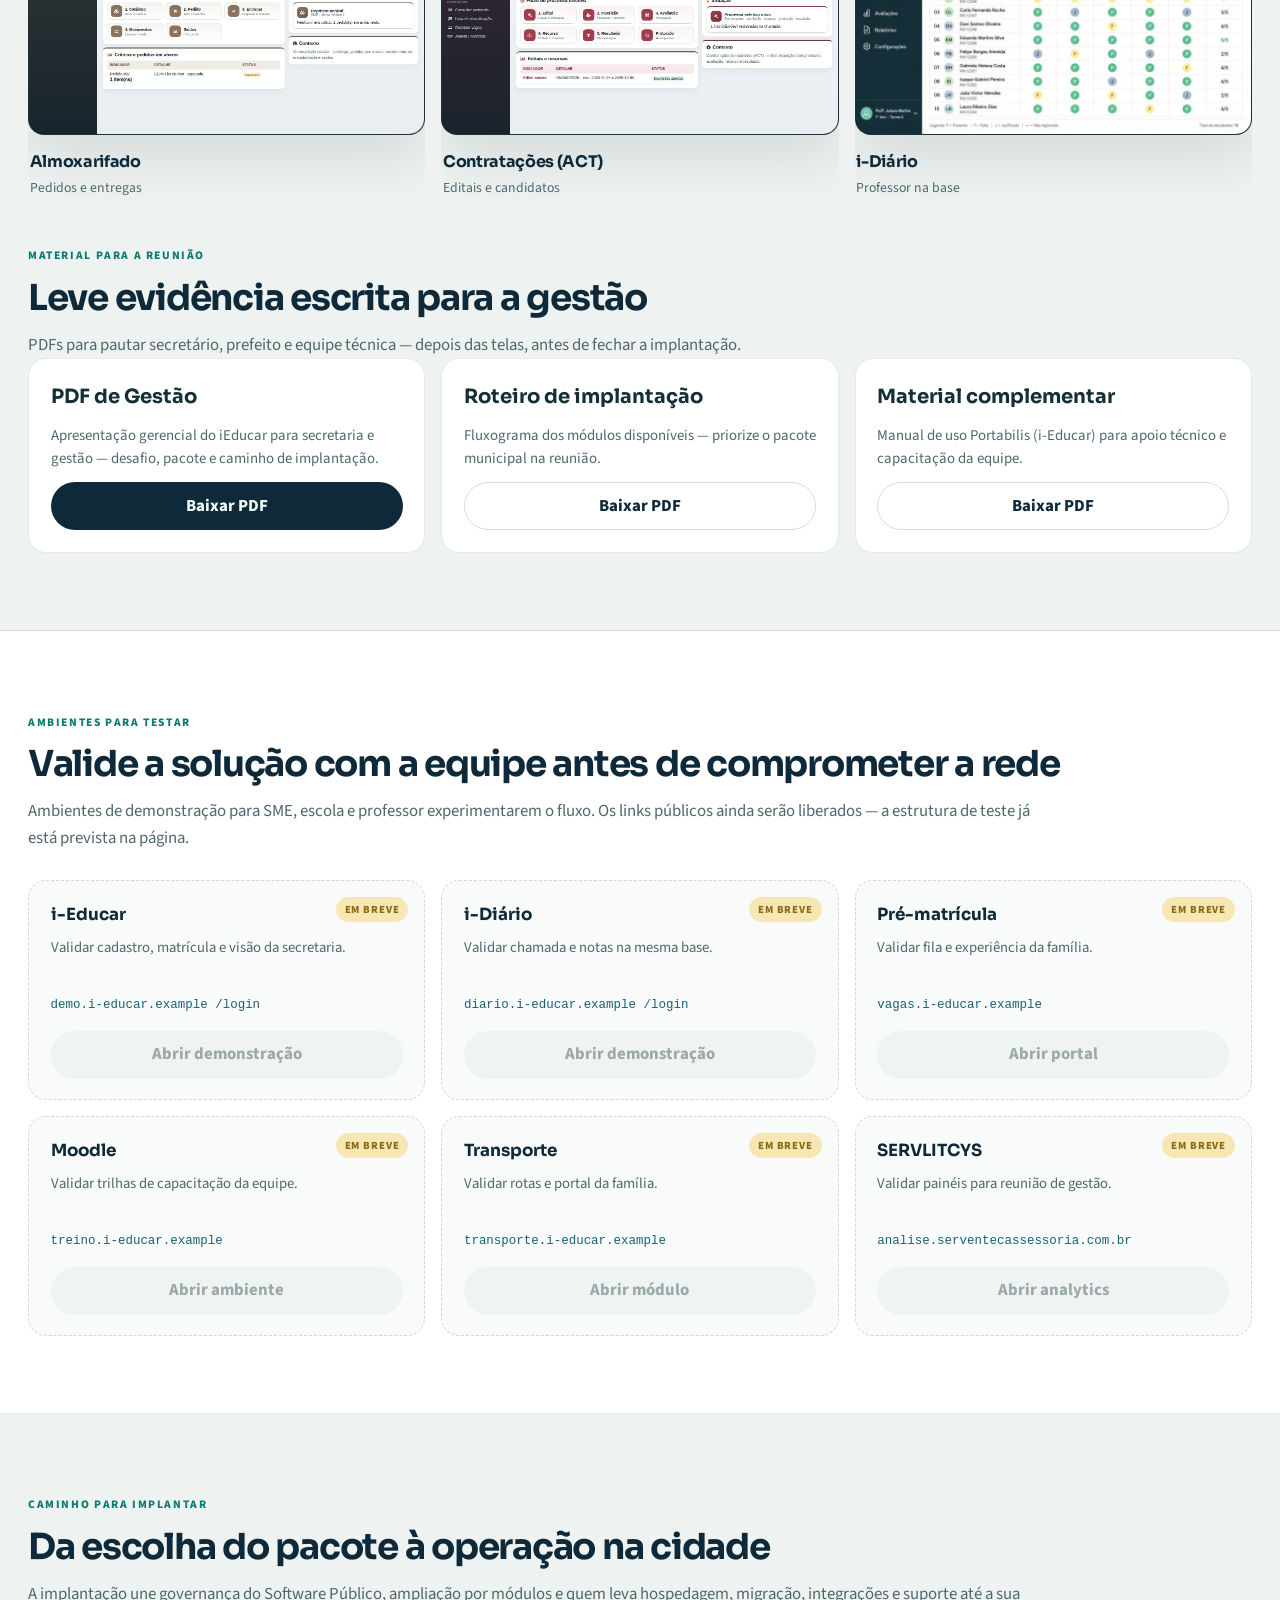
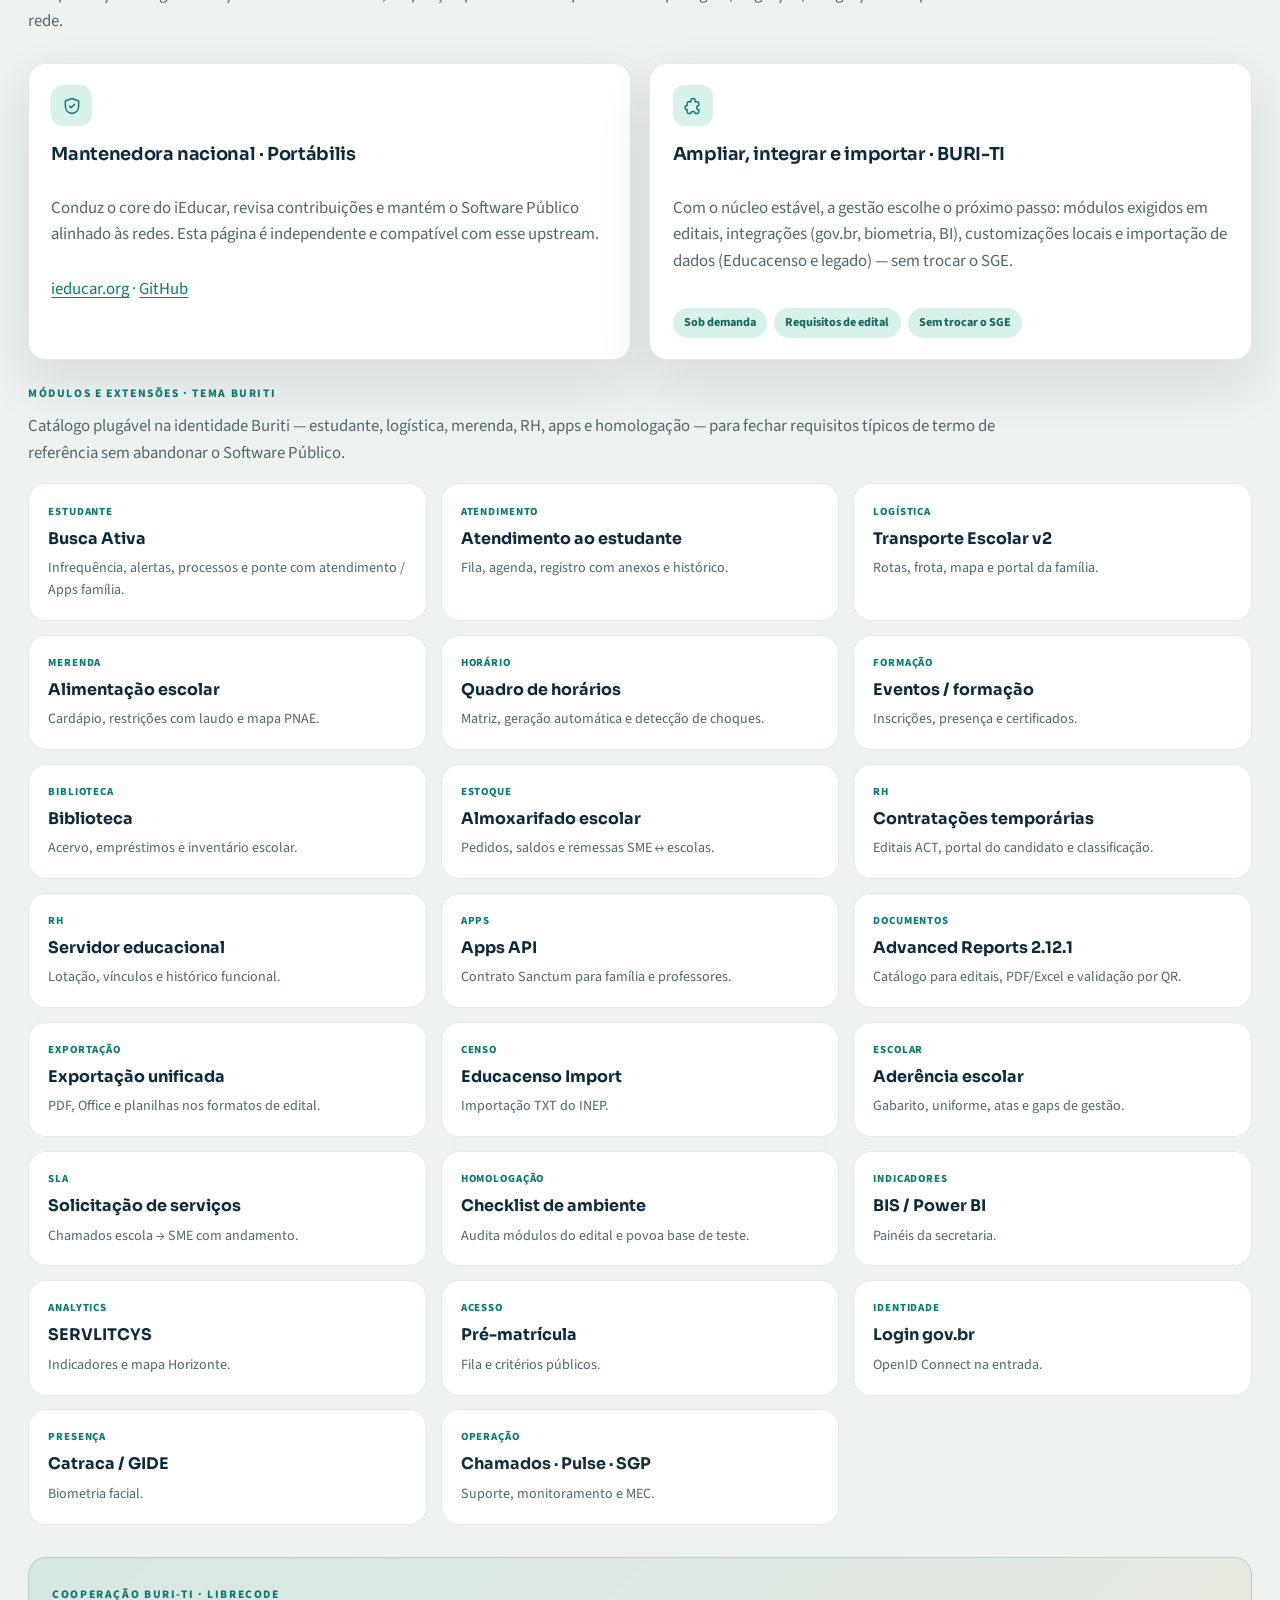
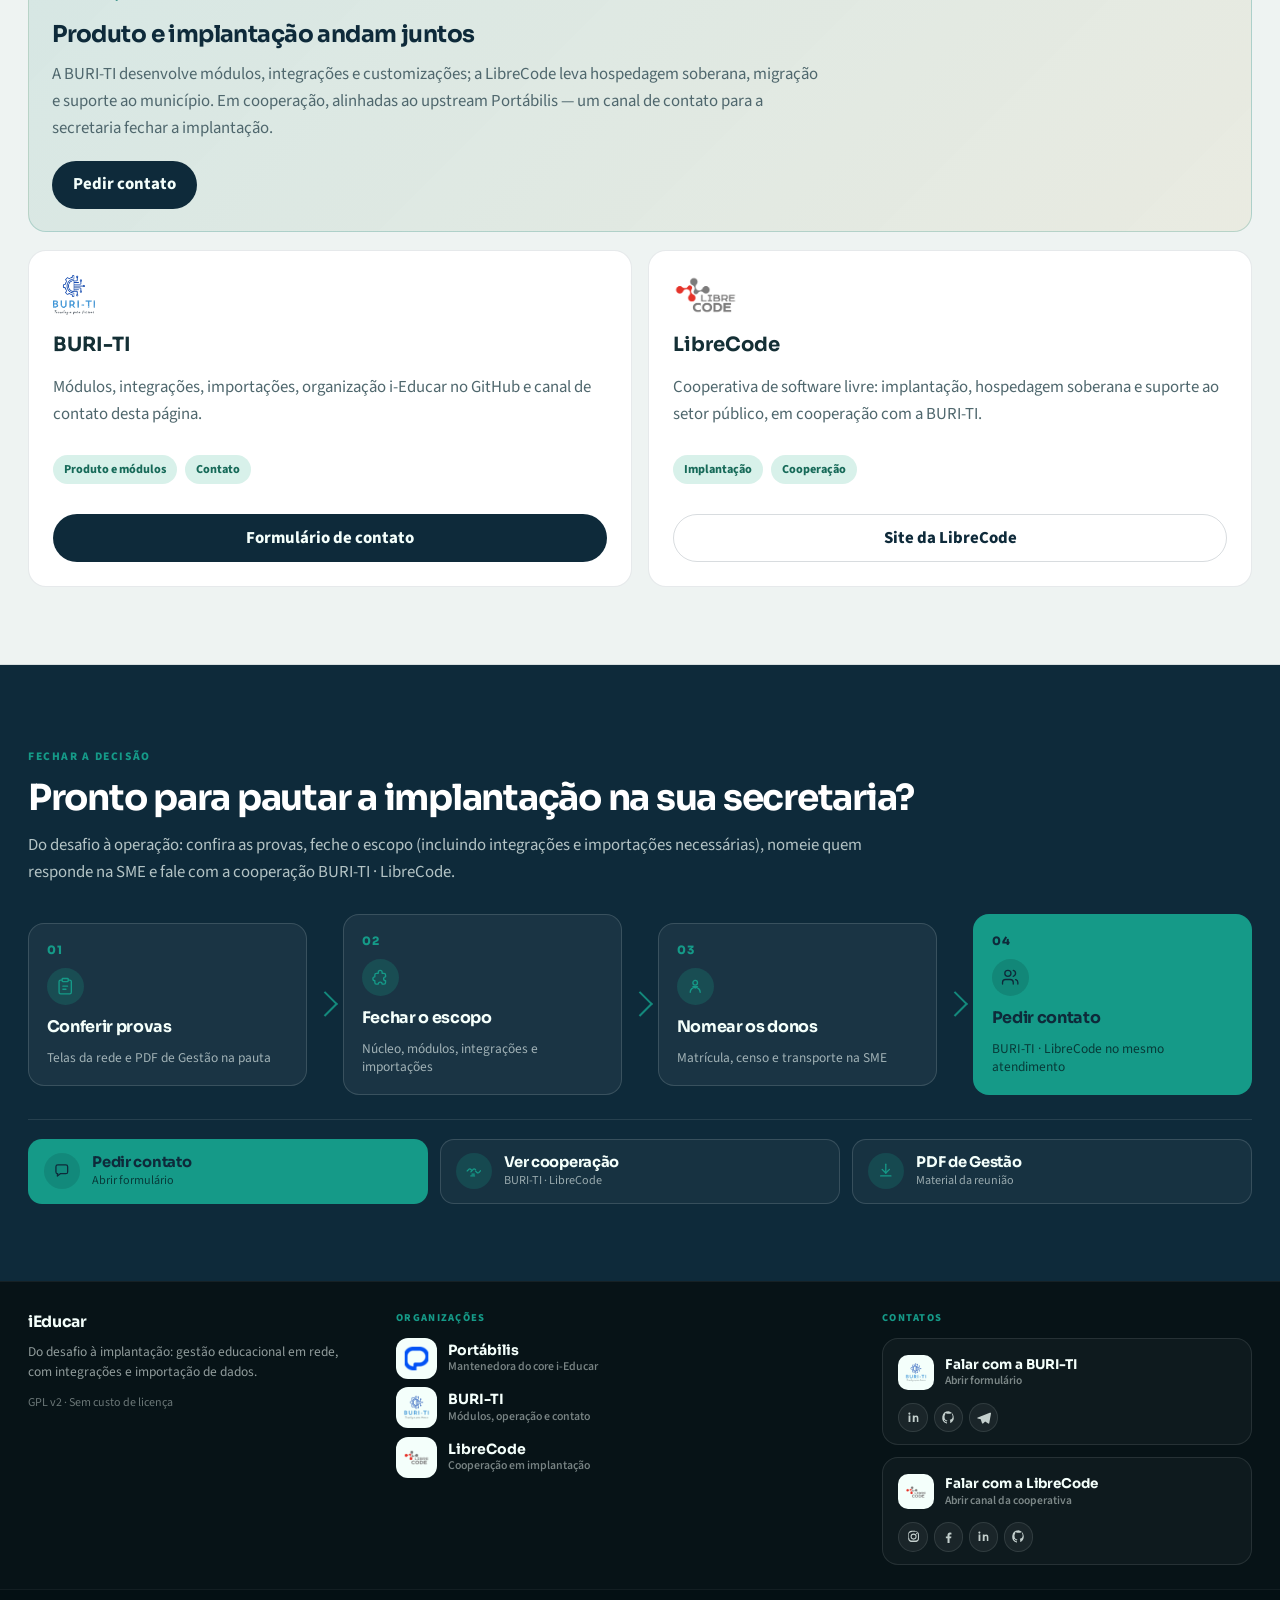
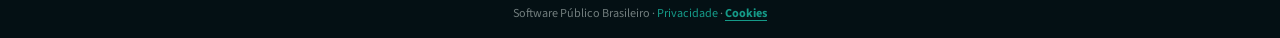
==== commit 5eec5973: "Atualiza prints e catálogo do ecossistema no tema Buriti. Substitui capturas legadas por interfaces " ====
--- a/index.html
+++ b/index.html
@@ -17,11 +17,11 @@
   <link rel="apple-touch-icon" href="assets/img/apple-touch-icon.png">
   <link rel="icon" type="image/png" sizes="192x192" href="assets/img/icon-192.png">
   <link rel="icon" type="image/png" sizes="512x512" href="assets/img/favicon-512.png">
-  <meta name="theme-color" content="#0e7f6c">
+  <meta name="theme-color" content="#0d7a6f">
   <link rel="preconnect" href="https://fonts.googleapis.com">
   <link rel="preconnect" href="https://fonts.gstatic.com" crossorigin>
   <link href="https://fonts.googleapis.com/css2?family=Sora:wght@500;600;700&family=Source+Sans+3:wght@400;500;600;700&display=swap" rel="stylesheet">
-  <link rel="stylesheet" href="assets/css/site.css?v=navtip1">
+  <link rel="stylesheet" href="assets/css/site.css?v=buriti1">
 </head>
 <body>
   <header class="site-header">
@@ -181,8 +181,8 @@
           <article class="card">
             <div class="card-ico" aria-hidden="true"><svg viewBox="0 0 24 24" fill="none" stroke="currentColor" stroke-width="1.75"><use href="assets/icons/sprite.svg#i-puzzle"></use></svg></div>
             <h3>Módulos sob demanda</h3>
-            <p>Pré-matrícula, transporte, alimentação, apps, exportação e demais exigências típicas de edital — na ordem que a gestão priorizar.</p>
-            <div class="pill-row"><span class="pill">Sob demanda</span><span class="pill">Editais</span><span class="pill">BURI-TI</span></div>
+            <p>Busca ativa, atendimento, transporte, merenda, horários, ACT e demais exigências de edital — mesma identidade Buriti, na ordem que a gestão priorizar.</p>
+            <div class="pill-row"><span class="pill">Tema Buriti</span><span class="pill">Editais</span><span class="pill">BURI-TI</span></div>
           </article>
         </div>
         <div class="pill-row" style="margin-top:1.2rem">
@@ -349,12 +349,12 @@
               O i-Diário é o microssistema pedagógico ligado ao iEducar: a sala trabalha no seu ritmo,
               sem cadastro paralelo. Entra quando o núcleo da secretaria já está estável.
             </p>
-            <a class="btn btn-dark" href="#provas" data-open-album="2">Ver tela do i-Diário</a>
+            <a class="btn btn-dark" href="#provas" data-open-album="11">Ver tela do i-Diário</a>
           </div>
           <div class="device">
             <div class="device-bar" aria-hidden="true"><i></i><i></i><i></i><span>rede · i-diario</span></div>
             <div class="device-screen">
-              <img src="assets/img/tela-idiario.jpg" width="1600" height="900" alt="Tela do i-Diário" loading="lazy">
+              <img src="assets/img/tela-idiario.jpg?v=buriti1" width="1600" height="900" alt="Tela do i-Diário" loading="lazy">
             </div>
           </div>
         </div>
@@ -414,80 +414,94 @@
         <div class="album-head">
           <div>
             <p class="kicker">Provas para a reunião</p>
-            <h2>Mostre a solução na tela antes de fechar a pauta</h2>
-            <p class="lead">Álbum na ordem da operação: secretaria, professor, família, Censo, transporte, documentos, indicadores e capacitação.</p>
+            <h2>Interfaces reais no tema Buriti</h2>
+            <p class="lead">Álbum capturado na PoC Laguna: entrada, painel, busca ativa, atendimento, logística, merenda, horários, formação, biblioteca, estoque, ACT e i-Diário.</p>
           </div>
         </div>
         <div class="album-grid" id="album-grid">
           <button type="button" class="album-item" data-album-index="0">
             <div class="device">
-              <div class="device-bar" aria-hidden="true"><i></i><i></i><i></i><span>1 · secretaria</span></div>
-              <div class="device-screen"><img src="assets/img/tela-ieducar-gestao.jpg" alt="Painel" width="1600" height="900" loading="lazy"></div>
-            </div>
-            <div class="meta"><strong>Painel da secretaria</strong><span>Visão da rede</span></div>
+              <div class="device-bar" aria-hidden="true"><i></i><i></i><i></i><span>entrada</span></div>
+              <div class="device-screen"><img src="assets/img/tela-login.jpg?v=buriti1" alt="Login Buriti" width="1440" height="900" loading="lazy"></div>
+            </div>
+            <div class="meta"><strong>Portal de entrada</strong><span>Login + serviços externos</span></div>
           </button>
           <button type="button" class="album-item" data-album-index="1">
             <div class="device">
-              <div class="device-bar" aria-hidden="true"><i></i><i></i><i></i><span>1 · matrícula</span></div>
-              <div class="device-screen"><img src="assets/img/tela-matricula.jpg" alt="Matrícula" width="1600" height="900" loading="lazy"></div>
-            </div>
-            <div class="meta"><strong>Matrícula</strong><span>Cadastro oficial</span></div>
+              <div class="device-bar" aria-hidden="true"><i></i><i></i><i></i><span>painel</span></div>
+              <div class="device-screen"><img src="assets/img/tela-ieducar-gestao.jpg?v=buriti1" alt="Painel Buriti" width="1440" height="900" loading="lazy"></div>
+            </div>
+            <div class="meta"><strong>Painel da secretaria</strong><span>Módulos e caixa do dia</span></div>
           </button>
           <button type="button" class="album-item" data-album-index="2">
             <div class="device">
-              <div class="device-bar" aria-hidden="true"><i></i><i></i><i></i><span>2 · i-diario</span></div>
-              <div class="device-screen"><img src="assets/img/tela-idiario.jpg" alt="i-Diário" width="1600" height="900" loading="lazy"></div>
+              <div class="device-bar" aria-hidden="true"><i></i><i></i><i></i><span>busca ativa</span></div>
+              <div class="device-screen"><img src="assets/img/tela-busca-ativa.jpg?v=buriti1" alt="Busca Ativa" width="1440" height="900" loading="lazy"></div>
+            </div>
+            <div class="meta"><strong>Busca Ativa</strong><span>Infrequência e família</span></div>
+          </button>
+          <button type="button" class="album-item" data-album-index="3">
+            <div class="device">
+              <div class="device-bar" aria-hidden="true"><i></i><i></i><i></i><span>atendimento</span></div>
+              <div class="device-screen"><img src="assets/img/tela-atendimento.jpg?v=buriti1" alt="Atendimento" width="1440" height="900" loading="lazy"></div>
+            </div>
+            <div class="meta"><strong>Atendimento</strong><span>Fila, agenda e acolhimento</span></div>
+          </button>
+          <button type="button" class="album-item" data-album-index="4">
+            <div class="device">
+              <div class="device-bar" aria-hidden="true"><i></i><i></i><i></i><span>transporte</span></div>
+              <div class="device-screen"><img src="assets/img/tela-transporte.jpg?v=buriti1" alt="Transporte" width="1440" height="900" loading="lazy"></div>
+            </div>
+            <div class="meta"><strong>Transporte</strong><span>Frota, rotas e pedidos</span></div>
+          </button>
+          <button type="button" class="album-item" data-album-index="5">
+            <div class="device">
+              <div class="device-bar" aria-hidden="true"><i></i><i></i><i></i><span>merenda</span></div>
+              <div class="device-screen"><img src="assets/img/tela-alimentacao.jpg?v=buriti1" alt="Alimentação escolar" width="1440" height="900" loading="lazy"></div>
+            </div>
+            <div class="meta"><strong>Alimentação</strong><span>Cardápio e PNAE</span></div>
+          </button>
+          <button type="button" class="album-item" data-album-index="6">
+            <div class="device">
+              <div class="device-bar" aria-hidden="true"><i></i><i></i><i></i><span>horários</span></div>
+              <div class="device-screen"><img src="assets/img/tela-horario.jpg?v=buriti1" alt="Quadro de horários" width="1440" height="900" loading="lazy"></div>
+            </div>
+            <div class="meta"><strong>Quadro de horários</strong><span>Grade sem choque</span></div>
+          </button>
+          <button type="button" class="album-item" data-album-index="7">
+            <div class="device">
+              <div class="device-bar" aria-hidden="true"><i></i><i></i><i></i><span>formação</span></div>
+              <div class="device-screen"><img src="assets/img/tela-eventos.jpg?v=buriti1" alt="Eventos e formação" width="1440" height="900" loading="lazy"></div>
+            </div>
+            <div class="meta"><strong>Eventos / formação</strong><span>Inscrição e certificados</span></div>
+          </button>
+          <button type="button" class="album-item" data-album-index="8">
+            <div class="device">
+              <div class="device-bar" aria-hidden="true"><i></i><i></i><i></i><span>biblioteca</span></div>
+              <div class="device-screen"><img src="assets/img/tela-biblioteca.jpg?v=buriti1" alt="Biblioteca" width="1440" height="900" loading="lazy"></div>
+            </div>
+            <div class="meta"><strong>Biblioteca</strong><span>Acervo e empréstimos</span></div>
+          </button>
+          <button type="button" class="album-item" data-album-index="9">
+            <div class="device">
+              <div class="device-bar" aria-hidden="true"><i></i><i></i><i></i><span>estoque</span></div>
+              <div class="device-screen"><img src="assets/img/tela-almoxarifado.jpg?v=buriti1" alt="Almoxarifado" width="1440" height="900" loading="lazy"></div>
+            </div>
+            <div class="meta"><strong>Almoxarifado</strong><span>Pedidos e entregas</span></div>
+          </button>
+          <button type="button" class="album-item" data-album-index="10">
+            <div class="device">
+              <div class="device-bar" aria-hidden="true"><i></i><i></i><i></i><span>act</span></div>
+              <div class="device-screen"><img src="assets/img/tela-act.jpg?v=buriti1" alt="Contratações temporárias" width="1440" height="900" loading="lazy"></div>
+            </div>
+            <div class="meta"><strong>Contratações (ACT)</strong><span>Editais e candidatos</span></div>
+          </button>
+          <button type="button" class="album-item" data-album-index="11">
+            <div class="device">
+              <div class="device-bar" aria-hidden="true"><i></i><i></i><i></i><span>i-diario</span></div>
+              <div class="device-screen"><img src="assets/img/tela-idiario.jpg?v=buriti1" alt="i-Diário" width="1600" height="900" loading="lazy"></div>
             </div>
             <div class="meta"><strong>i-Diário</strong><span>Professor na base</span></div>
-          </button>
-          <button type="button" class="album-item" data-album-index="3">
-            <div class="device">
-              <div class="device-bar" aria-hidden="true"><i></i><i></i><i></i><span>3 · vagas</span></div>
-              <div class="device-screen"><img src="assets/img/tela-fila.jpg" alt="Fila" width="1600" height="900" loading="lazy"></div>
-            </div>
-            <div class="meta"><strong>Pré-matrícula</strong><span>Fila transparente</span></div>
-          </button>
-          <button type="button" class="album-item" data-album-index="4">
-            <div class="device">
-              <div class="device-bar" aria-hidden="true"><i></i><i></i><i></i><span>4 · censo</span></div>
-              <div class="device-screen"><img src="assets/img/tela-censo.jpg" alt="Censo" width="1600" height="900" loading="lazy"></div>
-            </div>
-            <div class="meta"><strong>Educacenso</strong><span>Menos correção final</span></div>
-          </button>
-          <button type="button" class="album-item" data-album-index="5">
-            <div class="device">
-              <div class="device-bar" aria-hidden="true"><i></i><i></i><i></i><span>5 · transporte</span></div>
-              <div class="device-screen"><img src="assets/img/tela-transporte.jpg" alt="Transporte" width="1600" height="900" loading="lazy"></div>
-            </div>
-            <div class="meta"><strong>Transporte</strong><span>Painel, mapa e fila</span></div>
-          </button>
-          <button type="button" class="album-item" data-album-index="6">
-            <div class="device">
-              <div class="device-bar" aria-hidden="true"><i></i><i></i><i></i><span>5 · merenda</span></div>
-              <div class="device-screen"><img src="assets/img/tela-alimentacao.jpg" alt="Alimentação escolar" width="1600" height="900" loading="lazy"></div>
-            </div>
-            <div class="meta"><strong>Alimentação</strong><span>Cardápio e PNAE</span></div>
-          </button>
-          <button type="button" class="album-item" data-album-index="7">
-            <div class="device">
-              <div class="device-bar" aria-hidden="true"><i></i><i></i><i></i><span>6 · documentos</span></div>
-              <div class="device-screen"><img src="assets/img/tela-relatorios.jpg" alt="Relatórios avançados" width="1600" height="900" loading="lazy"></div>
-            </div>
-            <div class="meta"><strong>Relatórios</strong><span>Catálogo PDF/Excel/QR</span></div>
-          </button>
-          <button type="button" class="album-item" data-album-index="8">
-            <div class="device">
-              <div class="device-bar" aria-hidden="true"><i></i><i></i><i></i><span>7 · indicadores</span></div>
-              <div class="device-screen"><img src="assets/img/tela-servlitcys.jpg" alt="SERVLITCYS" width="1600" height="900" loading="lazy"></div>
-            </div>
-            <div class="meta"><strong>SERVLITCYS</strong><span>Indicadores para decidir</span></div>
-          </button>
-          <button type="button" class="album-item" data-album-index="9">
-            <div class="device">
-              <div class="device-bar" aria-hidden="true"><i></i><i></i><i></i><span>capacitação</span></div>
-              <div class="device-screen"><img src="assets/img/tela-moodle.jpg" alt="Moodle" width="1600" height="900" loading="lazy"></div>
-            </div>
-            <div class="meta"><strong>Capacitação</strong><span>Moodle híbrido</span></div>
           </button>
         </div>
 
@@ -610,34 +624,35 @@
           </article>
         </div>
 
-        <p class="kicker" style="margin:0 0 .6rem">Módulos e extensões</p>
+        <p class="kicker" style="margin:0 0 .6rem">Módulos e extensões · tema Buriti</p>
         <p class="lead" style="margin-bottom:1rem">
-          Catálogo plugável para fechar requisitos típicos de termo de referência — logística, merenda, apps, RH, exportação e homologação —
-          sem abandonar o Software Público.
+          Catálogo plugável na identidade Buriti — estudante, logística, merenda, RH, apps e homologação —
+          para fechar requisitos típicos de termo de referência sem abandonar o Software Público.
         </p>
         <div class="plugin-grid" id="plugins" style="margin-bottom:2rem">
-          <article class="plugin"><span class="tag">Documentos</span><h3><a href="https://github.com/i-Educar/i-educar-advreport-package" rel="noopener noreferrer">Advanced Reports 2.12.1</a></h3><p>Catálogo para editais, PDF/Excel e validação por QR — sem Jasper.</p></article>
+          <article class="plugin"><span class="tag">Estudante</span><h3><a href="https://github.com/i-Educar/i-educar-busca-ativa-package" rel="noopener noreferrer">Busca Ativa</a></h3><p>Infrequência, alertas, processos e ponte com atendimento / Apps família.</p></article>
+          <article class="plugin"><span class="tag">Atendimento</span><h3><a href="https://github.com/i-Educar/i-educar-atendimento-estudante-package" rel="noopener noreferrer">Atendimento ao estudante</a></h3><p>Fila, agenda, registro com anexos e histórico.</p></article>
+          <article class="plugin"><span class="tag">Logística</span><h3><a href="https://github.com/i-Educar/i-educar-transporte-escolar-v2-package" rel="noopener noreferrer">Transporte Escolar v2</a></h3><p>Rotas, frota, mapa e portal da família.</p></article>
+          <article class="plugin"><span class="tag">Merenda</span><h3><a href="https://github.com/i-Educar/i-educar-alimentacao-escolar-package" rel="noopener noreferrer">Alimentação escolar</a></h3><p>Cardápio, restrições com laudo e mapa PNAE.</p></article>
+          <article class="plugin"><span class="tag">Horário</span><h3><a href="https://github.com/i-Educar/i-educar-horario-automatico-package" rel="noopener noreferrer">Quadro de horários</a></h3><p>Matriz, geração automática e detecção de choques.</p></article>
+          <article class="plugin"><span class="tag">Formação</span><h3><a href="https://github.com/i-Educar/i-educar-eventos-formacao-package" rel="noopener noreferrer">Eventos / formação</a></h3><p>Inscrições, presença e certificados.</p></article>
+          <article class="plugin"><span class="tag">Biblioteca</span><h3><a href="https://github.com/i-Educar/i-educar-biblioteca-package" rel="noopener noreferrer">Biblioteca</a></h3><p>Acervo, empréstimos e inventário escolar.</p></article>
+          <article class="plugin"><span class="tag">Estoque</span><h3><a href="https://github.com/i-Educar/i-educar-almoxarifado-escolar-package" rel="noopener noreferrer">Almoxarifado escolar</a></h3><p>Pedidos, saldos e remessas SME ↔ escolas.</p></article>
+          <article class="plugin"><span class="tag">RH</span><h3><a href="https://github.com/i-Educar/i-educar-contratacoes-temporarias-package" rel="noopener noreferrer">Contratações temporárias</a></h3><p>Editais ACT, portal do candidato e classificação.</p></article>
+          <article class="plugin"><span class="tag">RH</span><h3><a href="https://github.com/i-Educar/i-educar-servidor-educacional-package" rel="noopener noreferrer">Servidor educacional</a></h3><p>Lotação, vínculos e histórico funcional.</p></article>
+          <article class="plugin"><span class="tag">Apps</span><h3><a href="https://github.com/i-Educar/i-educar-apps-api-package" rel="noopener noreferrer">Apps API</a></h3><p>Contrato Sanctum para família e professores.</p></article>
+          <article class="plugin"><span class="tag">Documentos</span><h3><a href="https://github.com/i-Educar/i-educar-advreport-package" rel="noopener noreferrer">Advanced Reports 2.12.1</a></h3><p>Catálogo para editais, PDF/Excel e validação por QR.</p></article>
+          <article class="plugin"><span class="tag">Exportação</span><h3><a href="https://github.com/i-Educar/i-educar-exportacao-unificada-package" rel="noopener noreferrer">Exportação unificada</a></h3><p>PDF, Office e planilhas nos formatos de edital.</p></article>
+          <article class="plugin"><span class="tag">Censo</span><h3><a href="https://github.com/i-Educar/i-educar-educacenso-import-package" rel="noopener noreferrer">Educacenso Import</a></h3><p>Importação TXT do INEP.</p></article>
+          <article class="plugin"><span class="tag">Escolar</span><h3><a href="https://github.com/i-Educar/i-educar-escolar-aderencia-package" rel="noopener noreferrer">Aderência escolar</a></h3><p>Gabarito, uniforme, atas e gaps de gestão.</p></article>
+          <article class="plugin"><span class="tag">SLA</span><h3><a href="https://github.com/i-Educar/i-educar-solicitacao-servicos-package" rel="noopener noreferrer">Solicitação de serviços</a></h3><p>Chamados escola → SME com andamento.</p></article>
+          <article class="plugin"><span class="tag">Homologação</span><h3><a href="https://github.com/i-Educar/i-educar-laguna-ambiente-package" rel="noopener noreferrer">Checklist de ambiente</a></h3><p>Audita módulos do edital e povoa base de teste.</p></article>
           <article class="plugin"><span class="tag">Indicadores</span><h3><a href="https://github.com/JaderGabriel/i-educar-powerbi-package" rel="noopener noreferrer">BIS / Power BI</a></h3><p>Painéis da secretaria.</p></article>
-          <article class="plugin"><span class="tag">Logística</span><h3><a href="https://github.com/i-Educar/i-educar-transporte-escolar-v2-package" rel="noopener noreferrer">Transporte Escolar v2</a></h3><p>Rotas, gastos e portal da família.</p></article>
-          <article class="plugin"><span class="tag">Merenda</span><h3><a href="https://github.com/i-Educar/i-educar-alimentacao-escolar-package" rel="noopener noreferrer">Alimentação escolar</a></h3><p>Cardápio, restrições e mapa de distribuição (PNAE).</p></article>
-          <article class="plugin"><span class="tag">Apps</span><h3><a href="https://github.com/i-Educar/i-educar-apps-api-package" rel="noopener noreferrer">Apps API</a></h3><p>Contrato Sanctum para família e professores (5.13/5.14).</p></article>
-          <article class="plugin"><span class="tag">Exportação</span><h3><a href="https://github.com/i-Educar/i-educar-exportacao-unificada-package" rel="noopener noreferrer">Exportação unificada</a></h3><p>PDF, Office e planilhas nos formatos exigidos em edital.</p></article>
-          <article class="plugin"><span class="tag">Escolar</span><h3><a href="https://github.com/i-Educar/i-educar-escolar-aderencia-package" rel="noopener noreferrer">Aderência escolar</a></h3><p>Gaps de gestão: gabarito, uniforme, atas e fluxo PoC.</p></article>
-          <article class="plugin"><span class="tag">RH</span><h3><a href="https://github.com/i-Educar/i-educar-servidor-educacional-package" rel="noopener noreferrer">Servidor educacional</a></h3><p>Lotação, vínculos e histórico funcional.</p></article>
-          <article class="plugin"><span class="tag">Homologação</span><h3><a href="https://github.com/i-Educar/i-educar-laguna-ambiente-package" rel="noopener noreferrer">Checklist de ambiente</a></h3><p>Audita módulos do edital e povoa base de teste (admin).</p></article>
-          <article class="plugin"><span class="tag">Censo</span><h3><a href="https://github.com/i-Educar/i-educar-educacenso-import-package" rel="noopener noreferrer">Educacenso Import</a></h3><p>Importação TXT do INEP.</p></article>
+          <article class="plugin"><span class="tag">Analytics</span><h3><a href="https://github.com/JaderGabriel/serventec-servlitcys" rel="noopener noreferrer">SERVLITCYS</a></h3><p>Indicadores e mapa Horizonte.</p></article>
           <article class="plugin"><span class="tag">Acesso</span><h3><a href="https://github.com/JaderGabriel/pre-matricula-digital" rel="noopener noreferrer">Pré-matrícula</a></h3><p>Fila e critérios públicos.</p></article>
           <article class="plugin"><span class="tag">Identidade</span><h3>Login gov.br</h3><p>OpenID Connect na entrada.</p></article>
           <article class="plugin"><span class="tag">Presença</span><h3><a href="https://github.com/JaderGabriel/i-educar-catraca-frequencia-package" rel="noopener noreferrer">Catraca / GIDE</a></h3><p>Biometria facial.</p></article>
           <article class="plugin"><span class="tag">Operação</span><h3>Chamados · Pulse · SGP</h3><p>Suporte, monitoramento e MEC.</p></article>
-          <article class="plugin"><span class="tag">Analytics</span><h3><a href="https://github.com/JaderGabriel/serventec-servlitcys" rel="noopener noreferrer">SERVLITCYS</a></h3><p>Indicadores e mapa Horizonte.</p></article>
-          <article class="plugin"><span class="tag">Estoque</span><h3><a href="https://github.com/i-Educar/i-educar-almoxarifado-escolar-package" rel="noopener noreferrer">Almoxarifado escolar</a></h3><p>Remessas e distribuição entre escolas.</p></article>
-          <article class="plugin"><span class="tag">Biblioteca</span><h3><a href="https://github.com/i-Educar/i-educar-biblioteca-package" rel="noopener noreferrer">Biblioteca</a></h3><p>Acervo, empréstimos e inventário.</p></article>
-          <article class="plugin"><span class="tag">Atendimento</span><h3><a href="https://github.com/i-Educar/i-educar-atendimento-estudante-package" rel="noopener noreferrer">Atendimento ao estudante</a></h3><p>Agenda, prontuário e encaminhamentos.</p></article>
-          <article class="plugin"><span class="tag">RH</span><h3><a href="https://github.com/i-Educar/i-educar-contratacoes-temporarias-package" rel="noopener noreferrer">Contratações temporárias</a></h3><p>Editais, chamadas e classificação (ACT).</p></article>
-          <article class="plugin"><span class="tag">Horário</span><h3><a href="https://github.com/i-Educar/i-educar-horario-automatico-package" rel="noopener noreferrer">Horário automático</a></h3><p>Geração de grade com restrições de professor.</p></article>
-          <article class="plugin"><span class="tag">Formação</span><h3><a href="https://github.com/i-Educar/i-educar-eventos-formacao-package" rel="noopener noreferrer">Eventos / formação</a></h3><p>Inscrições, frequência e certificados.</p></article>
-          <article class="plugin"><span class="tag">SLA</span><h3><a href="https://github.com/i-Educar/i-educar-solicitacao-servicos-package" rel="noopener noreferrer">Solicitação de serviços</a></h3><p>Chamados escola → SME com andamento.</p></article>
         </div>
 
         <div class="coop" id="equipe">
@@ -919,6 +934,6 @@
     </div>
   </div>
 
-  <script src="assets/js/site.js?v=navspy2"></script>
+  <script src="assets/js/site.js?v=buriti1"></script>
 </body>
 </html>
--- a/assets/css/site.css
+++ b/assets/css/site.css
@@ -1,13 +1,13 @@
 :root {
-  --ink: #03161b;
-  --ink-2: #0a2a31;
-  --ink-3: #143a42;
+  --ink: #0e2a3a;
+  --ink-2: #143a42;
+  --ink-3: #1a5f78;
   --foam: #eef3f2;
   --paper: #ffffff;
-  --line: rgba(3, 22, 27, 0.1);
-  --line-strong: rgba(3, 22, 27, 0.16);
-  --mint: #0e7f6c;
-  --mint-2: #17a58b;
+  --line: rgba(14, 42, 58, 0.1);
+  --line-strong: rgba(14, 42, 58, 0.16);
+  --mint: #0d7a6f;
+  --mint-2: #159a88;
   --mint-soft: #d8f1ea;
   --sand: #b8891a;
   --sand-soft: #f5ead0;
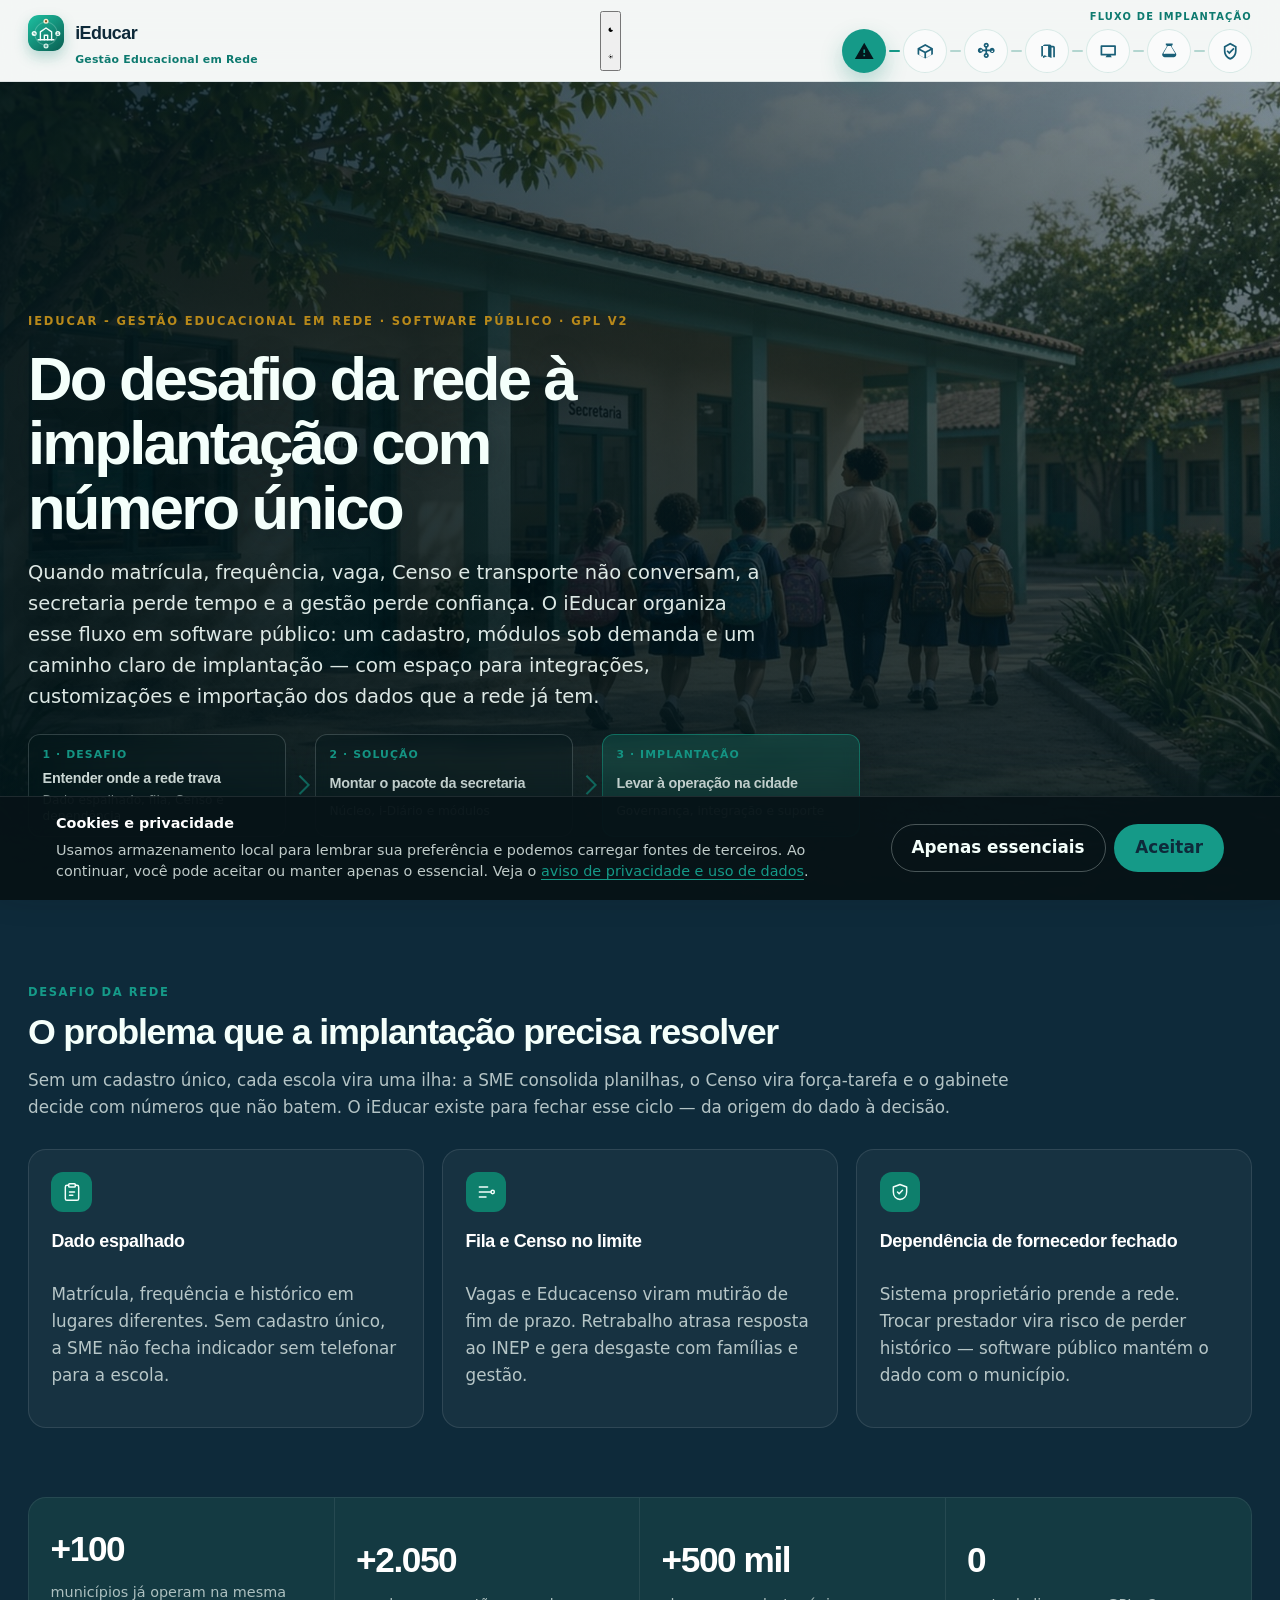
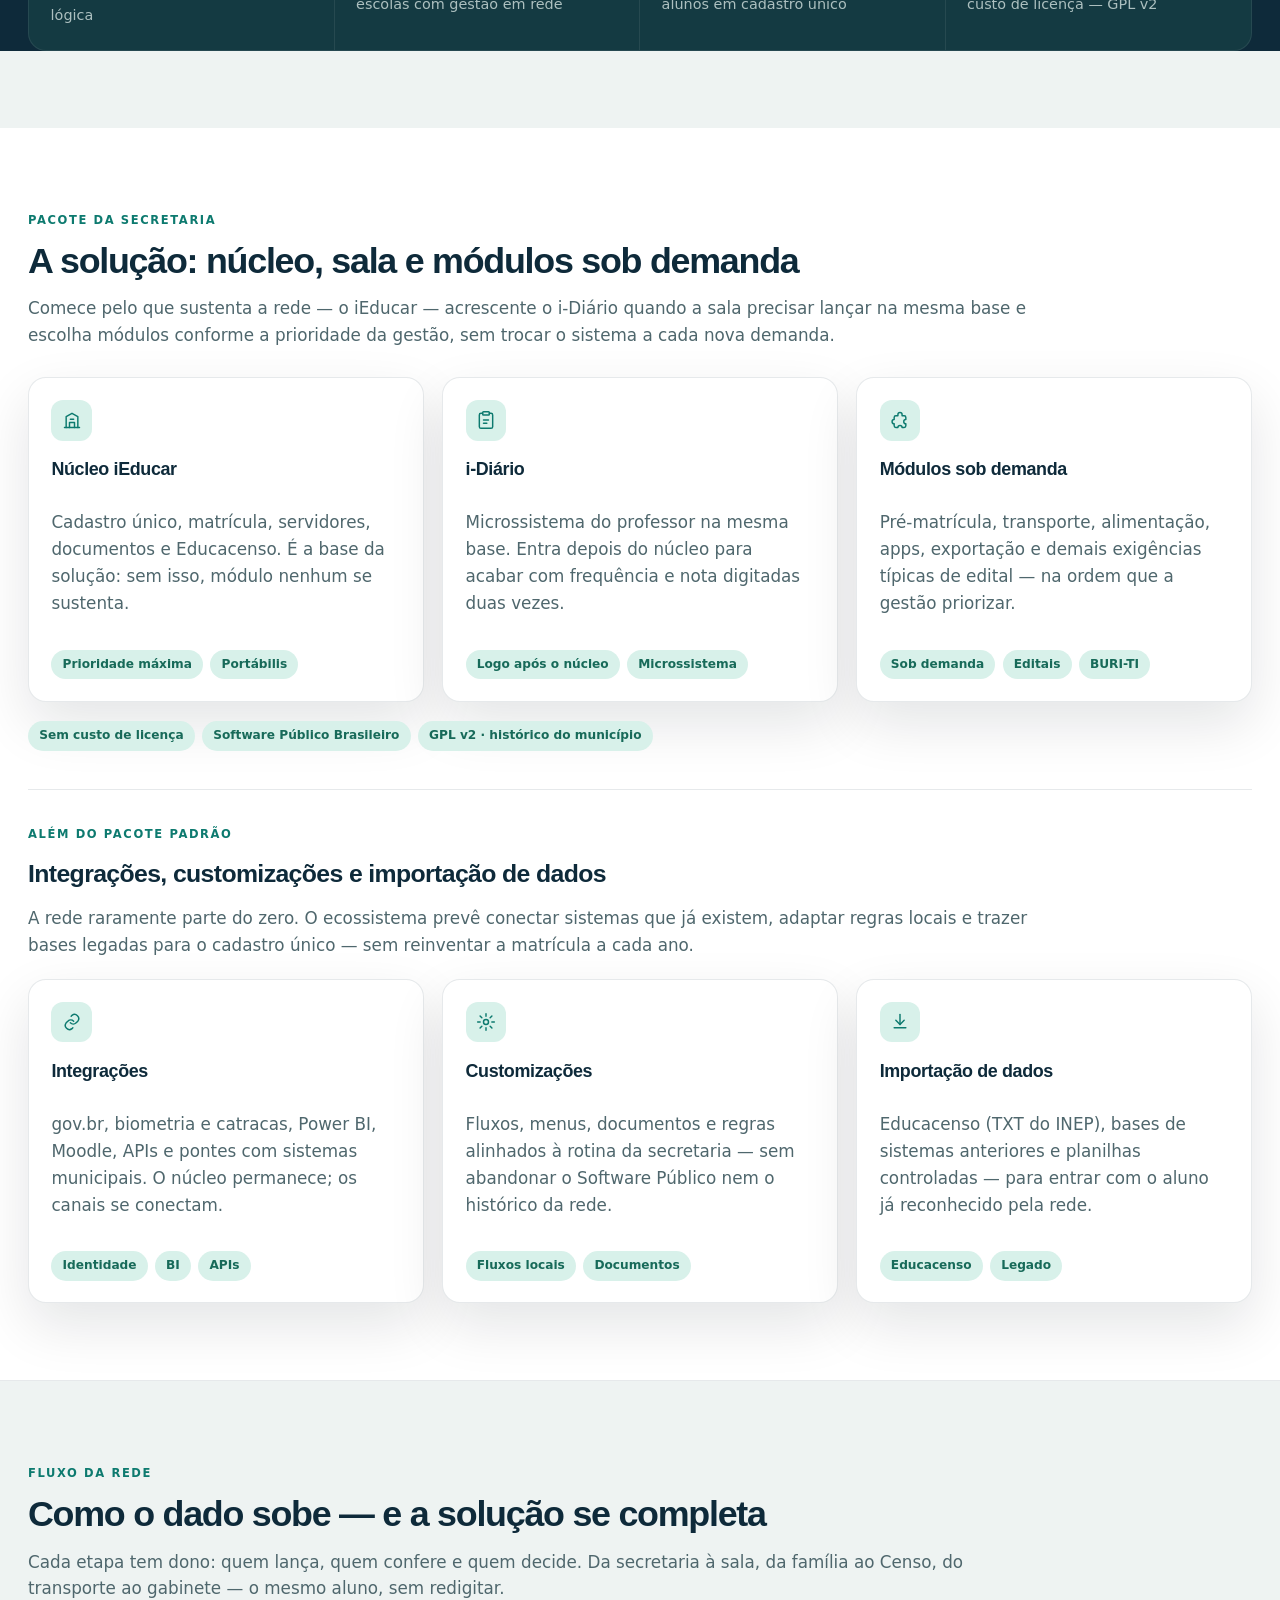
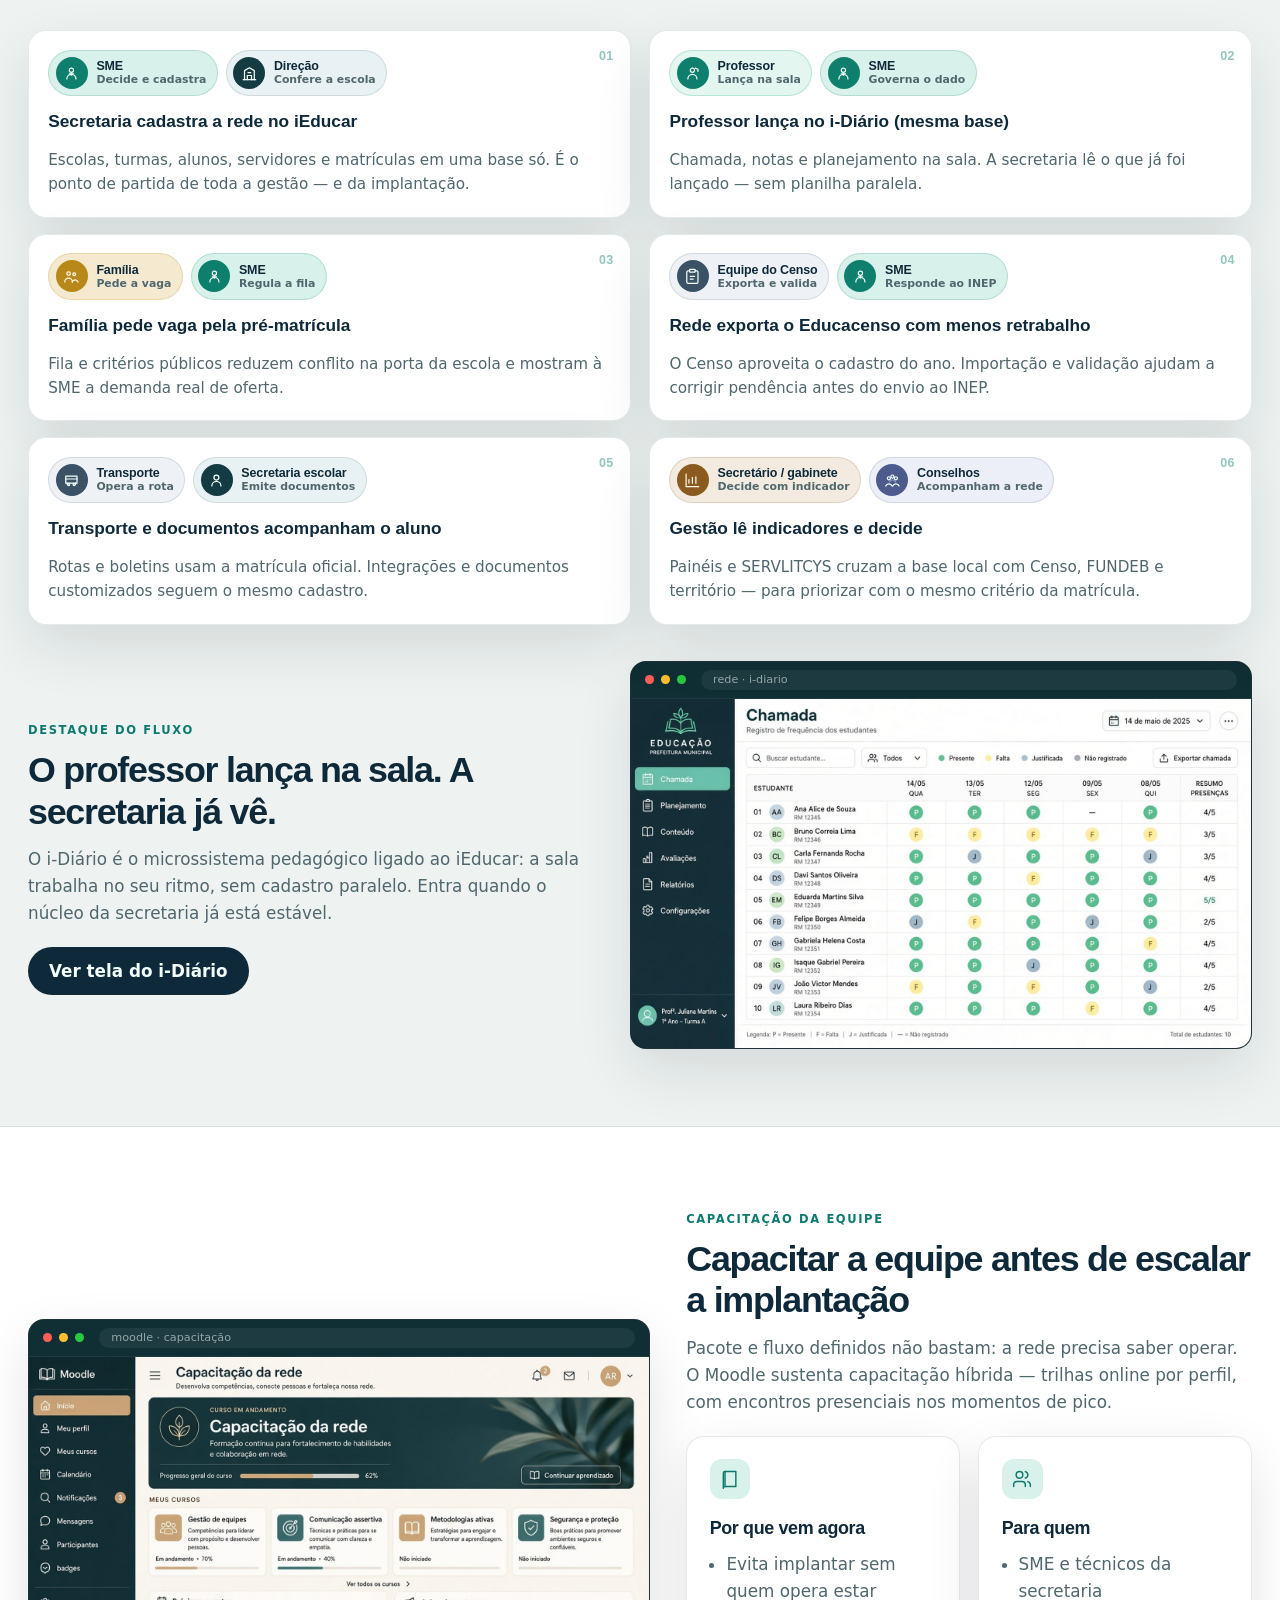
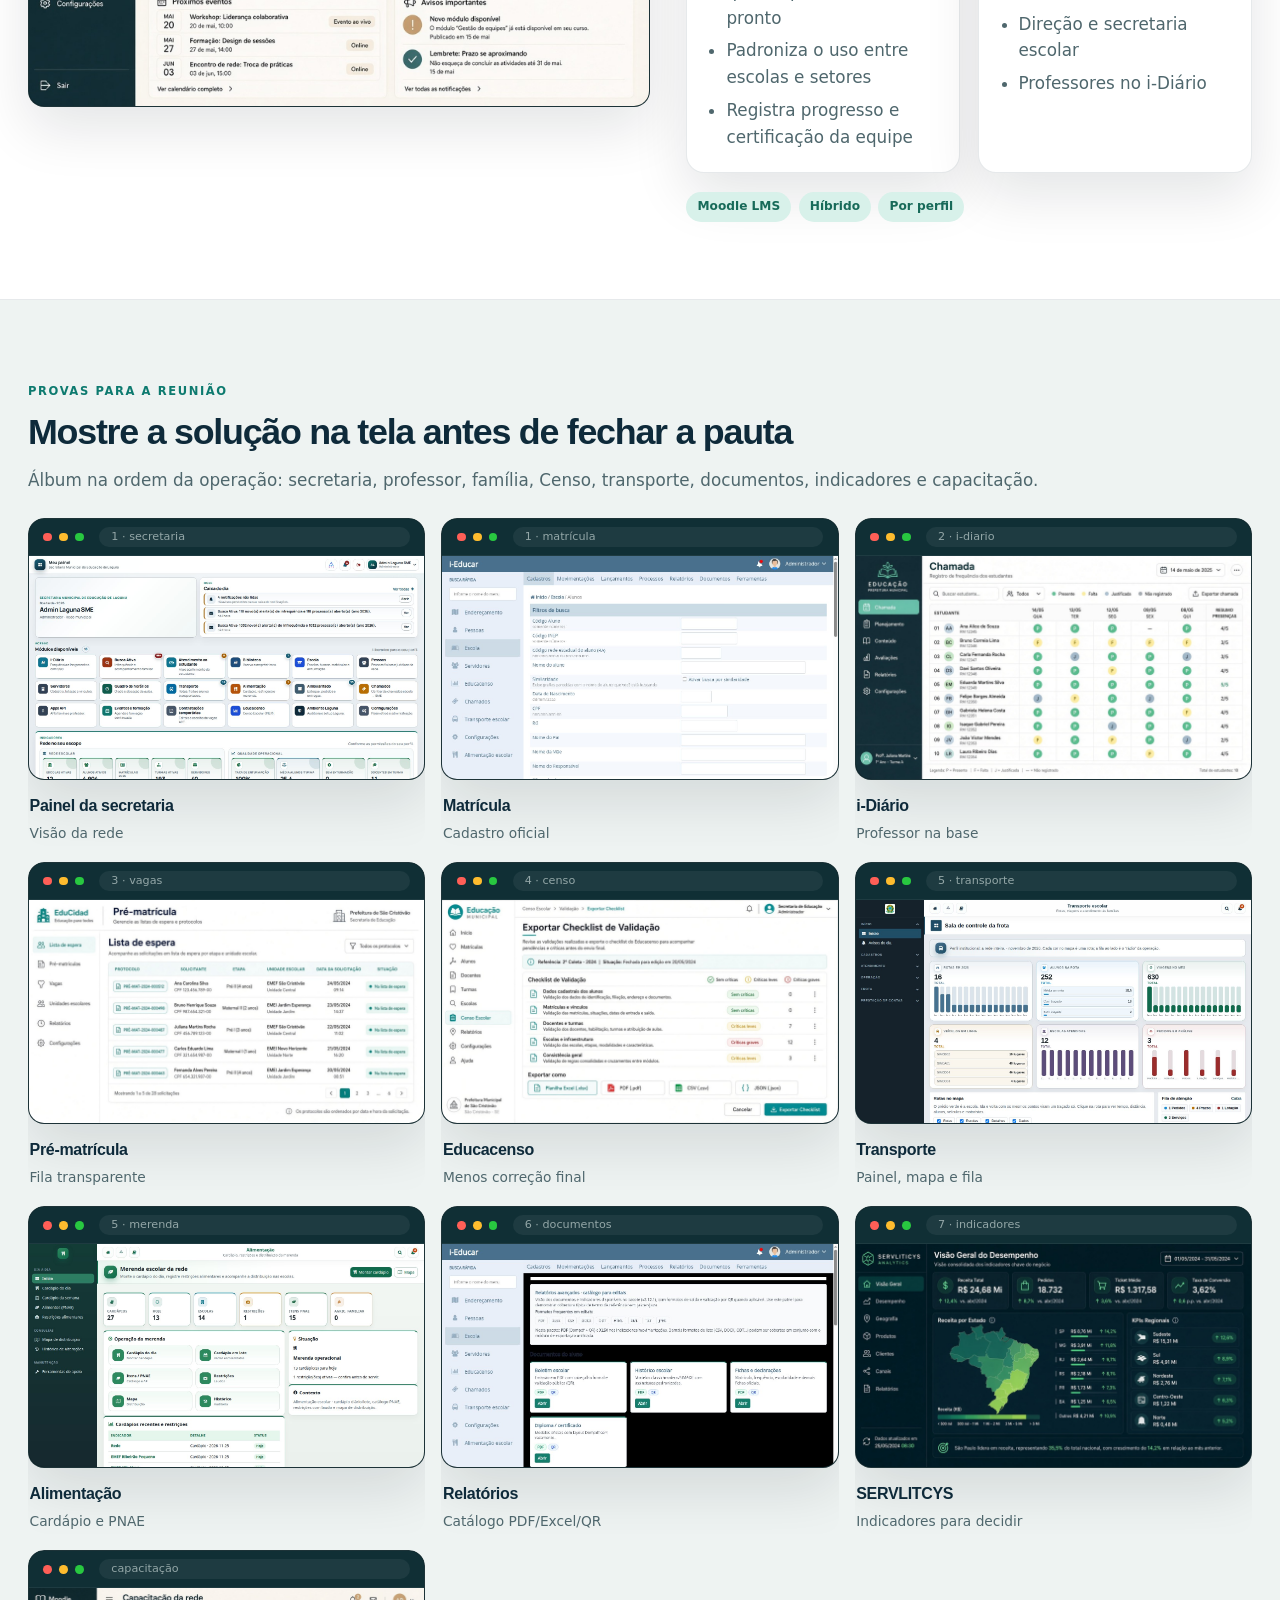
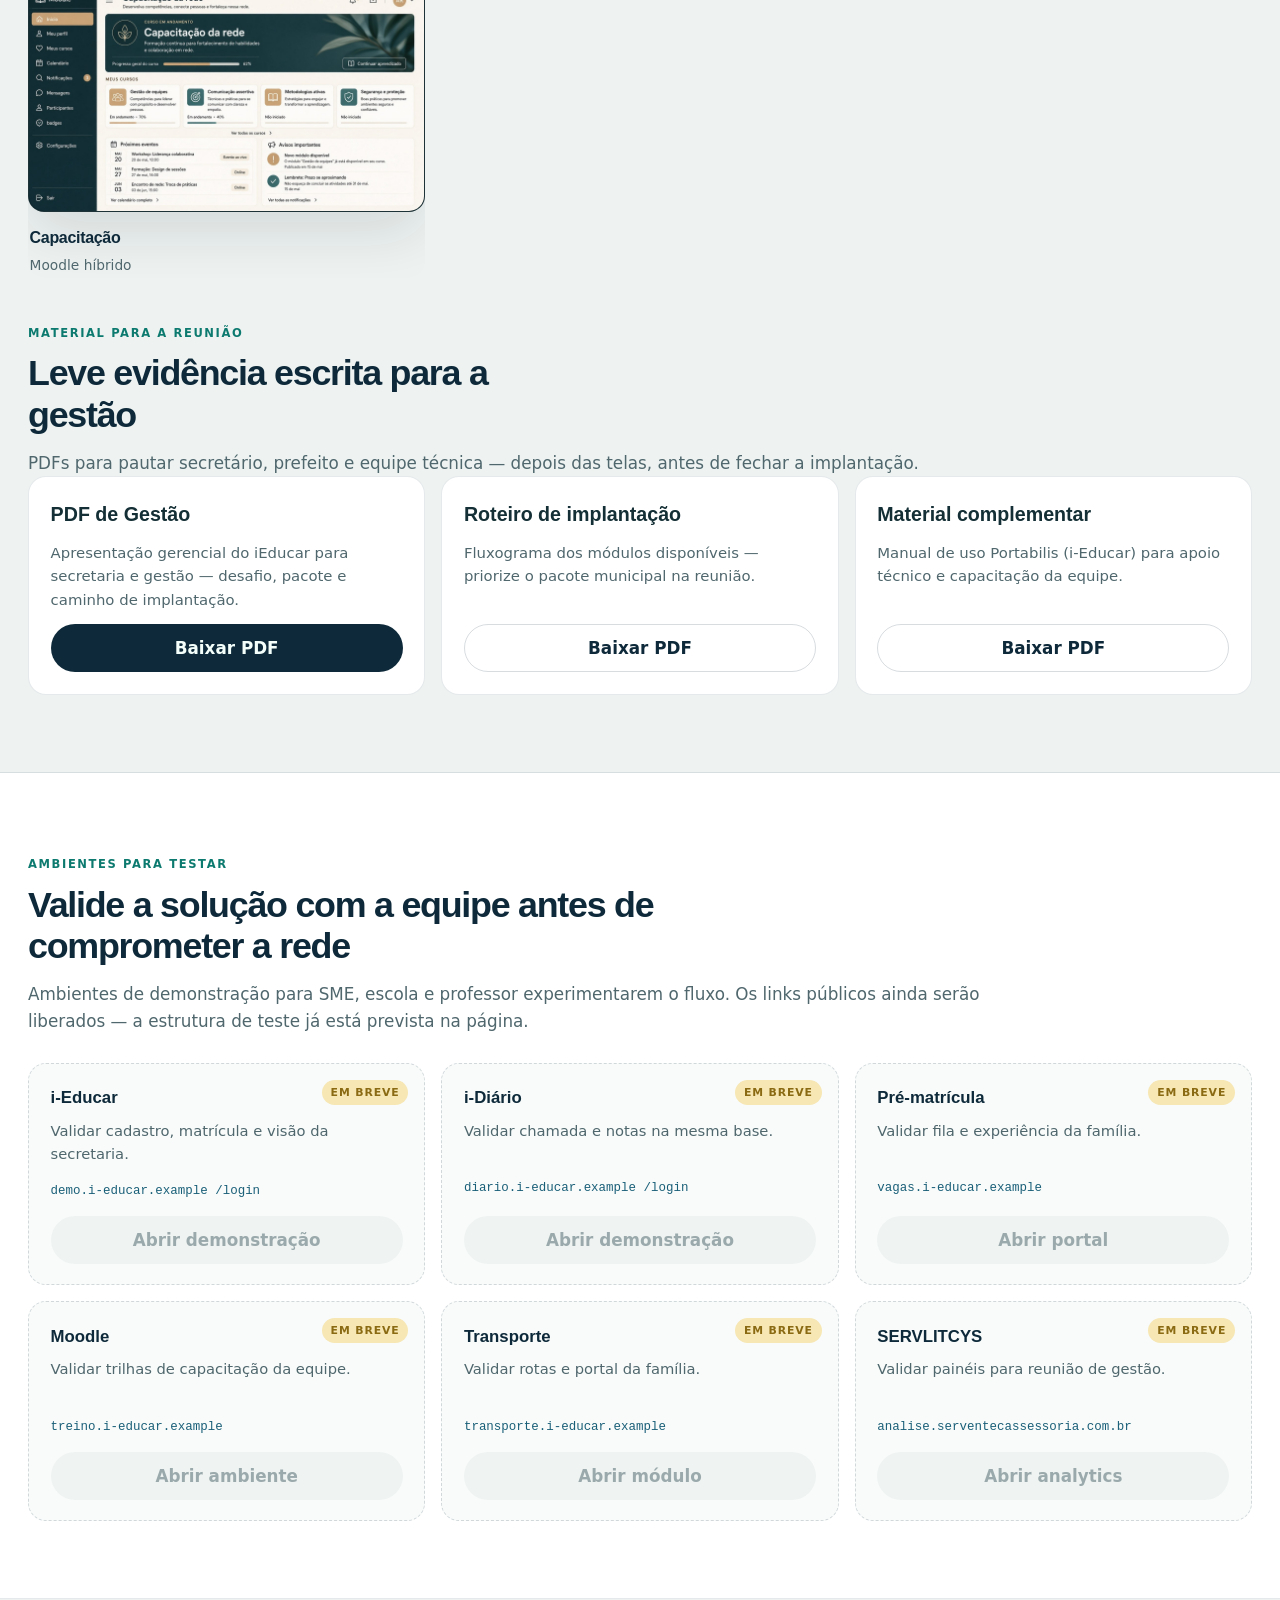
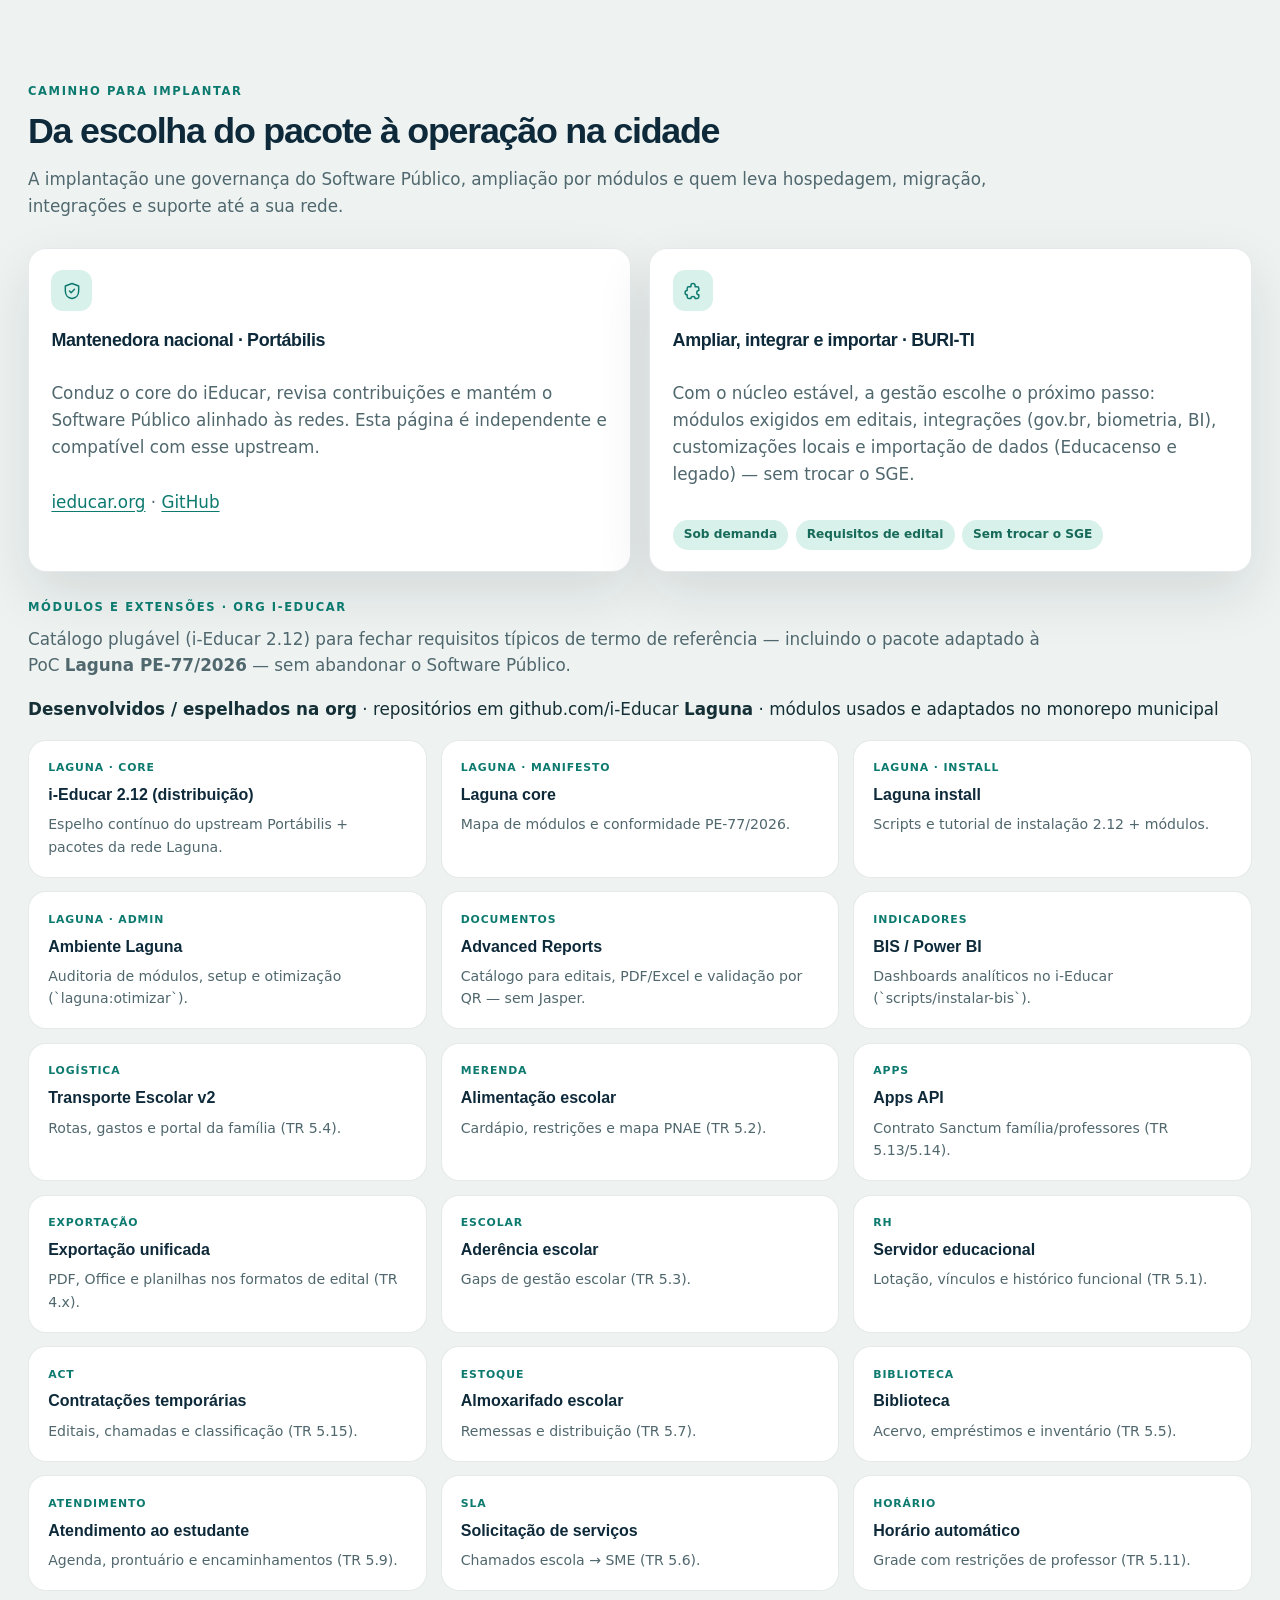
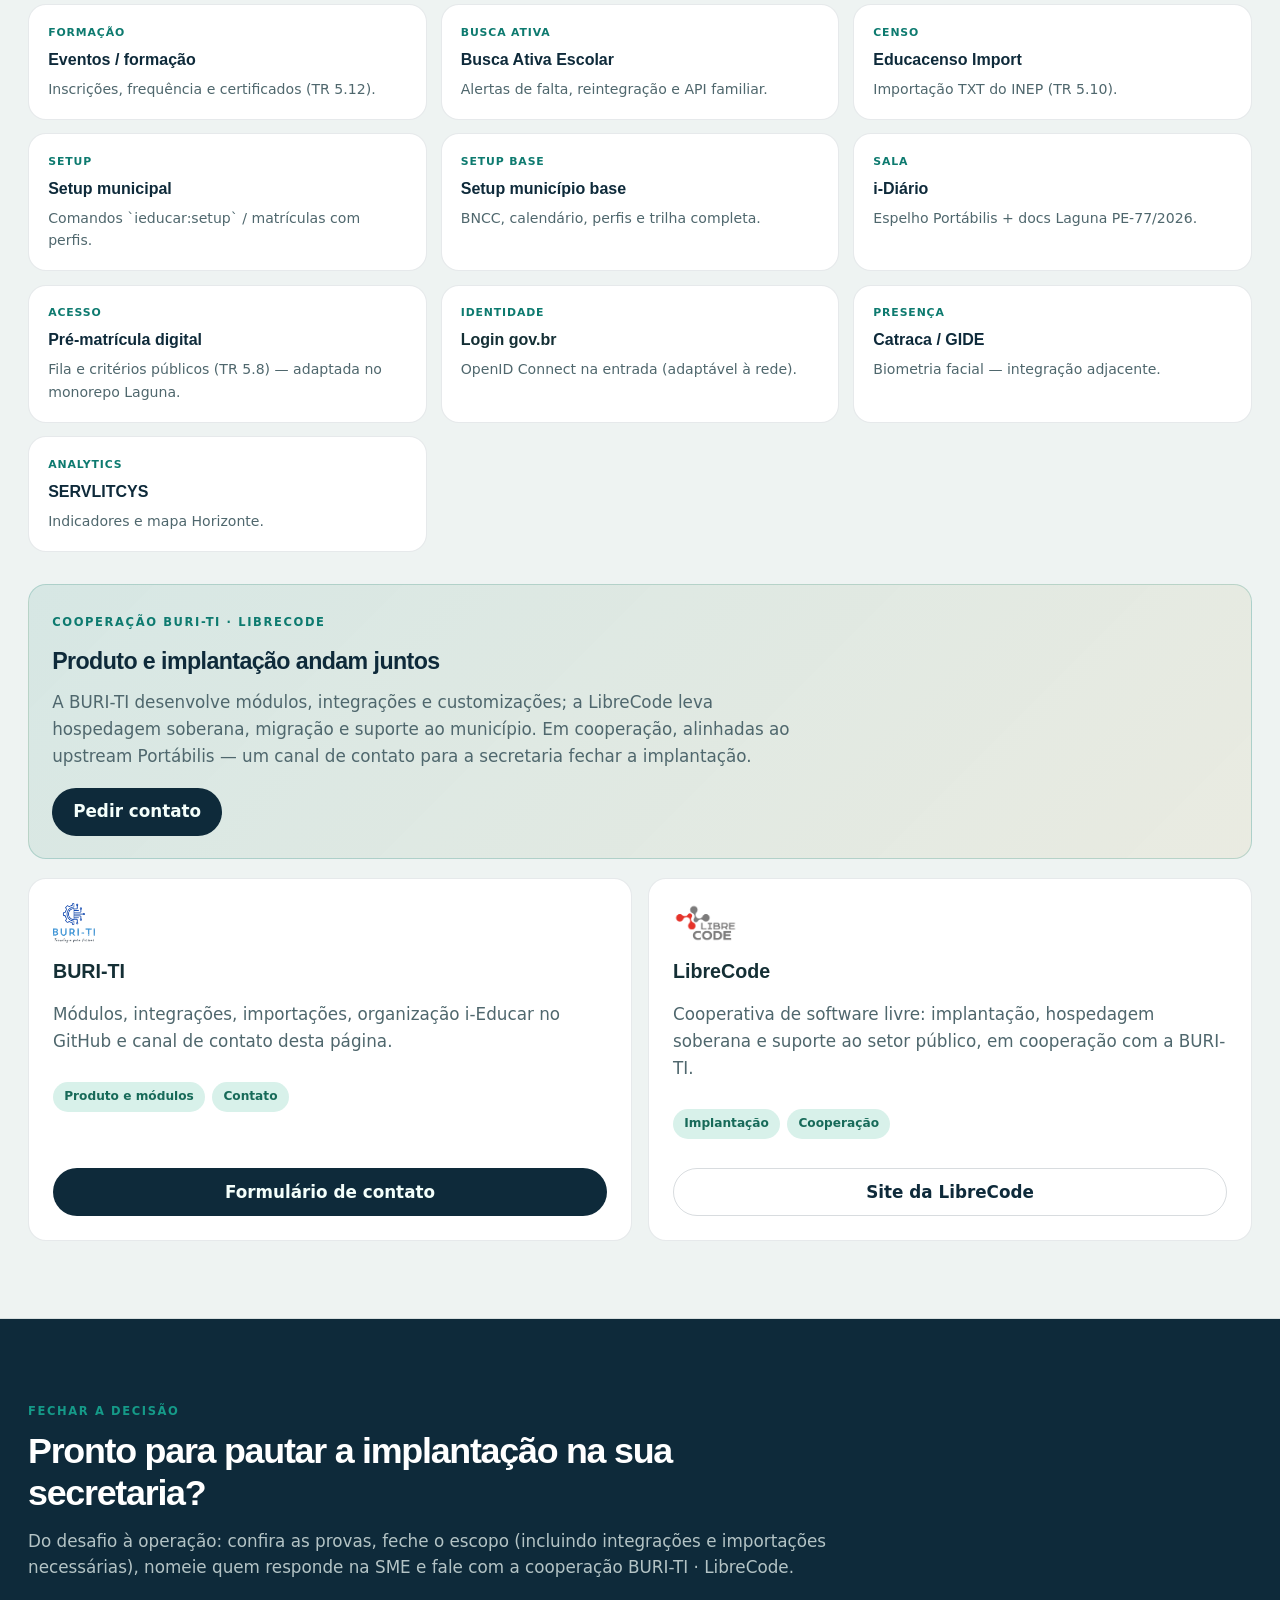
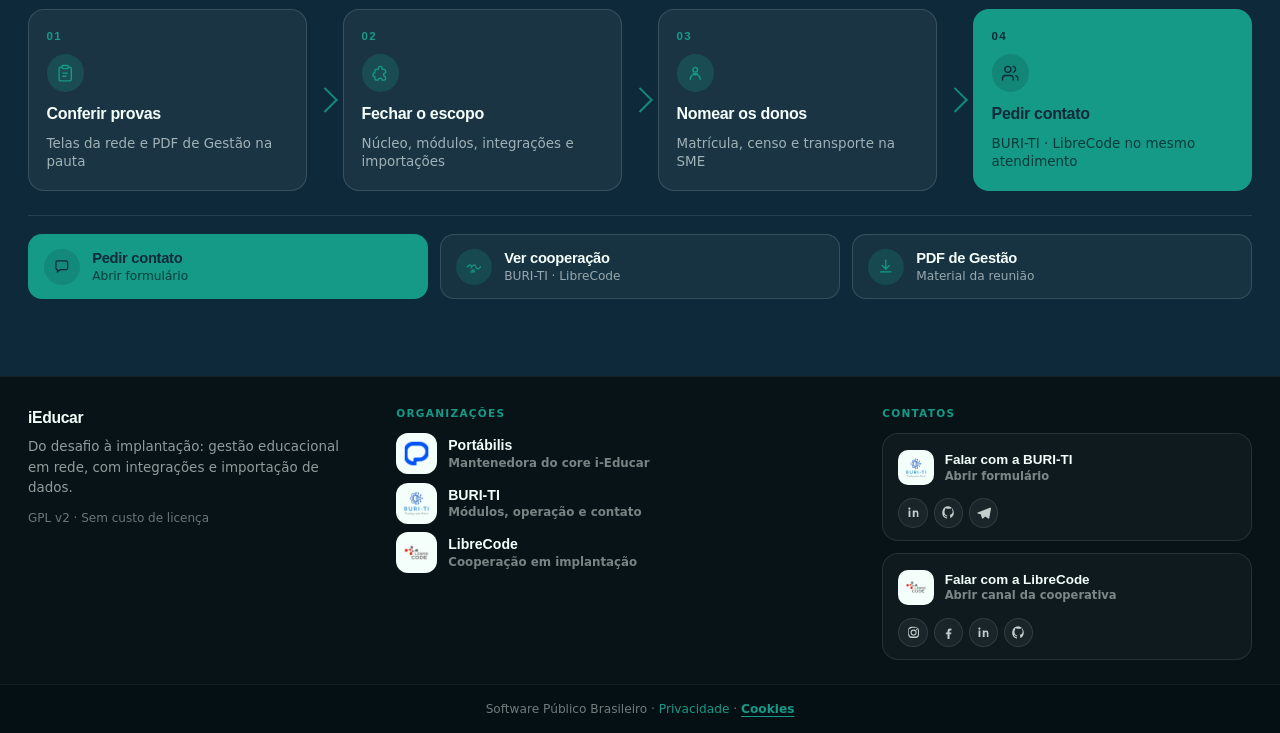
==== commit 42cf0a9e: "Atualiza catálogo Laguna e identidade Buriti azul" ====
--- a/index.html
+++ b/index.html
@@ -17,11 +17,25 @@
   <link rel="apple-touch-icon" href="assets/img/apple-touch-icon.png">
   <link rel="icon" type="image/png" sizes="192x192" href="assets/img/icon-192.png">
   <link rel="icon" type="image/png" sizes="512x512" href="assets/img/favicon-512.png">
-  <meta name="theme-color" content="#0d7a6f">
+  <meta name="theme-color" content="#1a5f9e" media="(prefers-color-scheme: light)">
+  <meta name="theme-color" content="#0a0c11" media="(prefers-color-scheme: dark)">
+  <script>
+    (function () {
+      try {
+        var t = localStorage.getItem('ieducar.tema');
+        if (t !== 'claro' && t !== 'escuro') {
+          t = window.matchMedia('(prefers-color-scheme: dark)').matches ? 'escuro' : 'claro';
+        }
+        document.documentElement.setAttribute('data-tema', t);
+      } catch (e) {
+        document.documentElement.setAttribute('data-tema', 'claro');
+      }
+    })();
+  </script>
   <link rel="preconnect" href="https://fonts.googleapis.com">
   <link rel="preconnect" href="https://fonts.gstatic.com" crossorigin>
-  <link href="https://fonts.googleapis.com/css2?family=Sora:wght@500;600;700&family=Source+Sans+3:wght@400;500;600;700&display=swap" rel="stylesheet">
-  <link rel="stylesheet" href="assets/css/site.css?v=buriti1">
+  <link href="https://fonts.googleapis.com/css2?family=Manrope:wght@400;500;600;700;800&display=swap" rel="stylesheet">
+  <link rel="stylesheet" href="assets/css/site.css?v=buriti-azul2">
 </head>
 <body>
   <header class="site-header">
@@ -32,6 +46,10 @@
         </span>
         iEducar <small>Gestão Educacional em Rede</small>
       </a>
+      <button type="button" class="tema-toggle" data-tema-toggle title="Alternar modo claro ou escuro" aria-label="Alternar modo claro ou escuro">
+        <svg class="ico-lua" viewBox="0 0 24 24" aria-hidden="true"><path fill="currentColor" d="M12.1 22a9.9 9.9 0 0 1-7-2.9A10 10 0 0 1 11.2 2a1 1 0 0 1 1.1 1.3A8 8 0 0 0 20.7 13a1 1 0 0 1 1.3 1.1A9.9 9.9 0 0 1 12.1 22z"/></svg>
+        <svg class="ico-sol" viewBox="0 0 24 24" aria-hidden="true"><path fill="currentColor" d="M12 4.5a1 1 0 0 1-1-1V2a1 1 0 1 1 2 0v1.5a1 1 0 0 1-1 1zm0 15a1 1 0 0 1 1 1V22a1 1 0 1 1-2 0v-1.5a1 1 0 0 1 1-1zM4.5 13H3a1 1 0 1 1 0-2h1.5a1 1 0 1 1 0 2zm16.5-1a1 1 0 0 1-1 1h-1.5a1 1 0 1 1 0-2H20a1 1 0 0 1 1 1zM6.3 7.7a1 1 0 0 1 0-1.4L7.4 5.2A1 1 0 0 1 8.8 6.6L7.7 7.7a1 1 0 0 1-1.4 0zm10.9 10.9a1 1 0 0 1 0-1.4l1.1-1.1a1 1 0 1 1 1.4 1.4l-1.1 1.1a1 1 0 0 1-1.4 0zM7.7 16.3 6.6 17.4A1 1 0 1 1 5.2 16l1.1-1.1a1 1 0 0 1 1.4 1.4zm10.9-10.9 1.1-1.1A1 1 0 0 1 21.1 5.7L20 6.8a1 1 0 1 1-1.4-1.4zM12 8a4 4 0 1 1-4 4 4 4 0 0 1 4-4z"/></svg>
+      </button>
       <nav class="nav-flow" aria-label="Fluxo de implantação">
         <p class="nav-flow-label">Fluxo de implantação</p>
         <ol class="nav-flow-list">
@@ -181,8 +199,8 @@
           <article class="card">
             <div class="card-ico" aria-hidden="true"><svg viewBox="0 0 24 24" fill="none" stroke="currentColor" stroke-width="1.75"><use href="assets/icons/sprite.svg#i-puzzle"></use></svg></div>
             <h3>Módulos sob demanda</h3>
-            <p>Busca ativa, atendimento, transporte, merenda, horários, ACT e demais exigências de edital — mesma identidade Buriti, na ordem que a gestão priorizar.</p>
-            <div class="pill-row"><span class="pill">Tema Buriti</span><span class="pill">Editais</span><span class="pill">BURI-TI</span></div>
+            <p>Pré-matrícula, transporte, alimentação, apps, exportação e demais exigências típicas de edital — na ordem que a gestão priorizar.</p>
+            <div class="pill-row"><span class="pill">Sob demanda</span><span class="pill">Editais</span><span class="pill">BURI-TI</span></div>
           </article>
         </div>
         <div class="pill-row" style="margin-top:1.2rem">
@@ -349,12 +367,12 @@
               O i-Diário é o microssistema pedagógico ligado ao iEducar: a sala trabalha no seu ritmo,
               sem cadastro paralelo. Entra quando o núcleo da secretaria já está estável.
             </p>
-            <a class="btn btn-dark" href="#provas" data-open-album="11">Ver tela do i-Diário</a>
+            <a class="btn btn-dark" href="#provas" data-open-album="2">Ver tela do i-Diário</a>
           </div>
           <div class="device">
             <div class="device-bar" aria-hidden="true"><i></i><i></i><i></i><span>rede · i-diario</span></div>
             <div class="device-screen">
-              <img src="assets/img/tela-idiario.jpg?v=buriti1" width="1600" height="900" alt="Tela do i-Diário" loading="lazy">
+              <img src="assets/img/tela-idiario.jpg" width="1600" height="900" alt="Tela do i-Diário" loading="lazy">
             </div>
           </div>
         </div>
@@ -414,94 +432,80 @@
         <div class="album-head">
           <div>
             <p class="kicker">Provas para a reunião</p>
-            <h2>Interfaces reais no tema Buriti</h2>
-            <p class="lead">Álbum capturado na PoC Laguna: entrada, painel, busca ativa, atendimento, logística, merenda, horários, formação, biblioteca, estoque, ACT e i-Diário.</p>
+            <h2>Mostre a solução na tela antes de fechar a pauta</h2>
+            <p class="lead">Álbum na ordem da operação: secretaria, professor, família, Censo, transporte, documentos, indicadores e capacitação.</p>
           </div>
         </div>
         <div class="album-grid" id="album-grid">
           <button type="button" class="album-item" data-album-index="0">
             <div class="device">
-              <div class="device-bar" aria-hidden="true"><i></i><i></i><i></i><span>entrada</span></div>
-              <div class="device-screen"><img src="assets/img/tela-login.jpg?v=buriti1" alt="Login Buriti" width="1440" height="900" loading="lazy"></div>
-            </div>
-            <div class="meta"><strong>Portal de entrada</strong><span>Login + serviços externos</span></div>
+              <div class="device-bar" aria-hidden="true"><i></i><i></i><i></i><span>1 · secretaria</span></div>
+              <div class="device-screen"><img src="assets/img/tela-ieducar-gestao.jpg" alt="Painel" width="1600" height="900" loading="lazy"></div>
+            </div>
+            <div class="meta"><strong>Painel da secretaria</strong><span>Visão da rede</span></div>
           </button>
           <button type="button" class="album-item" data-album-index="1">
             <div class="device">
-              <div class="device-bar" aria-hidden="true"><i></i><i></i><i></i><span>painel</span></div>
-              <div class="device-screen"><img src="assets/img/tela-ieducar-gestao.jpg?v=buriti1" alt="Painel Buriti" width="1440" height="900" loading="lazy"></div>
-            </div>
-            <div class="meta"><strong>Painel da secretaria</strong><span>Módulos e caixa do dia</span></div>
+              <div class="device-bar" aria-hidden="true"><i></i><i></i><i></i><span>1 · matrícula</span></div>
+              <div class="device-screen"><img src="assets/img/tela-matricula.jpg" alt="Matrícula" width="1600" height="900" loading="lazy"></div>
+            </div>
+            <div class="meta"><strong>Matrícula</strong><span>Cadastro oficial</span></div>
           </button>
           <button type="button" class="album-item" data-album-index="2">
             <div class="device">
-              <div class="device-bar" aria-hidden="true"><i></i><i></i><i></i><span>busca ativa</span></div>
-              <div class="device-screen"><img src="assets/img/tela-busca-ativa.jpg?v=buriti1" alt="Busca Ativa" width="1440" height="900" loading="lazy"></div>
-            </div>
-            <div class="meta"><strong>Busca Ativa</strong><span>Infrequência e família</span></div>
+              <div class="device-bar" aria-hidden="true"><i></i><i></i><i></i><span>2 · i-diario</span></div>
+              <div class="device-screen"><img src="assets/img/tela-idiario.jpg" alt="i-Diário" width="1600" height="900" loading="lazy"></div>
+            </div>
+            <div class="meta"><strong>i-Diário</strong><span>Professor na base</span></div>
           </button>
           <button type="button" class="album-item" data-album-index="3">
             <div class="device">
-              <div class="device-bar" aria-hidden="true"><i></i><i></i><i></i><span>atendimento</span></div>
-              <div class="device-screen"><img src="assets/img/tela-atendimento.jpg?v=buriti1" alt="Atendimento" width="1440" height="900" loading="lazy"></div>
-            </div>
-            <div class="meta"><strong>Atendimento</strong><span>Fila, agenda e acolhimento</span></div>
+              <div class="device-bar" aria-hidden="true"><i></i><i></i><i></i><span>3 · vagas</span></div>
+              <div class="device-screen"><img src="assets/img/tela-fila.jpg" alt="Fila" width="1600" height="900" loading="lazy"></div>
+            </div>
+            <div class="meta"><strong>Pré-matrícula</strong><span>Fila transparente</span></div>
           </button>
           <button type="button" class="album-item" data-album-index="4">
             <div class="device">
-              <div class="device-bar" aria-hidden="true"><i></i><i></i><i></i><span>transporte</span></div>
-              <div class="device-screen"><img src="assets/img/tela-transporte.jpg?v=buriti1" alt="Transporte" width="1440" height="900" loading="lazy"></div>
-            </div>
-            <div class="meta"><strong>Transporte</strong><span>Frota, rotas e pedidos</span></div>
+              <div class="device-bar" aria-hidden="true"><i></i><i></i><i></i><span>4 · censo</span></div>
+              <div class="device-screen"><img src="assets/img/tela-censo.jpg" alt="Censo" width="1600" height="900" loading="lazy"></div>
+            </div>
+            <div class="meta"><strong>Educacenso</strong><span>Menos correção final</span></div>
           </button>
           <button type="button" class="album-item" data-album-index="5">
             <div class="device">
-              <div class="device-bar" aria-hidden="true"><i></i><i></i><i></i><span>merenda</span></div>
-              <div class="device-screen"><img src="assets/img/tela-alimentacao.jpg?v=buriti1" alt="Alimentação escolar" width="1440" height="900" loading="lazy"></div>
-            </div>
-            <div class="meta"><strong>Alimentação</strong><span>Cardápio e PNAE</span></div>
+              <div class="device-bar" aria-hidden="true"><i></i><i></i><i></i><span>5 · transporte</span></div>
+              <div class="device-screen"><img src="assets/img/tela-transporte.jpg" alt="Transporte" width="1600" height="900" loading="lazy"></div>
+            </div>
+            <div class="meta"><strong>Transporte</strong><span>Painel, mapa e fila</span></div>
           </button>
           <button type="button" class="album-item" data-album-index="6">
             <div class="device">
-              <div class="device-bar" aria-hidden="true"><i></i><i></i><i></i><span>horários</span></div>
-              <div class="device-screen"><img src="assets/img/tela-horario.jpg?v=buriti1" alt="Quadro de horários" width="1440" height="900" loading="lazy"></div>
-            </div>
-            <div class="meta"><strong>Quadro de horários</strong><span>Grade sem choque</span></div>
+              <div class="device-bar" aria-hidden="true"><i></i><i></i><i></i><span>5 · merenda</span></div>
+              <div class="device-screen"><img src="assets/img/tela-alimentacao.jpg" alt="Alimentação escolar" width="1600" height="900" loading="lazy"></div>
+            </div>
+            <div class="meta"><strong>Alimentação</strong><span>Cardápio e PNAE</span></div>
           </button>
           <button type="button" class="album-item" data-album-index="7">
             <div class="device">
-              <div class="device-bar" aria-hidden="true"><i></i><i></i><i></i><span>formação</span></div>
-              <div class="device-screen"><img src="assets/img/tela-eventos.jpg?v=buriti1" alt="Eventos e formação" width="1440" height="900" loading="lazy"></div>
-            </div>
-            <div class="meta"><strong>Eventos / formação</strong><span>Inscrição e certificados</span></div>
+              <div class="device-bar" aria-hidden="true"><i></i><i></i><i></i><span>6 · documentos</span></div>
+              <div class="device-screen"><img src="assets/img/tela-relatorios.jpg" alt="Relatórios avançados" width="1600" height="900" loading="lazy"></div>
+            </div>
+            <div class="meta"><strong>Relatórios</strong><span>Catálogo PDF/Excel/QR</span></div>
           </button>
           <button type="button" class="album-item" data-album-index="8">
             <div class="device">
-              <div class="device-bar" aria-hidden="true"><i></i><i></i><i></i><span>biblioteca</span></div>
-              <div class="device-screen"><img src="assets/img/tela-biblioteca.jpg?v=buriti1" alt="Biblioteca" width="1440" height="900" loading="lazy"></div>
-            </div>
-            <div class="meta"><strong>Biblioteca</strong><span>Acervo e empréstimos</span></div>
+              <div class="device-bar" aria-hidden="true"><i></i><i></i><i></i><span>7 · indicadores</span></div>
+              <div class="device-screen"><img src="assets/img/tela-servlitcys.jpg" alt="SERVLITCYS" width="1600" height="900" loading="lazy"></div>
+            </div>
+            <div class="meta"><strong>SERVLITCYS</strong><span>Indicadores para decidir</span></div>
           </button>
           <button type="button" class="album-item" data-album-index="9">
             <div class="device">
-              <div class="device-bar" aria-hidden="true"><i></i><i></i><i></i><span>estoque</span></div>
-              <div class="device-screen"><img src="assets/img/tela-almoxarifado.jpg?v=buriti1" alt="Almoxarifado" width="1440" height="900" loading="lazy"></div>
-            </div>
-            <div class="meta"><strong>Almoxarifado</strong><span>Pedidos e entregas</span></div>
-          </button>
-          <button type="button" class="album-item" data-album-index="10">
-            <div class="device">
-              <div class="device-bar" aria-hidden="true"><i></i><i></i><i></i><span>act</span></div>
-              <div class="device-screen"><img src="assets/img/tela-act.jpg?v=buriti1" alt="Contratações temporárias" width="1440" height="900" loading="lazy"></div>
-            </div>
-            <div class="meta"><strong>Contratações (ACT)</strong><span>Editais e candidatos</span></div>
-          </button>
-          <button type="button" class="album-item" data-album-index="11">
-            <div class="device">
-              <div class="device-bar" aria-hidden="true"><i></i><i></i><i></i><span>i-diario</span></div>
-              <div class="device-screen"><img src="assets/img/tela-idiario.jpg?v=buriti1" alt="i-Diário" width="1600" height="900" loading="lazy"></div>
-            </div>
-            <div class="meta"><strong>i-Diário</strong><span>Professor na base</span></div>
+              <div class="device-bar" aria-hidden="true"><i></i><i></i><i></i><span>capacitação</span></div>
+              <div class="device-screen"><img src="assets/img/tela-moodle.jpg" alt="Moodle" width="1600" height="900" loading="lazy"></div>
+            </div>
+            <div class="meta"><strong>Capacitação</strong><span>Moodle híbrido</span></div>
           </button>
         </div>
 
@@ -624,35 +628,44 @@
           </article>
         </div>
 
-        <p class="kicker" style="margin:0 0 .6rem">Módulos e extensões · tema Buriti</p>
-        <p class="lead" style="margin-bottom:1rem">
-          Catálogo plugável na identidade Buriti — estudante, logística, merenda, RH, apps e homologação —
-          para fechar requisitos típicos de termo de referência sem abandonar o Software Público.
+        <p class="kicker" style="margin:0 0 .6rem">Módulos e extensões · org i-Educar</p>
+        <p class="lead" style="margin-bottom:.6rem">
+          Catálogo plugável (i-Educar 2.12) para fechar requisitos típicos de termo de referência —
+          incluindo o pacote adaptado à PoC <strong>Laguna PE-77/2026</strong> — sem abandonar o Software Público.
+        </p>
+        <p class="plugins-legenda">
+          <span><strong>Desenvolvidos / espelhados na org</strong> · repositórios em github.com/i-Educar</span>
+          <span><strong>Laguna</strong> · módulos usados e adaptados no monorepo municipal</span>
         </p>
         <div class="plugin-grid" id="plugins" style="margin-bottom:2rem">
-          <article class="plugin"><span class="tag">Estudante</span><h3><a href="https://github.com/i-Educar/i-educar-busca-ativa-package" rel="noopener noreferrer">Busca Ativa</a></h3><p>Infrequência, alertas, processos e ponte com atendimento / Apps família.</p></article>
-          <article class="plugin"><span class="tag">Atendimento</span><h3><a href="https://github.com/i-Educar/i-educar-atendimento-estudante-package" rel="noopener noreferrer">Atendimento ao estudante</a></h3><p>Fila, agenda, registro com anexos e histórico.</p></article>
-          <article class="plugin"><span class="tag">Logística</span><h3><a href="https://github.com/i-Educar/i-educar-transporte-escolar-v2-package" rel="noopener noreferrer">Transporte Escolar v2</a></h3><p>Rotas, frota, mapa e portal da família.</p></article>
-          <article class="plugin"><span class="tag">Merenda</span><h3><a href="https://github.com/i-Educar/i-educar-alimentacao-escolar-package" rel="noopener noreferrer">Alimentação escolar</a></h3><p>Cardápio, restrições com laudo e mapa PNAE.</p></article>
-          <article class="plugin"><span class="tag">Horário</span><h3><a href="https://github.com/i-Educar/i-educar-horario-automatico-package" rel="noopener noreferrer">Quadro de horários</a></h3><p>Matriz, geração automática e detecção de choques.</p></article>
-          <article class="plugin"><span class="tag">Formação</span><h3><a href="https://github.com/i-Educar/i-educar-eventos-formacao-package" rel="noopener noreferrer">Eventos / formação</a></h3><p>Inscrições, presença e certificados.</p></article>
-          <article class="plugin"><span class="tag">Biblioteca</span><h3><a href="https://github.com/i-Educar/i-educar-biblioteca-package" rel="noopener noreferrer">Biblioteca</a></h3><p>Acervo, empréstimos e inventário escolar.</p></article>
-          <article class="plugin"><span class="tag">Estoque</span><h3><a href="https://github.com/i-Educar/i-educar-almoxarifado-escolar-package" rel="noopener noreferrer">Almoxarifado escolar</a></h3><p>Pedidos, saldos e remessas SME ↔ escolas.</p></article>
-          <article class="plugin"><span class="tag">RH</span><h3><a href="https://github.com/i-Educar/i-educar-contratacoes-temporarias-package" rel="noopener noreferrer">Contratações temporárias</a></h3><p>Editais ACT, portal do candidato e classificação.</p></article>
-          <article class="plugin"><span class="tag">RH</span><h3><a href="https://github.com/i-Educar/i-educar-servidor-educacional-package" rel="noopener noreferrer">Servidor educacional</a></h3><p>Lotação, vínculos e histórico funcional.</p></article>
-          <article class="plugin"><span class="tag">Apps</span><h3><a href="https://github.com/i-Educar/i-educar-apps-api-package" rel="noopener noreferrer">Apps API</a></h3><p>Contrato Sanctum para família e professores.</p></article>
-          <article class="plugin"><span class="tag">Documentos</span><h3><a href="https://github.com/i-Educar/i-educar-advreport-package" rel="noopener noreferrer">Advanced Reports 2.12.1</a></h3><p>Catálogo para editais, PDF/Excel e validação por QR.</p></article>
-          <article class="plugin"><span class="tag">Exportação</span><h3><a href="https://github.com/i-Educar/i-educar-exportacao-unificada-package" rel="noopener noreferrer">Exportação unificada</a></h3><p>PDF, Office e planilhas nos formatos de edital.</p></article>
-          <article class="plugin"><span class="tag">Censo</span><h3><a href="https://github.com/i-Educar/i-educar-educacenso-import-package" rel="noopener noreferrer">Educacenso Import</a></h3><p>Importação TXT do INEP.</p></article>
-          <article class="plugin"><span class="tag">Escolar</span><h3><a href="https://github.com/i-Educar/i-educar-escolar-aderencia-package" rel="noopener noreferrer">Aderência escolar</a></h3><p>Gabarito, uniforme, atas e gaps de gestão.</p></article>
-          <article class="plugin"><span class="tag">SLA</span><h3><a href="https://github.com/i-Educar/i-educar-solicitacao-servicos-package" rel="noopener noreferrer">Solicitação de serviços</a></h3><p>Chamados escola → SME com andamento.</p></article>
-          <article class="plugin"><span class="tag">Homologação</span><h3><a href="https://github.com/i-Educar/i-educar-laguna-ambiente-package" rel="noopener noreferrer">Checklist de ambiente</a></h3><p>Audita módulos do edital e povoa base de teste.</p></article>
-          <article class="plugin"><span class="tag">Indicadores</span><h3><a href="https://github.com/JaderGabriel/i-educar-powerbi-package" rel="noopener noreferrer">BIS / Power BI</a></h3><p>Painéis da secretaria.</p></article>
+          <article class="plugin"><span class="tag tag-laguna">Laguna · Core</span><h3><a href="https://github.com/i-Educar/i-educar" rel="noopener noreferrer">i-Educar 2.12 (distribuição)</a></h3><p>Espelho contínuo do upstream Portábilis + pacotes da rede Laguna.</p></article>
+          <article class="plugin"><span class="tag tag-laguna">Laguna · Manifesto</span><h3><a href="https://github.com/i-Educar/i-educar-laguna-core" rel="noopener noreferrer">Laguna core</a></h3><p>Mapa de módulos e conformidade PE-77/2026.</p></article>
+          <article class="plugin"><span class="tag tag-laguna">Laguna · Install</span><h3><a href="https://github.com/i-Educar/i-educar-laguna-install" rel="noopener noreferrer">Laguna install</a></h3><p>Scripts e tutorial de instalação 2.12 + módulos.</p></article>
+          <article class="plugin"><span class="tag tag-laguna">Laguna · Admin</span><h3><a href="https://github.com/i-Educar/i-educar-laguna-ambiente-package" rel="noopener noreferrer">Ambiente Laguna</a></h3><p>Auditoria de módulos, setup e otimização (`laguna:otimizar`).</p></article>
+          <article class="plugin"><span class="tag">Documentos</span><h3><a href="https://github.com/i-Educar/i-educar-advreport-package" rel="noopener noreferrer">Advanced Reports</a></h3><p>Catálogo para editais, PDF/Excel e validação por QR — sem Jasper.</p></article>
+          <article class="plugin"><span class="tag tag-laguna">Indicadores</span><h3><a href="https://github.com/i-Educar/i-educar-powerbi-package" rel="noopener noreferrer">BIS / Power BI</a></h3><p>Dashboards analíticos no i-Educar (`scripts/instalar-bis`).</p></article>
+          <article class="plugin"><span class="tag tag-laguna">Logística</span><h3><a href="https://github.com/i-Educar/i-educar-transporte-escolar-v2-package" rel="noopener noreferrer">Transporte Escolar v2</a></h3><p>Rotas, gastos e portal da família (TR 5.4).</p></article>
+          <article class="plugin"><span class="tag tag-laguna">Merenda</span><h3><a href="https://github.com/i-Educar/i-educar-alimentacao-escolar-package" rel="noopener noreferrer">Alimentação escolar</a></h3><p>Cardápio, restrições e mapa PNAE (TR 5.2).</p></article>
+          <article class="plugin"><span class="tag tag-laguna">Apps</span><h3><a href="https://github.com/i-Educar/i-educar-apps-api-package" rel="noopener noreferrer">Apps API</a></h3><p>Contrato Sanctum família/professores (TR 5.13/5.14).</p></article>
+          <article class="plugin"><span class="tag tag-laguna">Exportação</span><h3><a href="https://github.com/i-Educar/i-educar-exportacao-unificada-package" rel="noopener noreferrer">Exportação unificada</a></h3><p>PDF, Office e planilhas nos formatos de edital (TR 4.x).</p></article>
+          <article class="plugin"><span class="tag tag-laguna">Escolar</span><h3><a href="https://github.com/i-Educar/i-educar-escolar-aderencia-package" rel="noopener noreferrer">Aderência escolar</a></h3><p>Gaps de gestão escolar (TR 5.3).</p></article>
+          <article class="plugin"><span class="tag tag-laguna">RH</span><h3><a href="https://github.com/i-Educar/i-educar-servidor-educacional-package" rel="noopener noreferrer">Servidor educacional</a></h3><p>Lotação, vínculos e histórico funcional (TR 5.1).</p></article>
+          <article class="plugin"><span class="tag tag-laguna">ACT</span><h3><a href="https://github.com/i-Educar/i-educar-contratacoes-temporarias-package" rel="noopener noreferrer">Contratações temporárias</a></h3><p>Editais, chamadas e classificação (TR 5.15).</p></article>
+          <article class="plugin"><span class="tag tag-laguna">Estoque</span><h3><a href="https://github.com/i-Educar/i-educar-almoxarifado-escolar-package" rel="noopener noreferrer">Almoxarifado escolar</a></h3><p>Remessas e distribuição (TR 5.7).</p></article>
+          <article class="plugin"><span class="tag tag-laguna">Biblioteca</span><h3><a href="https://github.com/i-Educar/i-educar-biblioteca-package" rel="noopener noreferrer">Biblioteca</a></h3><p>Acervo, empréstimos e inventário (TR 5.5).</p></article>
+          <article class="plugin"><span class="tag tag-laguna">Atendimento</span><h3><a href="https://github.com/i-Educar/i-educar-atendimento-estudante-package" rel="noopener noreferrer">Atendimento ao estudante</a></h3><p>Agenda, prontuário e encaminhamentos (TR 5.9).</p></article>
+          <article class="plugin"><span class="tag tag-laguna">SLA</span><h3><a href="https://github.com/i-Educar/i-educar-solicitacao-servicos-package" rel="noopener noreferrer">Solicitação de serviços</a></h3><p>Chamados escola → SME (TR 5.6).</p></article>
+          <article class="plugin"><span class="tag tag-laguna">Horário</span><h3><a href="https://github.com/i-Educar/i-educar-horario-automatico-package" rel="noopener noreferrer">Horário automático</a></h3><p>Grade com restrições de professor (TR 5.11).</p></article>
+          <article class="plugin"><span class="tag tag-laguna">Formação</span><h3><a href="https://github.com/i-Educar/i-educar-eventos-formacao-package" rel="noopener noreferrer">Eventos / formação</a></h3><p>Inscrições, frequência e certificados (TR 5.12).</p></article>
+          <article class="plugin"><span class="tag tag-laguna">Busca ativa</span><h3><a href="https://github.com/i-Educar/i-educar-busca-ativa-package" rel="noopener noreferrer">Busca Ativa Escolar</a></h3><p>Alertas de falta, reintegração e API familiar.</p></article>
+          <article class="plugin"><span class="tag tag-laguna">Censo</span><h3><a href="https://github.com/i-Educar/i-educar-educacenso-import-package" rel="noopener noreferrer">Educacenso Import</a></h3><p>Importação TXT do INEP (TR 5.10).</p></article>
+          <article class="plugin"><span class="tag tag-laguna">Setup</span><h3><a href="https://github.com/i-Educar/i-educar-setup-package" rel="noopener noreferrer">Setup municipal</a></h3><p>Comandos `ieducar:setup` / matrículas com perfis.</p></article>
+          <article class="plugin"><span class="tag">Setup base</span><h3><a href="https://github.com/i-Educar/i-educar-setup-municipio-base-package" rel="noopener noreferrer">Setup município base</a></h3><p>BNCC, calendário, perfis e trilha completa.</p></article>
+          <article class="plugin"><span class="tag tag-laguna">Sala</span><h3><a href="https://github.com/i-Educar/i-diario" rel="noopener noreferrer">i-Diário</a></h3><p>Espelho Portábilis + docs Laguna PE-77/2026.</p></article>
+          <article class="plugin"><span class="tag">Acesso</span><h3><a href="https://github.com/portabilis/pre-matricula-digital" rel="noopener noreferrer">Pré-matrícula digital</a></h3><p>Fila e critérios públicos (TR 5.8) — adaptada no monorepo Laguna.</p></article>
+          <article class="plugin"><span class="tag">Identidade</span><h3>Login gov.br</h3><p>OpenID Connect na entrada (adaptável à rede).</p></article>
+          <article class="plugin"><span class="tag">Presença</span><h3><a href="https://github.com/JaderGabriel/i-educar-catraca-frequencia-package" rel="noopener noreferrer">Catraca / GIDE</a></h3><p>Biometria facial — integração adjacente.</p></article>
           <article class="plugin"><span class="tag">Analytics</span><h3><a href="https://github.com/JaderGabriel/serventec-servlitcys" rel="noopener noreferrer">SERVLITCYS</a></h3><p>Indicadores e mapa Horizonte.</p></article>
-          <article class="plugin"><span class="tag">Acesso</span><h3><a href="https://github.com/JaderGabriel/pre-matricula-digital" rel="noopener noreferrer">Pré-matrícula</a></h3><p>Fila e critérios públicos.</p></article>
-          <article class="plugin"><span class="tag">Identidade</span><h3>Login gov.br</h3><p>OpenID Connect na entrada.</p></article>
-          <article class="plugin"><span class="tag">Presença</span><h3><a href="https://github.com/JaderGabriel/i-educar-catraca-frequencia-package" rel="noopener noreferrer">Catraca / GIDE</a></h3><p>Biometria facial.</p></article>
-          <article class="plugin"><span class="tag">Operação</span><h3>Chamados · Pulse · SGP</h3><p>Suporte, monitoramento e MEC.</p></article>
         </div>
 
         <div class="coop" id="equipe">
@@ -934,6 +947,6 @@
     </div>
   </div>
 
-  <script src="assets/js/site.js?v=buriti1"></script>
+  <script src="assets/js/site.js?v=navspy2"></script>
 </body>
 </html>
